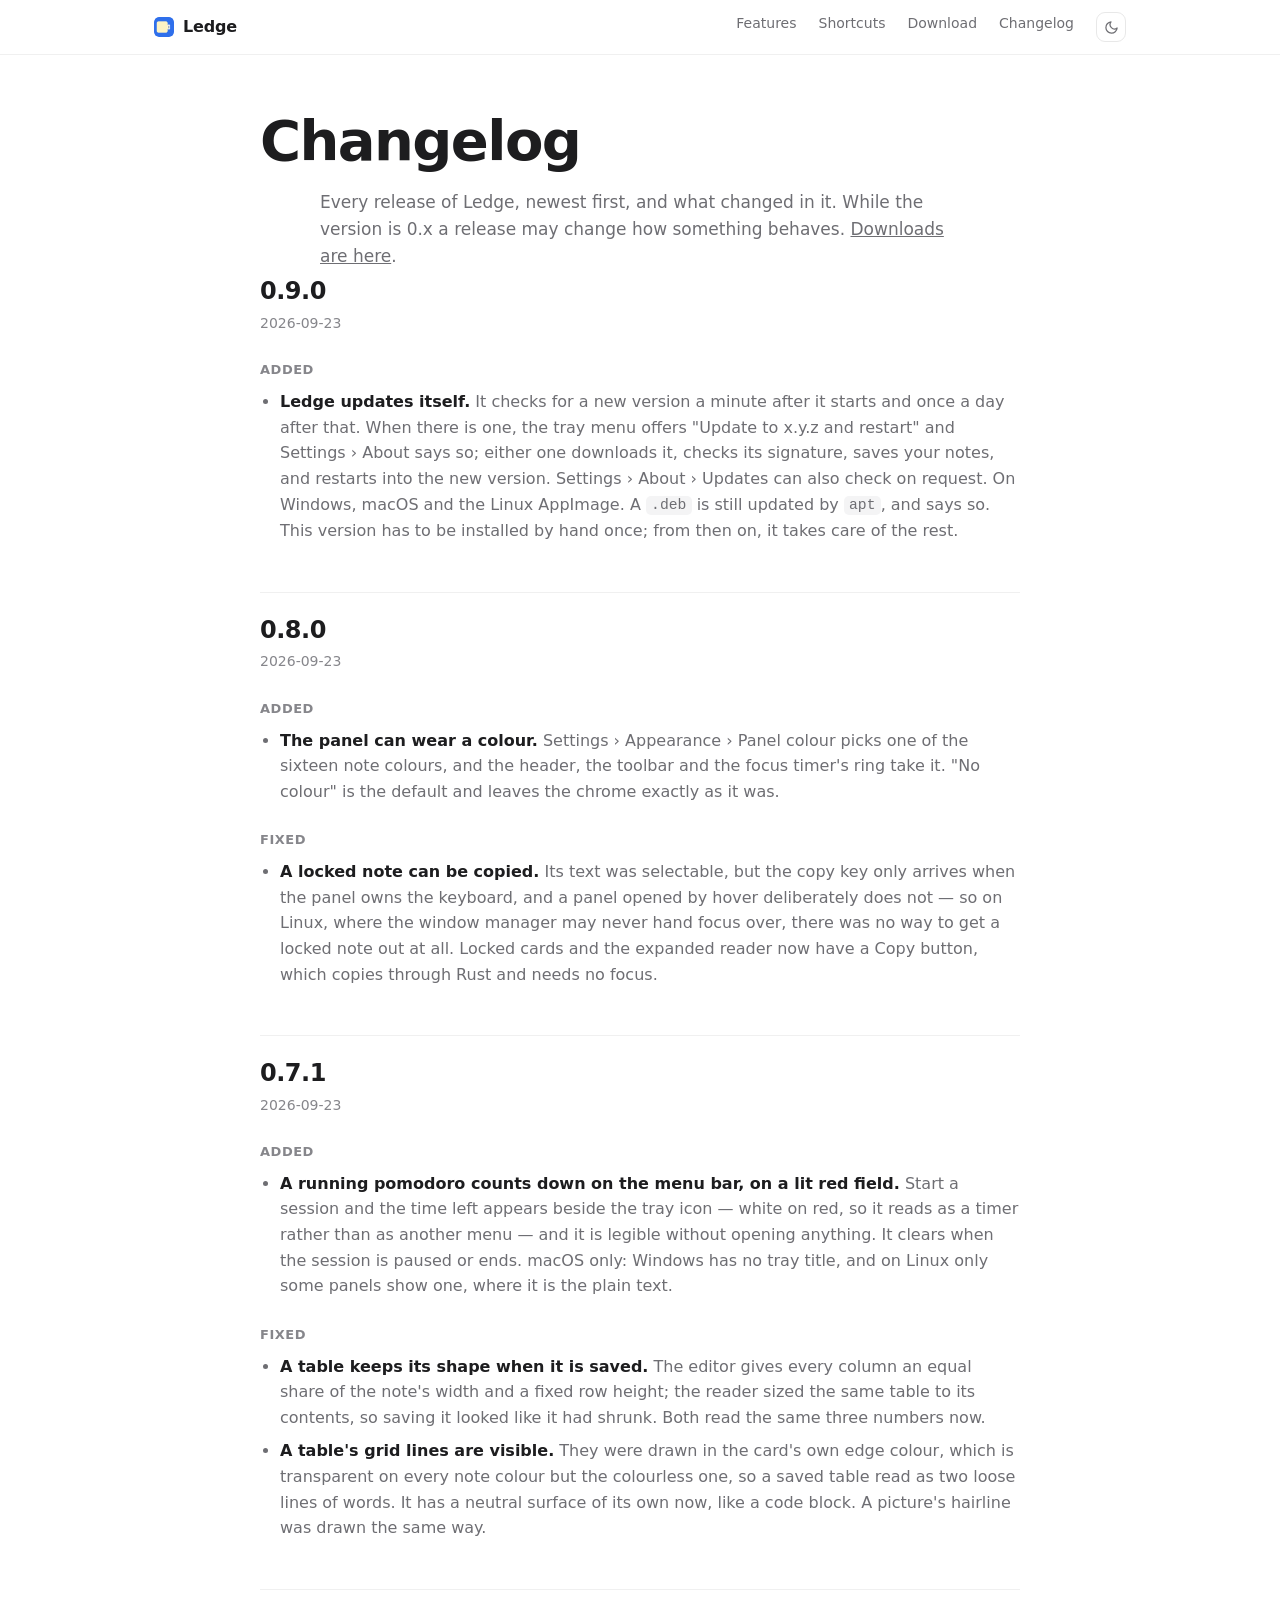
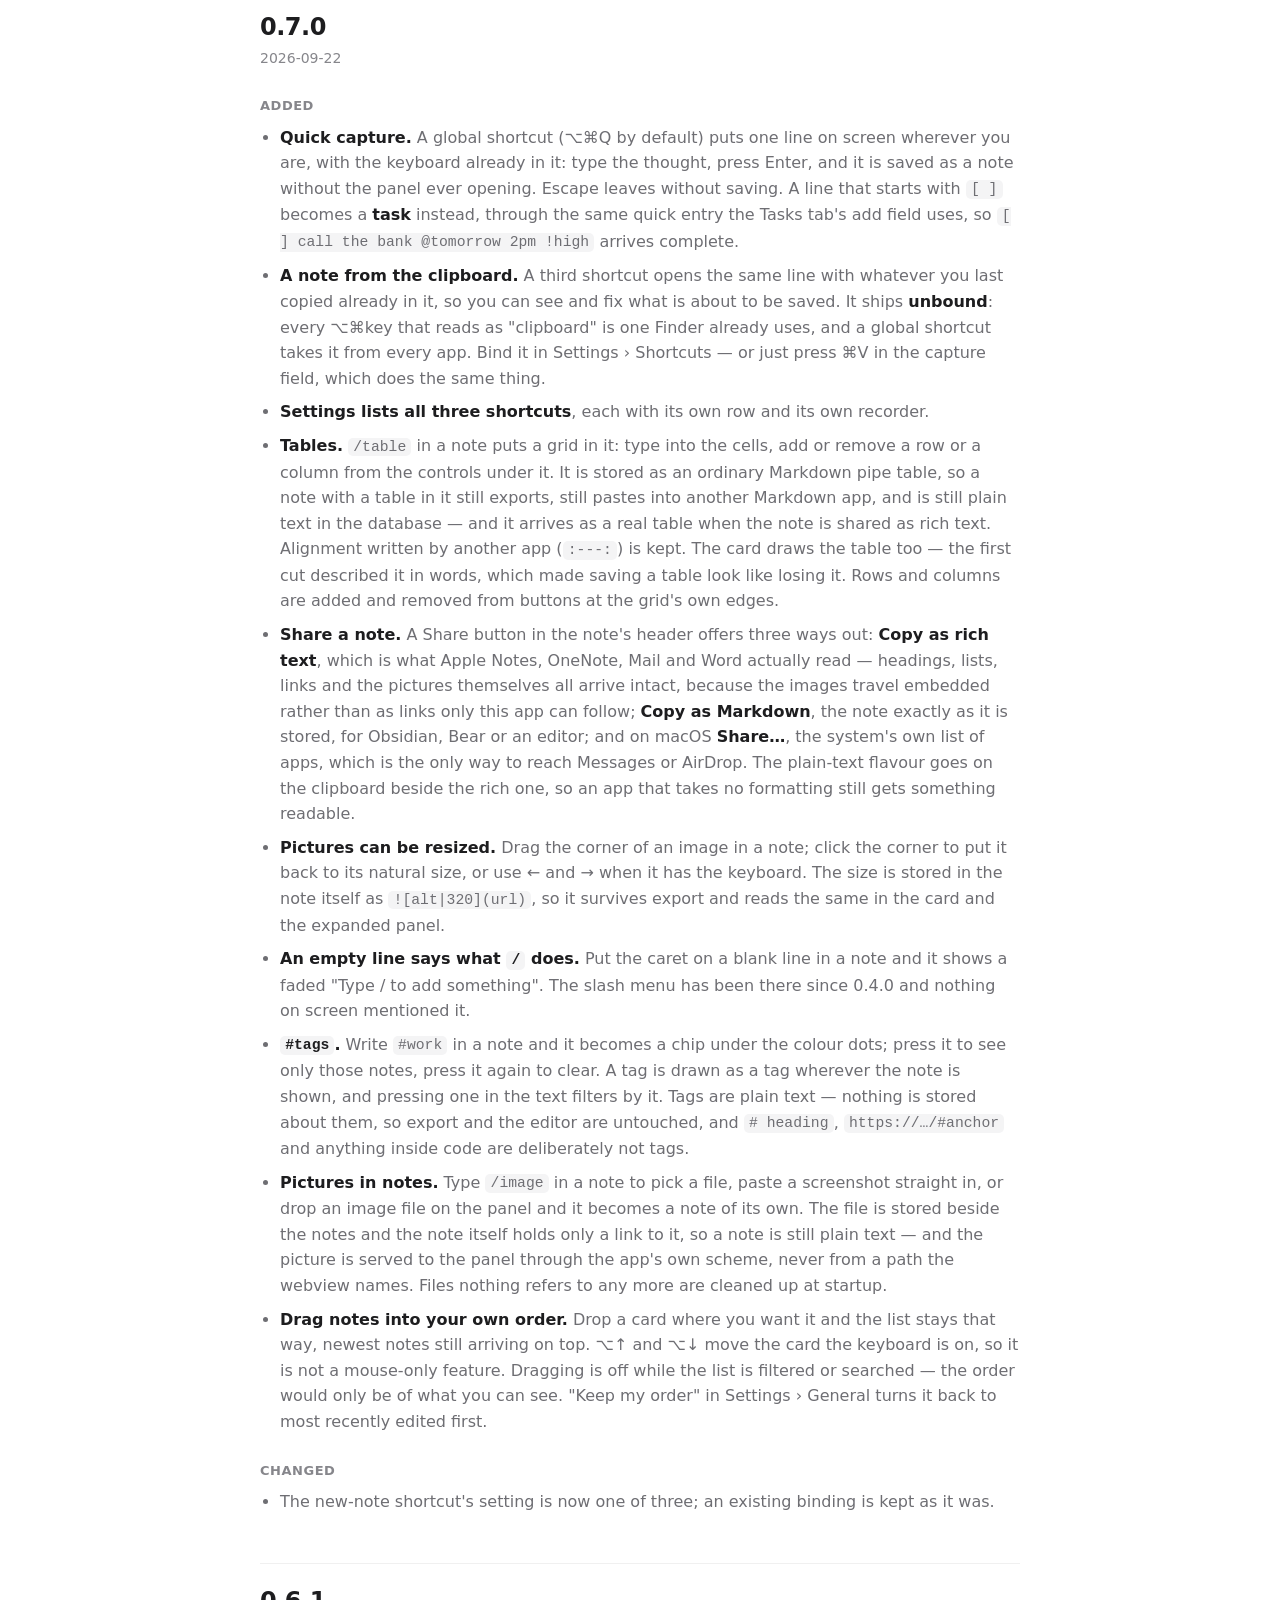
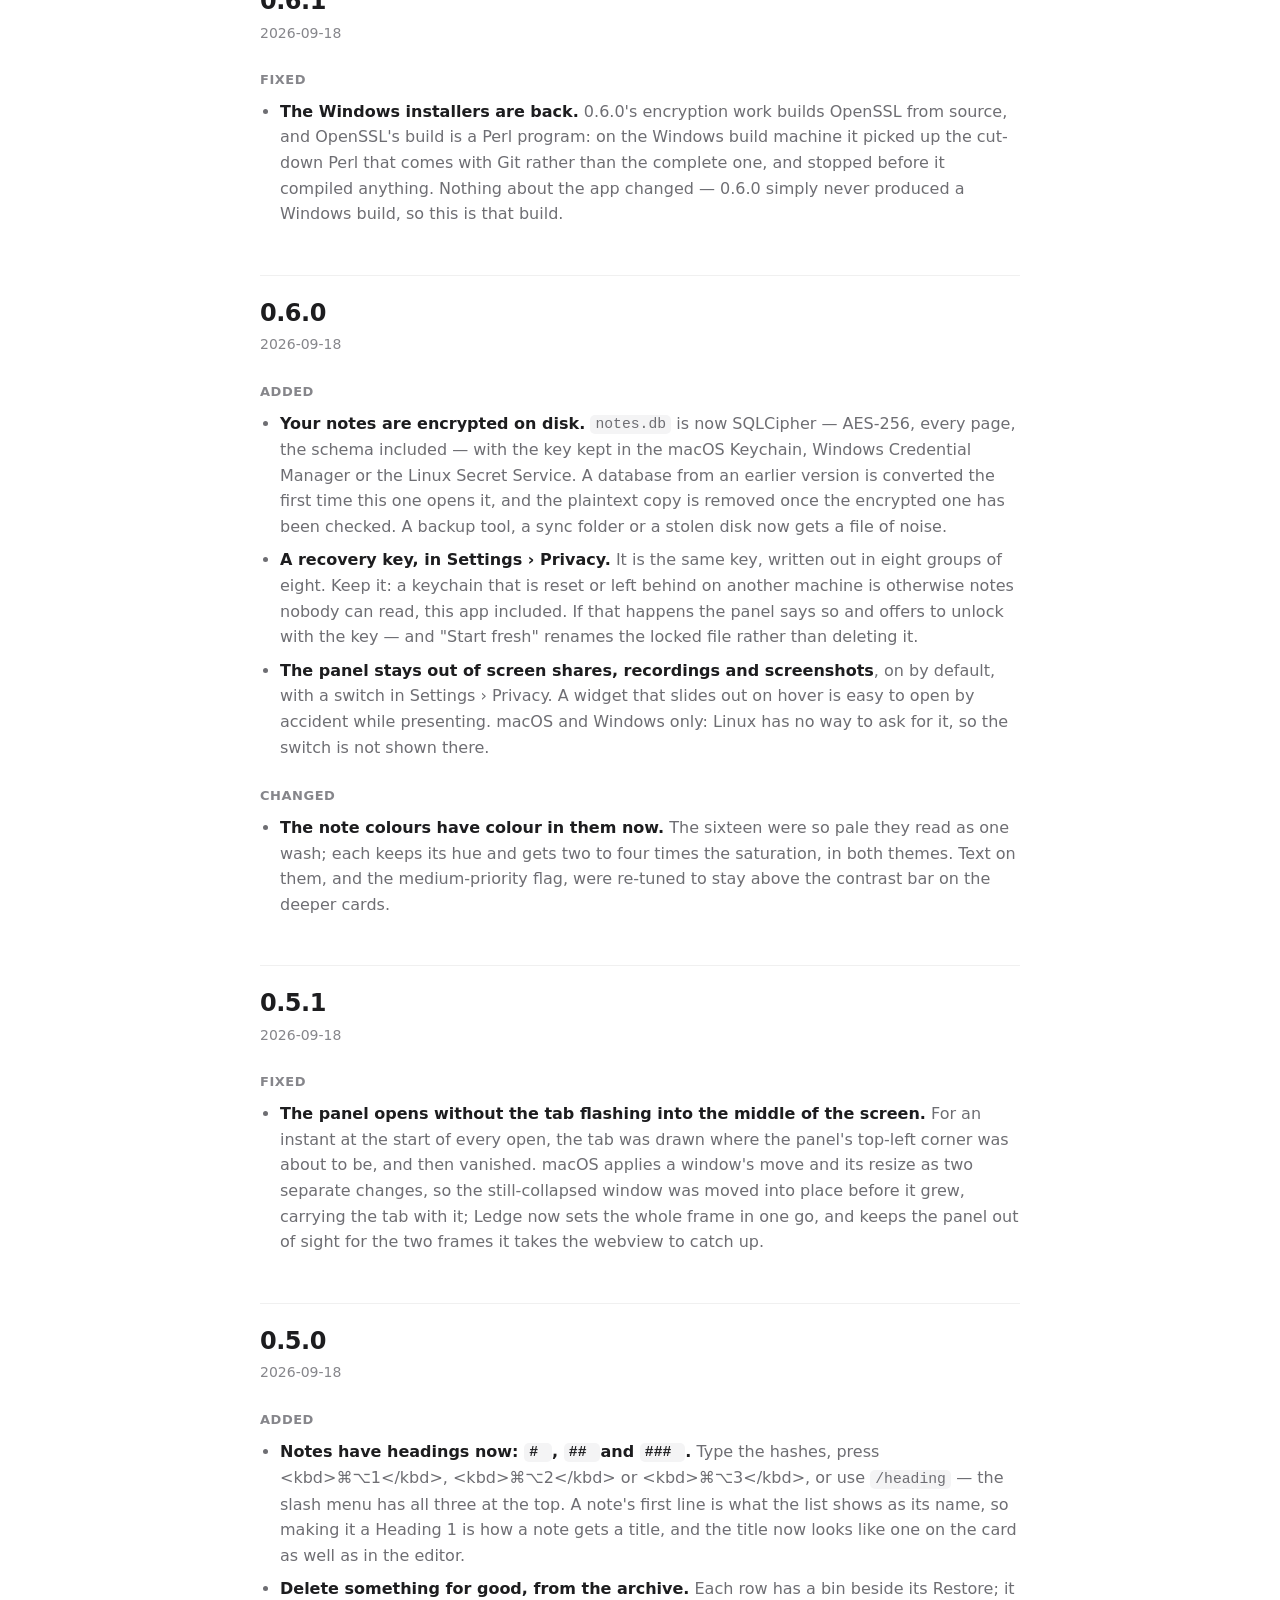
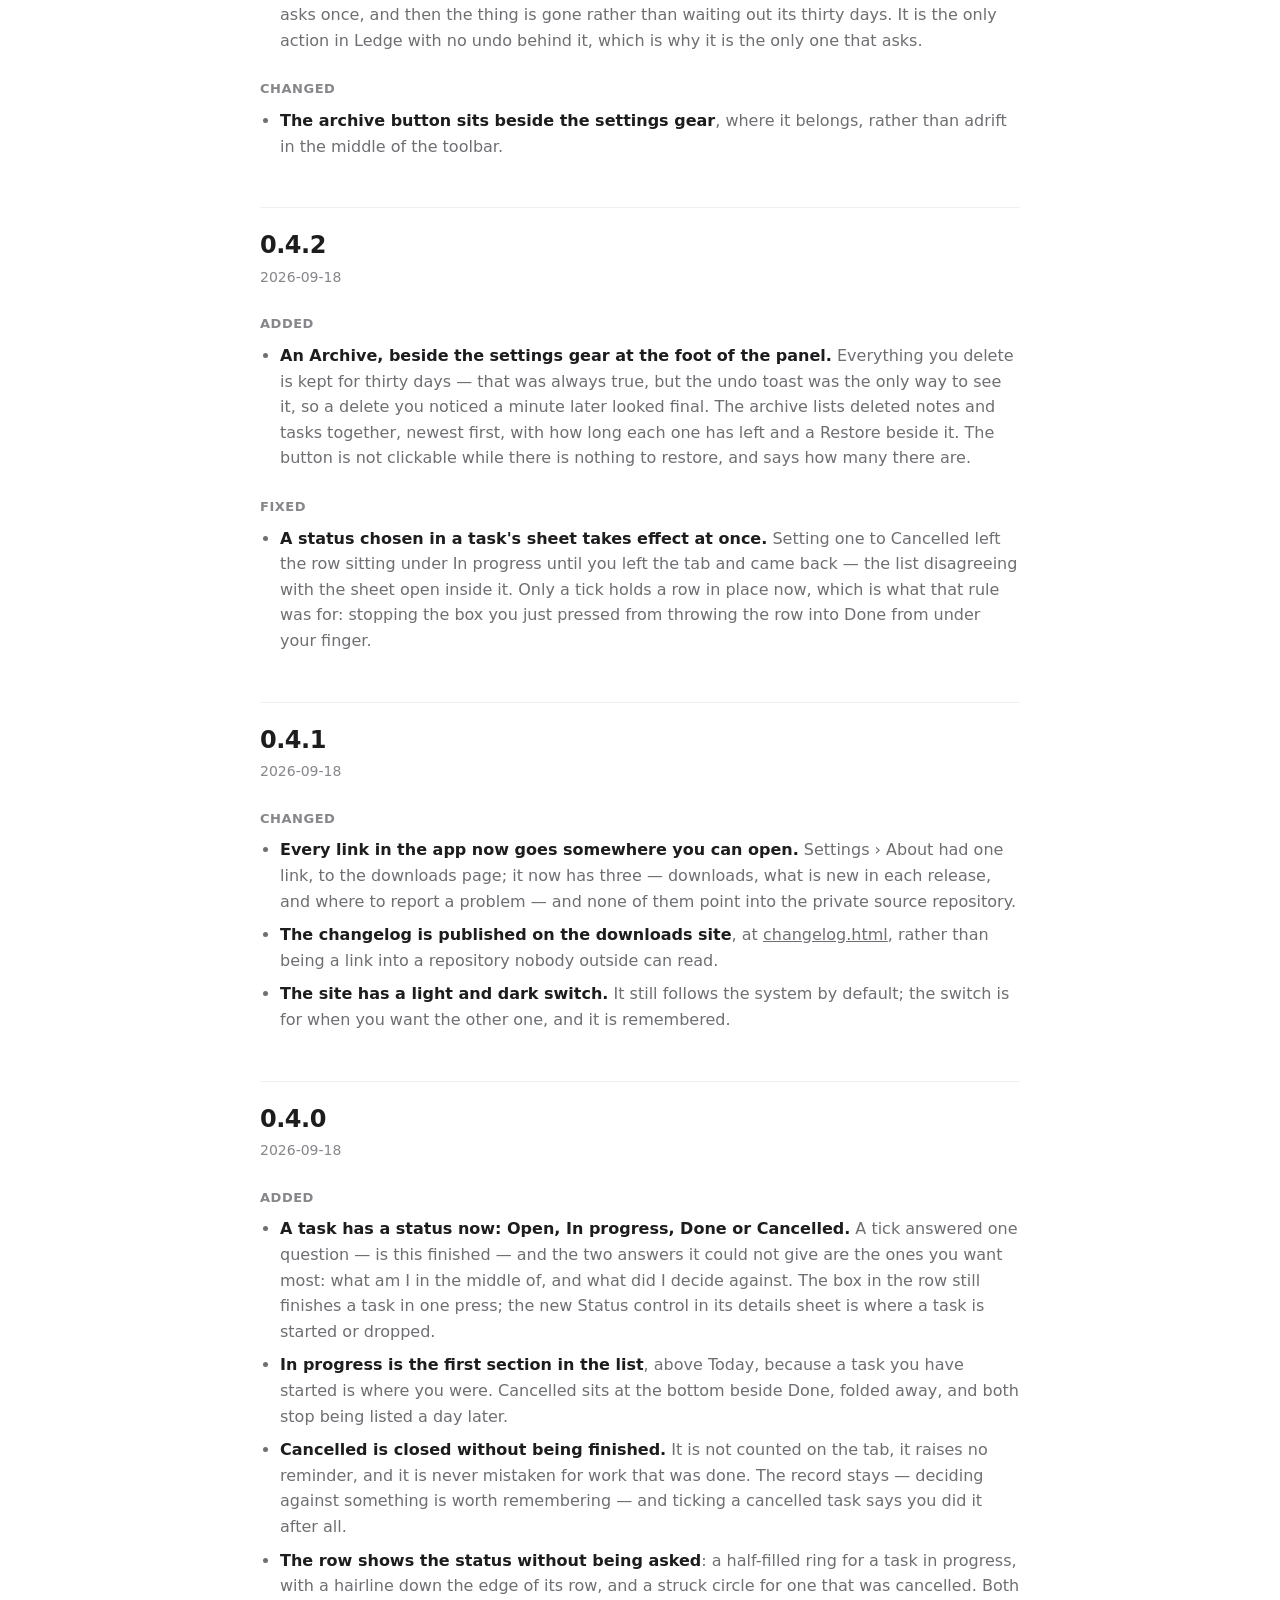
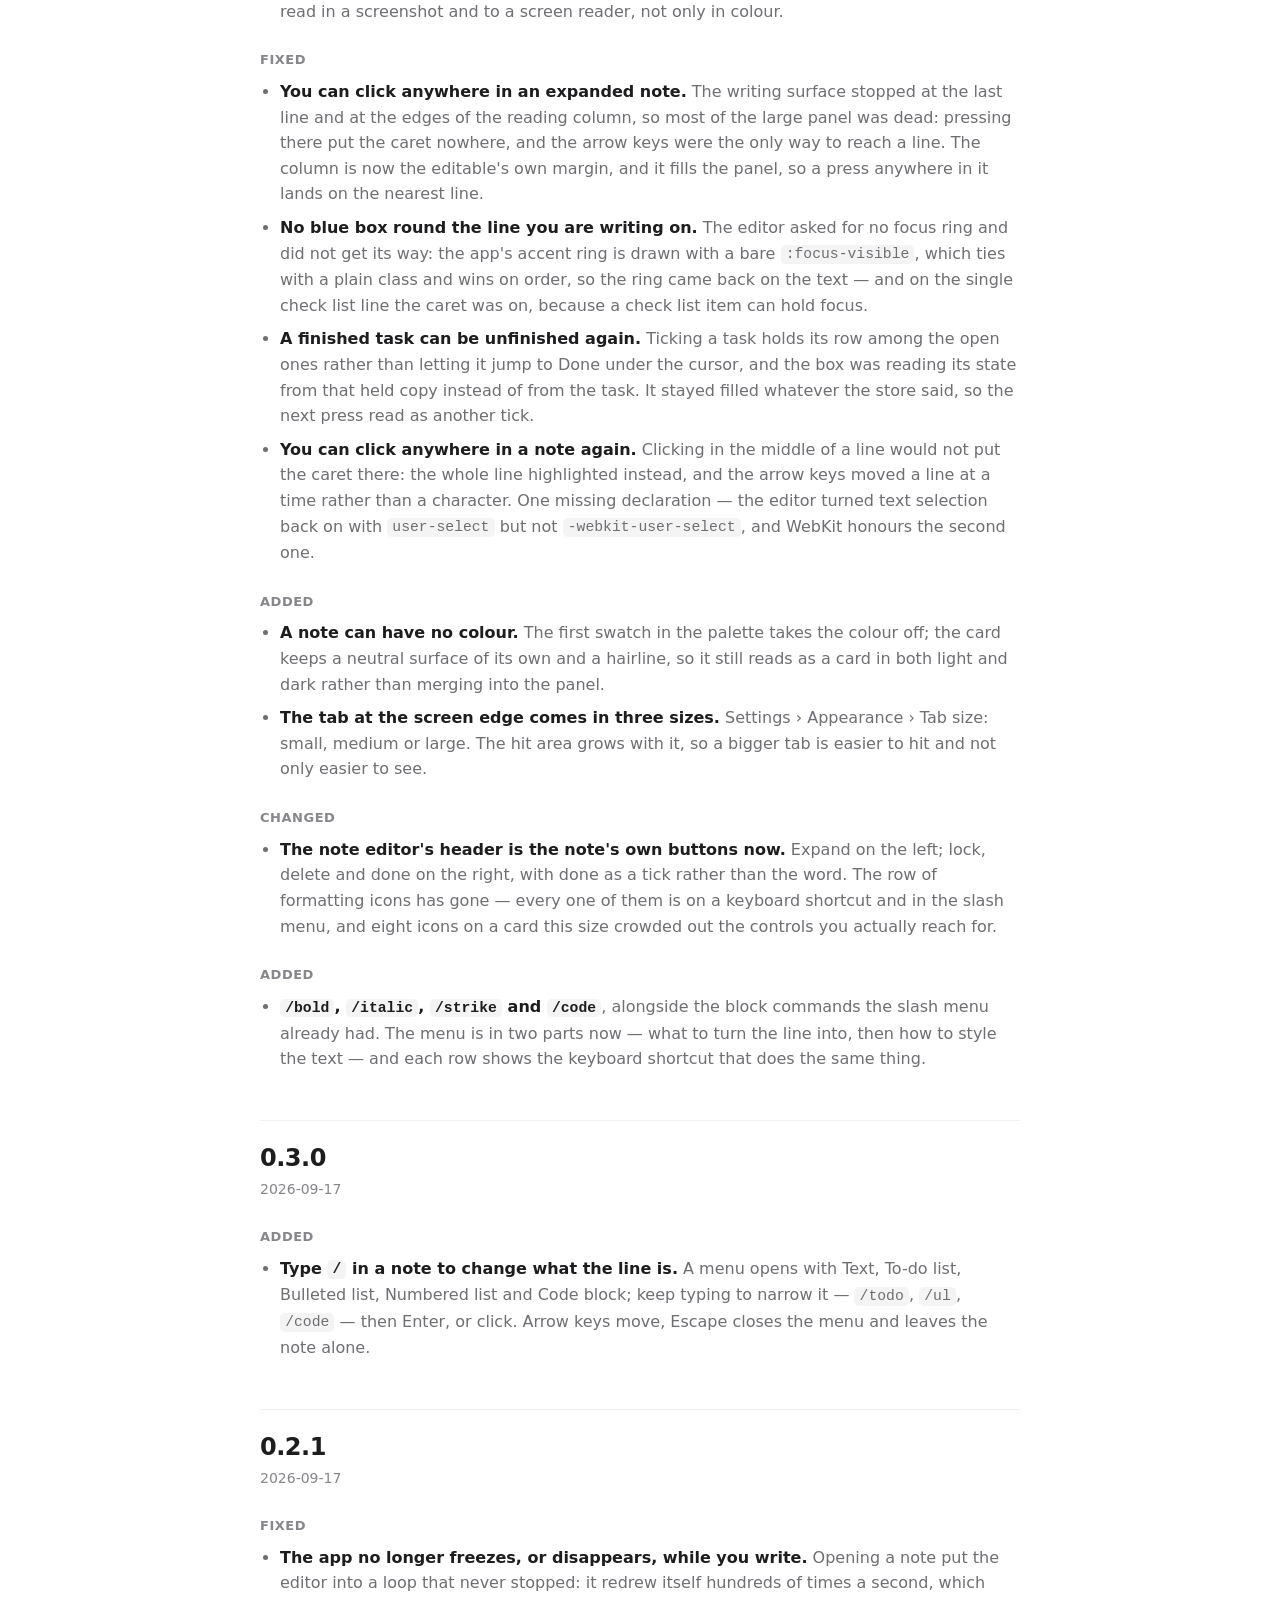
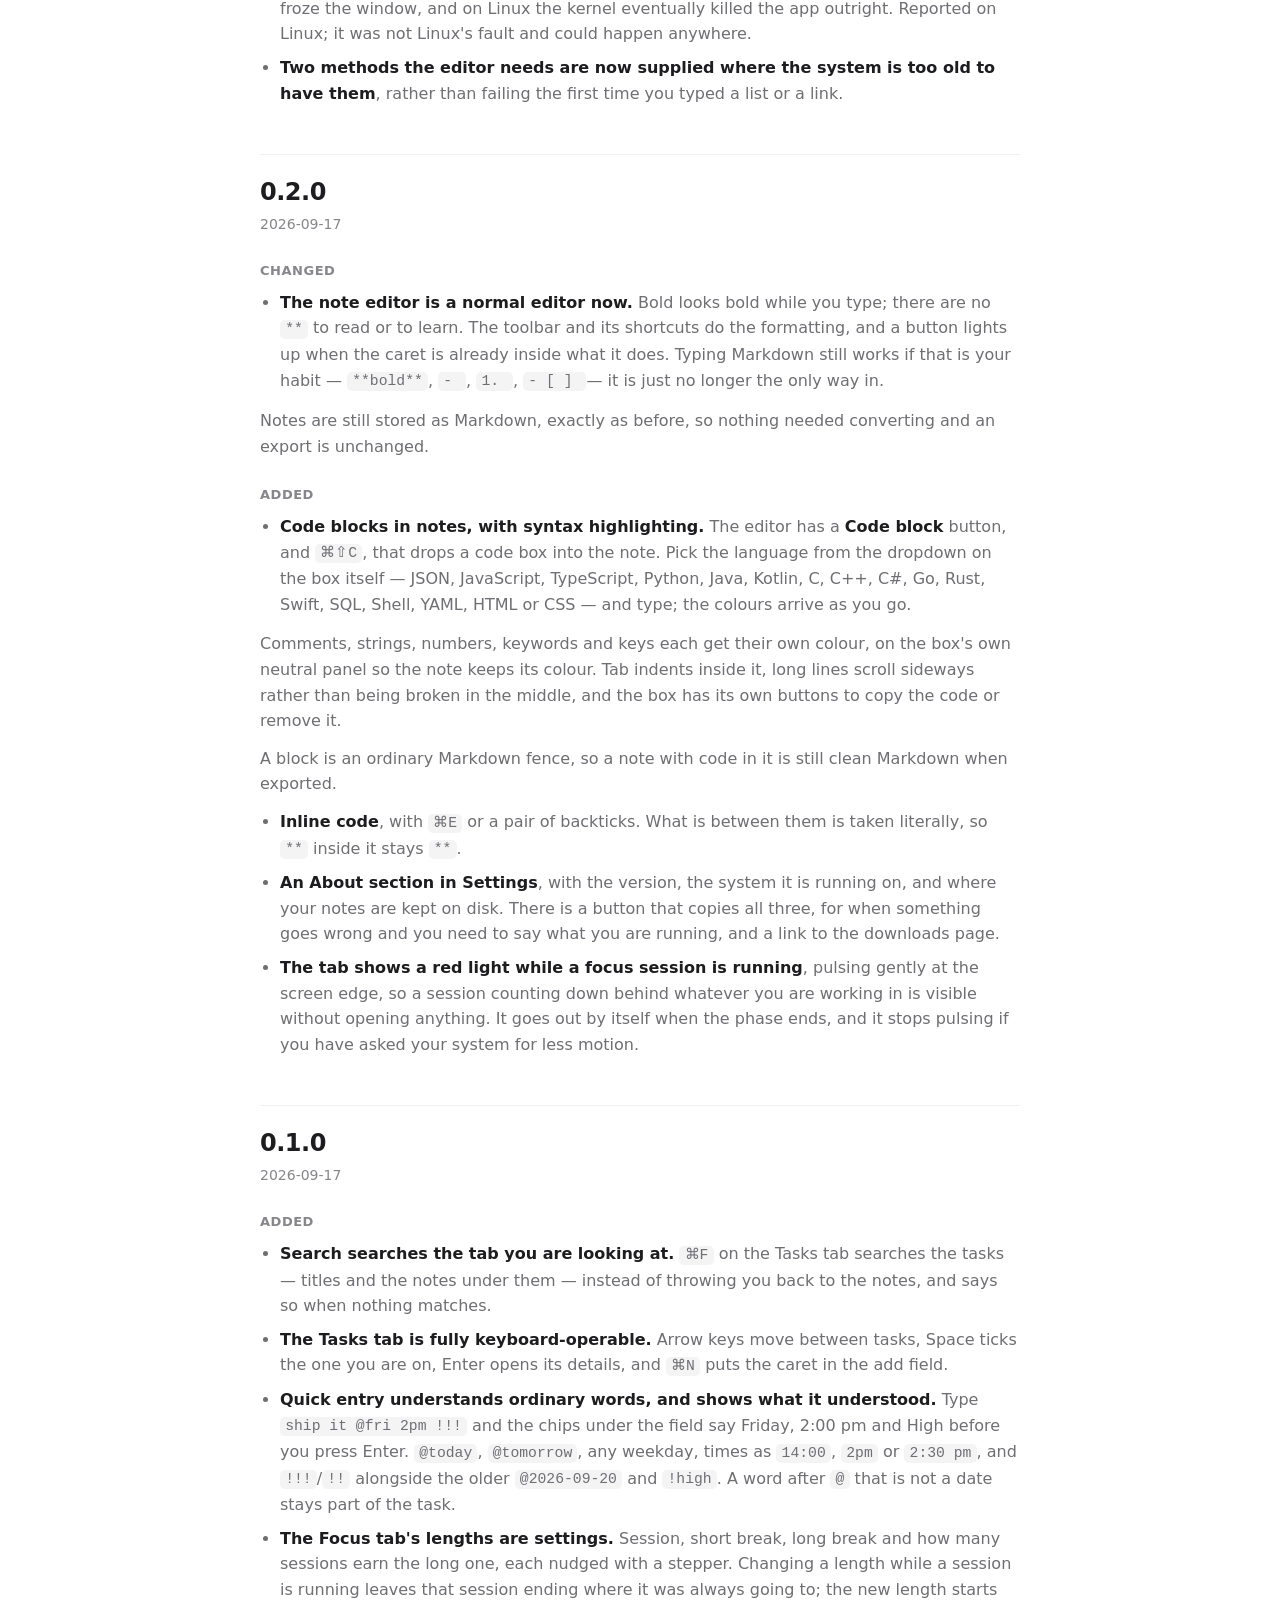
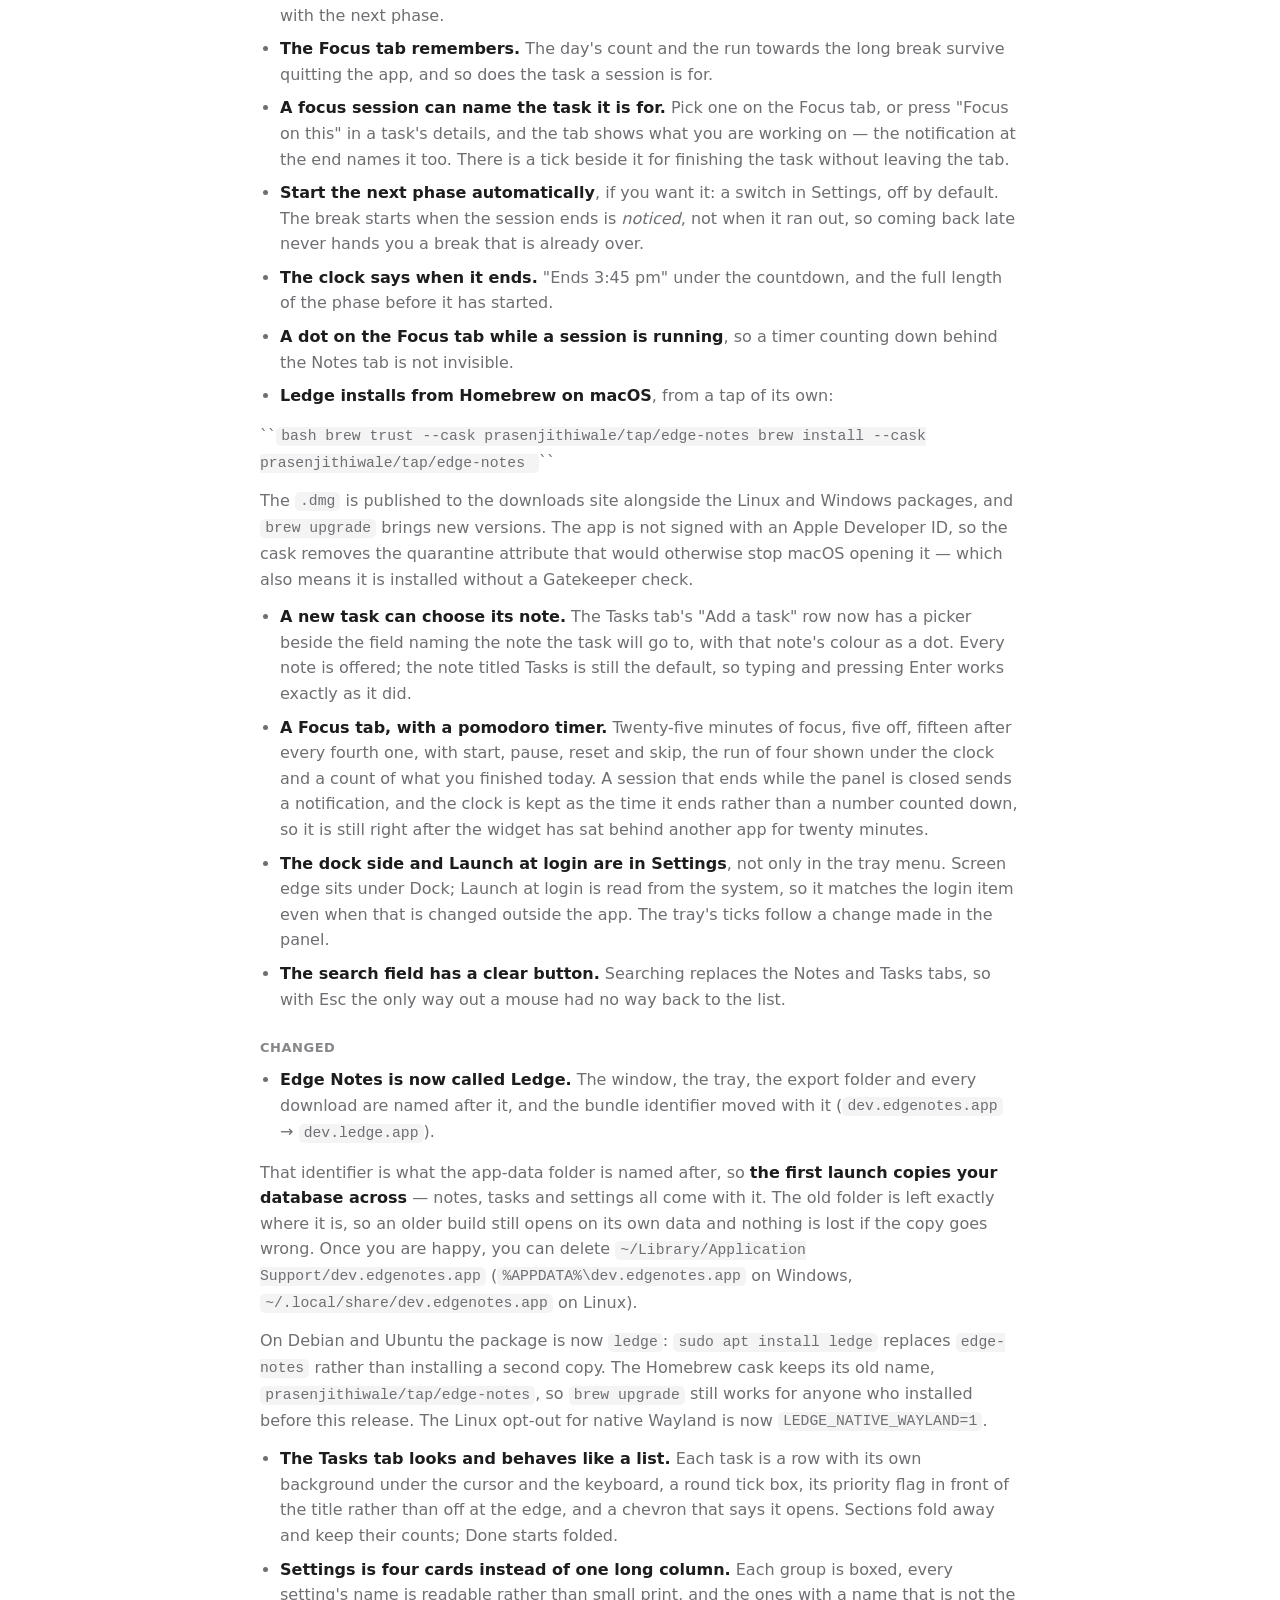
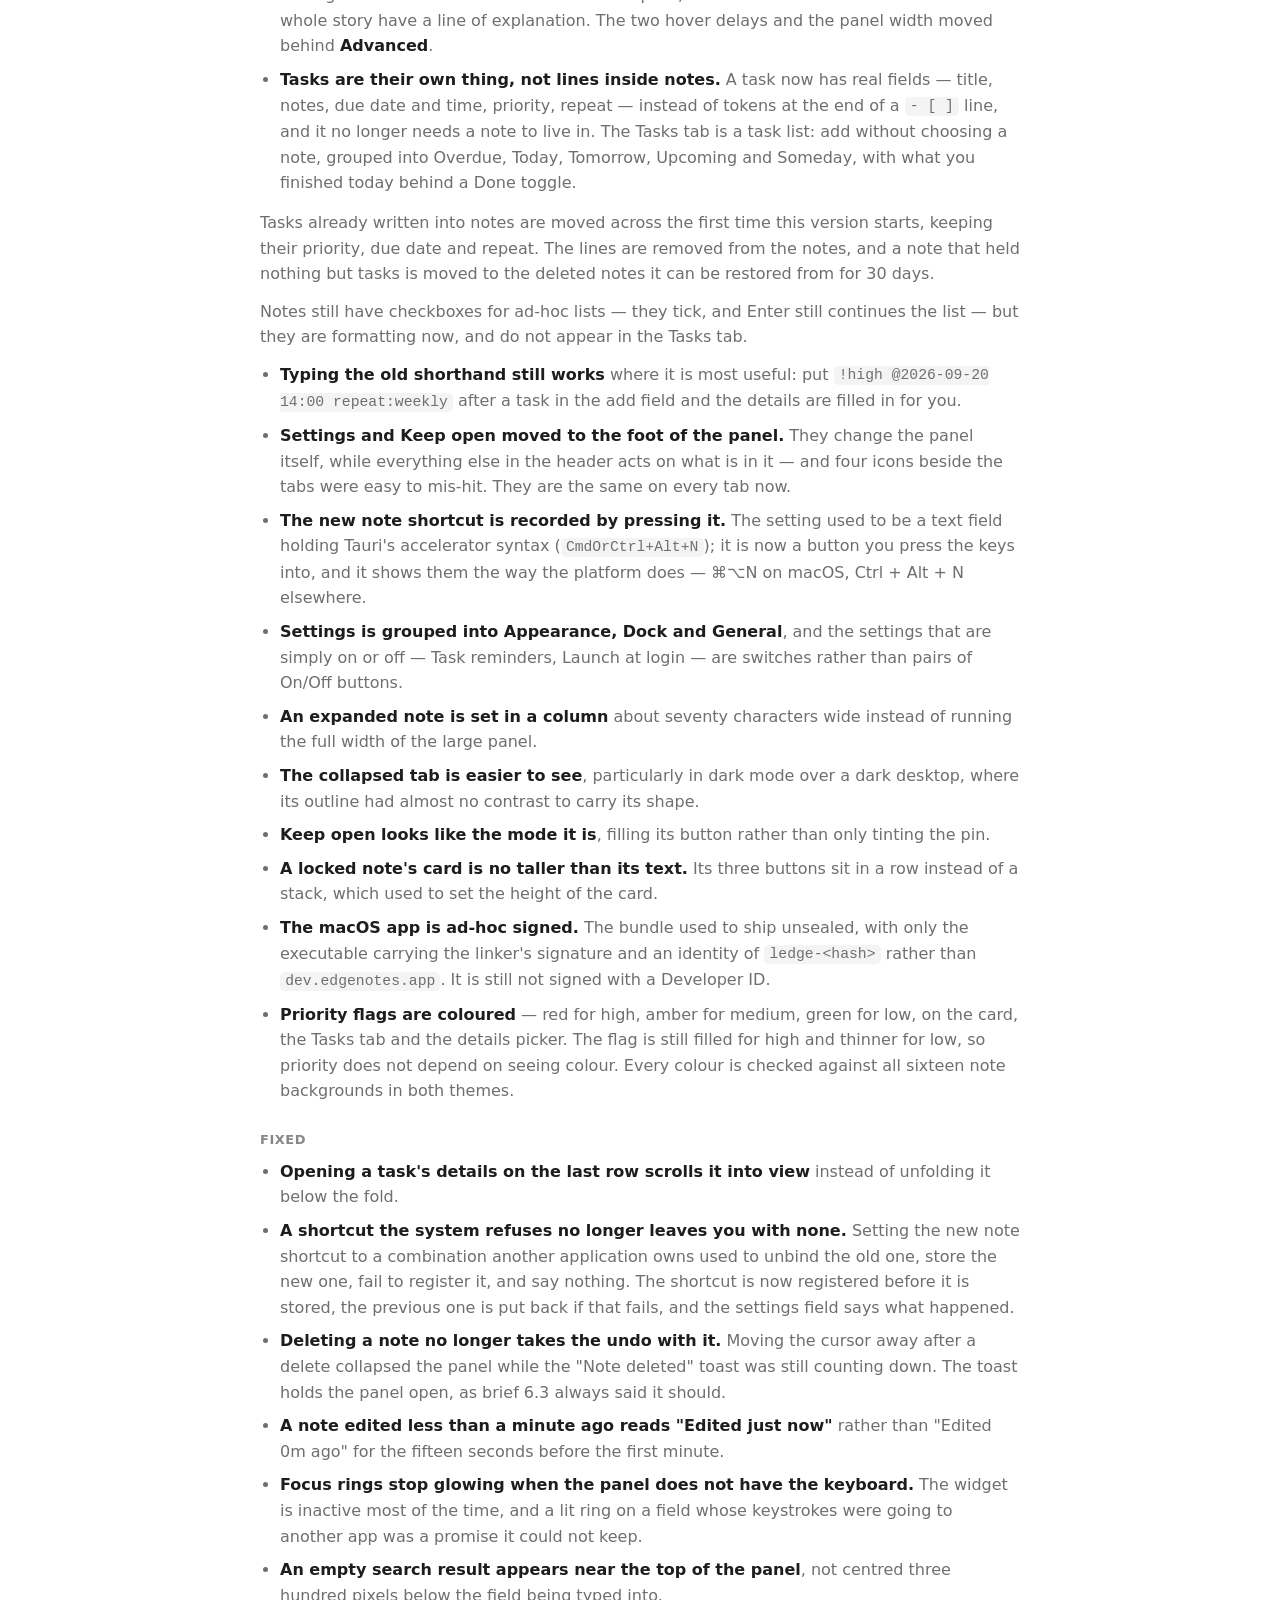
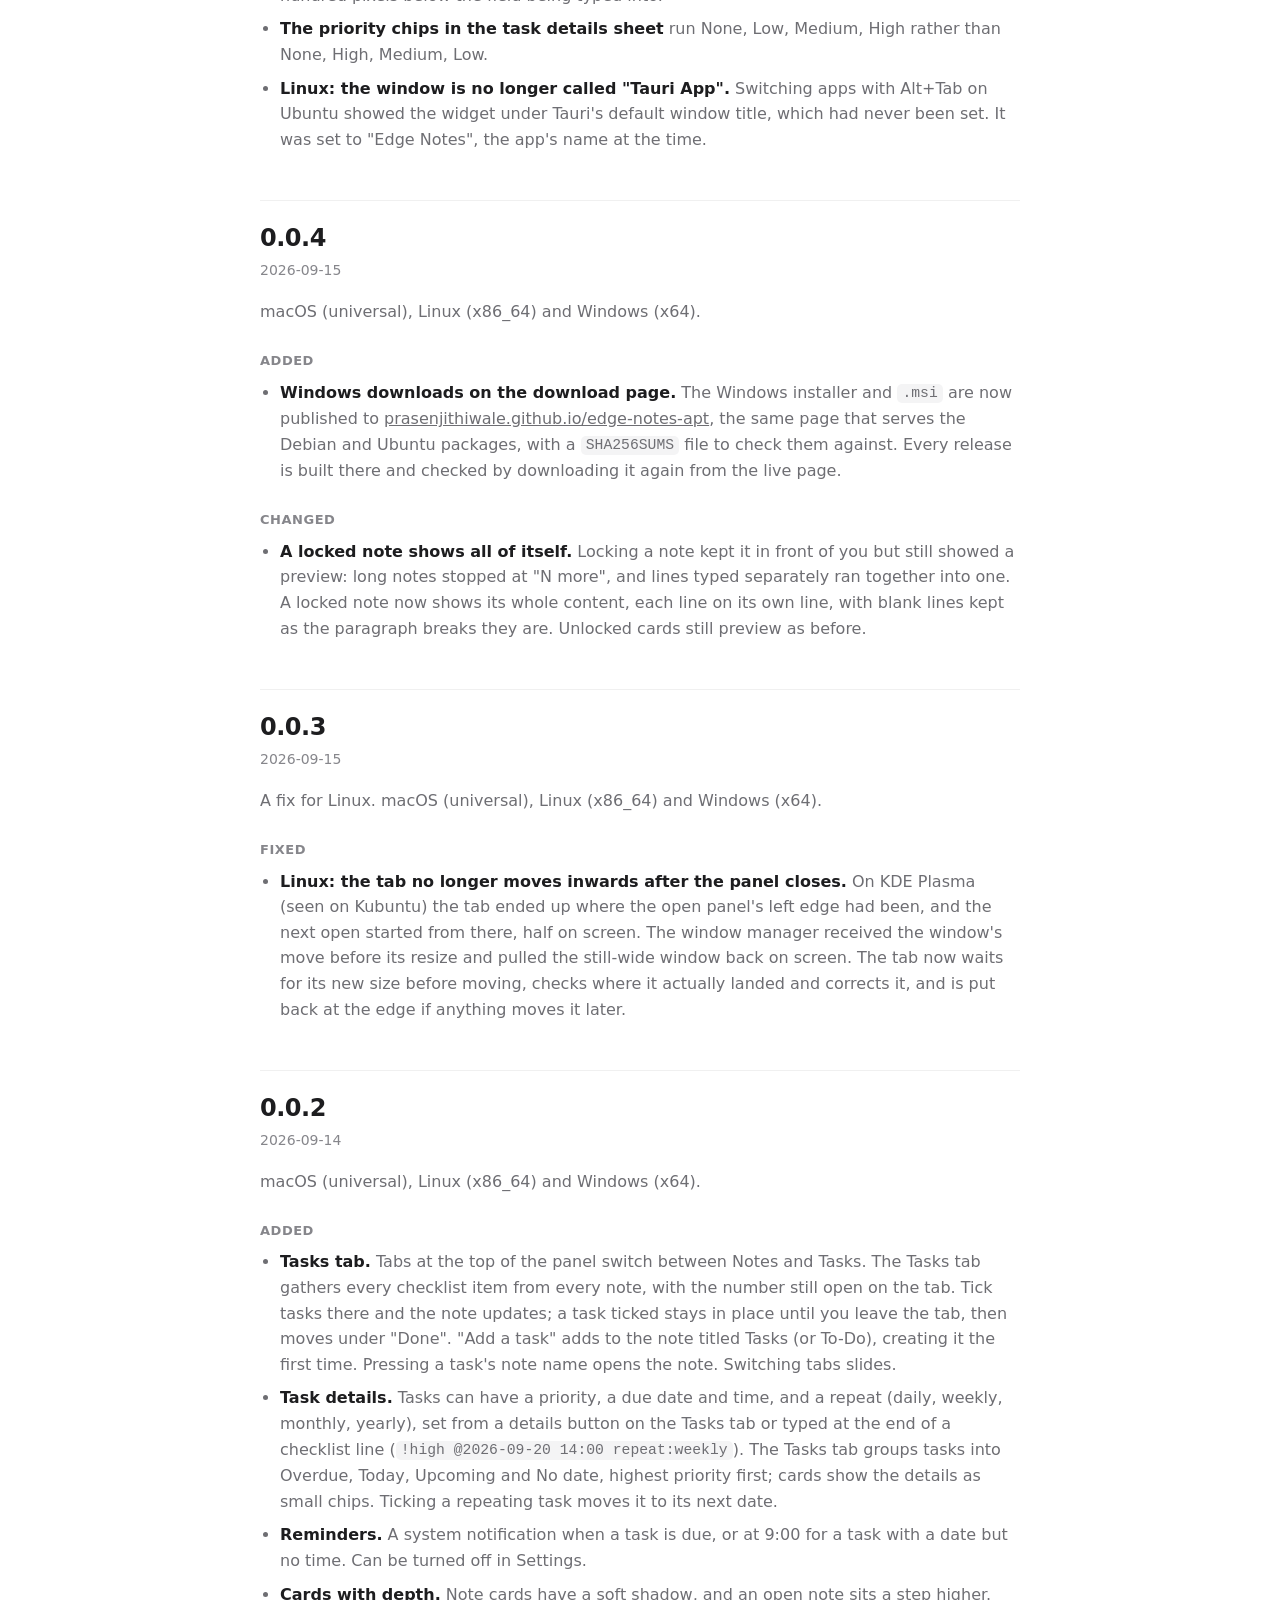
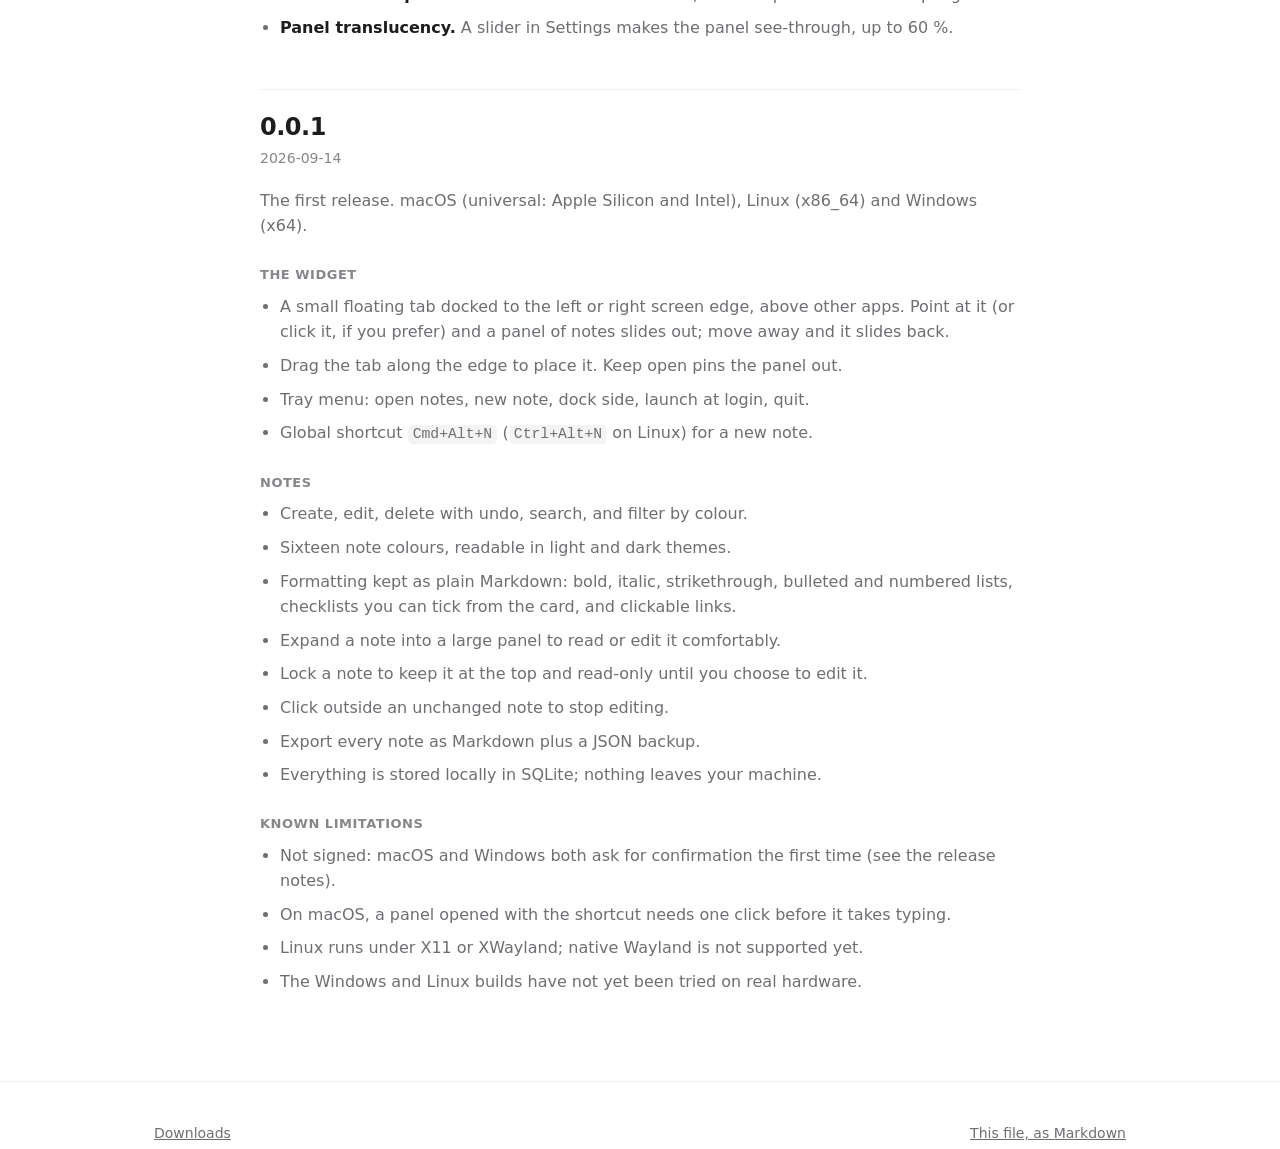
==== changelog.html @ 7d9f595b "edge-notes 0.9.0" ====
<!doctype html>
<html lang="en">
<head>
<meta charset="utf-8">
<meta name="viewport" content="width=device-width, initial-scale=1">
<title>Ledge — changelog</title>
<meta name="description" content="Every release of Ledge and what changed in it.">
<link rel="icon" href="icon.png" sizes="128x128" type="image/png">
<link rel="stylesheet" href="style.css">
<script>
  // Set before anything paints, so a reader who chose light never sees a dark
  // frame first. Wrapped because storage can throw in a private window, and a
  // page that will not render is worse than a page that forgot a preference.
  (function () {
    var root = document.documentElement;
    var KEY = "ledge-theme";
    try {
      var stored = localStorage.getItem(KEY);
      if (stored === "light" || stored === "dark") { root.setAttribute("data-theme", stored); }
    } catch (error) { /* no storage: the system decides */ }
    document.addEventListener("click", function (event) {
      var target = event.target;
      var button = target && target.closest ? target.closest("[data-theme-toggle]") : null;
      if (!button) { return; }
      var chosen = root.getAttribute("data-theme");
      var dark = chosen === "dark" ||
        (chosen === null && window.matchMedia("(prefers-color-scheme: dark)").matches);
      var next = dark ? "light" : "dark";
      root.setAttribute("data-theme", next);
      try { localStorage.setItem(KEY, next); } catch (error) { /* as above */ }
    });
  })();
</script>
</head>
<body>

<header class="top">
  <div class="wrap top-inner">
    <a class="wordmark" href="./"><img class="mark" src="icon.png" width="20" height="20" alt=""> Ledge</a>
    <nav>
      <a href="./#features">Features</a>
      <a href="./#keys" class="hide-sm">Shortcuts</a>
      <a href="./#download">Download</a>
      <a href="changelog.html">Changelog</a>
      <button type="button" class="theme" data-theme-toggle aria-label="Switch between light and dark">
      <svg class="sun" viewBox="0 0 24 24" fill="none" stroke="currentColor" stroke-width="2" stroke-linecap="round" aria-hidden="true"><circle cx="12" cy="12" r="4"/><path d="M12 2v2M12 20v2M4.9 4.9l1.4 1.4M17.7 17.7l1.4 1.4M2 12h2M20 12h2M4.9 19.1l1.4-1.4M17.7 6.3l1.4-1.4"/></svg>
      <svg class="moon" viewBox="0 0 24 24" fill="none" stroke="currentColor" stroke-width="2" stroke-linecap="round" stroke-linejoin="round" aria-hidden="true"><path d="M21 12.8A9 9 0 1 1 11.2 3a7 7 0 0 0 9.8 9.8z"/></svg>
    </button>
    </nav>
  </div>
</header>

<main class="wrap narrow prose">
  <h1>Changelog</h1>
  <p class="lede">Every release of Ledge, newest first, and what changed in it.
  While the version is 0.x a release may change how something behaves.
  <a href="./#download">Downloads are here</a>.</p>
    <h2 id="0.9.0">0.9.0</h2>
    <p class="when">2026-09-23</p>
    <h3>Added</h3>
    <ul>
      <li><b>Ledge updates itself.</b> It checks for a new version a minute after it starts and once a day after that. When there is one, the tray menu offers &quot;Update to x.y.z and restart&quot; and Settings › About says so; either one downloads it, checks its signature, saves your notes, and restarts into the new version. Settings › About › Updates can also check on request. On Windows, macOS and the Linux AppImage. A <code>.deb</code> is still updated by <code>apt</code>, and says so. This version has to be installed by hand once; from then on, it takes care of the rest.</li>
    </ul>
    <h2 id="0.8.0">0.8.0</h2>
    <p class="when">2026-09-23</p>
    <h3>Added</h3>
    <ul>
      <li><b>The panel can wear a colour.</b> Settings › Appearance › Panel colour picks one of the sixteen note colours, and the header, the toolbar and the focus timer&#x27;s ring take it. &quot;No colour&quot; is the default and leaves the chrome exactly as it was.</li>
    </ul>
    <h3>Fixed</h3>
    <ul>
      <li><b>A locked note can be copied.</b> Its text was selectable, but the copy key only arrives when the panel owns the keyboard, and a panel opened by hover deliberately does not — so on Linux, where the window manager may never hand focus over, there was no way to get a locked note out at all. Locked cards and the expanded reader now have a Copy button, which copies through Rust and needs no focus.</li>
    </ul>
    <h2 id="0.7.1">0.7.1</h2>
    <p class="when">2026-09-23</p>
    <h3>Added</h3>
    <ul>
      <li><b>A running pomodoro counts down on the menu bar, on a lit red field.</b> Start a session and the time left appears beside the tray icon — white on red, so it reads as a timer rather than as another menu — and it is legible without opening anything. It clears when the session is paused or ends. macOS only: Windows has no tray title, and on Linux only some panels show one, where it is the plain text.</li>
    </ul>
    <h3>Fixed</h3>
    <ul>
      <li><b>A table keeps its shape when it is saved.</b> The editor gives every column an equal share of the note&#x27;s width and a fixed row height; the reader sized the same table to its contents, so saving it looked like it had shrunk. Both read the same three numbers now.</li>
      <li><b>A table&#x27;s grid lines are visible.</b> They were drawn in the card&#x27;s own edge colour, which is transparent on every note colour but the colourless one, so a saved table read as two loose lines of words. It has a neutral surface of its own now, like a code block. A picture&#x27;s hairline was drawn the same way.</li>
    </ul>
    <h2 id="0.7.0">0.7.0</h2>
    <p class="when">2026-09-22</p>
    <h3>Added</h3>
    <ul>
      <li><b>Quick capture.</b> A global shortcut (⌥⌘Q by default) puts one line on screen wherever you are, with the keyboard already in it: type the thought, press Enter, and it is saved as a note without the panel ever opening. Escape leaves without saving. A line that starts with <code>[ ]</code> becomes a <b>task</b> instead, through the same quick entry the Tasks tab&#x27;s add field uses, so <code>[ ] call the bank @tomorrow 2pm !high</code> arrives complete.</li>
      <li><b>A note from the clipboard.</b> A third shortcut opens the same line with whatever you last copied already in it, so you can see and fix what is about to be saved. It ships <b>unbound</b>: every ⌥⌘key that reads as &quot;clipboard&quot; is one Finder already uses, and a global shortcut takes it from every app. Bind it in Settings › Shortcuts — or just press ⌘V in the capture field, which does the same thing.</li>
      <li><b>Settings lists all three shortcuts</b>, each with its own row and its own recorder.</li>
      <li><b>Tables.</b> <code>/table</code> in a note puts a grid in it: type into the cells, add or remove a row or a column from the controls under it. It is stored as an ordinary Markdown pipe table, so a note with a table in it still exports, still pastes into another Markdown app, and is still plain text in the database — and it arrives as a real table when the note is shared as rich text. Alignment written by another app (<code>:---:</code>) is kept. The card draws the table too — the first cut described it in words, which made saving a table look like losing it. Rows and columns are added and removed from buttons at the grid&#x27;s own edges.</li>
      <li><b>Share a note.</b> A Share button in the note&#x27;s header offers three ways out: <b>Copy as rich text</b>, which is what Apple Notes, OneNote, Mail and Word actually read — headings, lists, links and the pictures themselves all arrive intact, because the images travel embedded rather than as links only this app can follow; <b>Copy as Markdown</b>, the note exactly as it is stored, for Obsidian, Bear or an editor; and on macOS <b>Share…</b>, the system&#x27;s own list of apps, which is the only way to reach Messages or AirDrop. The plain-text flavour goes on the clipboard beside the rich one, so an app that takes no formatting still gets something readable.</li>
      <li><b>Pictures can be resized.</b> Drag the corner of an image in a note; click the corner to put it back to its natural size, or use ← and → when it has the keyboard. The size is stored in the note itself as <code>![alt|320](url)</code>, so it survives export and reads the same in the card and the expanded panel.</li>
      <li><b>An empty line says what <code>/</code> does.</b> Put the caret on a blank line in a note and it shows a faded &quot;Type / to add something&quot;. The slash menu has been there since 0.4.0 and nothing on screen mentioned it.</li>
      <li><b><code>#tags</code>.</b> Write <code>#work</code> in a note and it becomes a chip under the colour dots; press it to see only those notes, press it again to clear. A tag is drawn as a tag wherever the note is shown, and pressing one in the text filters by it. Tags are plain text — nothing is stored about them, so export and the editor are untouched, and <code># heading</code>, <code>https://…/#anchor</code> and anything inside code are deliberately not tags.</li>
      <li><b>Pictures in notes.</b> Type <code>/image</code> in a note to pick a file, paste a screenshot straight in, or drop an image file on the panel and it becomes a note of its own. The file is stored beside the notes and the note itself holds only a link to it, so a note is still plain text — and the picture is served to the panel through the app&#x27;s own scheme, never from a path the webview names. Files nothing refers to any more are cleaned up at startup.</li>
      <li><b>Drag notes into your own order.</b> Drop a card where you want it and the list stays that way, newest notes still arriving on top. ⌥↑ and ⌥↓ move the card the keyboard is on, so it is not a mouse-only feature. Dragging is off while the list is filtered or searched — the order would only be of what you can see. &quot;Keep my order&quot; in Settings › General turns it back to most recently edited first.</li>
    </ul>
    <h3>Changed</h3>
    <ul>
      <li>The new-note shortcut&#x27;s setting is now one of three; an existing binding is kept as it was.</li>
    </ul>
    <h2 id="0.6.1">0.6.1</h2>
    <p class="when">2026-09-18</p>
    <h3>Fixed</h3>
    <ul>
      <li><b>The Windows installers are back.</b> 0.6.0&#x27;s encryption work builds OpenSSL from source, and OpenSSL&#x27;s build is a Perl program: on the Windows build machine it picked up the cut-down Perl that comes with Git rather than the complete one, and stopped before it compiled anything. Nothing about the app changed — 0.6.0 simply never produced a Windows build, so this is that build.</li>
    </ul>
    <h2 id="0.6.0">0.6.0</h2>
    <p class="when">2026-09-18</p>
    <h3>Added</h3>
    <ul>
      <li><b>Your notes are encrypted on disk.</b> <code>notes.db</code> is now SQLCipher — AES-256, every page, the schema included — with the key kept in the macOS Keychain, Windows Credential Manager or the Linux Secret Service. A database from an earlier version is converted the first time this one opens it, and the plaintext copy is removed once the encrypted one has been checked. A backup tool, a sync folder or a stolen disk now gets a file of noise.</li>
      <li><b>A recovery key, in Settings › Privacy.</b> It is the same key, written out in eight groups of eight. Keep it: a keychain that is reset or left behind on another machine is otherwise notes nobody can read, this app included. If that happens the panel says so and offers to unlock with the key — and &quot;Start fresh&quot; renames the locked file rather than deleting it.</li>
      <li><b>The panel stays out of screen shares, recordings and screenshots</b>, on by default, with a switch in Settings › Privacy. A widget that slides out on hover is easy to open by accident while presenting. macOS and Windows only: Linux has no way to ask for it, so the switch is not shown there.</li>
    </ul>
    <h3>Changed</h3>
    <ul>
      <li><b>The note colours have colour in them now.</b> The sixteen were so pale they read as one wash; each keeps its hue and gets two to four times the saturation, in both themes. Text on them, and the medium-priority flag, were re-tuned to stay above the contrast bar on the deeper cards.</li>
    </ul>
    <h2 id="0.5.1">0.5.1</h2>
    <p class="when">2026-09-18</p>
    <h3>Fixed</h3>
    <ul>
      <li><b>The panel opens without the tab flashing into the middle of the screen.</b> For an instant at the start of every open, the tab was drawn where the panel&#x27;s top-left corner was about to be, and then vanished. macOS applies a window&#x27;s move and its resize as two separate changes, so the still-collapsed window was moved into place before it grew, carrying the tab with it; Ledge now sets the whole frame in one go, and keeps the panel out of sight for the two frames it takes the webview to catch up.</li>
    </ul>
    <h2 id="0.5.0">0.5.0</h2>
    <p class="when">2026-09-18</p>
    <h3>Added</h3>
    <ul>
      <li><b>Notes have headings now: <code># </code>, <code>## </code> and <code>### </code>.</b> Type the hashes, press &lt;kbd&gt;⌘⌥1&lt;/kbd&gt;, &lt;kbd&gt;⌘⌥2&lt;/kbd&gt; or &lt;kbd&gt;⌘⌥3&lt;/kbd&gt;, or use <code>/heading</code> — the slash menu has all three at the top. A note&#x27;s first line is what the list shows as its name, so making it a Heading 1 is how a note gets a title, and the title now looks like one on the card as well as in the editor.</li>
      <li><b>Delete something for good, from the archive.</b> Each row has a bin beside its Restore; it asks once, and then the thing is gone rather than waiting out its thirty days. It is the only action in Ledge with no undo behind it, which is why it is the only one that asks.</li>
    </ul>
    <h3>Changed</h3>
    <ul>
      <li><b>The archive button sits beside the settings gear</b>, where it belongs, rather than adrift in the middle of the toolbar.</li>
    </ul>
    <h2 id="0.4.2">0.4.2</h2>
    <p class="when">2026-09-18</p>
    <h3>Added</h3>
    <ul>
      <li><b>An Archive, beside the settings gear at the foot of the panel.</b> Everything you delete is kept for thirty days — that was always true, but the undo toast was the only way to see it, so a delete you noticed a minute later looked final. The archive lists deleted notes and tasks together, newest first, with how long each one has left and a Restore beside it. The button is not clickable while there is nothing to restore, and says how many there are.</li>
    </ul>
    <h3>Fixed</h3>
    <ul>
      <li><b>A status chosen in a task&#x27;s sheet takes effect at once.</b> Setting one to Cancelled left the row sitting under In progress until you left the tab and came back — the list disagreeing with the sheet open inside it. Only a tick holds a row in place now, which is what that rule was for: stopping the box you just pressed from throwing the row into Done from under your finger.</li>
    </ul>
    <h2 id="0.4.1">0.4.1</h2>
    <p class="when">2026-09-18</p>
    <h3>Changed</h3>
    <ul>
      <li><b>Every link in the app now goes somewhere you can open.</b> Settings › About had one link, to the downloads page; it now has three — downloads, what is new in each release, and where to report a problem — and none of them point into the private source repository.</li>
      <li><b>The changelog is published on the downloads site</b>, at <a href="https://prasenjithiwale.github.io/edge-notes-apt/changelog.html">changelog.html</a>, rather than being a link into a repository nobody outside can read.</li>
      <li><b>The site has a light and dark switch.</b> It still follows the system by default; the switch is for when you want the other one, and it is remembered.</li>
    </ul>
    <h2 id="0.4.0">0.4.0</h2>
    <p class="when">2026-09-18</p>
    <h3>Added</h3>
    <ul>
      <li><b>A task has a status now: Open, In progress, Done or Cancelled.</b> A tick answered one question — is this finished — and the two answers it could not give are the ones you want most: what am I in the middle of, and what did I decide against. The box in the row still finishes a task in one press; the new Status control in its details sheet is where a task is started or dropped.</li>
      <li><b>In progress is the first section in the list</b>, above Today, because a task you have started is where you were. Cancelled sits at the bottom beside Done, folded away, and both stop being listed a day later.</li>
      <li><b>Cancelled is closed without being finished.</b> It is not counted on the tab, it raises no reminder, and it is never mistaken for work that was done. The record stays — deciding against something is worth remembering — and ticking a cancelled task says you did it after all.</li>
      <li><b>The row shows the status without being asked</b>: a half-filled ring for a task in progress, with a hairline down the edge of its row, and a struck circle for one that was cancelled. Both read in a screenshot and to a screen reader, not only in colour.</li>
    </ul>
    <h3>Fixed</h3>
    <ul>
      <li><b>You can click anywhere in an expanded note.</b> The writing surface stopped at the last line and at the edges of the reading column, so most of the large panel was dead: pressing there put the caret nowhere, and the arrow keys were the only way to reach a line. The column is now the editable&#x27;s own margin, and it fills the panel, so a press anywhere in it lands on the nearest line.</li>
      <li><b>No blue box round the line you are writing on.</b> The editor asked for no focus ring and did not get its way: the app&#x27;s accent ring is drawn with a bare <code>:focus-visible</code>, which ties with a plain class and wins on order, so the ring came back on the text — and on the single check list line the caret was on, because a check list item can hold focus.</li>
      <li><b>A finished task can be unfinished again.</b> Ticking a task holds its row among the open ones rather than letting it jump to Done under the cursor, and the box was reading its state from that held copy instead of from the task. It stayed filled whatever the store said, so the next press read as another tick.</li>
      <li><b>You can click anywhere in a note again.</b> Clicking in the middle of a line would not put the caret there: the whole line highlighted instead, and the arrow keys moved a line at a time rather than a character. One missing declaration — the editor turned text selection back on with <code>user-select</code> but not <code>-webkit-user-select</code>, and WebKit honours the second one.</li>
    </ul>
    <h3>Added</h3>
    <ul>
      <li><b>A note can have no colour.</b> The first swatch in the palette takes the colour off; the card keeps a neutral surface of its own and a hairline, so it still reads as a card in both light and dark rather than merging into the panel.</li>
      <li><b>The tab at the screen edge comes in three sizes.</b> Settings › Appearance › Tab size: small, medium or large. The hit area grows with it, so a bigger tab is easier to hit and not only easier to see.</li>
    </ul>
    <h3>Changed</h3>
    <ul>
      <li><b>The note editor&#x27;s header is the note&#x27;s own buttons now.</b> Expand on the left; lock, delete and done on the right, with done as a tick rather than the word. The row of formatting icons has gone — every one of them is on a keyboard shortcut and in the slash menu, and eight icons on a card this size crowded out the controls you actually reach for.</li>
    </ul>
    <h3>Added</h3>
    <ul>
      <li><b><code>/bold</code>, <code>/italic</code>, <code>/strike</code> and <code>/code</code></b>, alongside the block commands the slash menu already had. The menu is in two parts now — what to turn the line into, then how to style the text — and each row shows the keyboard shortcut that does the same thing.</li>
    </ul>
    <h2 id="0.3.0">0.3.0</h2>
    <p class="when">2026-09-17</p>
    <h3>Added</h3>
    <ul>
      <li><b>Type <code>/</code> in a note to change what the line is.</b> A menu opens with Text, To-do list, Bulleted list, Numbered list and Code block; keep typing to narrow it — <code>/todo</code>, <code>/ul</code>, <code>/code</code> — then Enter, or click. Arrow keys move, Escape closes the menu and leaves the note alone.</li>
    </ul>
    <h2 id="0.2.1">0.2.1</h2>
    <p class="when">2026-09-17</p>
    <h3>Fixed</h3>
    <ul>
      <li><b>The app no longer freezes, or disappears, while you write.</b> Opening a note put the editor into a loop that never stopped: it redrew itself hundreds of times a second, which froze the window, and on Linux the kernel eventually killed the app outright. Reported on Linux; it was not Linux&#x27;s fault and could happen anywhere.</li>
      <li><b>Two methods the editor needs are now supplied where the system is too old to have them</b>, rather than failing the first time you typed a list or a link.</li>
    </ul>
    <h2 id="0.2.0">0.2.0</h2>
    <p class="when">2026-09-17</p>
    <h3>Changed</h3>
    <ul>
      <li><b>The note editor is a normal editor now.</b> Bold looks bold while you type; there are no <code>**</code> to read or to learn. The toolbar and its shortcuts do the formatting, and a button lights up when the caret is already inside what it does. Typing Markdown still works if that is your habit — <code>**bold**</code>, <code>- </code>, <code>1. </code>, <code>- [ ] </code> — it is just no longer the only way in.</li>
    </ul>
    <p>Notes are still stored as Markdown, exactly as before, so nothing needed converting and an export is unchanged.</p>
    <h3>Added</h3>
    <ul>
      <li><b>Code blocks in notes, with syntax highlighting.</b> The editor has a <b>Code block</b> button, and <code>⌘⇧C</code>, that drops a code box into the note. Pick the language from the dropdown on the box itself — JSON, JavaScript, TypeScript, Python, Java, Kotlin, C, C++, C#, Go, Rust, Swift, SQL, Shell, YAML, HTML or CSS — and type; the colours arrive as you go.</li>
    </ul>
    <p>Comments, strings, numbers, keywords and keys each get their own colour, on the box&#x27;s own neutral panel so the note keeps its colour. Tab indents inside it, long lines scroll sideways rather than being broken in the middle, and the box has its own buttons to copy the code or remove it.</p>
    <p>A block is an ordinary Markdown fence, so a note with code in it is still clean Markdown when exported.</p>
    <ul>
      <li><b>Inline code</b>, with <code>⌘E</code> or a pair of backticks. What is between them is taken literally, so <code>**</code> inside it stays <code>**</code>.</li>
      <li><b>An About section in Settings</b>, with the version, the system it is running on, and where your notes are kept on disk. There is a button that copies all three, for when something goes wrong and you need to say what you are running, and a link to the downloads page.</li>
      <li><b>The tab shows a red light while a focus session is running</b>, pulsing gently at the screen edge, so a session counting down behind whatever you are working in is visible without opening anything. It goes out by itself when the phase ends, and it stops pulsing if you have asked your system for less motion.</li>
    </ul>
    <h2 id="0.1.0">0.1.0</h2>
    <p class="when">2026-09-17</p>
    <h3>Added</h3>
    <ul>
      <li><b>Search searches the tab you are looking at.</b> <code>⌘F</code> on the Tasks tab searches the tasks — titles and the notes under them — instead of throwing you back to the notes, and says so when nothing matches.</li>
      <li><b>The Tasks tab is fully keyboard-operable.</b> Arrow keys move between tasks, Space ticks the one you are on, Enter opens its details, and <code>⌘N</code> puts the caret in the add field.</li>
      <li><b>Quick entry understands ordinary words, and shows what it understood.</b> Type <code>ship it @fri 2pm !!!</code> and the chips under the field say Friday, 2:00 pm and High before you press Enter. <code>@today</code>, <code>@tomorrow</code>, any weekday, times as <code>14:00</code>, <code>2pm</code> or <code>2:30 pm</code>, and <code>!!!</code>/<code>!!</code> alongside the older <code>@2026-09-20</code> and <code>!high</code>. A word after <code>@</code> that is not a date stays part of the task.</li>
      <li><b>The Focus tab&#x27;s lengths are settings.</b> Session, short break, long break and how many sessions earn the long one, each nudged with a stepper. Changing a length while a session is running leaves that session ending where it was always going to; the new length starts with the next phase.</li>
      <li><b>The Focus tab remembers.</b> The day&#x27;s count and the run towards the long break survive quitting the app, and so does the task a session is for.</li>
      <li><b>A focus session can name the task it is for.</b> Pick one on the Focus tab, or press &quot;Focus on this&quot; in a task&#x27;s details, and the tab shows what you are working on — the notification at the end names it too. There is a tick beside it for finishing the task without leaving the tab.</li>
      <li><b>Start the next phase automatically</b>, if you want it: a switch in Settings, off by default. The break starts when the session ends is <i>noticed</i>, not when it ran out, so coming back late never hands you a break that is already over.</li>
      <li><b>The clock says when it ends.</b> &quot;Ends 3:45 pm&quot; under the countdown, and the full length of the phase before it has started.</li>
      <li><b>A dot on the Focus tab while a session is running</b>, so a timer counting down behind the Notes tab is not invisible.</li>
      <li><b>Ledge installs from Homebrew on macOS</b>, from a tap of its own:</li>
    </ul>
    <p>``<code>bash brew trust --cask prasenjithiwale/tap/edge-notes brew install --cask prasenjithiwale/tap/edge-notes </code>``</p>
    <p>The <code>.dmg</code> is published to the downloads site alongside the Linux and Windows packages, and <code>brew upgrade</code> brings new versions. The app is not signed with an Apple Developer ID, so the cask removes the quarantine attribute that would otherwise stop macOS opening it — which also means it is installed without a Gatekeeper check.</p>
    <ul>
      <li><b>A new task can choose its note.</b> The Tasks tab&#x27;s &quot;Add a task&quot; row now has a picker beside the field naming the note the task will go to, with that note&#x27;s colour as a dot. Every note is offered; the note titled Tasks is still the default, so typing and pressing Enter works exactly as it did.</li>
      <li><b>A Focus tab, with a pomodoro timer.</b> Twenty-five minutes of focus, five off, fifteen after every fourth one, with start, pause, reset and skip, the run of four shown under the clock and a count of what you finished today. A session that ends while the panel is closed sends a notification, and the clock is kept as the time it ends rather than a number counted down, so it is still right after the widget has sat behind another app for twenty minutes.</li>
      <li><b>The dock side and Launch at login are in Settings</b>, not only in the tray menu. Screen edge sits under Dock; Launch at login is read from the system, so it matches the login item even when that is changed outside the app. The tray&#x27;s ticks follow a change made in the panel.</li>
      <li><b>The search field has a clear button.</b> Searching replaces the Notes and Tasks tabs, so with Esc the only way out a mouse had no way back to the list.</li>
    </ul>
    <h3>Changed</h3>
    <ul>
      <li><b>Edge Notes is now called Ledge.</b> The window, the tray, the export folder and every download are named after it, and the bundle identifier moved with it (<code>dev.edgenotes.app</code> → <code>dev.ledge.app</code>).</li>
    </ul>
    <p>That identifier is what the app-data folder is named after, so <b>the first launch copies your database across</b> — notes, tasks and settings all come with it. The old folder is left exactly where it is, so an older build still opens on its own data and nothing is lost if the copy goes wrong. Once you are happy, you can delete <code>~/Library/Application Support/dev.edgenotes.app</code> (<code>%APPDATA%\dev.edgenotes.app</code> on Windows, <code>~/.local/share/dev.edgenotes.app</code> on Linux).</p>
    <p>On Debian and Ubuntu the package is now <code>ledge</code>: <code>sudo apt install ledge</code> replaces <code>edge-notes</code> rather than installing a second copy. The Homebrew cask keeps its old name, <code>prasenjithiwale/tap/edge-notes</code>, so <code>brew upgrade</code> still works for anyone who installed before this release. The Linux opt-out for native Wayland is now <code>LEDGE_NATIVE_WAYLAND=1</code>.</p>
    <ul>
      <li><b>The Tasks tab looks and behaves like a list.</b> Each task is a row with its own background under the cursor and the keyboard, a round tick box, its priority flag in front of the title rather than off at the edge, and a chevron that says it opens. Sections fold away and keep their counts; Done starts folded.</li>
      <li><b>Settings is four cards instead of one long column.</b> Each group is boxed, every setting&#x27;s name is readable rather than small print, and the ones with a name that is not the whole story have a line of explanation. The two hover delays and the panel width moved behind <b>Advanced</b>.</li>
      <li><b>Tasks are their own thing, not lines inside notes.</b> A task now has real fields — title, notes, due date and time, priority, repeat — instead of tokens at the end of a <code>- [ ]</code> line, and it no longer needs a note to live in. The Tasks tab is a task list: add without choosing a note, grouped into Overdue, Today, Tomorrow, Upcoming and Someday, with what you finished today behind a Done toggle.</li>
    </ul>
    <p>Tasks already written into notes are moved across the first time this version starts, keeping their priority, due date and repeat. The lines are removed from the notes, and a note that held nothing but tasks is moved to the deleted notes it can be restored from for 30 days.</p>
    <p>Notes still have checkboxes for ad-hoc lists — they tick, and Enter still continues the list — but they are formatting now, and do not appear in the Tasks tab.</p>
    <ul>
      <li><b>Typing the old shorthand still works</b> where it is most useful: put <code>!high @2026-09-20 14:00 repeat:weekly</code> after a task in the add field and the details are filled in for you.</li>
      <li><b>Settings and Keep open moved to the foot of the panel.</b> They change the panel itself, while everything else in the header acts on what is in it — and four icons beside the tabs were easy to mis-hit. They are the same on every tab now.</li>
      <li><b>The new note shortcut is recorded by pressing it.</b> The setting used to be a text field holding Tauri&#x27;s accelerator syntax (<code>CmdOrCtrl+Alt+N</code>); it is now a button you press the keys into, and it shows them the way the platform does — ⌘⌥N on macOS, Ctrl + Alt + N elsewhere.</li>
      <li><b>Settings is grouped into Appearance, Dock and General</b>, and the settings that are simply on or off — Task reminders, Launch at login — are switches rather than pairs of On/Off buttons.</li>
      <li><b>An expanded note is set in a column</b> about seventy characters wide instead of running the full width of the large panel.</li>
      <li><b>The collapsed tab is easier to see</b>, particularly in dark mode over a dark desktop, where its outline had almost no contrast to carry its shape.</li>
      <li><b>Keep open looks like the mode it is</b>, filling its button rather than only tinting the pin.</li>
      <li><b>A locked note&#x27;s card is no taller than its text.</b> Its three buttons sit in a row instead of a stack, which used to set the height of the card.</li>
      <li><b>The macOS app is ad-hoc signed.</b> The bundle used to ship unsealed, with only the executable carrying the linker&#x27;s signature and an identity of <code>ledge-&lt;hash&gt;</code> rather than <code>dev.edgenotes.app</code>. It is still not signed with a Developer ID.</li>
      <li><b>Priority flags are coloured</b> — red for high, amber for medium, green for low, on the card, the Tasks tab and the details picker. The flag is still filled for high and thinner for low, so priority does not depend on seeing colour. Every colour is checked against all sixteen note backgrounds in both themes.</li>
    </ul>
    <h3>Fixed</h3>
    <ul>
      <li><b>Opening a task&#x27;s details on the last row scrolls it into view</b> instead of unfolding it below the fold.</li>
      <li><b>A shortcut the system refuses no longer leaves you with none.</b> Setting the new note shortcut to a combination another application owns used to unbind the old one, store the new one, fail to register it, and say nothing. The shortcut is now registered before it is stored, the previous one is put back if that fails, and the settings field says what happened.</li>
      <li><b>Deleting a note no longer takes the undo with it.</b> Moving the cursor away after a delete collapsed the panel while the &quot;Note deleted&quot; toast was still counting down. The toast holds the panel open, as brief 6.3 always said it should.</li>
      <li><b>A note edited less than a minute ago reads &quot;Edited just now&quot;</b> rather than &quot;Edited 0m ago&quot; for the fifteen seconds before the first minute.</li>
      <li><b>Focus rings stop glowing when the panel does not have the keyboard.</b> The widget is inactive most of the time, and a lit ring on a field whose keystrokes were going to another app was a promise it could not keep.</li>
      <li><b>An empty search result appears near the top of the panel</b>, not centred three hundred pixels below the field being typed into.</li>
      <li><b>The priority chips in the task details sheet</b> run None, Low, Medium, High rather than None, High, Medium, Low.</li>
      <li><b>Linux: the window is no longer called &quot;Tauri App&quot;.</b> Switching apps with Alt+Tab on Ubuntu showed the widget under Tauri&#x27;s default window title, which had never been set. It was set to &quot;Edge Notes&quot;, the app&#x27;s name at the time.</li>
    </ul>
    <h2 id="0.0.4">0.0.4</h2>
    <p class="when">2026-09-15</p>
    <p>macOS (universal), Linux (x86_64) and Windows (x64).</p>
    <h3>Added</h3>
    <ul>
      <li><b>Windows downloads on the download page.</b> The Windows installer and <code>.msi</code> are now published to <a href="https://prasenjithiwale.github.io/edge-notes-apt/">prasenjithiwale.github.io/edge-notes-apt</a>, the same page that serves the Debian and Ubuntu packages, with a <code>SHA256SUMS</code> file to check them against. Every release is built there and checked by downloading it again from the live page.</li>
    </ul>
    <h3>Changed</h3>
    <ul>
      <li><b>A locked note shows all of itself.</b> Locking a note kept it in front of you but still showed a preview: long notes stopped at &quot;N more&quot;, and lines typed separately ran together into one. A locked note now shows its whole content, each line on its own line, with blank lines kept as the paragraph breaks they are. Unlocked cards still preview as before.</li>
    </ul>
    <h2 id="0.0.3">0.0.3</h2>
    <p class="when">2026-09-15</p>
    <p>A fix for Linux. macOS (universal), Linux (x86_64) and Windows (x64).</p>
    <h3>Fixed</h3>
    <ul>
      <li><b>Linux: the tab no longer moves inwards after the panel closes.</b> On KDE Plasma (seen on Kubuntu) the tab ended up where the open panel&#x27;s left edge had been, and the next open started from there, half on screen. The window manager received the window&#x27;s move before its resize and pulled the still-wide window back on screen. The tab now waits for its new size before moving, checks where it actually landed and corrects it, and is put back at the edge if anything moves it later.</li>
    </ul>
    <h2 id="0.0.2">0.0.2</h2>
    <p class="when">2026-09-14</p>
    <p>macOS (universal), Linux (x86_64) and Windows (x64).</p>
    <h3>Added</h3>
    <ul>
      <li><b>Tasks tab.</b> Tabs at the top of the panel switch between Notes and Tasks. The Tasks tab gathers every checklist item from every note, with the number still open on the tab. Tick tasks there and the note updates; a task ticked stays in place until you leave the tab, then moves under &quot;Done&quot;. &quot;Add a task&quot; adds to the note titled Tasks (or To-Do), creating it the first time. Pressing a task&#x27;s note name opens the note. Switching tabs slides.</li>
      <li><b>Task details.</b> Tasks can have a priority, a due date and time, and a repeat (daily, weekly, monthly, yearly), set from a details button on the Tasks tab or typed at the end of a checklist line (<code>!high @2026-09-20 14:00 repeat:weekly</code>). The Tasks tab groups tasks into Overdue, Today, Upcoming and No date, highest priority first; cards show the details as small chips. Ticking a repeating task moves it to its next date.</li>
      <li><b>Reminders.</b> A system notification when a task is due, or at 9:00 for a task with a date but no time. Can be turned off in Settings.</li>
      <li><b>Cards with depth.</b> Note cards have a soft shadow, and an open note sits a step higher.</li>
      <li><b>Panel translucency.</b> A slider in Settings makes the panel see-through, up to 60 %.</li>
    </ul>
    <h2 id="0.0.1">0.0.1</h2>
    <p class="when">2026-09-14</p>
    <p>The first release. macOS (universal: Apple Silicon and Intel), Linux (x86_64) and Windows (x64).</p>
    <h3>The widget</h3>
    <ul>
      <li>A small floating tab docked to the left or right screen edge, above other apps. Point at it (or click it, if you prefer) and a panel of notes slides out; move away and it slides back.</li>
      <li>Drag the tab along the edge to place it. Keep open pins the panel out.</li>
      <li>Tray menu: open notes, new note, dock side, launch at login, quit.</li>
      <li>Global shortcut <code>Cmd+Alt+N</code> (<code>Ctrl+Alt+N</code> on Linux) for a new note.</li>
    </ul>
    <h3>Notes</h3>
    <ul>
      <li>Create, edit, delete with undo, search, and filter by colour.</li>
      <li>Sixteen note colours, readable in light and dark themes.</li>
      <li>Formatting kept as plain Markdown: bold, italic, strikethrough, bulleted and numbered lists, checklists you can tick from the card, and clickable links.</li>
      <li>Expand a note into a large panel to read or edit it comfortably.</li>
      <li>Lock a note to keep it at the top and read-only until you choose to edit it.</li>
      <li>Click outside an unchanged note to stop editing.</li>
      <li>Export every note as Markdown plus a JSON backup.</li>
      <li>Everything is stored locally in SQLite; nothing leaves your machine.</li>
    </ul>
    <h3>Known limitations</h3>
    <ul>
      <li>Not signed: macOS and Windows both ask for confirmation the first time (see the release notes).</li>
      <li>On macOS, a panel opened with the shortcut needs one click before it takes typing.</li>
      <li>Linux runs under X11 or XWayland; native Wayland is not supported yet.</li>
      <li>The Windows and Linux builds have not yet been tried on real hardware.</li>
    </ul>
</main>

<footer>
  <div class="wrap foot-row">
    <a href="./">Downloads</a>
    <span class="spacer"></span>
    <a href="CHANGELOG.md">This file, as Markdown</a>
  </div>
</footer>

</body>
</html>
---- style.css ----
:root {
    color-scheme: light dark;
    --bg: #fff;
    --bg-soft: #f5f5f7;
    --card: #fff;
    --fg: #1d1d1f;
    --muted: #6e6e73;
    --faint: #86868b;
    --code: #f4f4f5;
    --border: rgba(0, 0, 0, .09);
    --hairline: rgba(0, 0, 0, .06);
    --shadow: 0 1px 2px rgba(0,0,0,.05), 0 12px 36px rgba(0,0,0,.10);
    --shadow-soft: 0 1px 2px rgba(0,0,0,.04), 0 6px 20px rgba(0,0,0,.06);
    --accent: #2f6df6;
  }
  /* Dark, twice: for a system that asks for it where the reader has not chosen,
     and for a reader who has. The :not() is what lets a stored "light" win over
     the system — a switch that only worked one way would not be a switch. */
  @media (prefers-color-scheme: dark) {
    :root:not([data-theme="light"]) {
    --bg: #131315;
    --bg-soft: #1b1b1e;
    --card: #1c1c1f;
    --fg: #f2f2f3;
    --muted: #a1a1a6;
    --faint: #8a8a8f;
    --code: #232327;
    --border: rgba(255, 255, 255, .11);
    --hairline: rgba(255, 255, 255, .07);
    --shadow: 0 1px 2px rgba(0,0,0,.5), 0 18px 48px rgba(0,0,0,.55);
    --shadow-soft: 0 1px 2px rgba(0,0,0,.4), 0 8px 24px rgba(0,0,0,.35);
    --accent: #6f9bff;
    }
  }
  :root[data-theme="dark"] {
    --bg: #131315;
    --bg-soft: #1b1b1e;
    --card: #1c1c1f;
    --fg: #f2f2f3;
    --muted: #a1a1a6;
    --faint: #8a8a8f;
    --code: #232327;
    --border: rgba(255, 255, 255, .11);
    --hairline: rgba(255, 255, 255, .07);
    --shadow: 0 1px 2px rgba(0,0,0,.5), 0 18px 48px rgba(0,0,0,.55);
    --shadow-soft: 0 1px 2px rgba(0,0,0,.4), 0 8px 24px rgba(0,0,0,.35);
    --accent: #6f9bff;
  }
  * { box-sizing: border-box; }
  html { scroll-behavior: smooth; }
  body {
    margin: 0;
    background: var(--bg);
    color: var(--fg);
    font: 16px/1.6 -apple-system, BlinkMacSystemFont, "Segoe UI", Inter, Ubuntu, Cantarell, system-ui, sans-serif;
    -webkit-font-smoothing: antialiased;
  }
  img { max-width: 100%; height: auto; display: block; }
  a { color: inherit; }
  code, kbd, pre { font-family: ui-monospace, SFMono-Regular, Menlo, Consolas, monospace; }
  code { font-size: .92em; background: var(--code); border-radius: 5px; padding: .1em .35em; }
  pre {
    background: var(--code);
    border: 1px solid var(--hairline);
    border-radius: 12px;
    padding: 14px 16px;
    overflow-x: auto;
    font-size: 13px;
    line-height: 1.65;
  }
  pre code { background: none; padding: 0; font-size: inherit; }
  kbd {
    font-size: .82em;
    border: 1px solid var(--border);
    border-bottom-width: 2px;
    border-radius: 6px;
    padding: .1em .4em;
    background: var(--card);
    white-space: nowrap;
  }
  .wrap { max-width: 1020px; margin: 0 auto; padding: 0 24px; }
  .narrow { max-width: 760px; }

  /* Header */
  header.top {
    position: sticky; top: 0; z-index: 10;
    backdrop-filter: saturate(180%) blur(20px);
    -webkit-backdrop-filter: saturate(180%) blur(20px);
    background: color-mix(in srgb, var(--bg) 82%, transparent);
    border-bottom: 1px solid var(--hairline);
  }
  .top-inner { display: flex; align-items: center; gap: 20px; height: 54px; }
  .wordmark { font-weight: 600; letter-spacing: -.01em; text-decoration: none; display: flex; align-items: center; gap: 9px; }
  .mark { width: 20px; height: 20px; border-radius: 5px; }
  .top nav { margin-left: auto; display: flex; gap: 22px; font-size: 14px; }
  .top nav a { color: var(--muted); text-decoration: none; }
  .top nav a:hover { color: var(--fg); }

  /* Hero */
  .hero { padding: 76px 0 8px; text-align: center; }
  .app-icon { width: 78px; height: 78px; border-radius: 18px; margin: 0 auto 22px; box-shadow: var(--shadow-soft); }
  .eyebrow {
    display: inline-flex; align-items: center; gap: 8px;
    font-size: 13px; color: var(--muted);
    border: 1px solid var(--border); border-radius: 999px;
    padding: 5px 13px; margin-bottom: 22px;
  }
  h1 {
    font-size: clamp(34px, 6vw, 56px); line-height: 1.07; letter-spacing: -.028em;
    font-weight: 600; margin: 0 0 18px;
  }
  .lede { font-size: clamp(17px, 2.3vw, 21px); color: var(--muted); margin: 0 auto; max-width: 640px; }
  .cta { display: flex; flex-wrap: wrap; gap: 10px; justify-content: center; margin: 30px 0 10px; }
  .button {
    display: inline-block; text-decoration: none; font-weight: 600; font-size: 15px;
    padding: 11px 20px; border-radius: 12px;
    background: var(--fg); color: var(--bg); border: 1px solid transparent;
  }
  .button.secondary { background: transparent; color: var(--fg); border-color: var(--border); }
  .button:hover { opacity: .88; }
  .under-cta { font-size: 13px; color: var(--faint); margin: 12px 0 0; }
  .hero-shot { margin: 44px 0 0; }
  .hero-shot img {
    border-radius: 16px; border: 1px solid var(--border); box-shadow: var(--shadow);
  }

  /* Bands */
  section.band { padding: 76px 0; }
  section.band.soft { background: var(--bg-soft); border-block: 1px solid var(--hairline); }
  h2 {
    font-size: clamp(26px, 3.6vw, 34px); line-height: 1.15; letter-spacing: -.02em;
    font-weight: 600; margin: 0 0 12px;
  }
  .band > .wrap > p.sub { color: var(--muted); margin: 0 0 40px; max-width: 620px; font-size: 17px; }
  h3 { font-size: 20px; letter-spacing: -.012em; font-weight: 600; margin: 0 0 10px; }
  p { margin: 0 0 12px; }
  .feature-text p, .card p { color: var(--muted); }

  /* Three-up */
  .trio { display: grid; grid-template-columns: repeat(3, 1fr); gap: 18px; }
  .card {
    background: var(--card); border: 1px solid var(--hairline); border-radius: 16px;
    padding: 24px; box-shadow: var(--shadow-soft);
  }
  .card p:last-child { margin-bottom: 0; }

  /* Features */
  .feature {
    display: grid; grid-template-columns: 1fr 392px; gap: 56px; align-items: center;
    padding: 46px 0; border-top: 1px solid var(--hairline);
  }
  .feature:first-of-type { border-top: 0; padding-top: 8px; }
  .feature.wide { grid-template-columns: 1fr 520px; }
  .feature:nth-of-type(even) .feature-text { order: 2; }
  .feature-text p:last-child { margin-bottom: 0; }
  .shot img {
    border-radius: 14px; border: 1px solid var(--border); box-shadow: var(--shadow);
    width: 100%;
  }

  /* Keys */
  .keys { display: grid; grid-template-columns: repeat(2, 1fr); gap: 0 44px; }
  .key-row {
    display: flex; align-items: baseline; justify-content: space-between; gap: 16px;
    padding: 11px 0; border-bottom: 1px solid var(--hairline);
  }
  .key-row span { color: var(--muted); font-size: 15px; }

  /* Downloads */
  .platform { padding: 34px 0; border-top: 1px solid var(--hairline); }
  .platform:first-of-type { border-top: 0; }
  .platform-head { margin-bottom: 14px; }
  .platform-head h3 { margin-bottom: 2px; }
  .meta { color: var(--faint); font-size: 14px; margin: 0; }
  .platform p { color: var(--muted); max-width: 660px; }
  .downloads { display: flex; flex-wrap: wrap; gap: 10px; margin: 16px 0; }
  .download {
    display: flex; flex-direction: column; gap: 2px;
    background: var(--card); border: 1px solid var(--border); border-radius: 12px;
    padding: 11px 16px; text-decoration: none; box-shadow: var(--shadow-soft);
  }
  .download:hover { border-color: var(--faint); }
  .download-label { font-weight: 600; font-size: 15px; }
  .download-meta { font-size: 12px; color: var(--faint); }
  .note {
    background: var(--bg-soft); border: 1px solid var(--hairline);
    border-radius: 12px; padding: 16px 18px; margin: 16px 0; max-width: 660px;
  }
  .note p:last-child { margin-bottom: 0; }
  .fine { font-size: 14px; color: var(--faint); }
  .fine code { font-size: .9em; }
  .key { margin-top: 28px; }

  /* Footer */
  footer { border-top: 1px solid var(--hairline); padding: 40px 0 56px; color: var(--faint); font-size: 14px; }
  footer a { color: var(--muted); }
  .foot-row { display: flex; flex-wrap: wrap; gap: 8px 22px; align-items: baseline; }
  .foot-row .spacer { margin-left: auto; }

  @media (max-width: 900px) {
    .trio { grid-template-columns: 1fr; }
    .feature, .feature.wide { grid-template-columns: 1fr; gap: 26px; padding: 34px 0; }
    .feature:nth-of-type(even) .feature-text { order: 0; }
    .shot { max-width: 392px; }
    .feature.wide .shot { max-width: 520px; }
    .keys { grid-template-columns: 1fr; }
    .hero { padding-top: 56px; }
    section.band { padding: 56px 0; }
    .top nav a.hide-sm { display: none; }
  }

  /* The theme switch. One button with both glyphs in it, each shown by the same
     rules that pick the palette, so the icon can never disagree with the page:
     a sun to go light while it is dark, a moon to go dark while it is light. */
  .theme {
    display: flex; align-items: center; justify-content: center;
    width: 30px; height: 30px; padding: 0;
    border: 1px solid var(--border); border-radius: 9px;
    background: transparent; color: var(--muted); cursor: pointer;
  }
  .theme:hover { color: var(--fg); border-color: var(--faint); }
  .theme svg { width: 15px; height: 15px; }
  .theme .sun { display: none; }
  @media (prefers-color-scheme: dark) {
    :root:not([data-theme="light"]) .theme .sun { display: block; }
    :root:not([data-theme="light"]) .theme .moon { display: none; }
  }
  :root[data-theme="dark"] .theme .sun { display: block; }
  :root[data-theme="dark"] .theme .moon { display: none; }
  :root[data-theme="light"] .theme .sun { display: none; }
  :root[data-theme="light"] .theme .moon { display: block; }

  /* The changelog page: one column of prose, generated from CHANGELOG.md. */
  .prose { padding: 56px 0 72px; }
  .prose h2 {
    margin: 48px 0 6px; padding-top: 24px; border-top: 1px solid var(--hairline);
    font-size: 24px;
  }
  .prose h2:first-of-type { margin-top: 8px; padding-top: 0; border-top: 0; }
  .prose .when { color: var(--faint); font-size: 14px; margin: 0 0 18px; }
  .prose h3 {
    margin: 26px 0 8px; font-size: 13px; font-weight: 600;
    letter-spacing: .04em; text-transform: uppercase; color: var(--faint);
  }
  .prose p, .prose li { color: var(--muted); }
  .prose ul { margin: 0 0 14px; padding-left: 20px; }
  .prose li { margin-bottom: 8px; }
  .prose li b, .prose p b { color: var(--fg); }
  .prose .lede { font-size: 17px; }
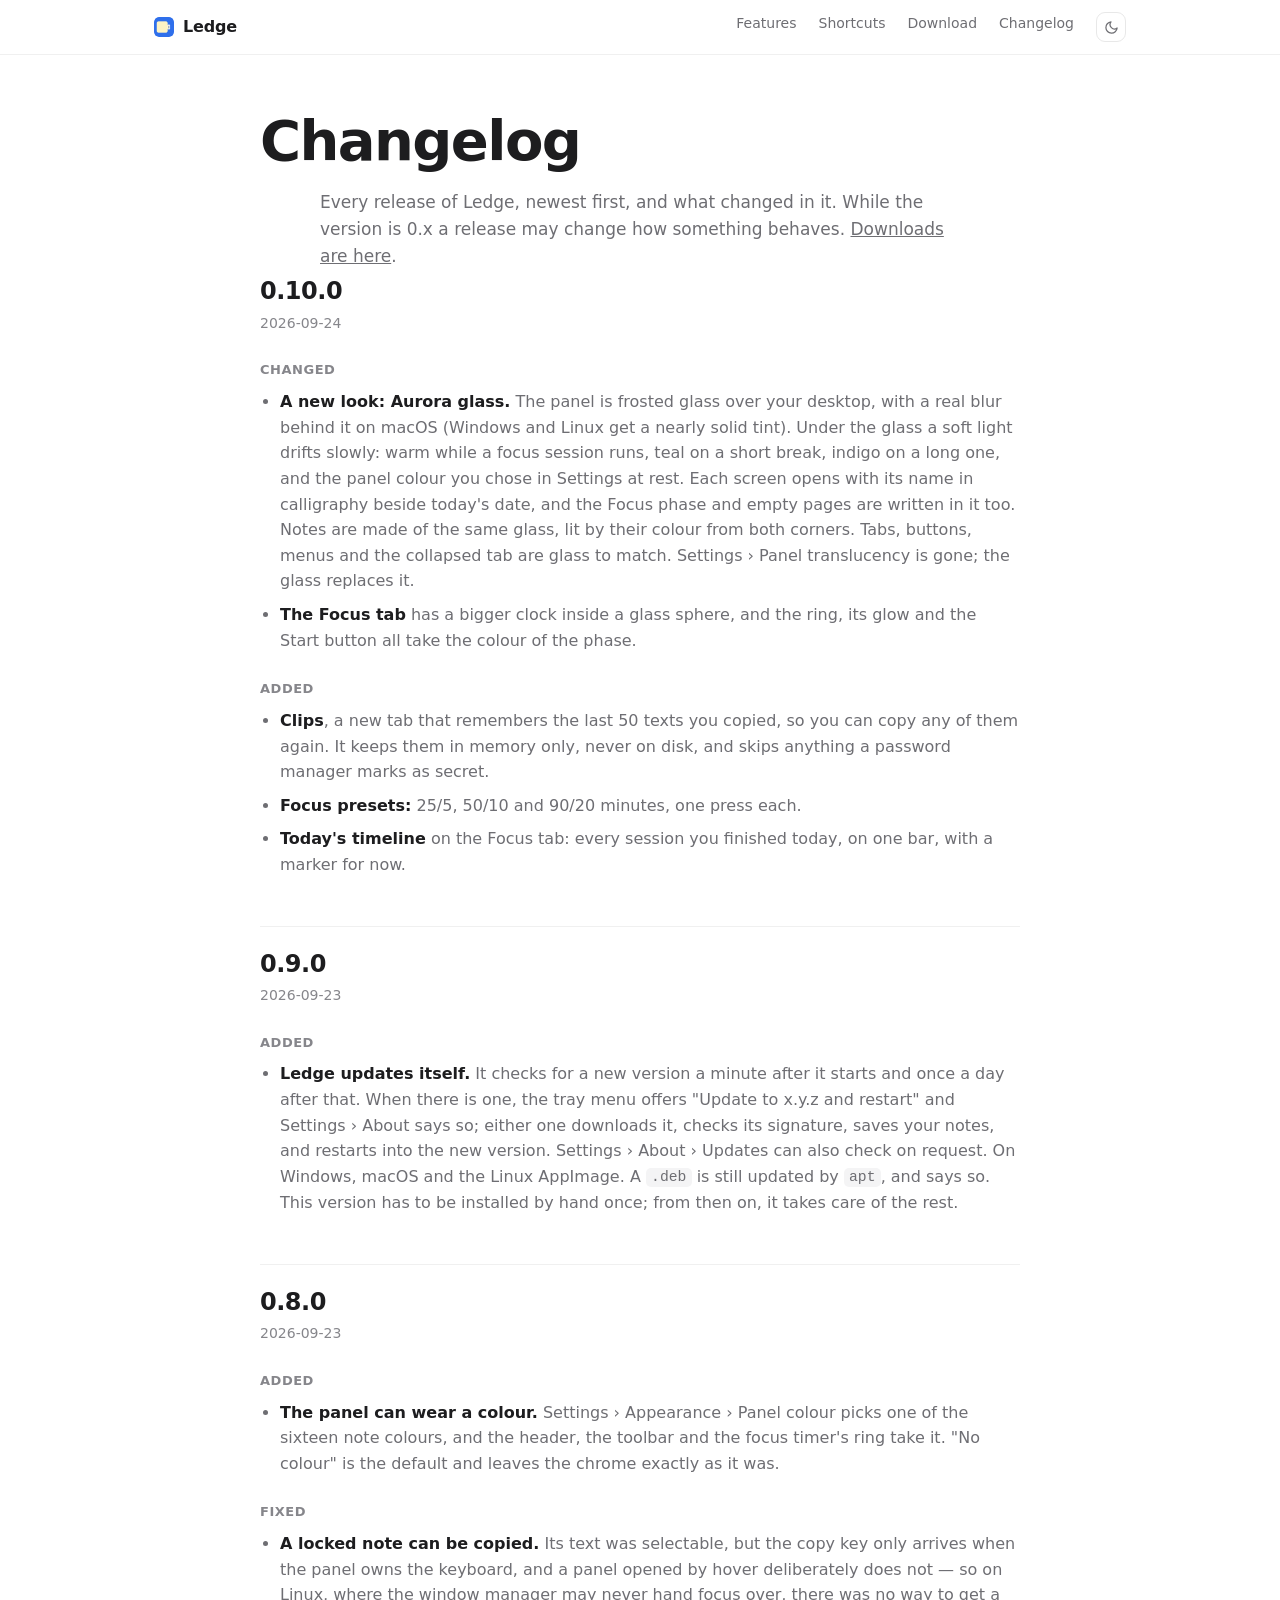
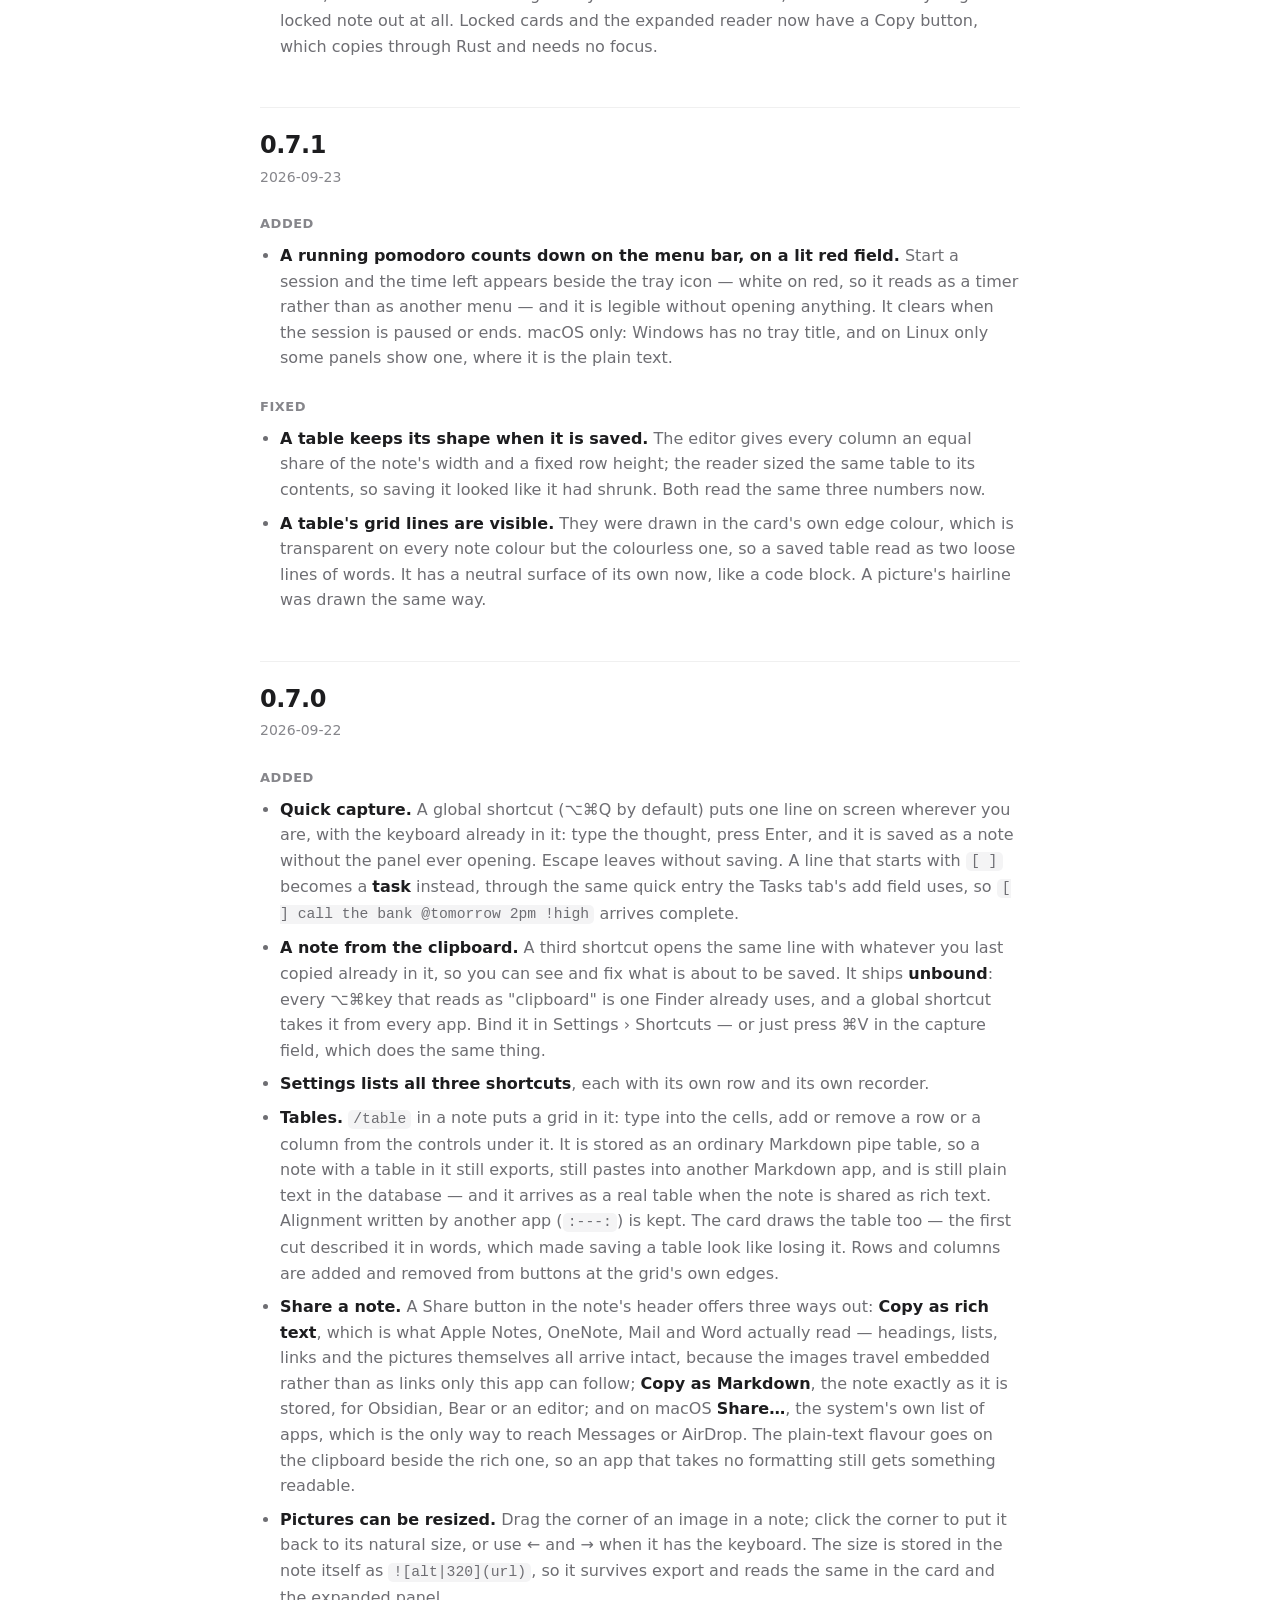
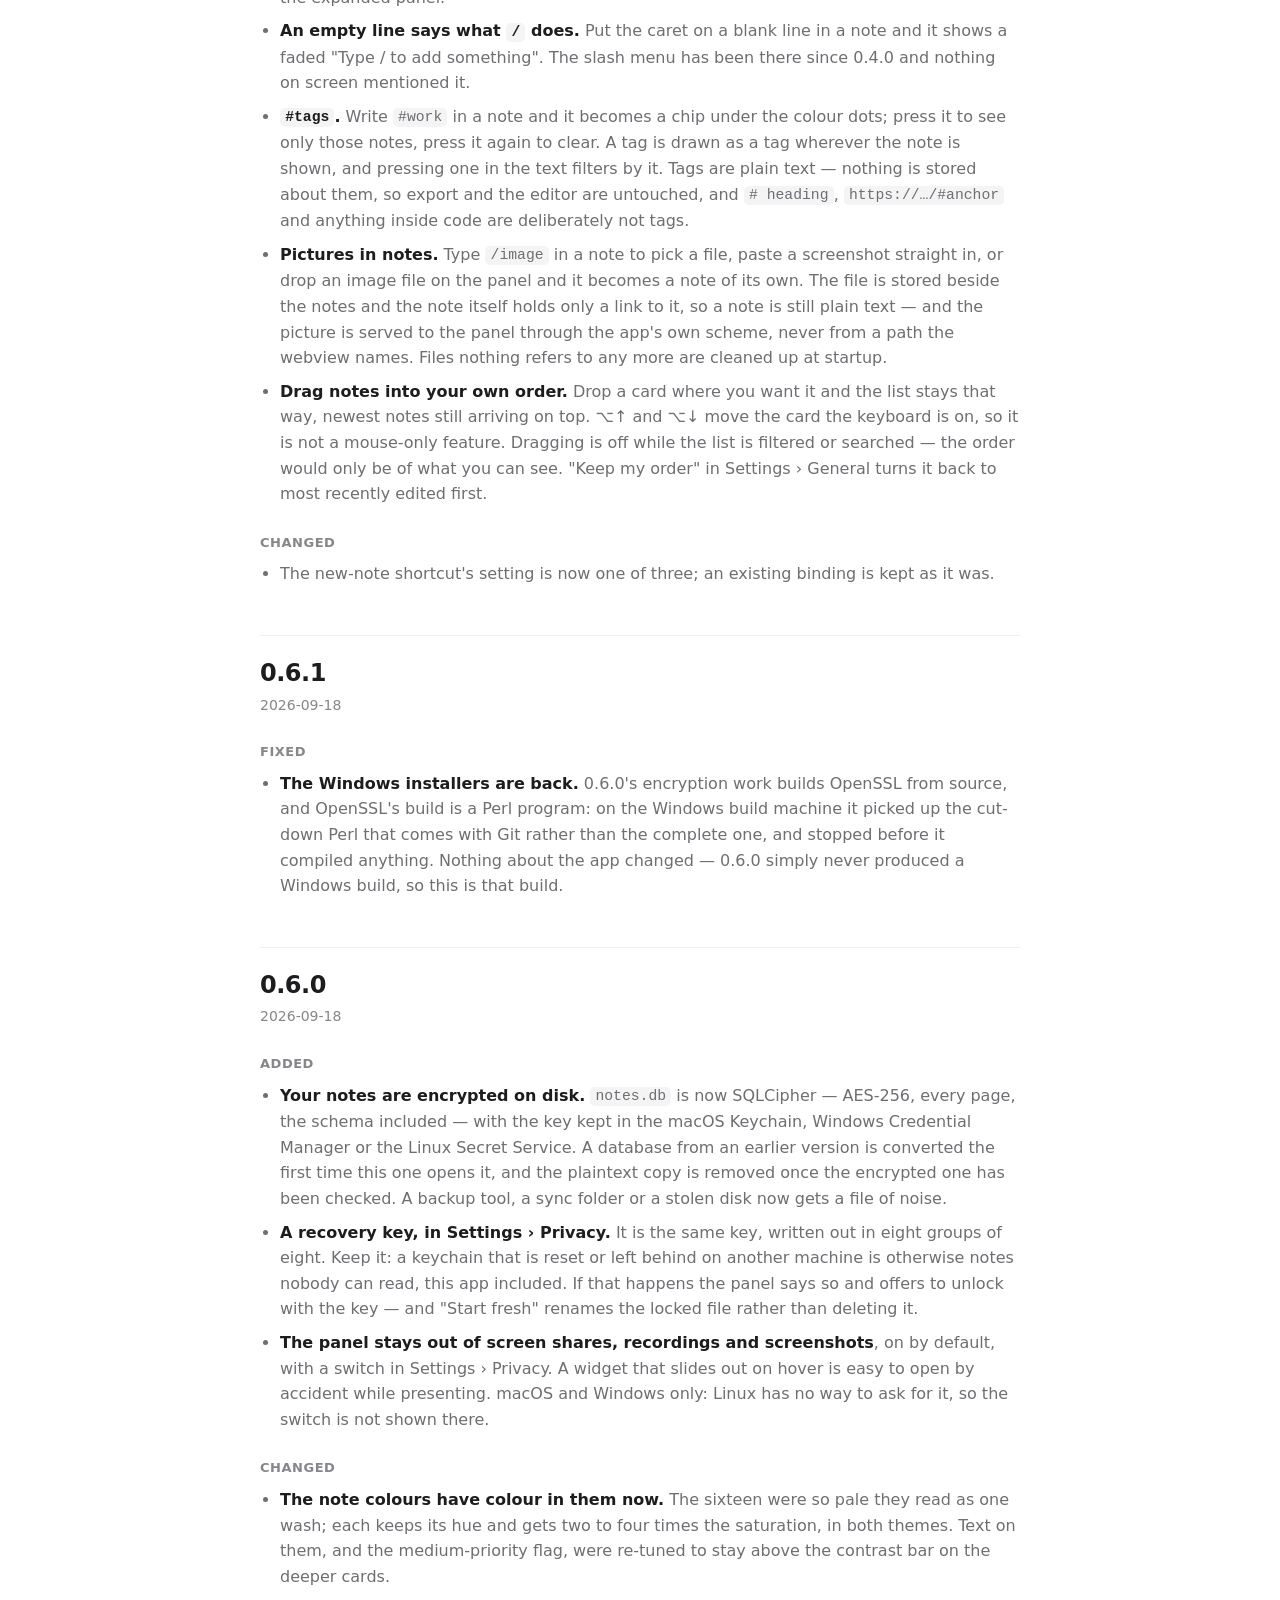
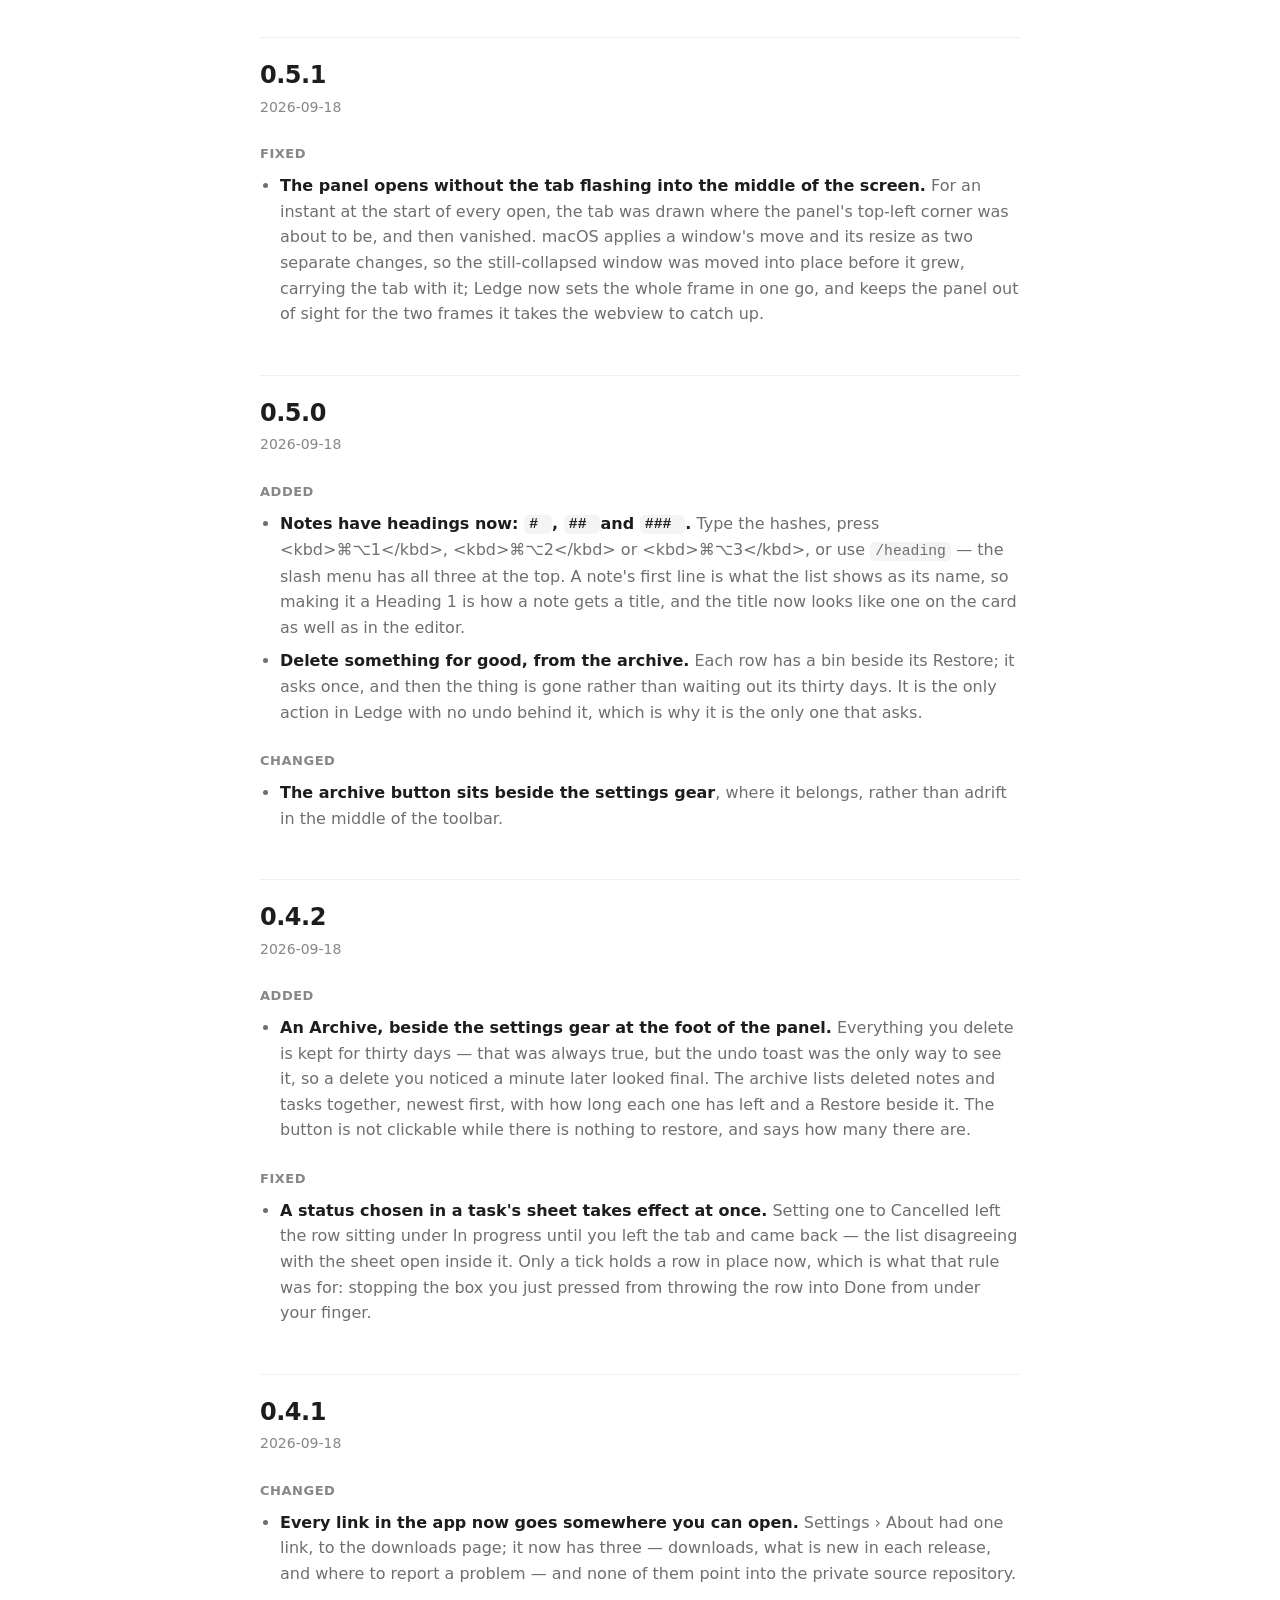
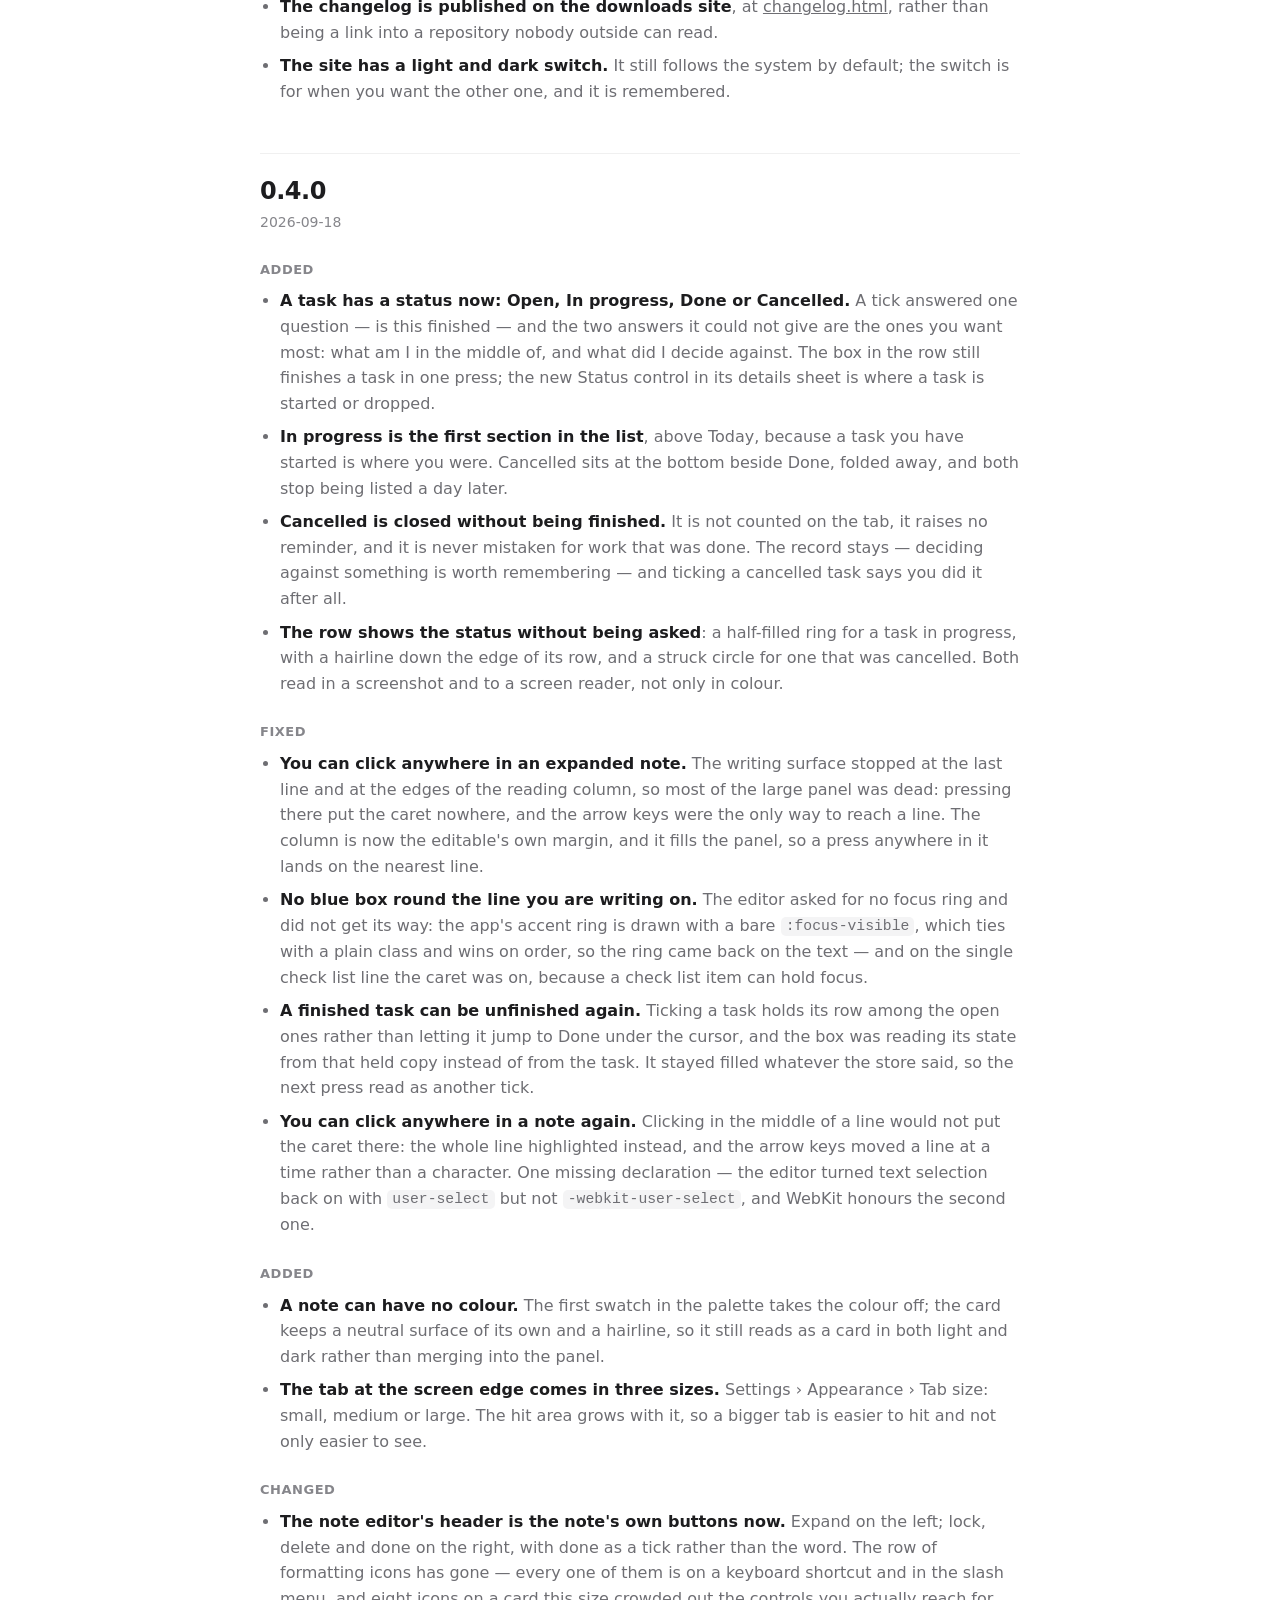
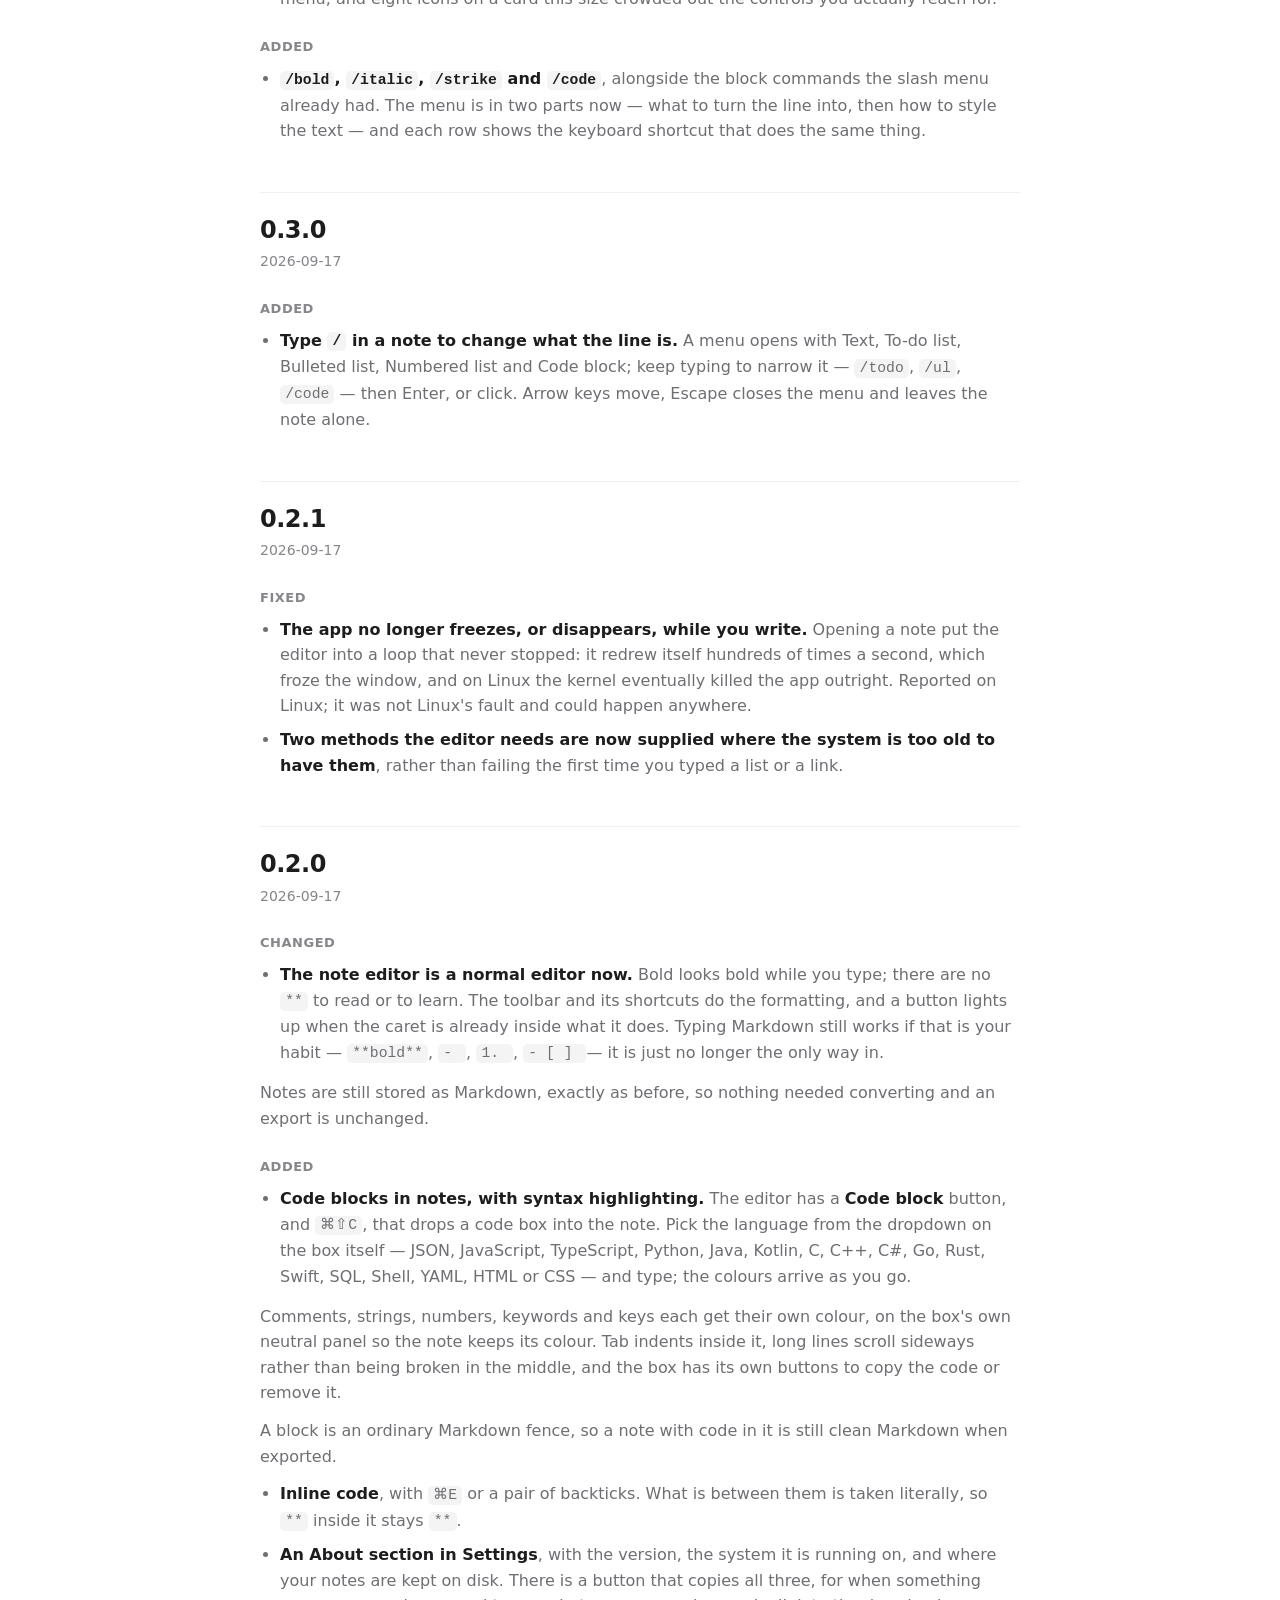
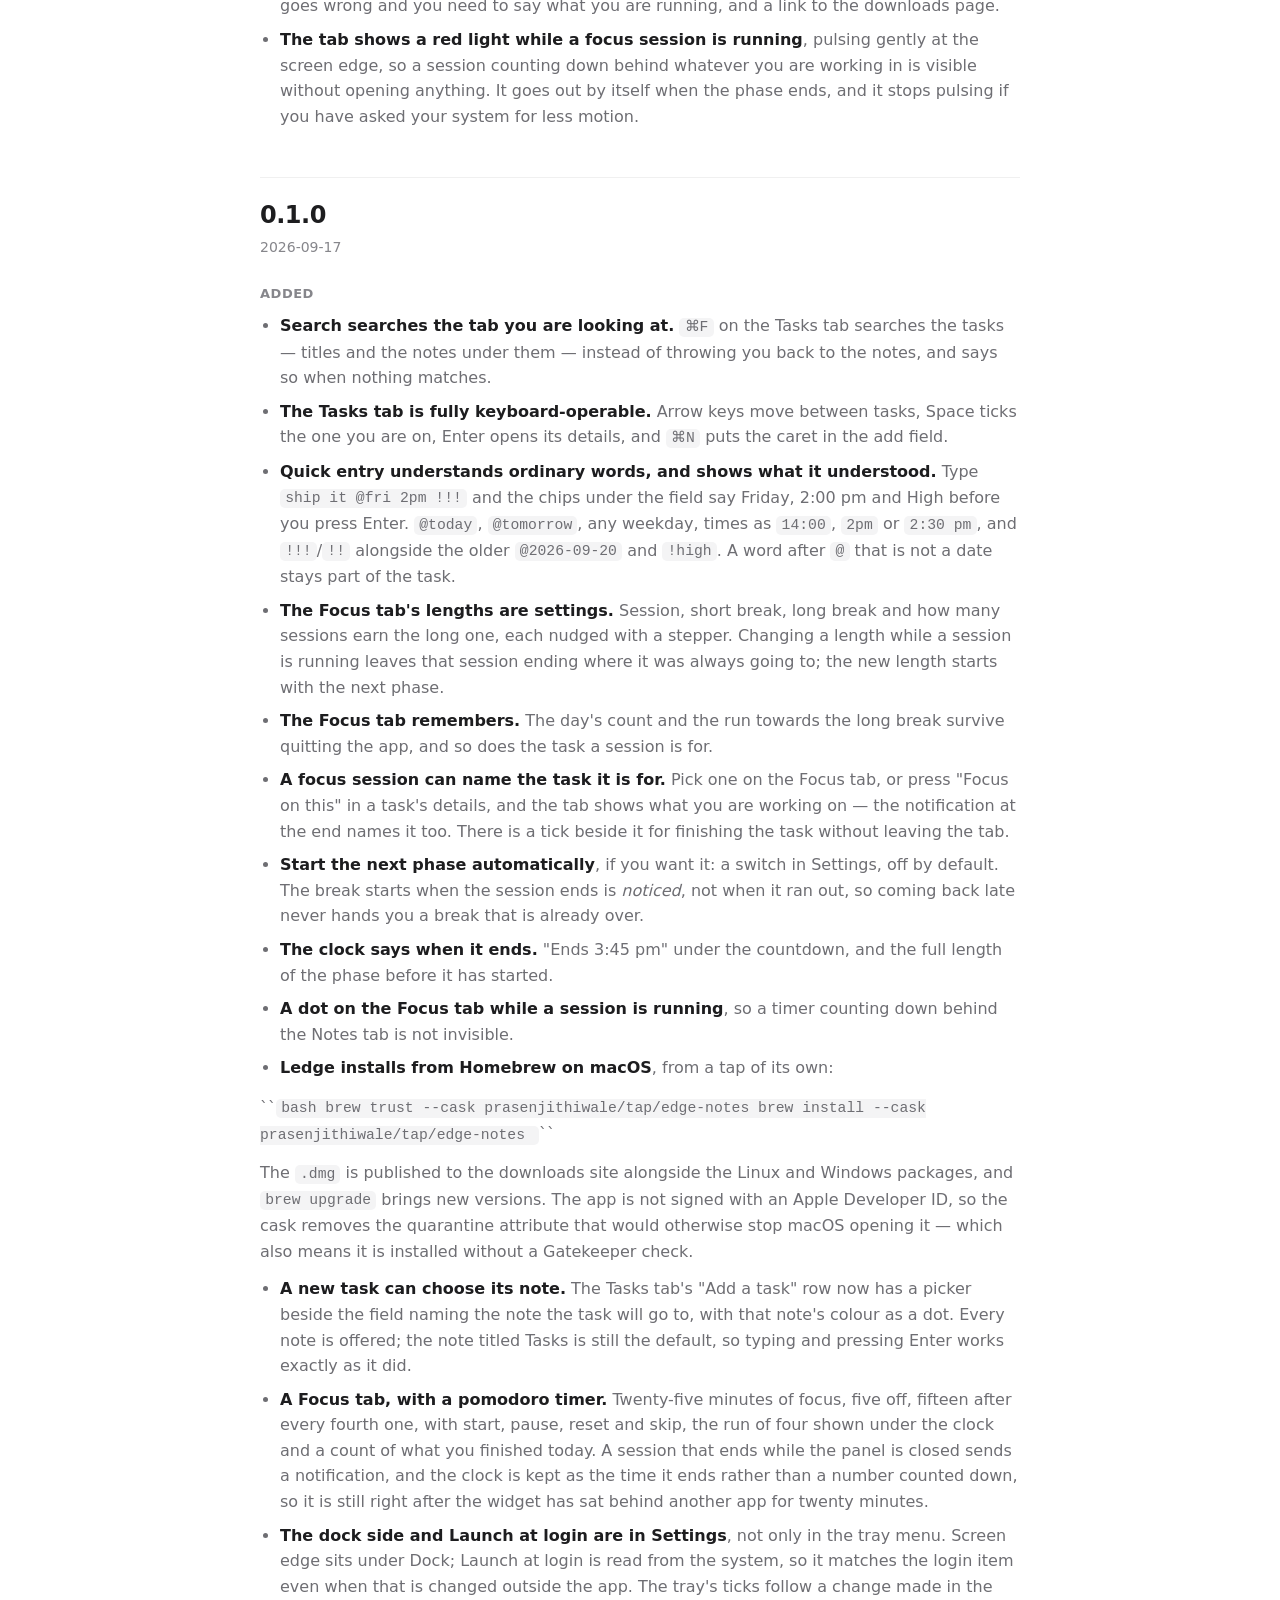
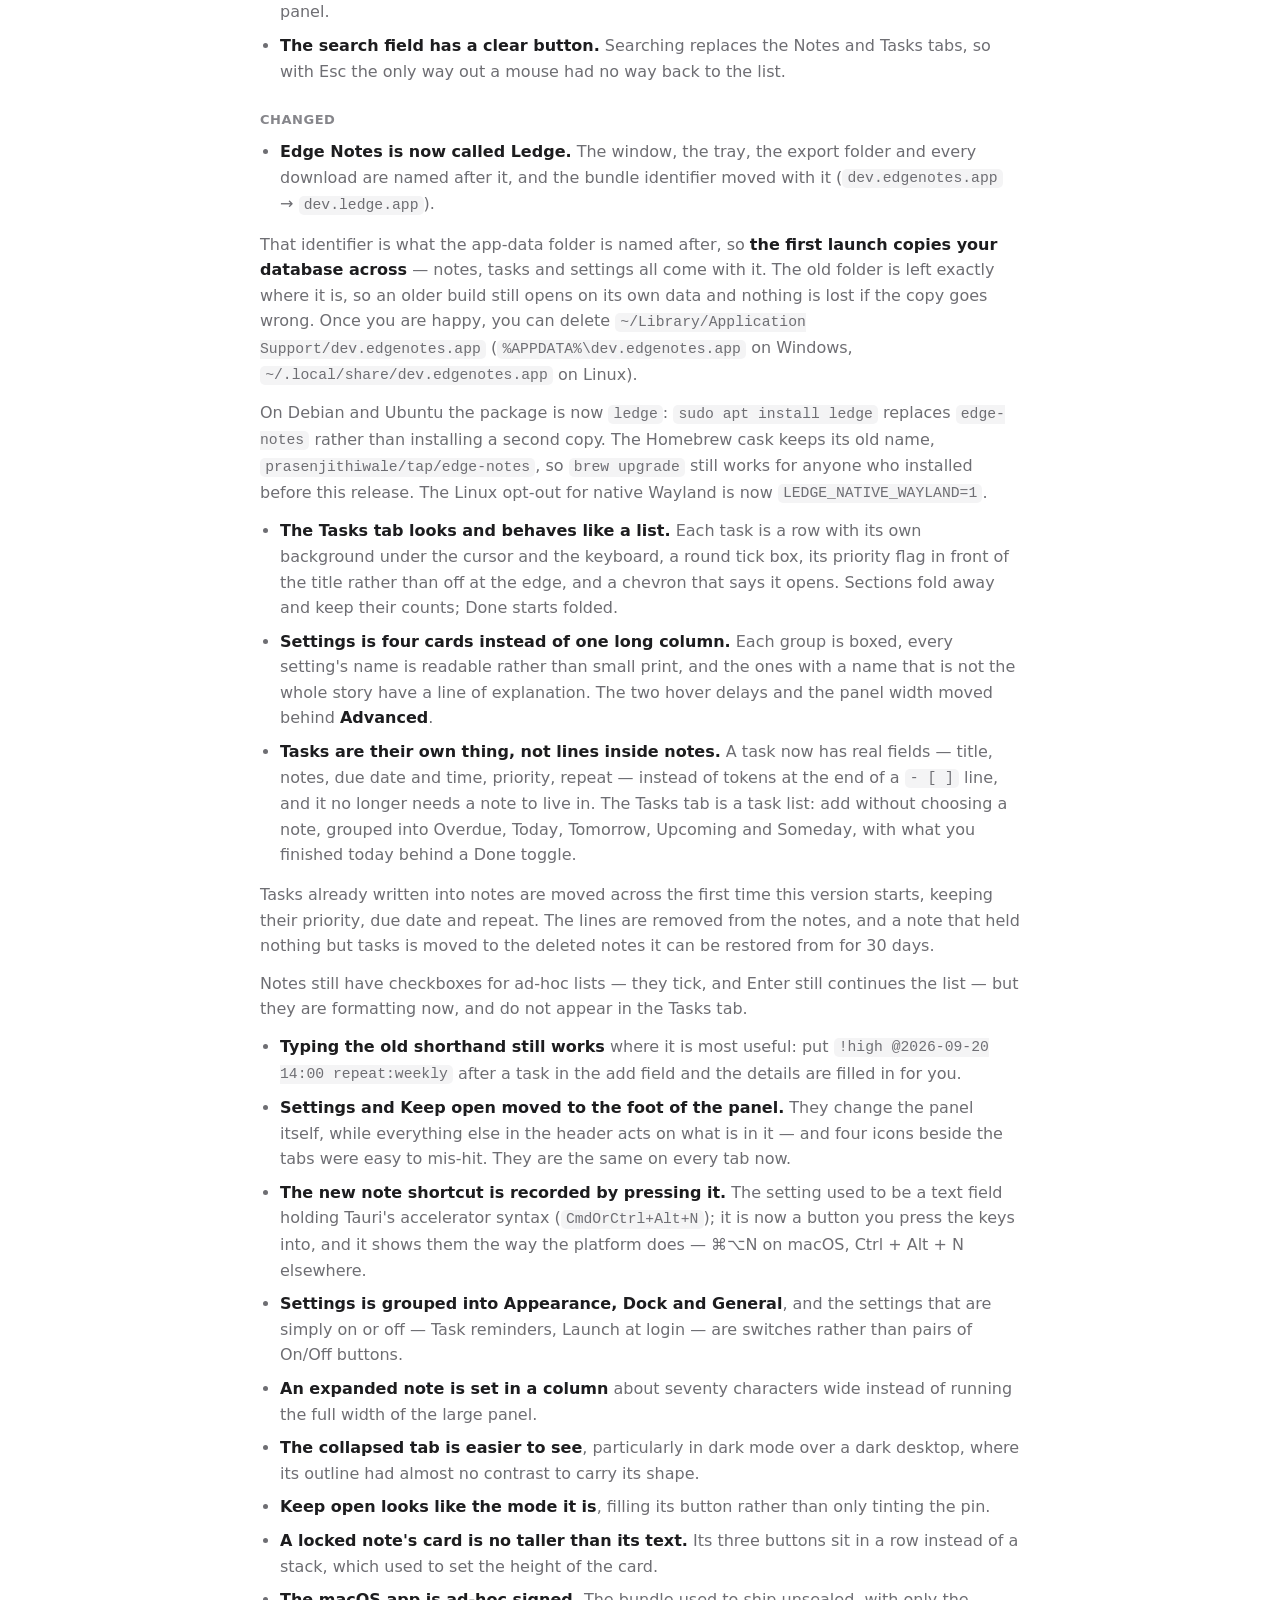
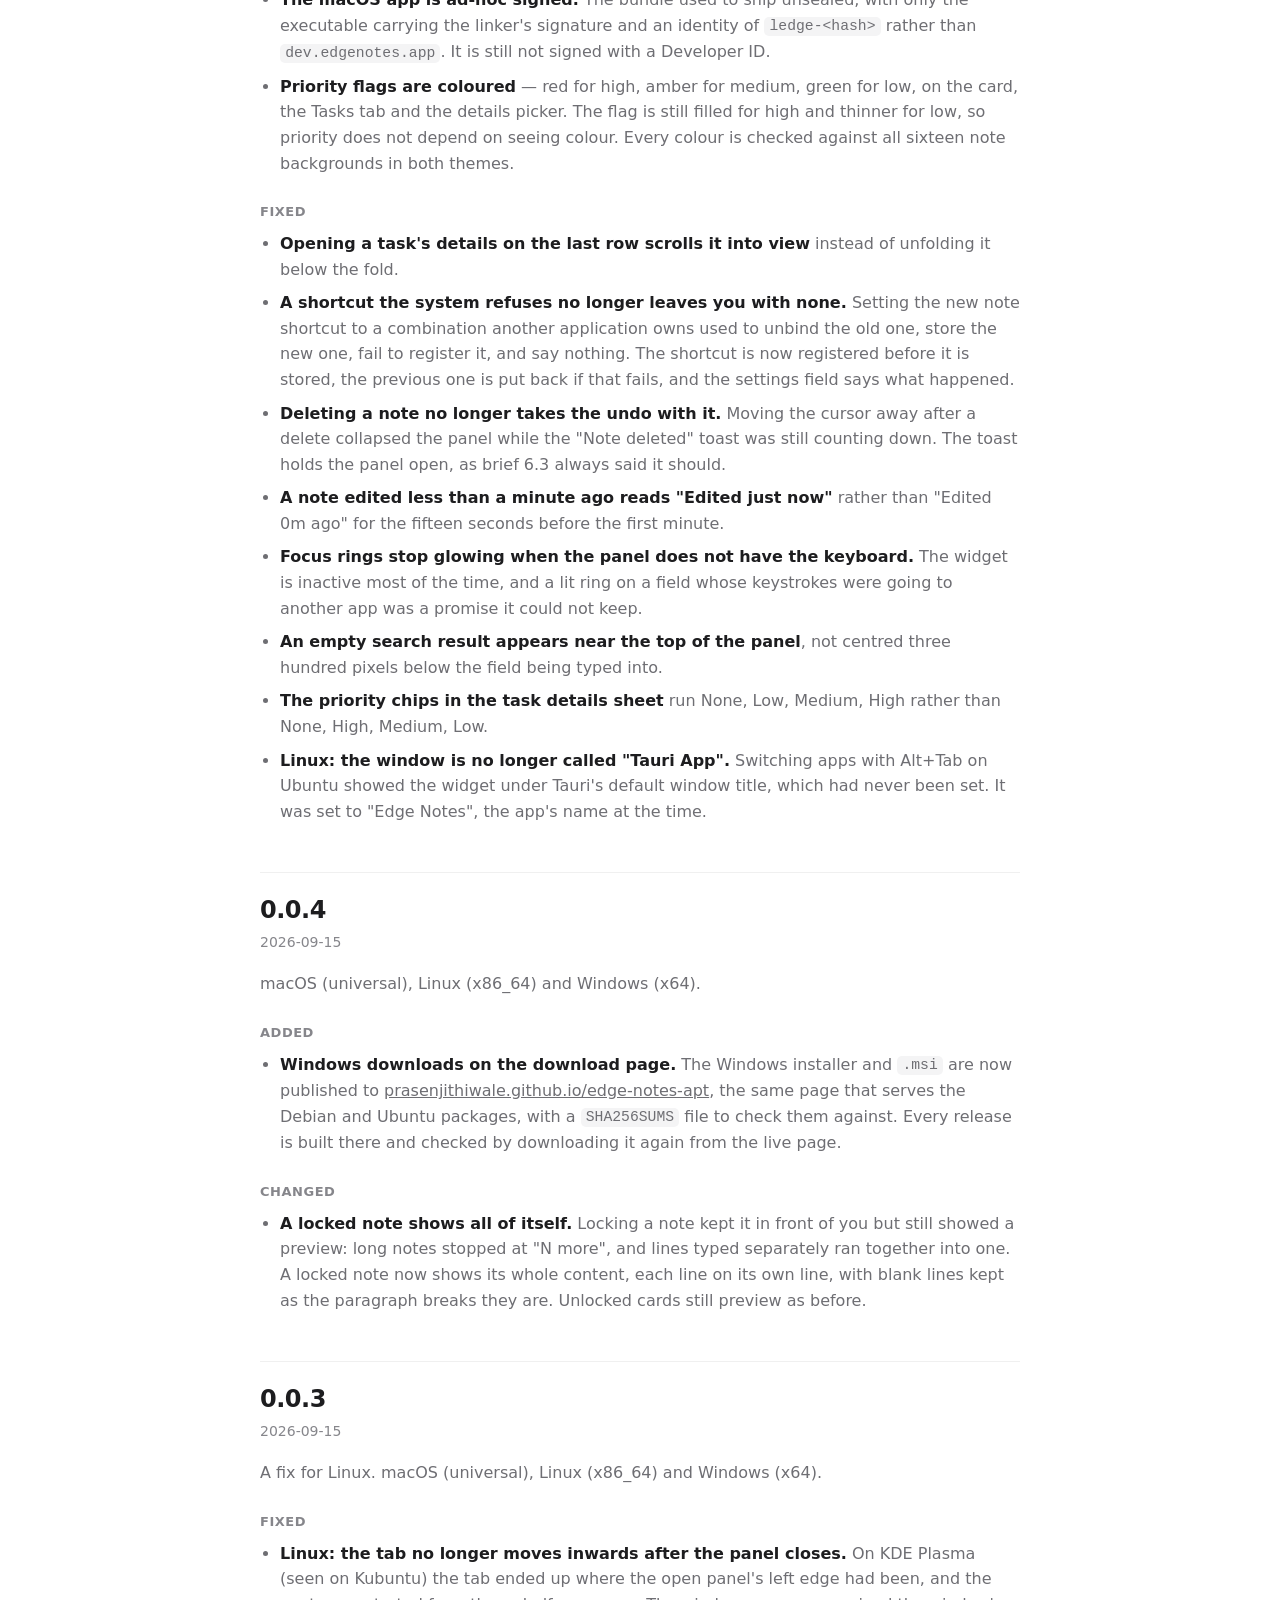
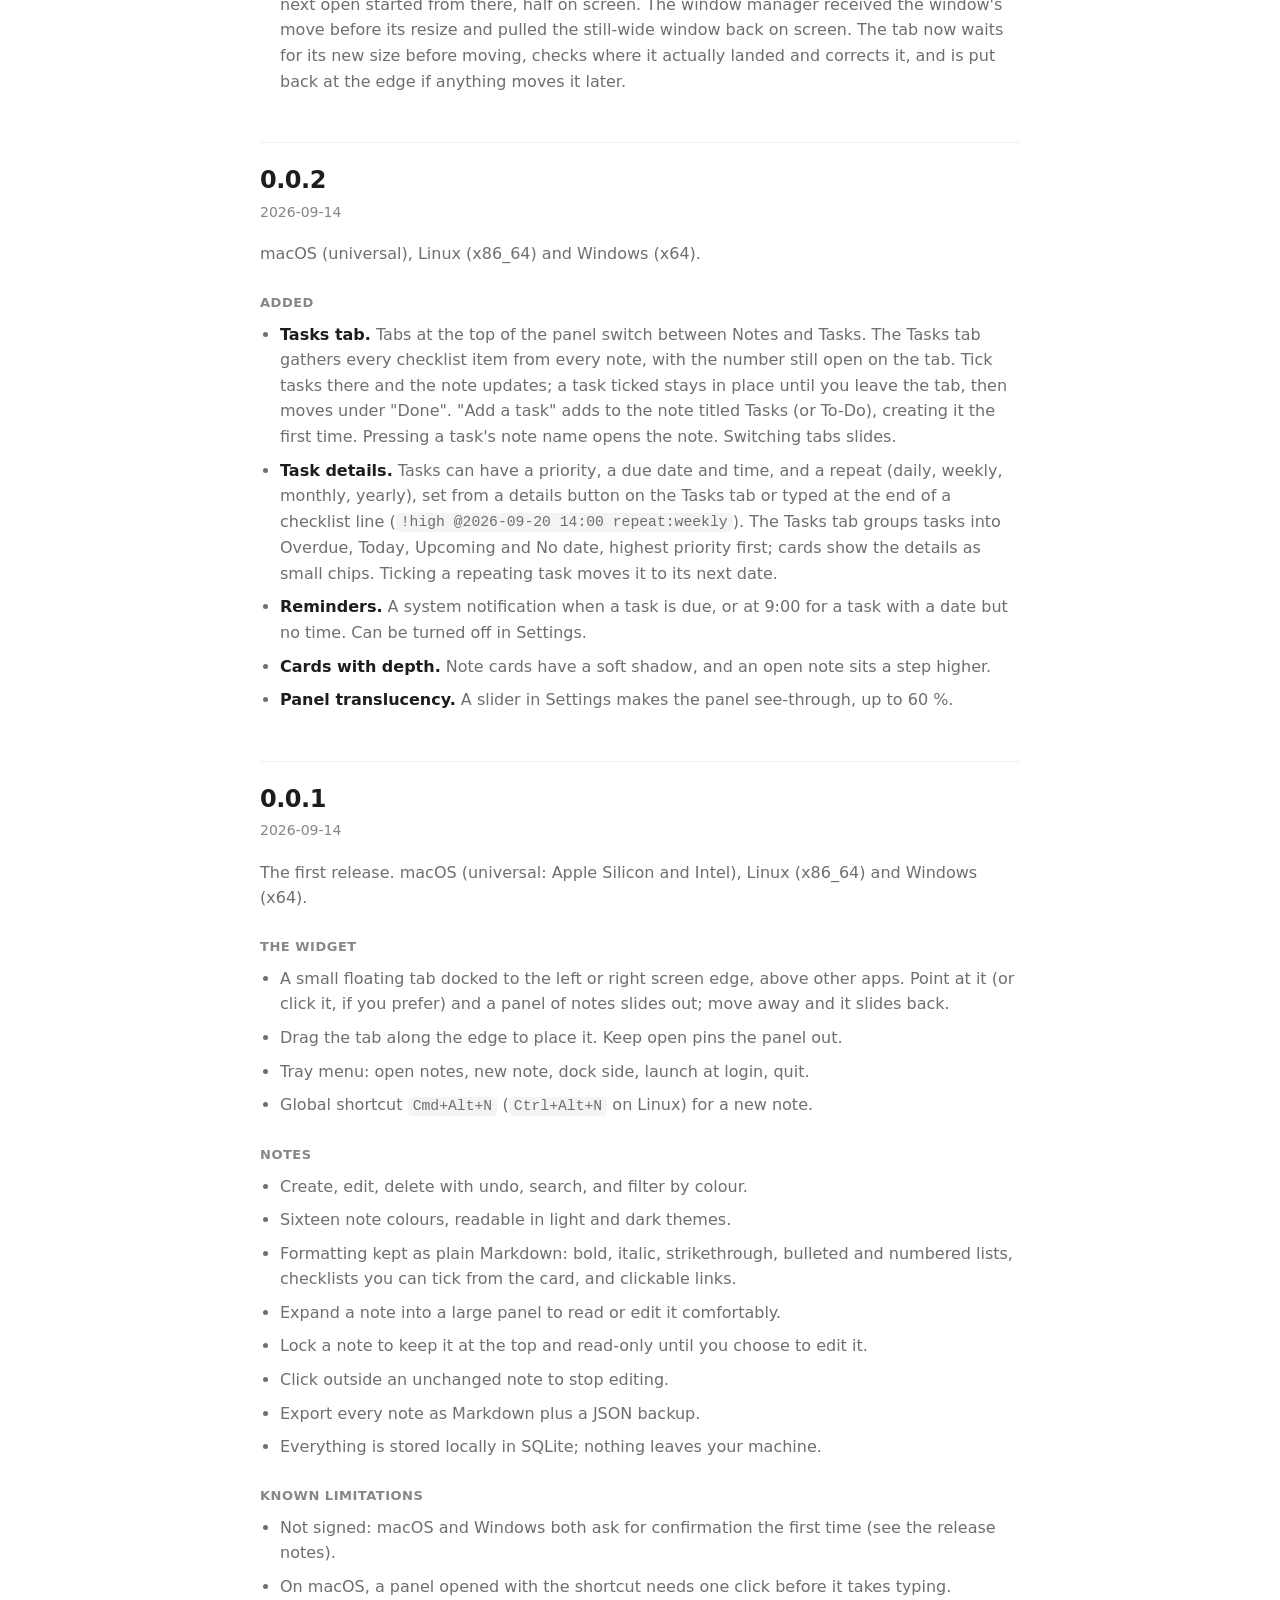
==== commit cfa2d5c5: "edge-notes 0.10.0" ====
--- a/changelog.html
+++ b/changelog.html
@@ -55,6 +55,19 @@
   <p class="lede">Every release of Ledge, newest first, and what changed in it.
   While the version is 0.x a release may change how something behaves.
   <a href="./#download">Downloads are here</a>.</p>
+    <h2 id="0.10.0">0.10.0</h2>
+    <p class="when">2026-09-24</p>
+    <h3>Changed</h3>
+    <ul>
+      <li><b>A new look: Aurora glass.</b> The panel is frosted glass over your desktop, with a real blur behind it on macOS (Windows and Linux get a nearly solid tint). Under the glass a soft light drifts slowly: warm while a focus session runs, teal on a short break, indigo on a long one, and the panel colour you chose in Settings at rest. Each screen opens with its name in calligraphy beside today&#x27;s date, and the Focus phase and empty pages are written in it too. Notes are made of the same glass, lit by their colour from both corners. Tabs, buttons, menus and the collapsed tab are glass to match. Settings › Panel translucency is gone; the glass replaces it.</li>
+      <li><b>The Focus tab</b> has a bigger clock inside a glass sphere, and the ring, its glow and the Start button all take the colour of the phase.</li>
+    </ul>
+    <h3>Added</h3>
+    <ul>
+      <li><b>Clips</b>, a new tab that remembers the last 50 texts you copied, so you can copy any of them again. It keeps them in memory only, never on disk, and skips anything a password manager marks as secret.</li>
+      <li><b>Focus presets:</b> 25/5, 50/10 and 90/20 minutes, one press each.</li>
+      <li><b>Today&#x27;s timeline</b> on the Focus tab: every session you finished today, on one bar, with a marker for now.</li>
+    </ul>
     <h2 id="0.9.0">0.9.0</h2>
     <p class="when">2026-09-23</p>
     <h3>Added</h3>
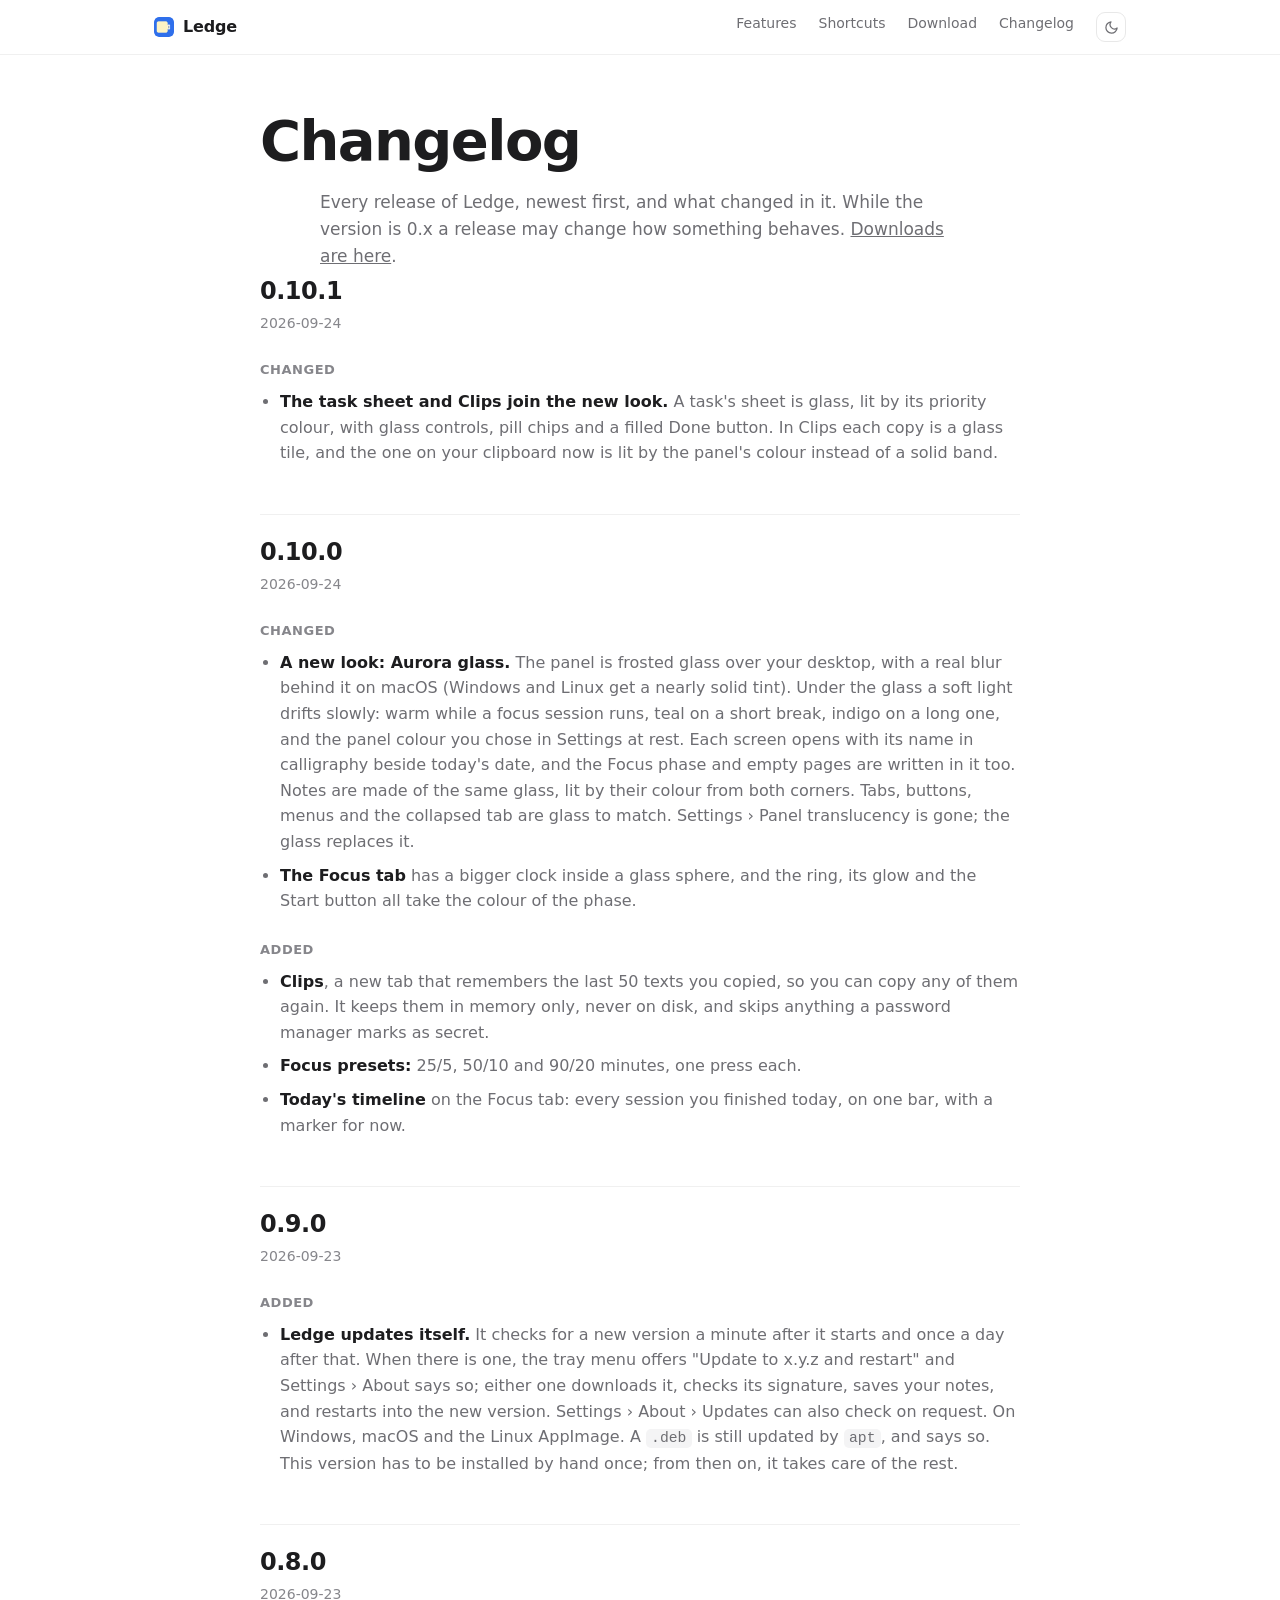
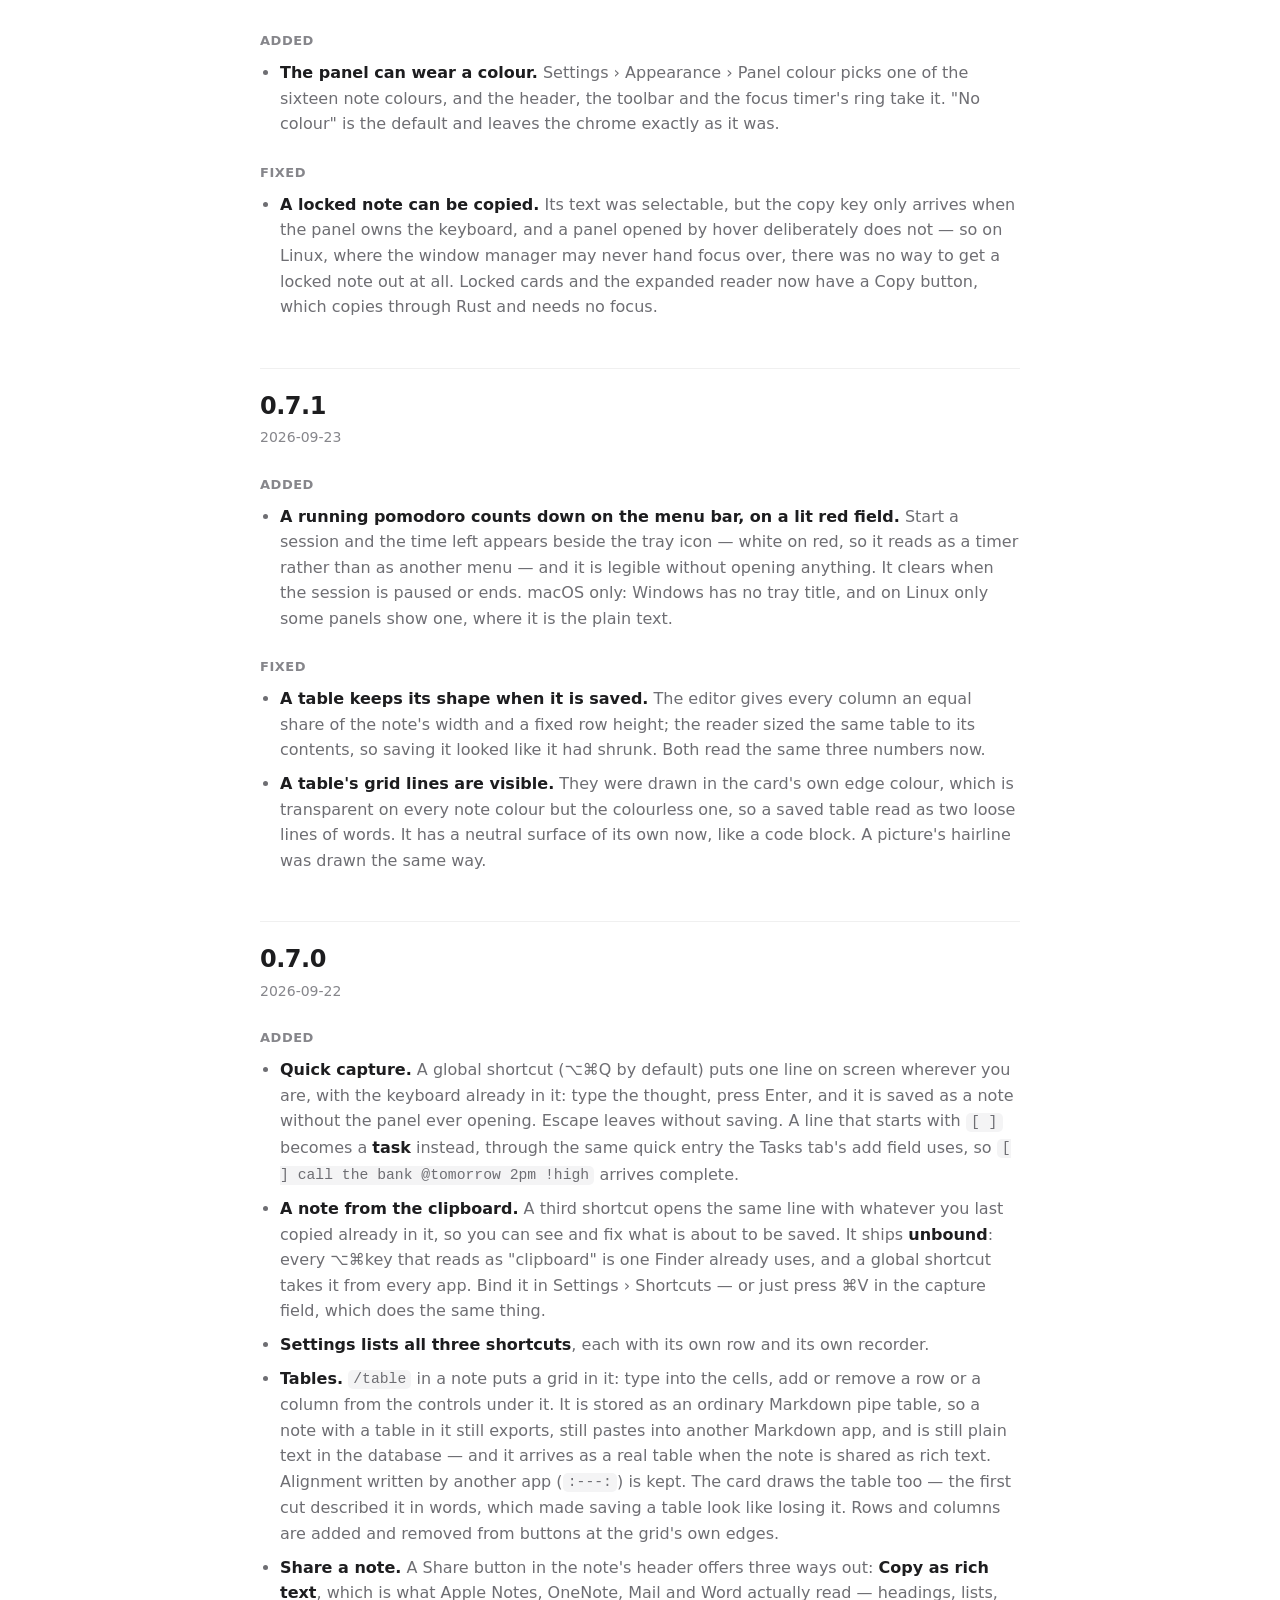
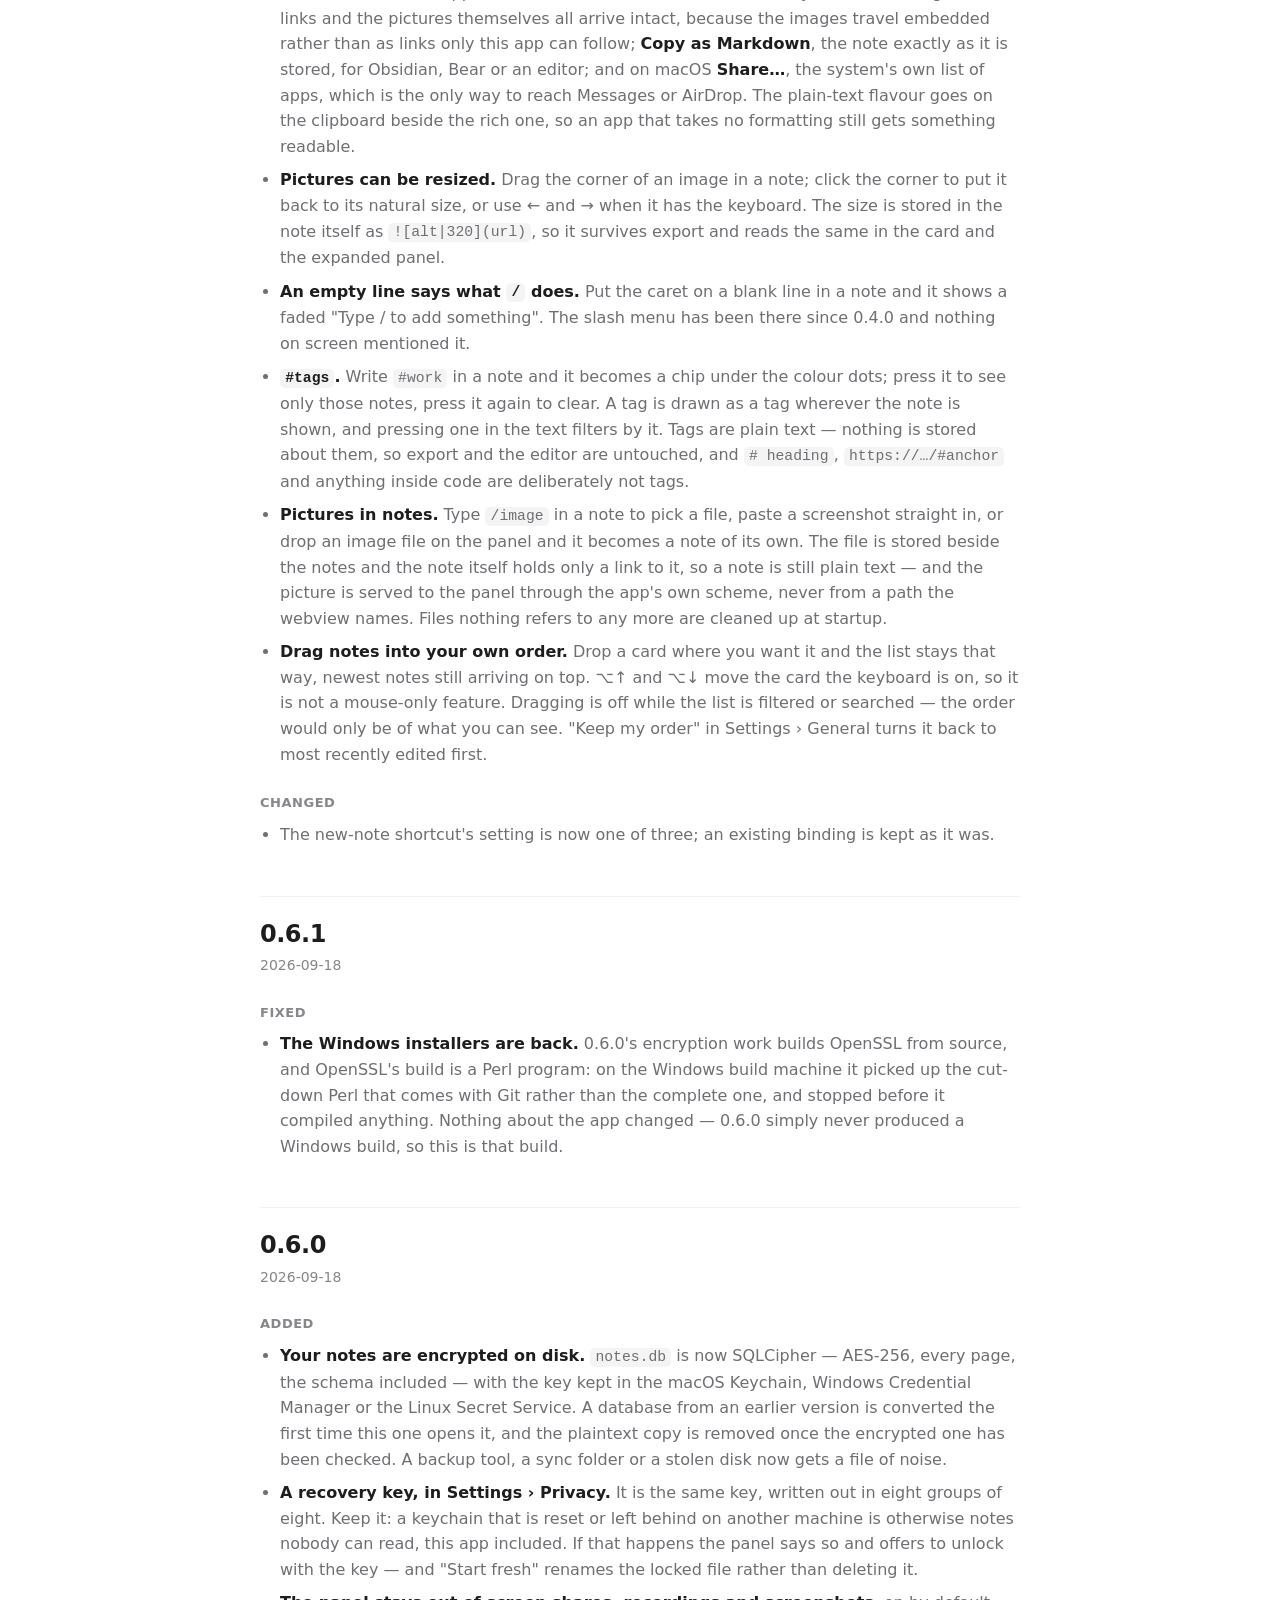
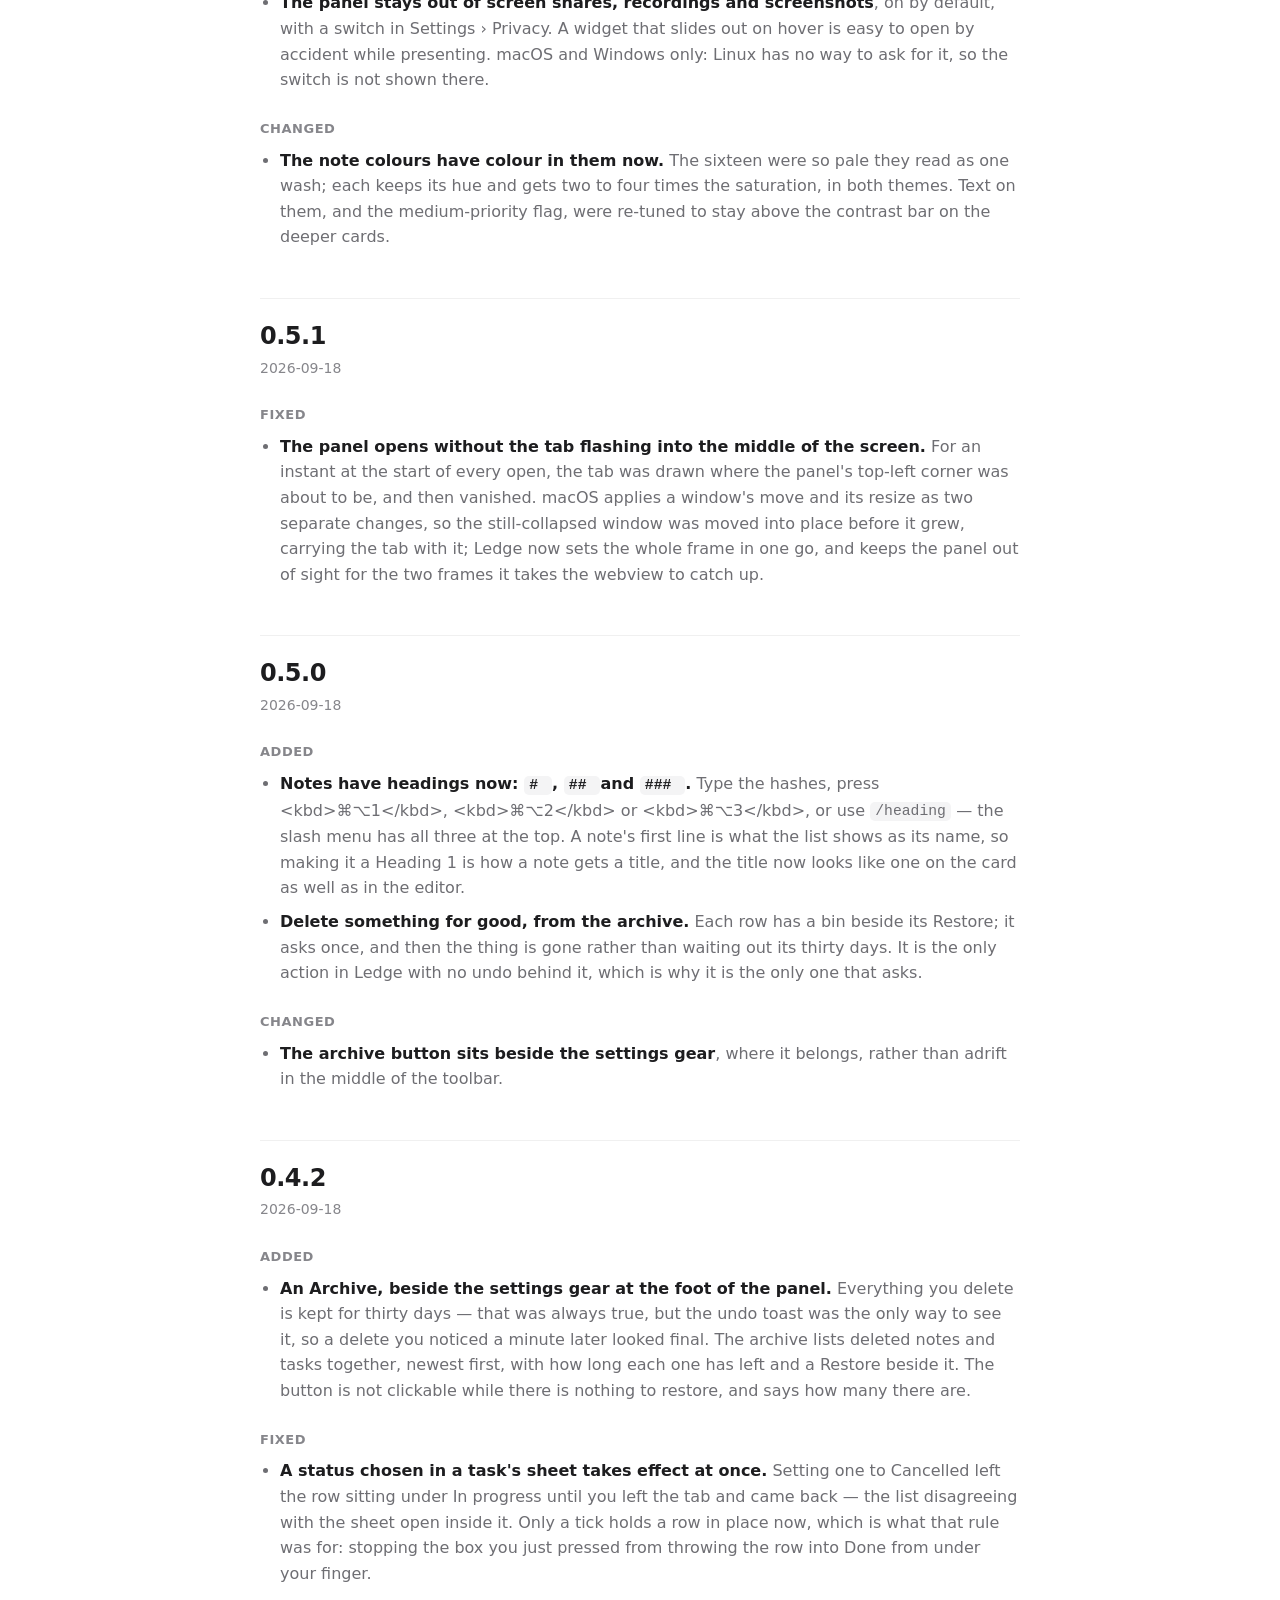
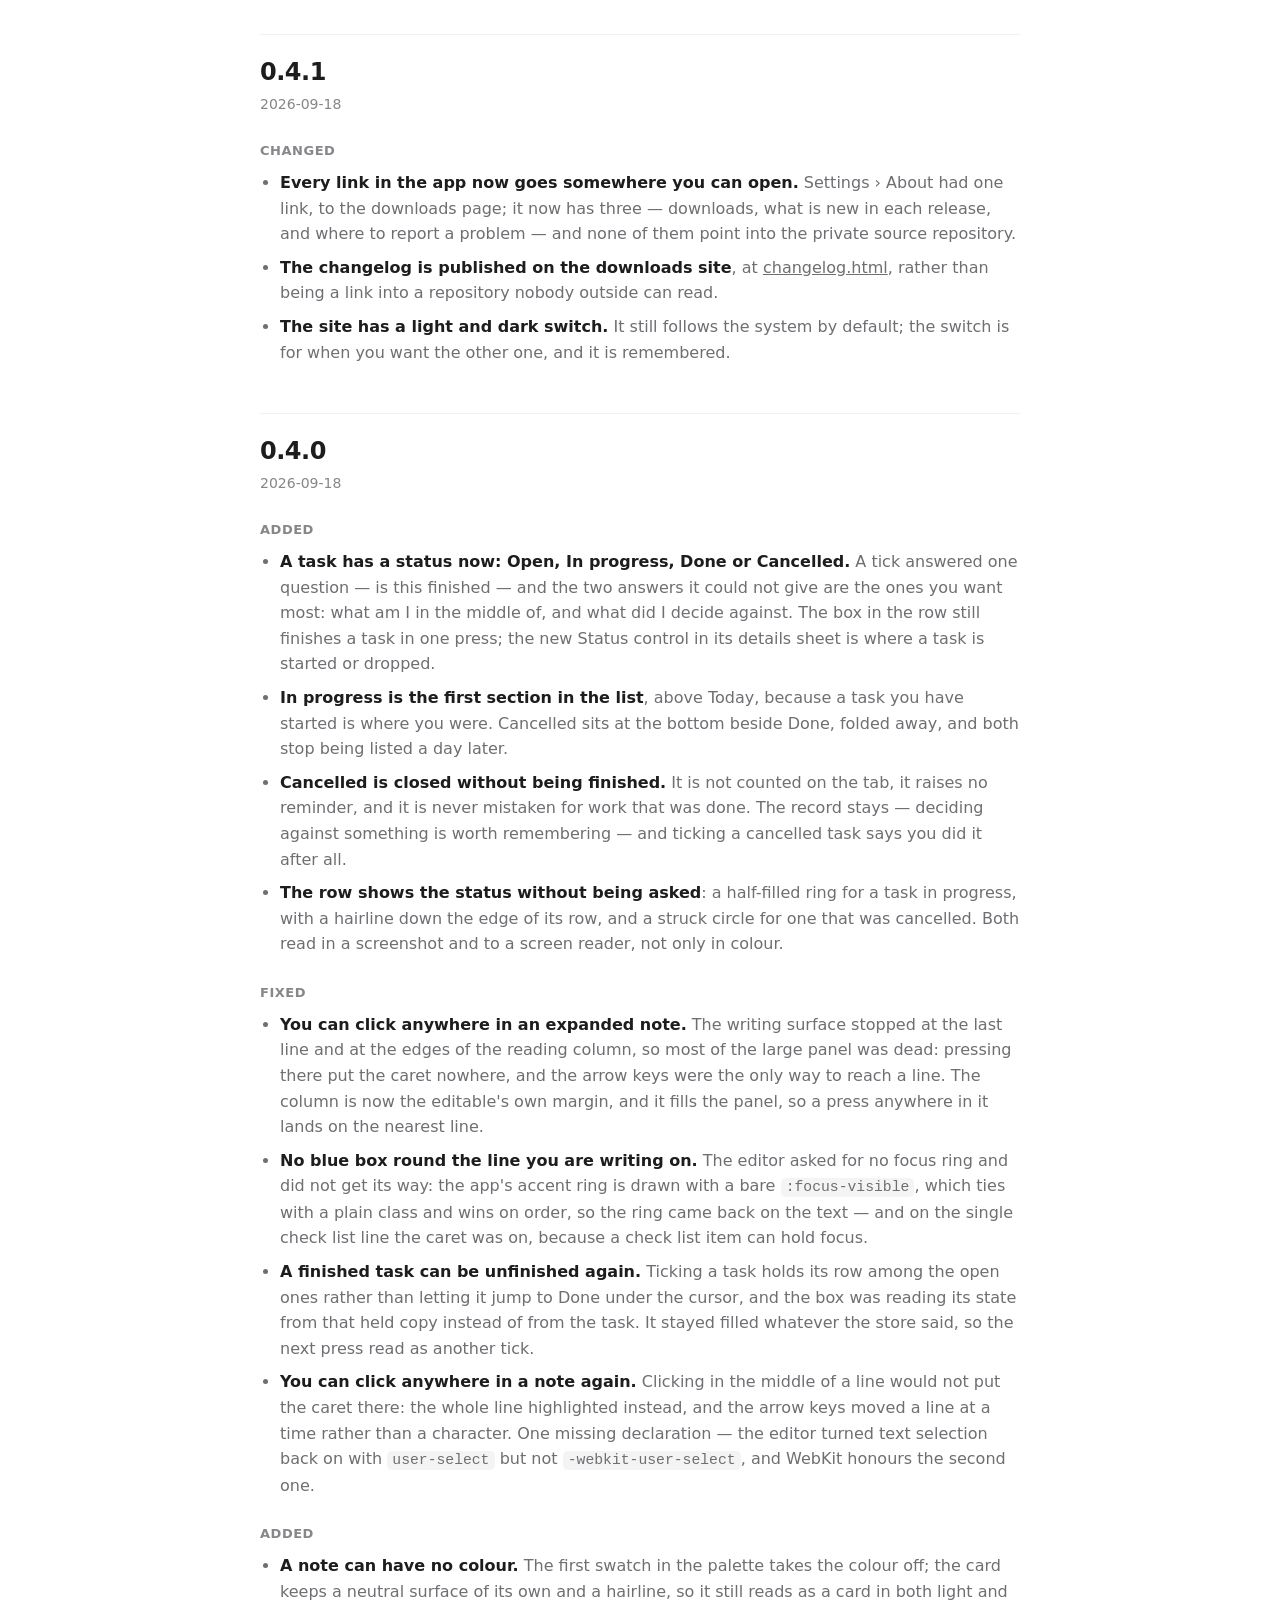
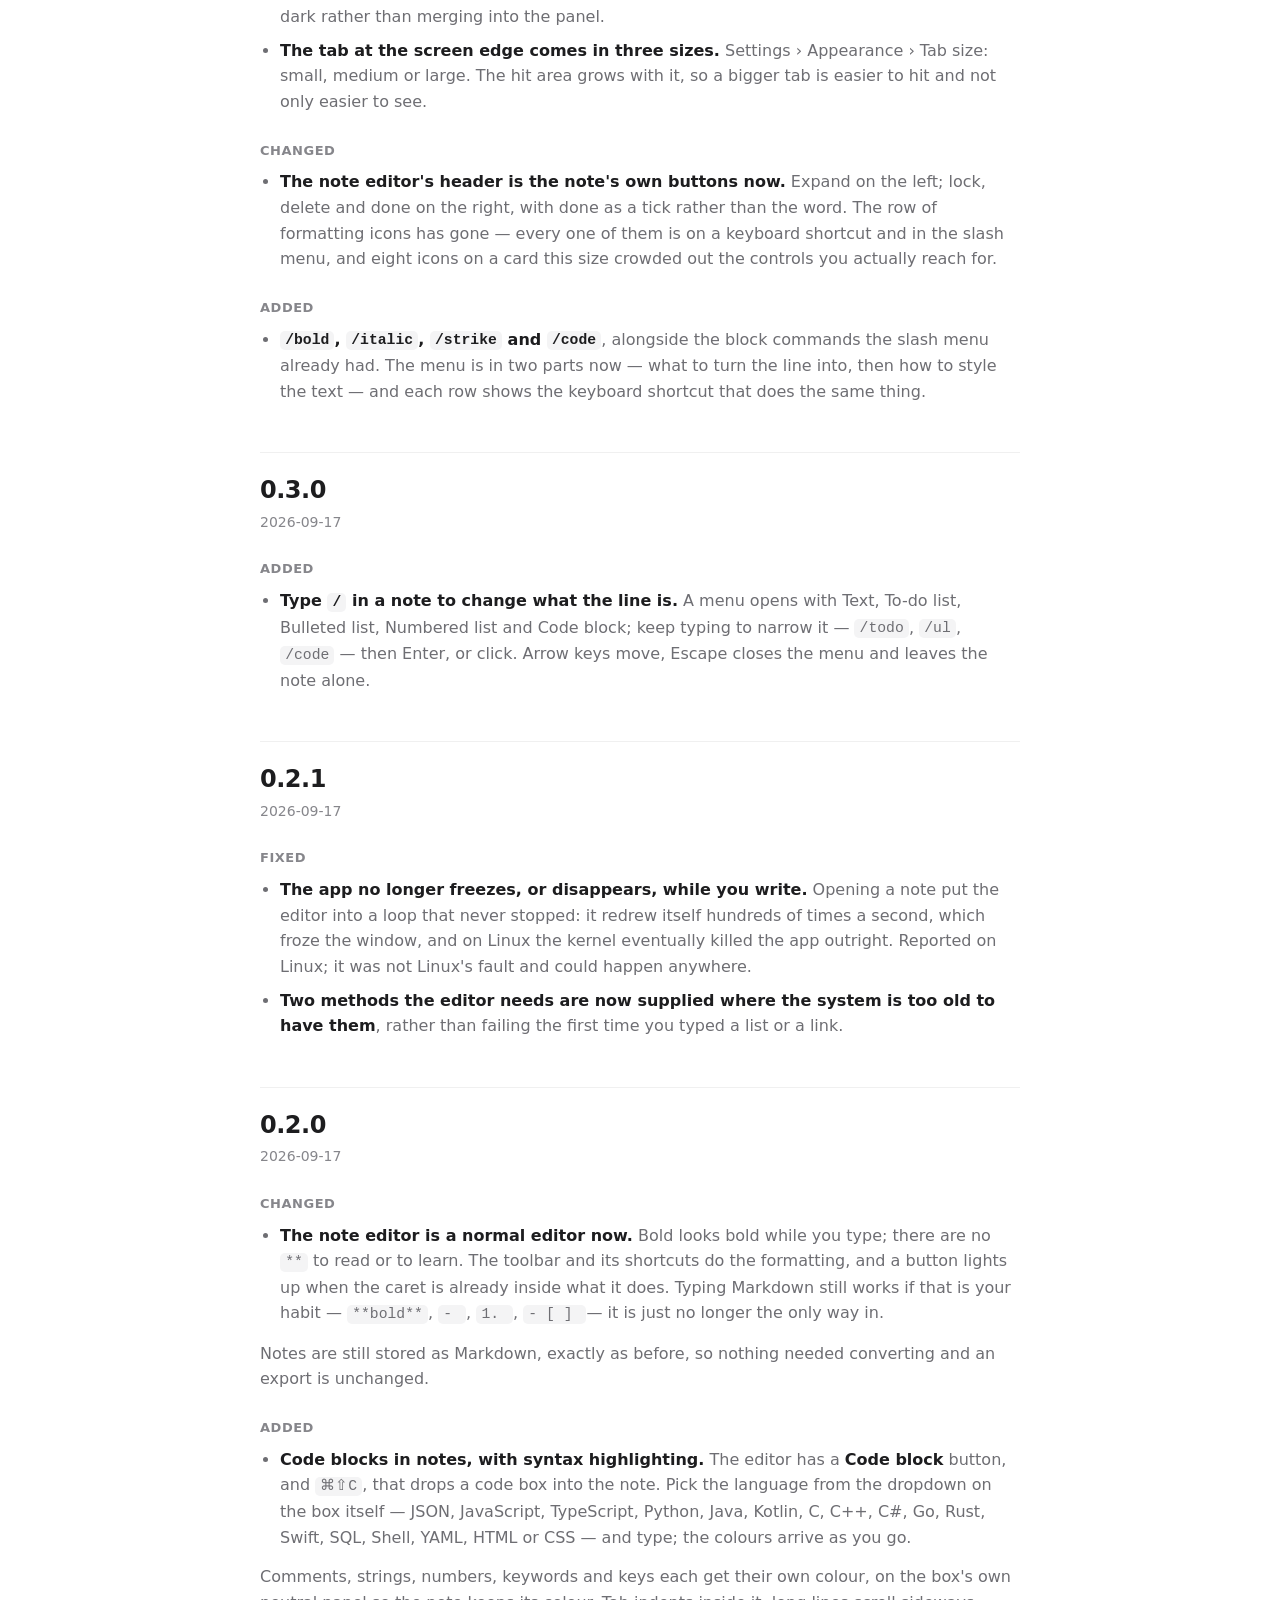
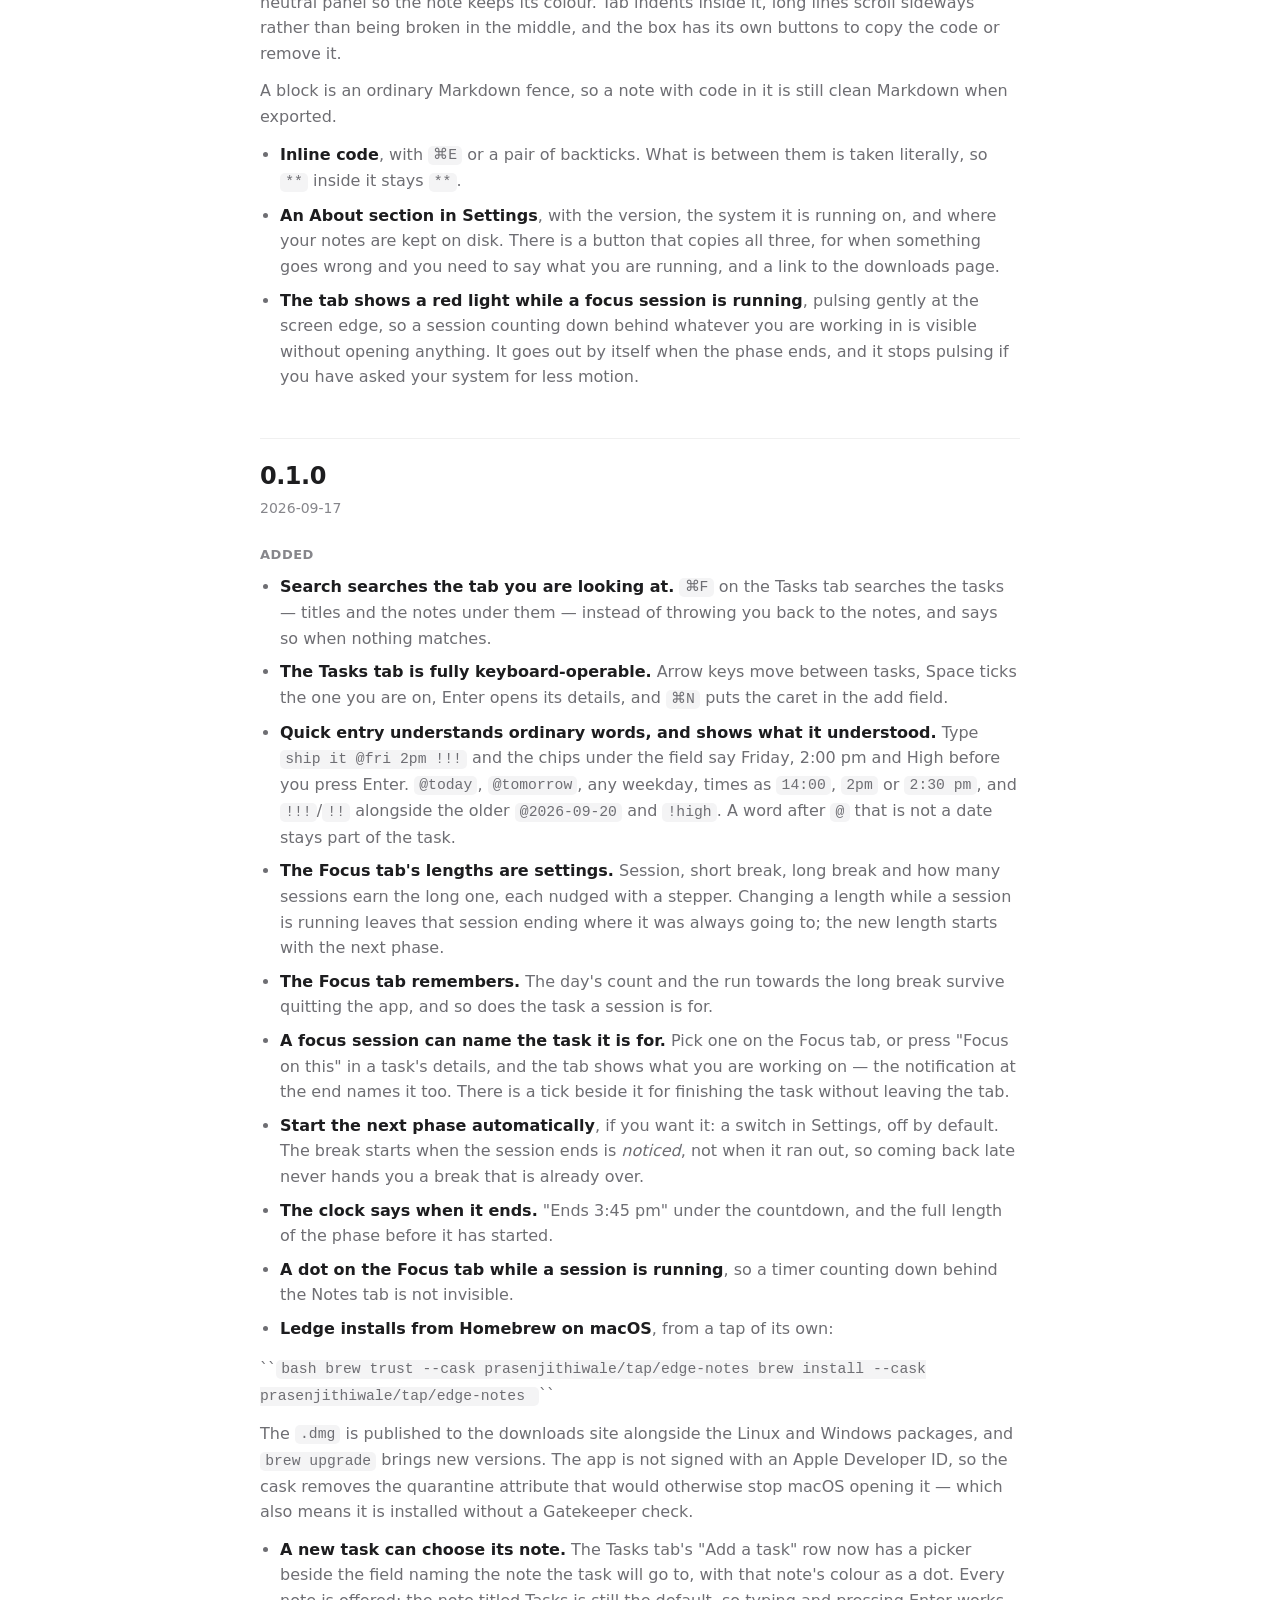
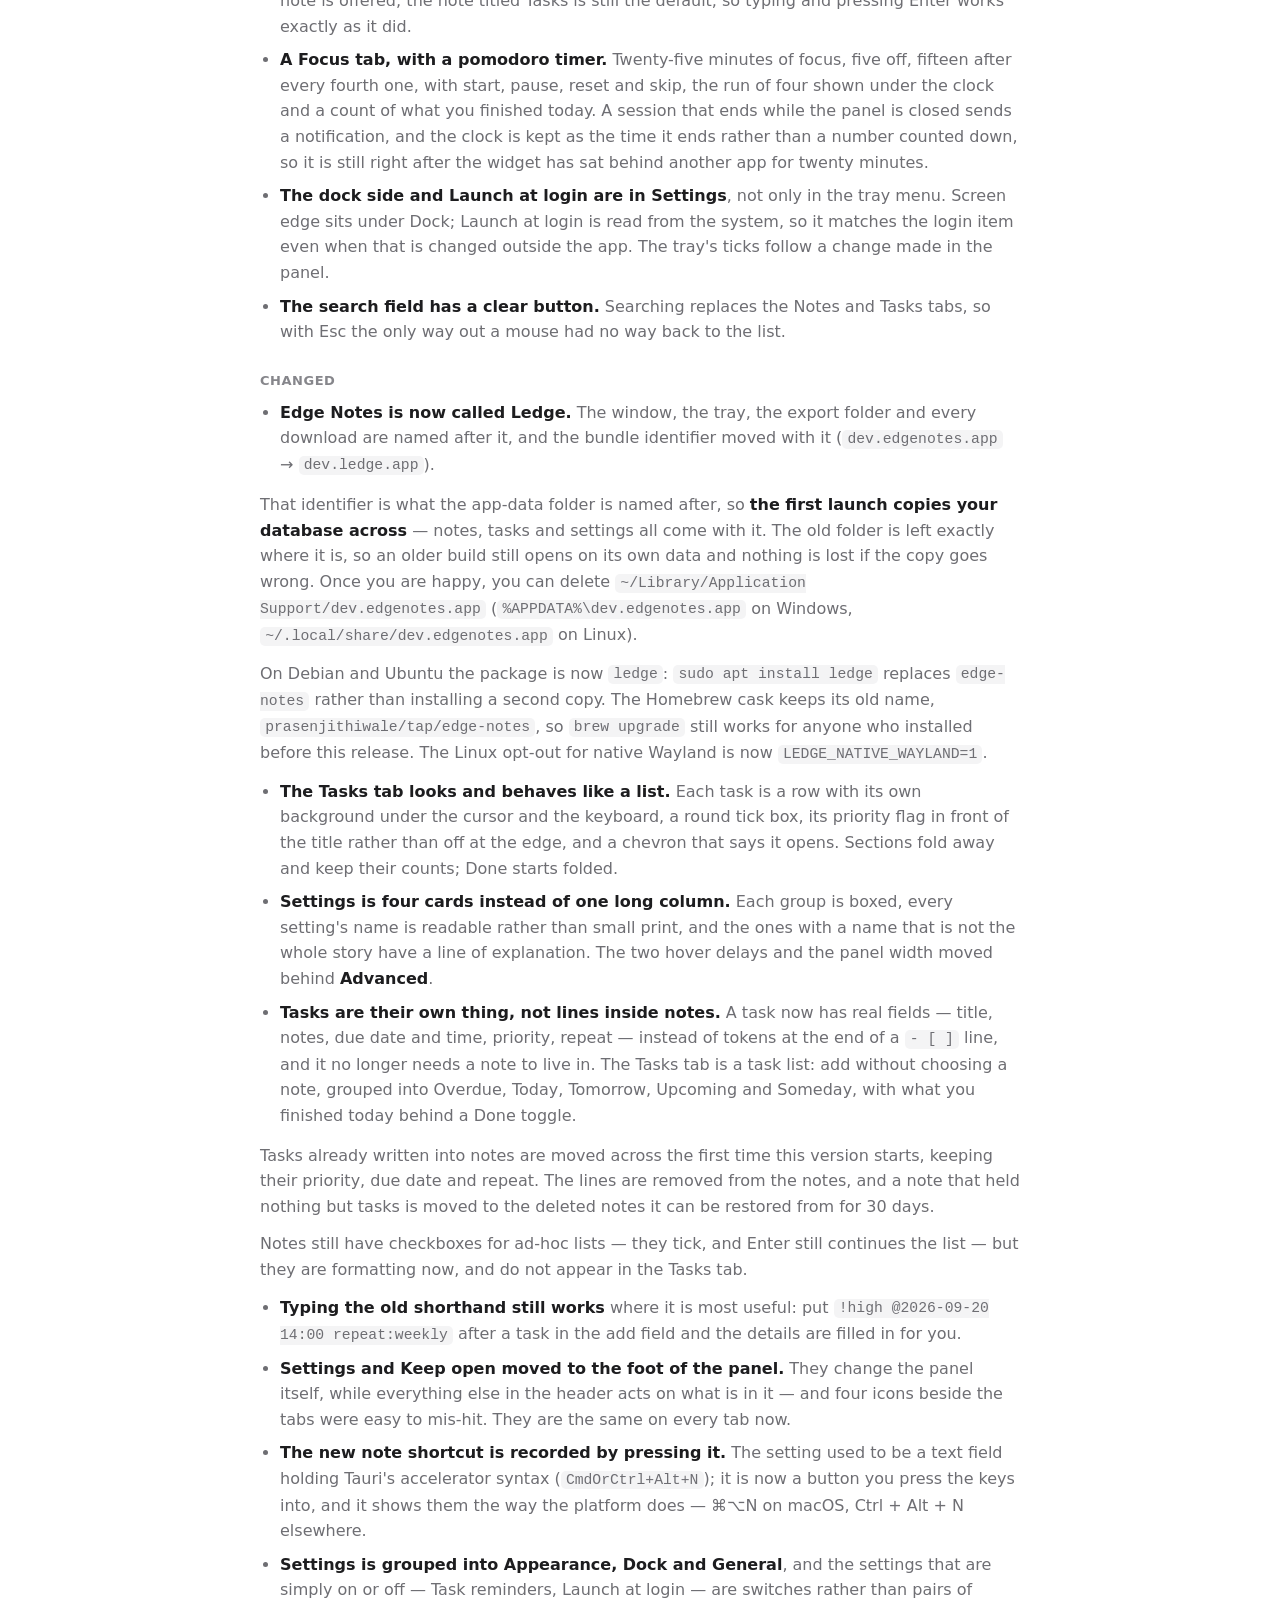
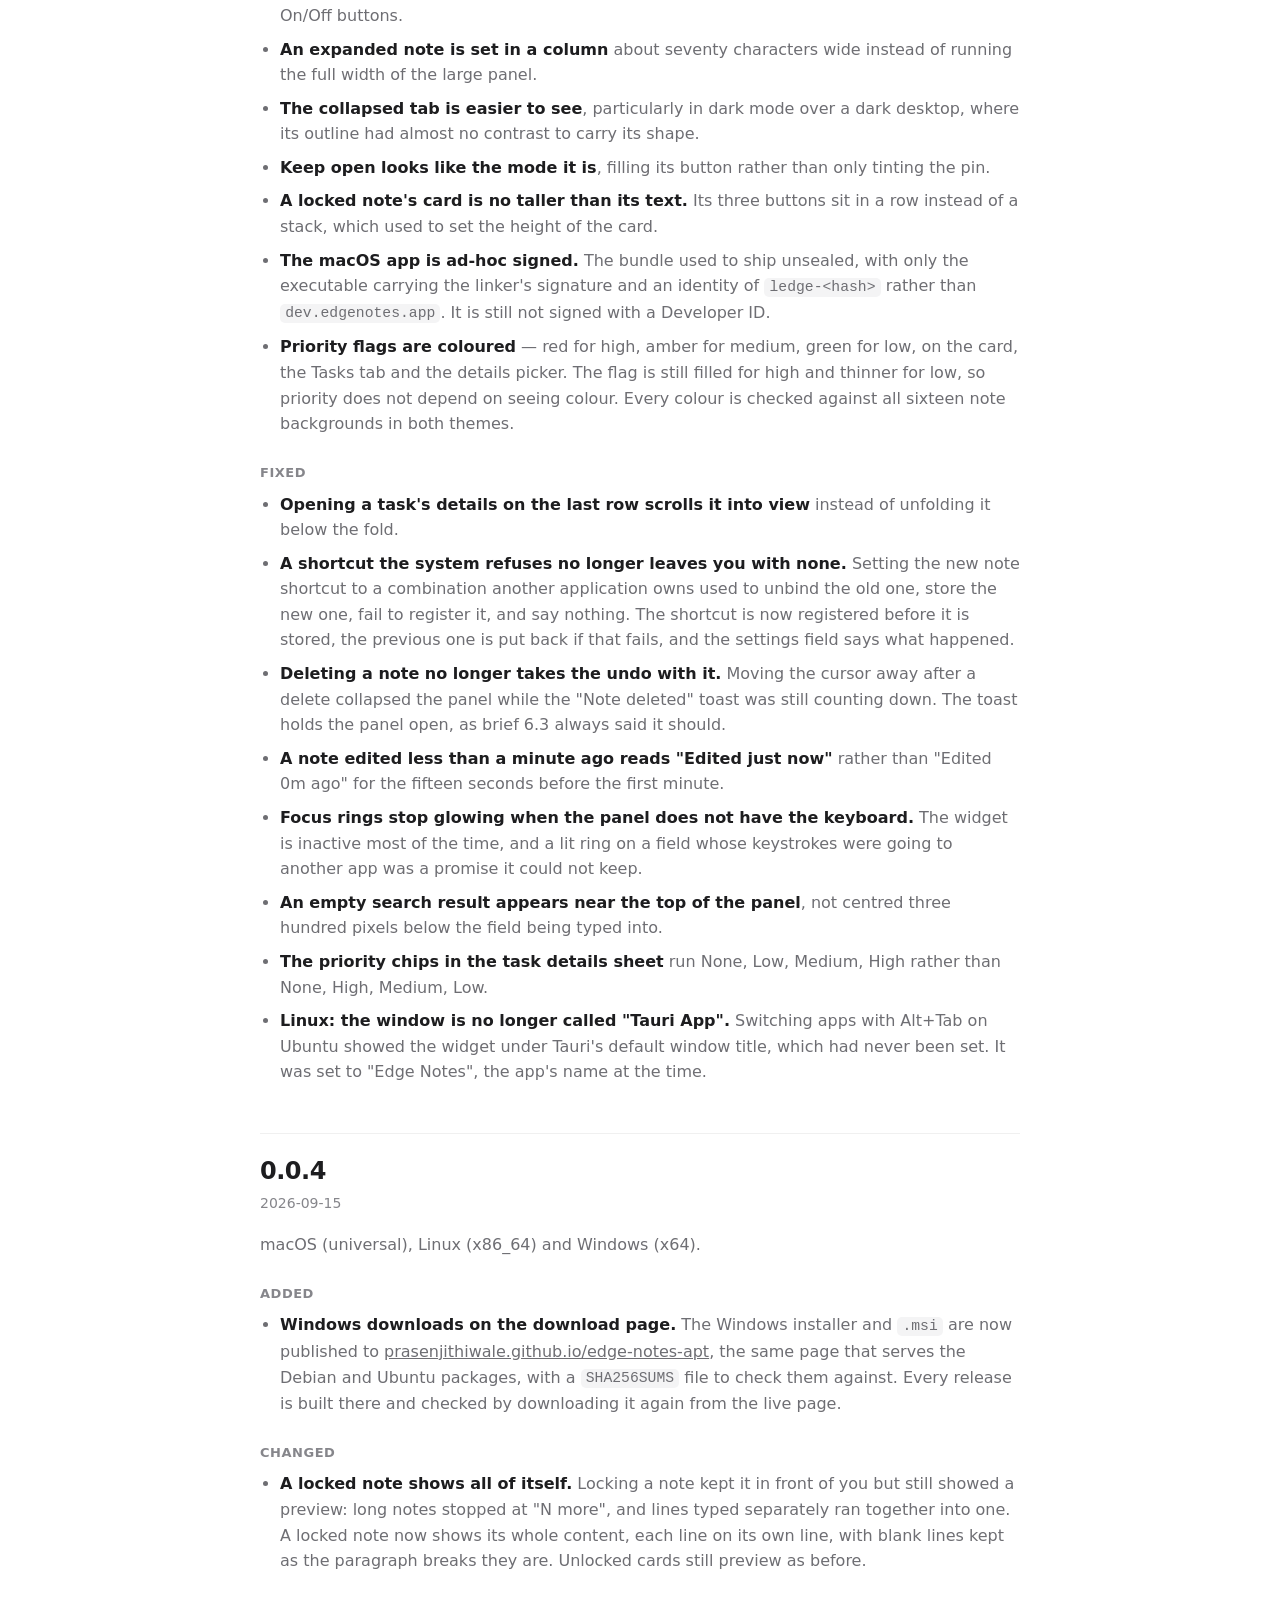
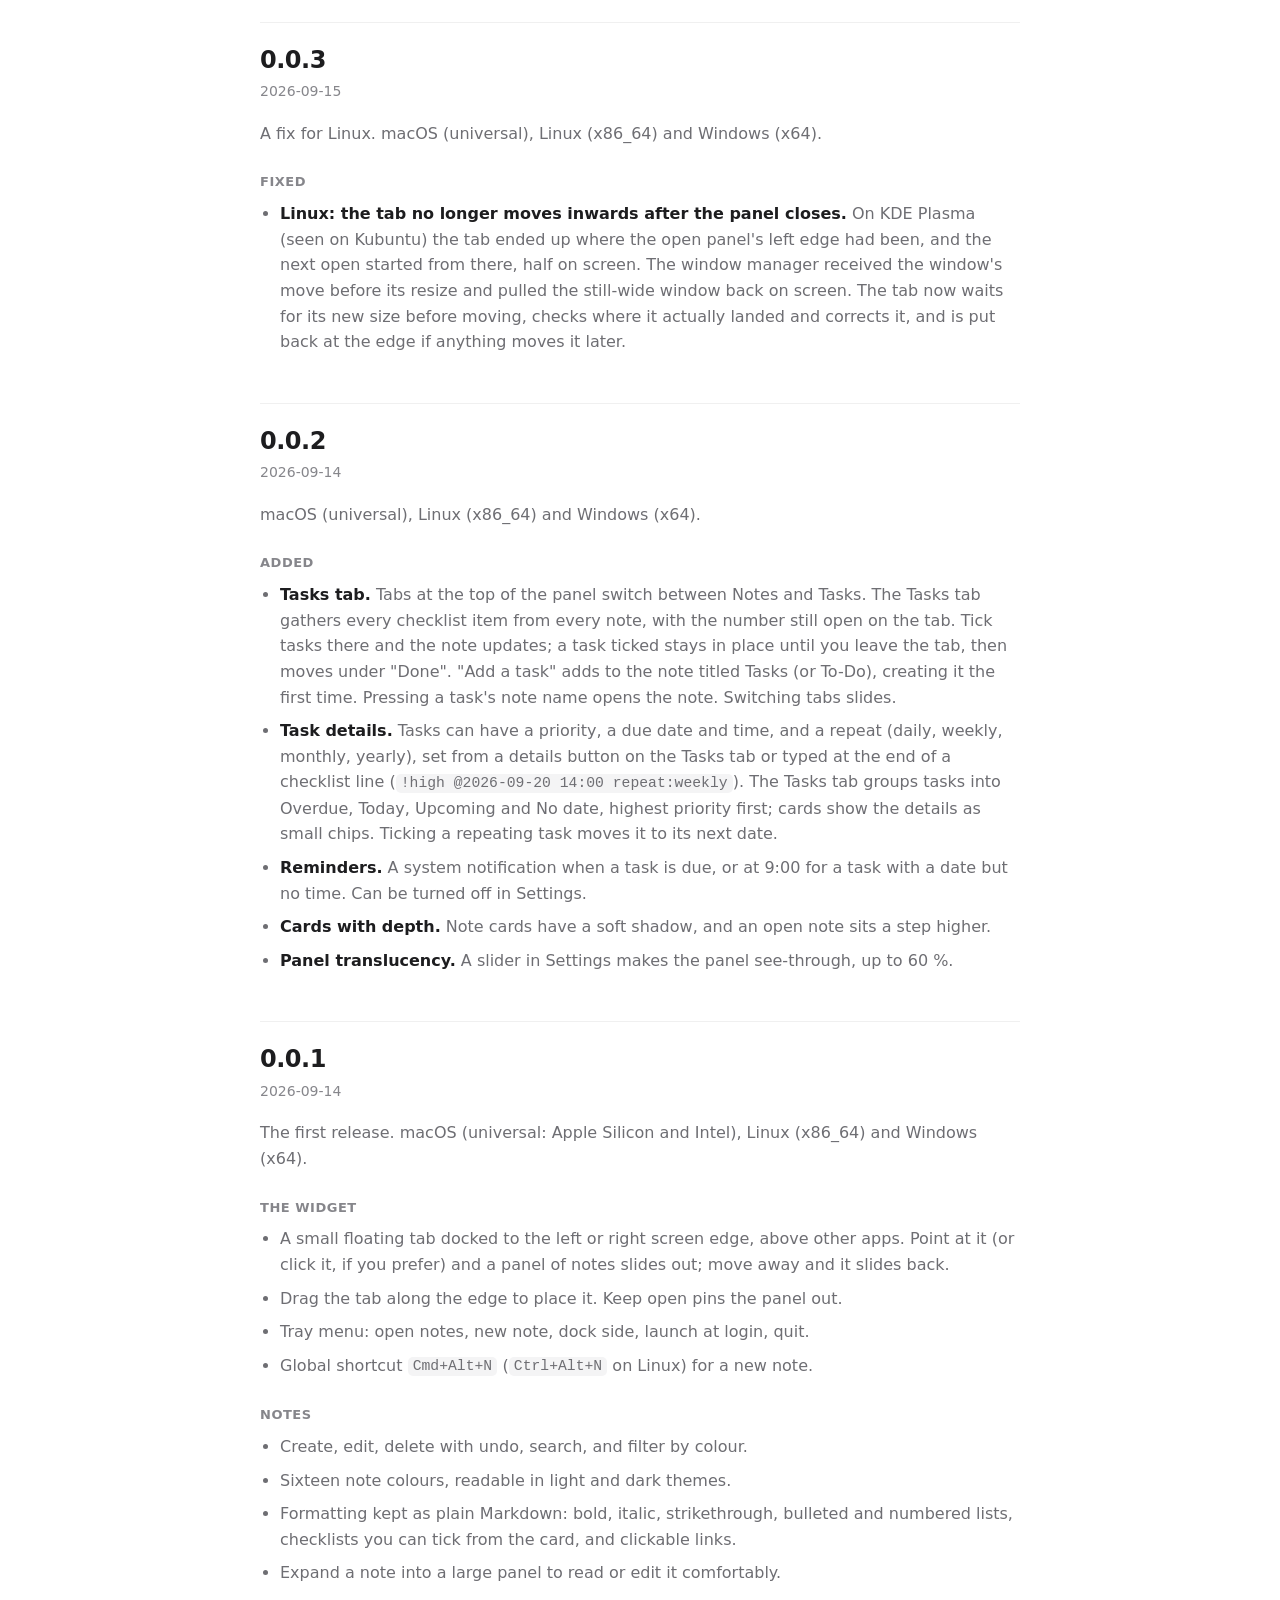
==== commit 691feb45: "edge-notes 0.10.1" ====
--- a/changelog.html
+++ b/changelog.html
@@ -55,6 +55,12 @@
   <p class="lede">Every release of Ledge, newest first, and what changed in it.
   While the version is 0.x a release may change how something behaves.
   <a href="./#download">Downloads are here</a>.</p>
+    <h2 id="0.10.1">0.10.1</h2>
+    <p class="when">2026-09-24</p>
+    <h3>Changed</h3>
+    <ul>
+      <li><b>The task sheet and Clips join the new look.</b> A task&#x27;s sheet is glass, lit by its priority colour, with glass controls, pill chips and a filled Done button. In Clips each copy is a glass tile, and the one on your clipboard now is lit by the panel&#x27;s colour instead of a solid band.</li>
+    </ul>
     <h2 id="0.10.0">0.10.0</h2>
     <p class="when">2026-09-24</p>
     <h3>Changed</h3>
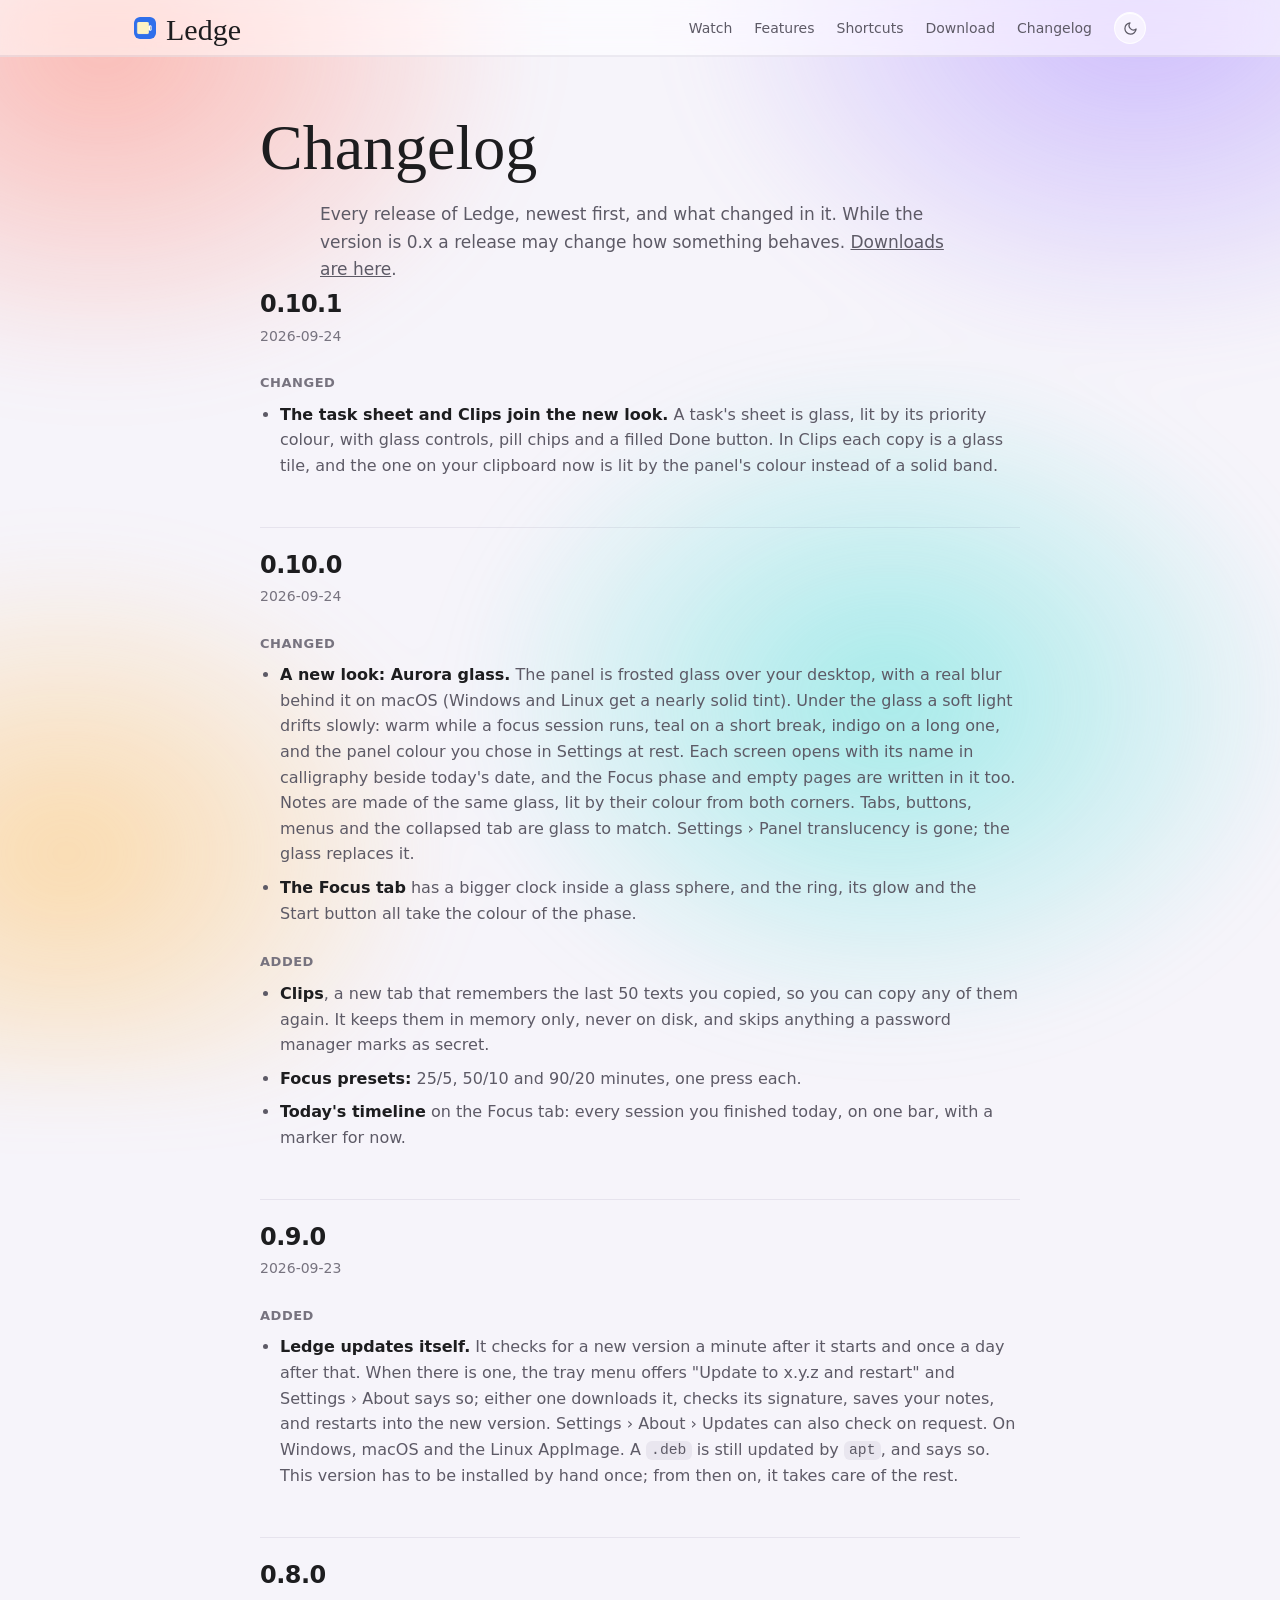
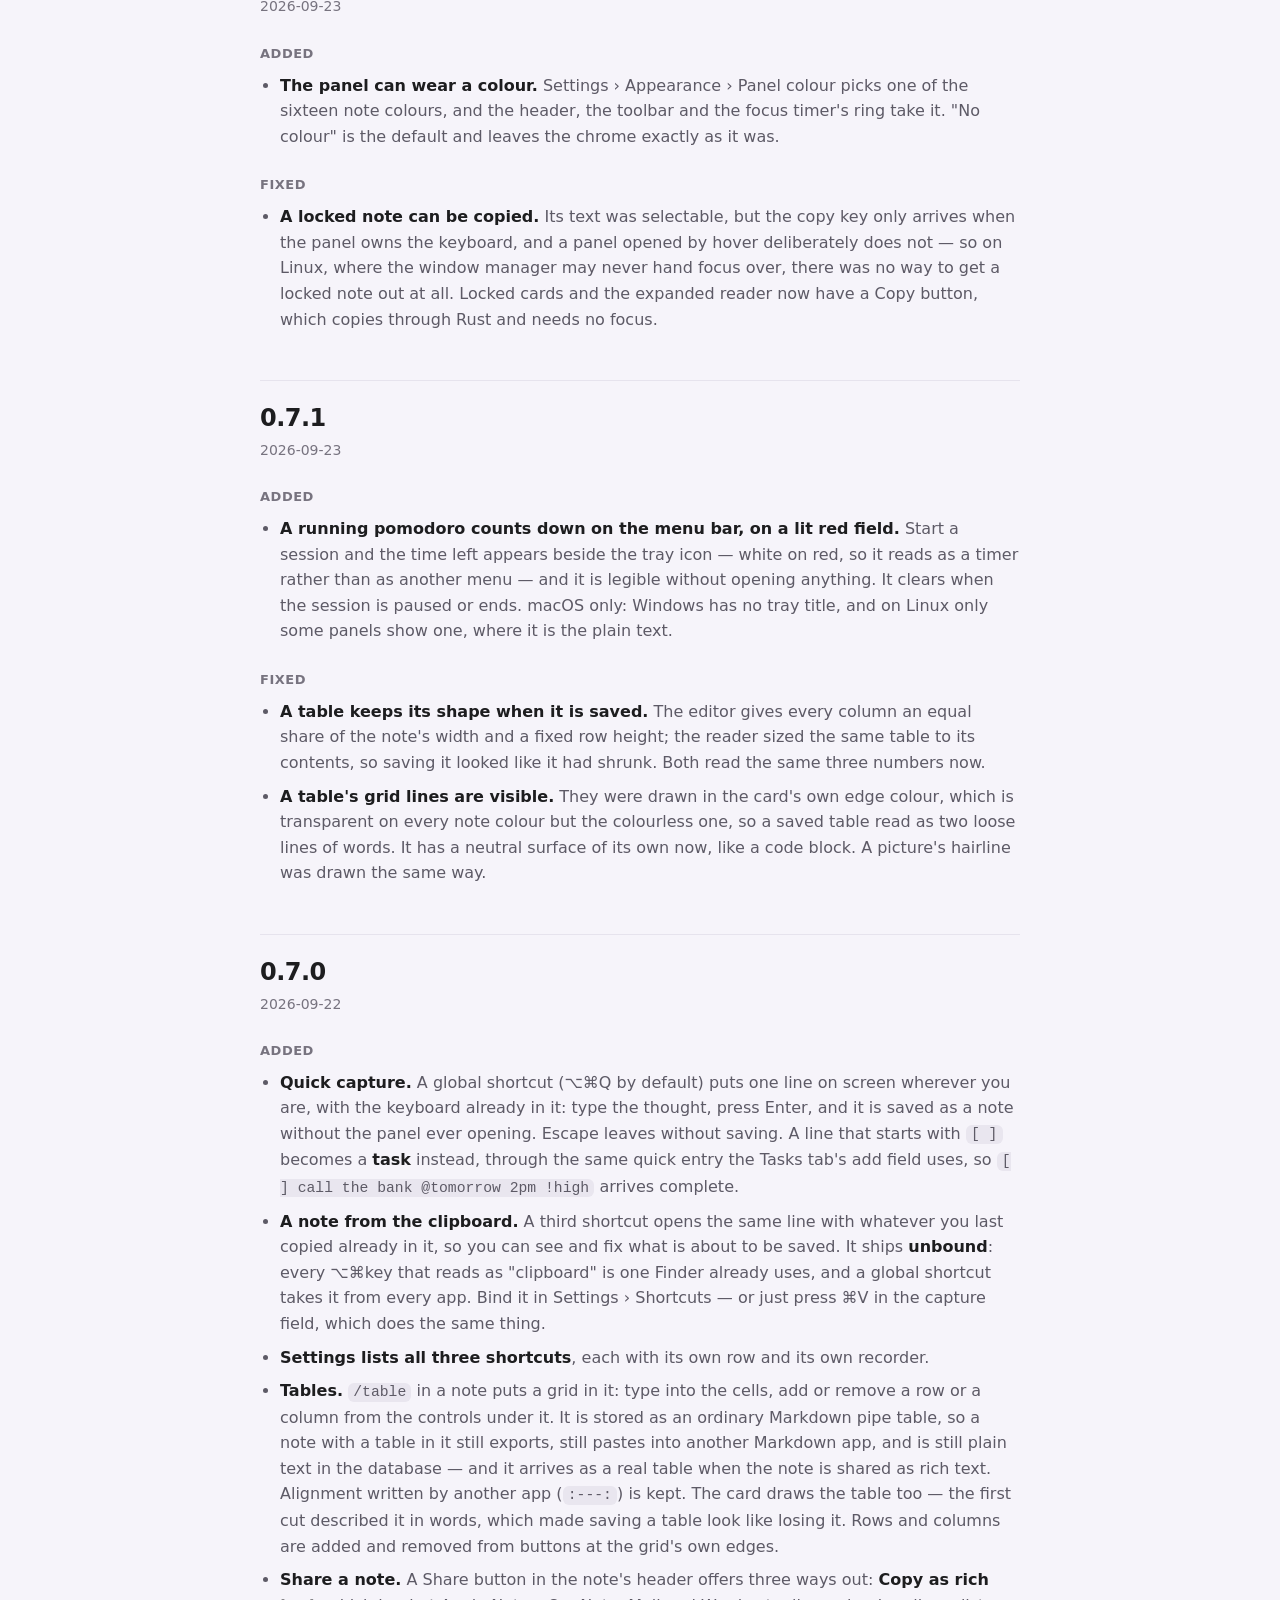
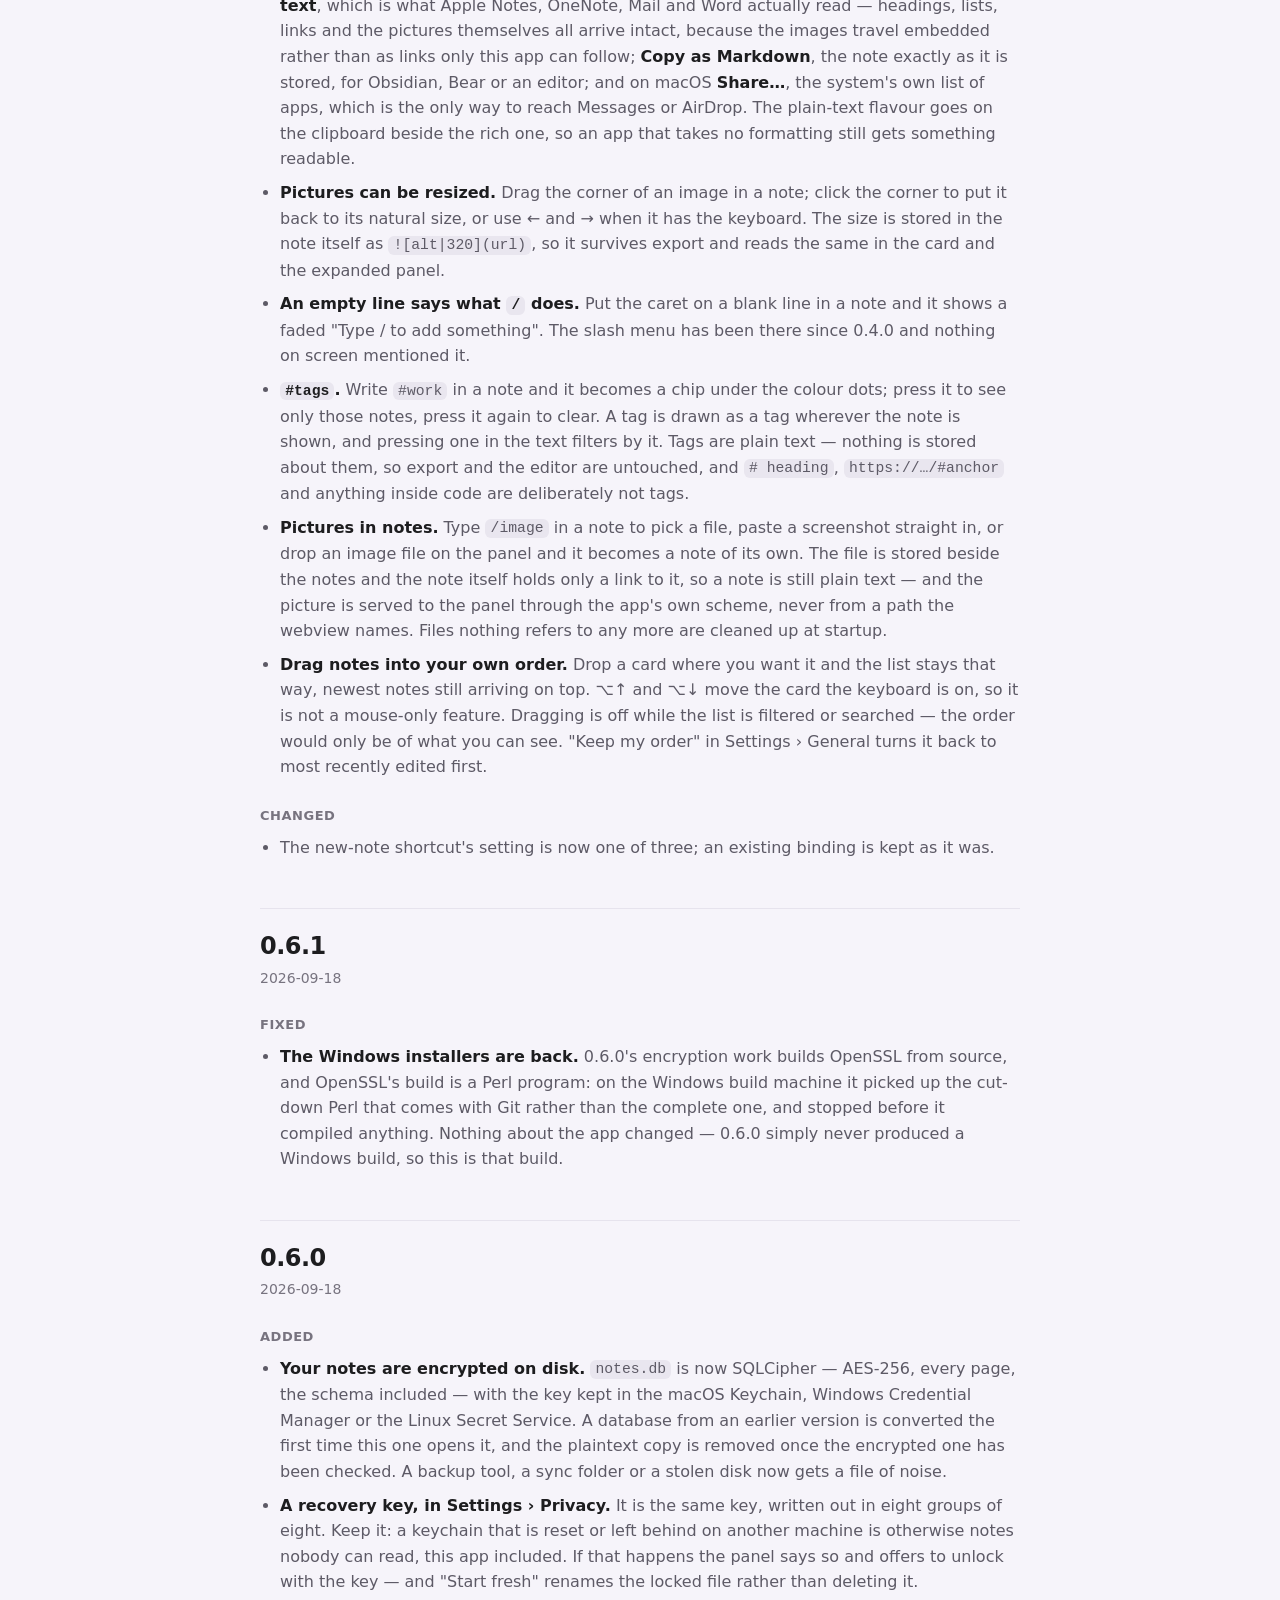
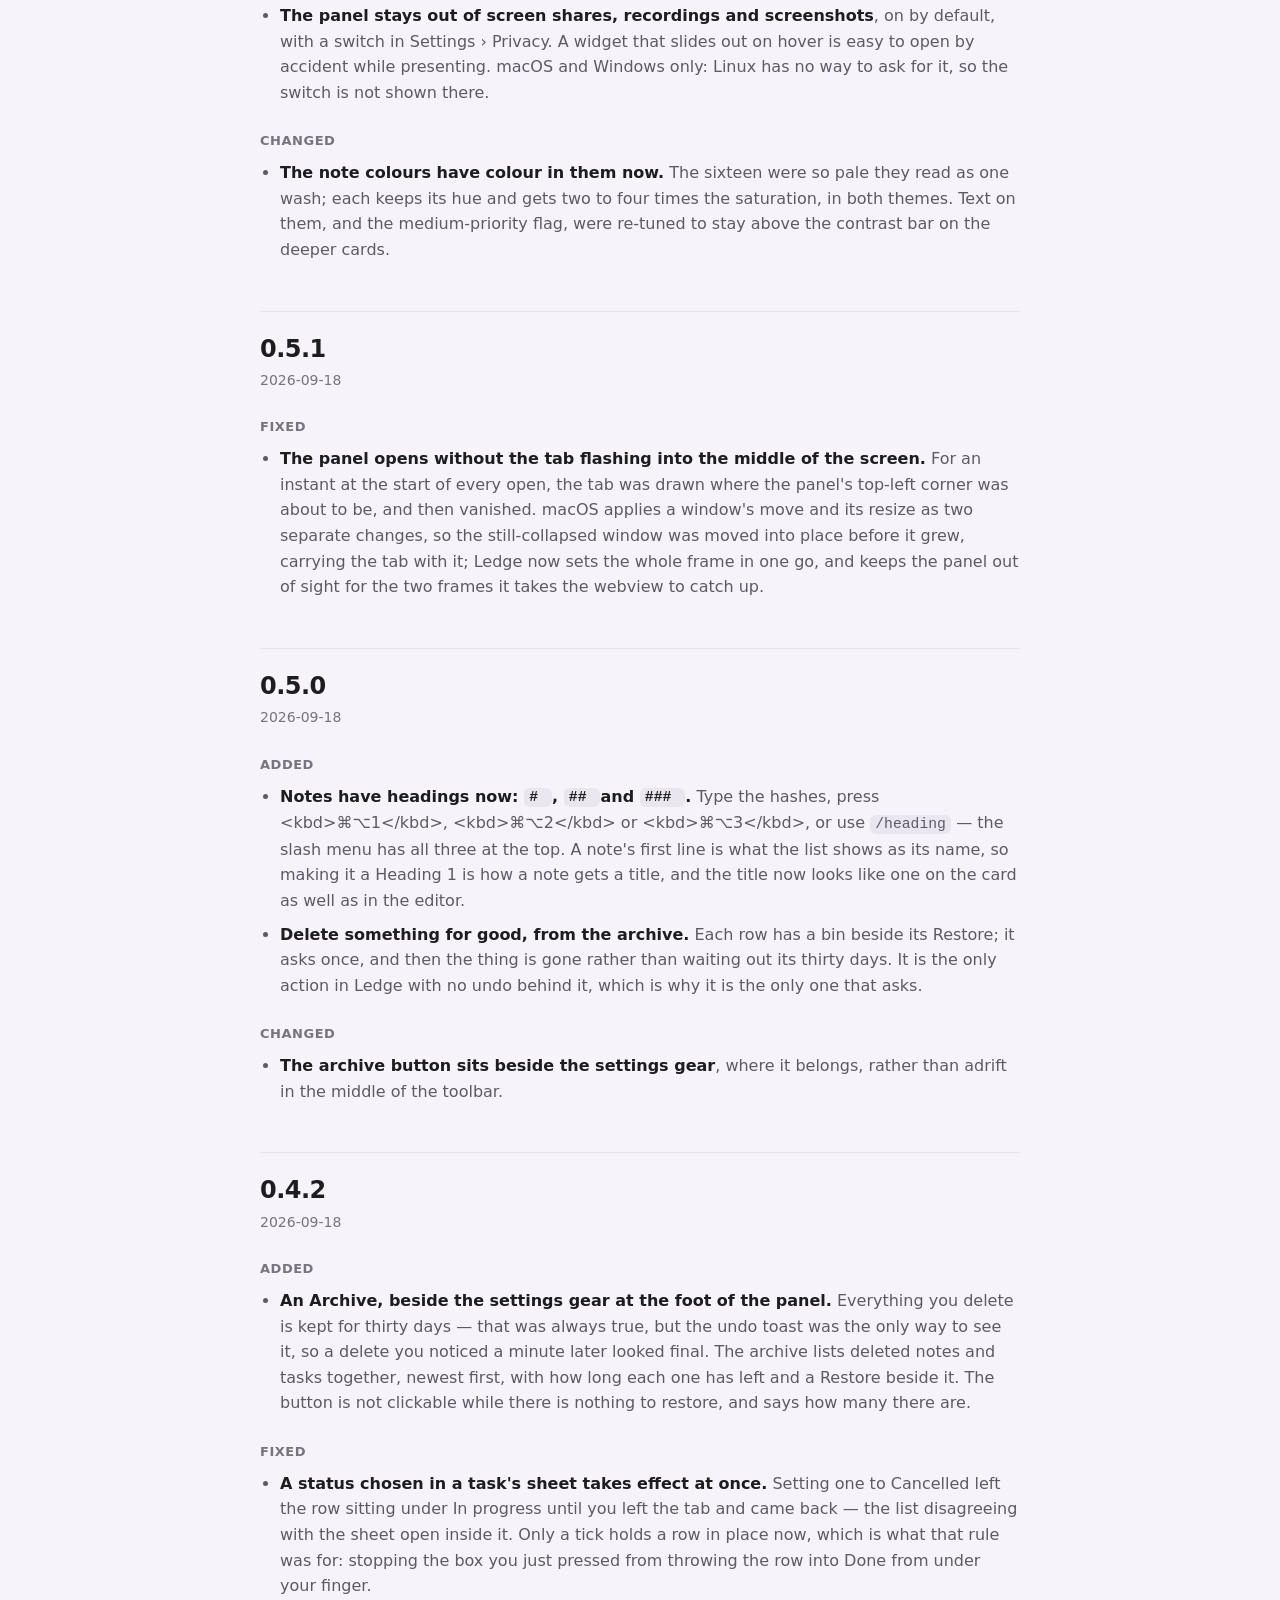
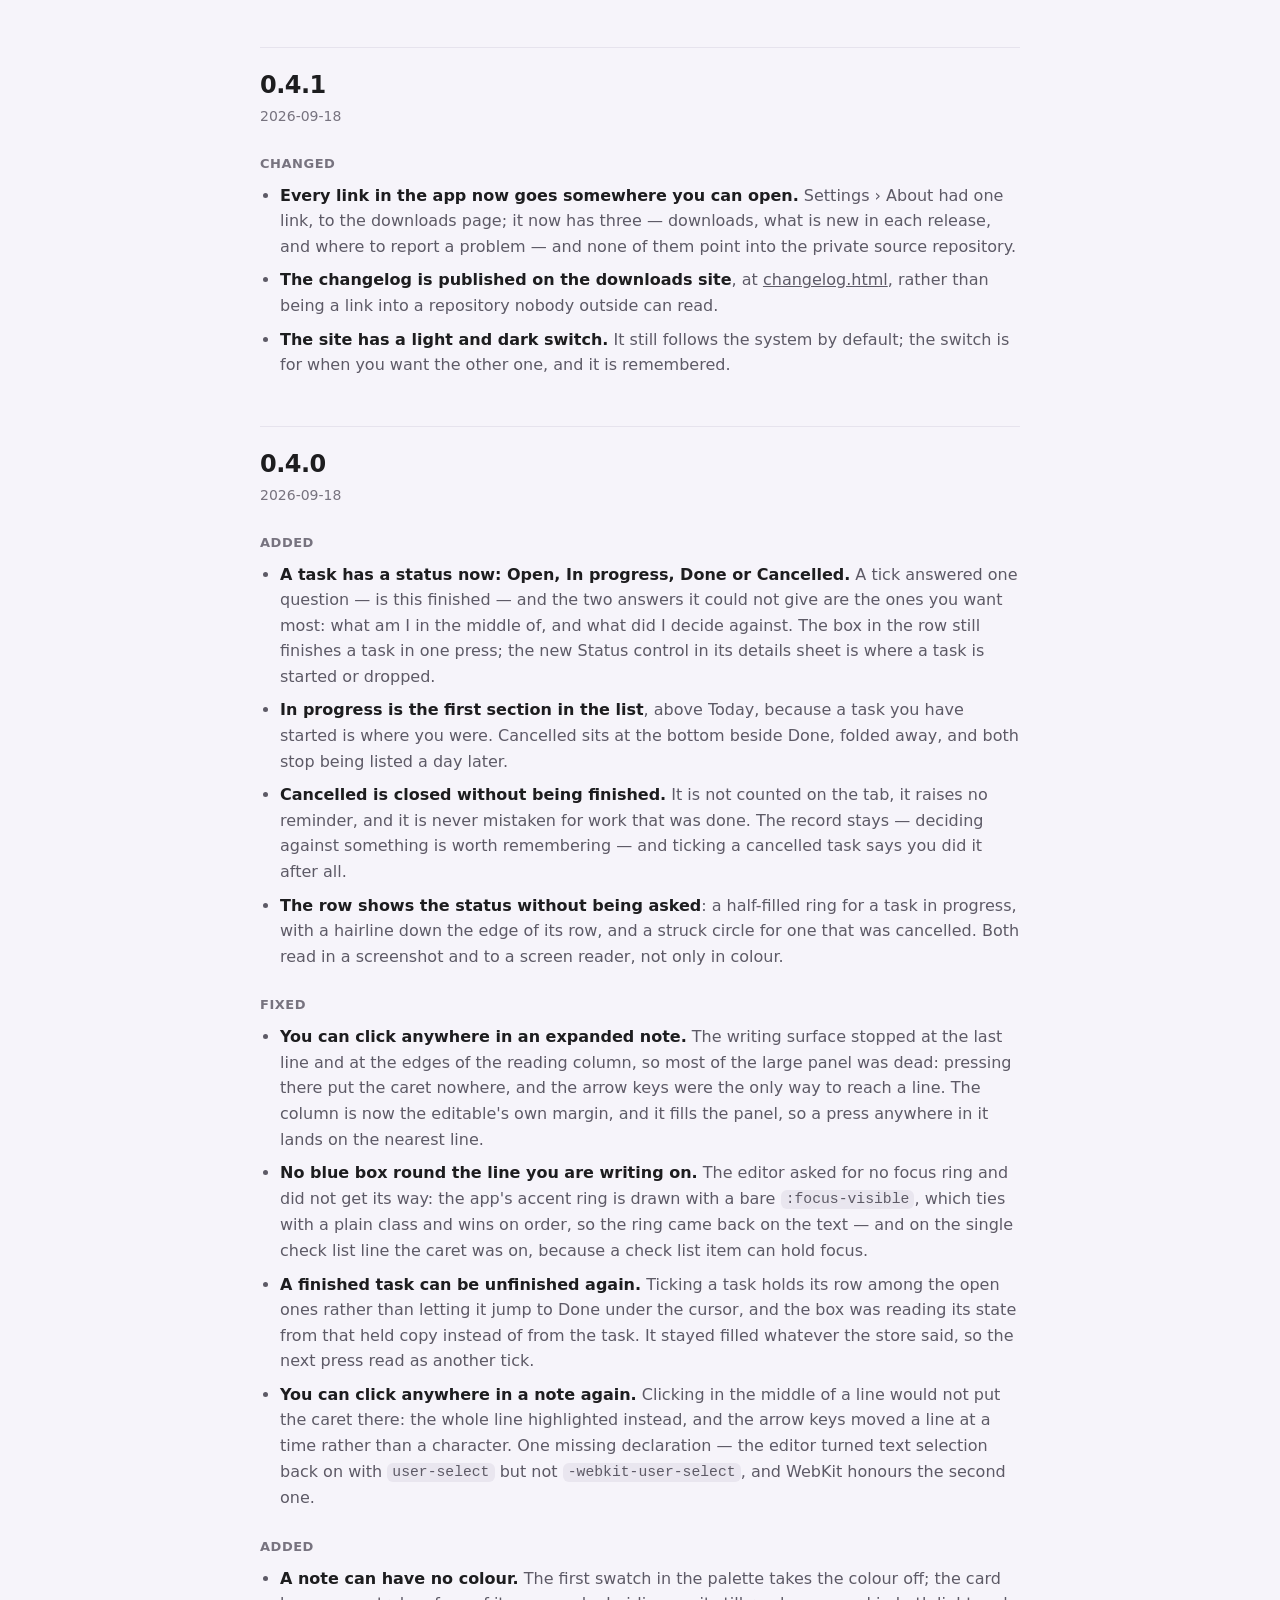
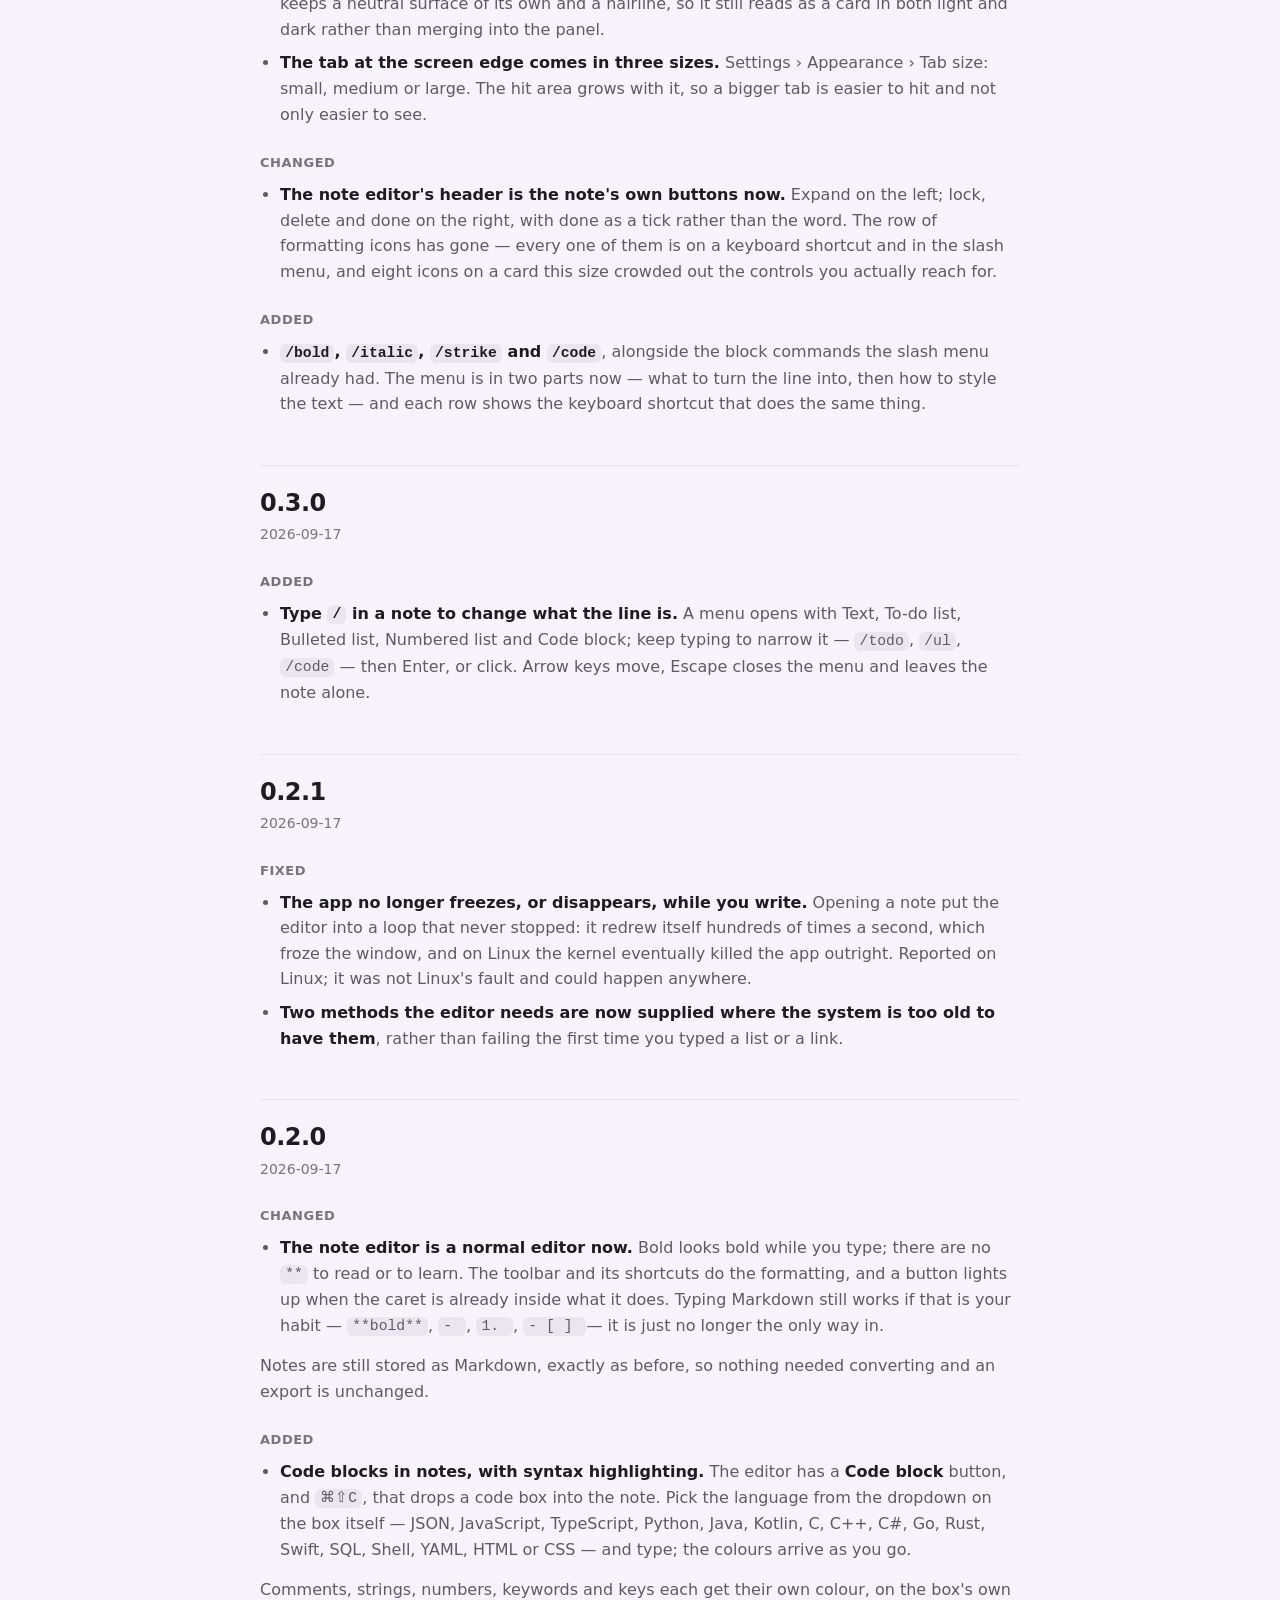
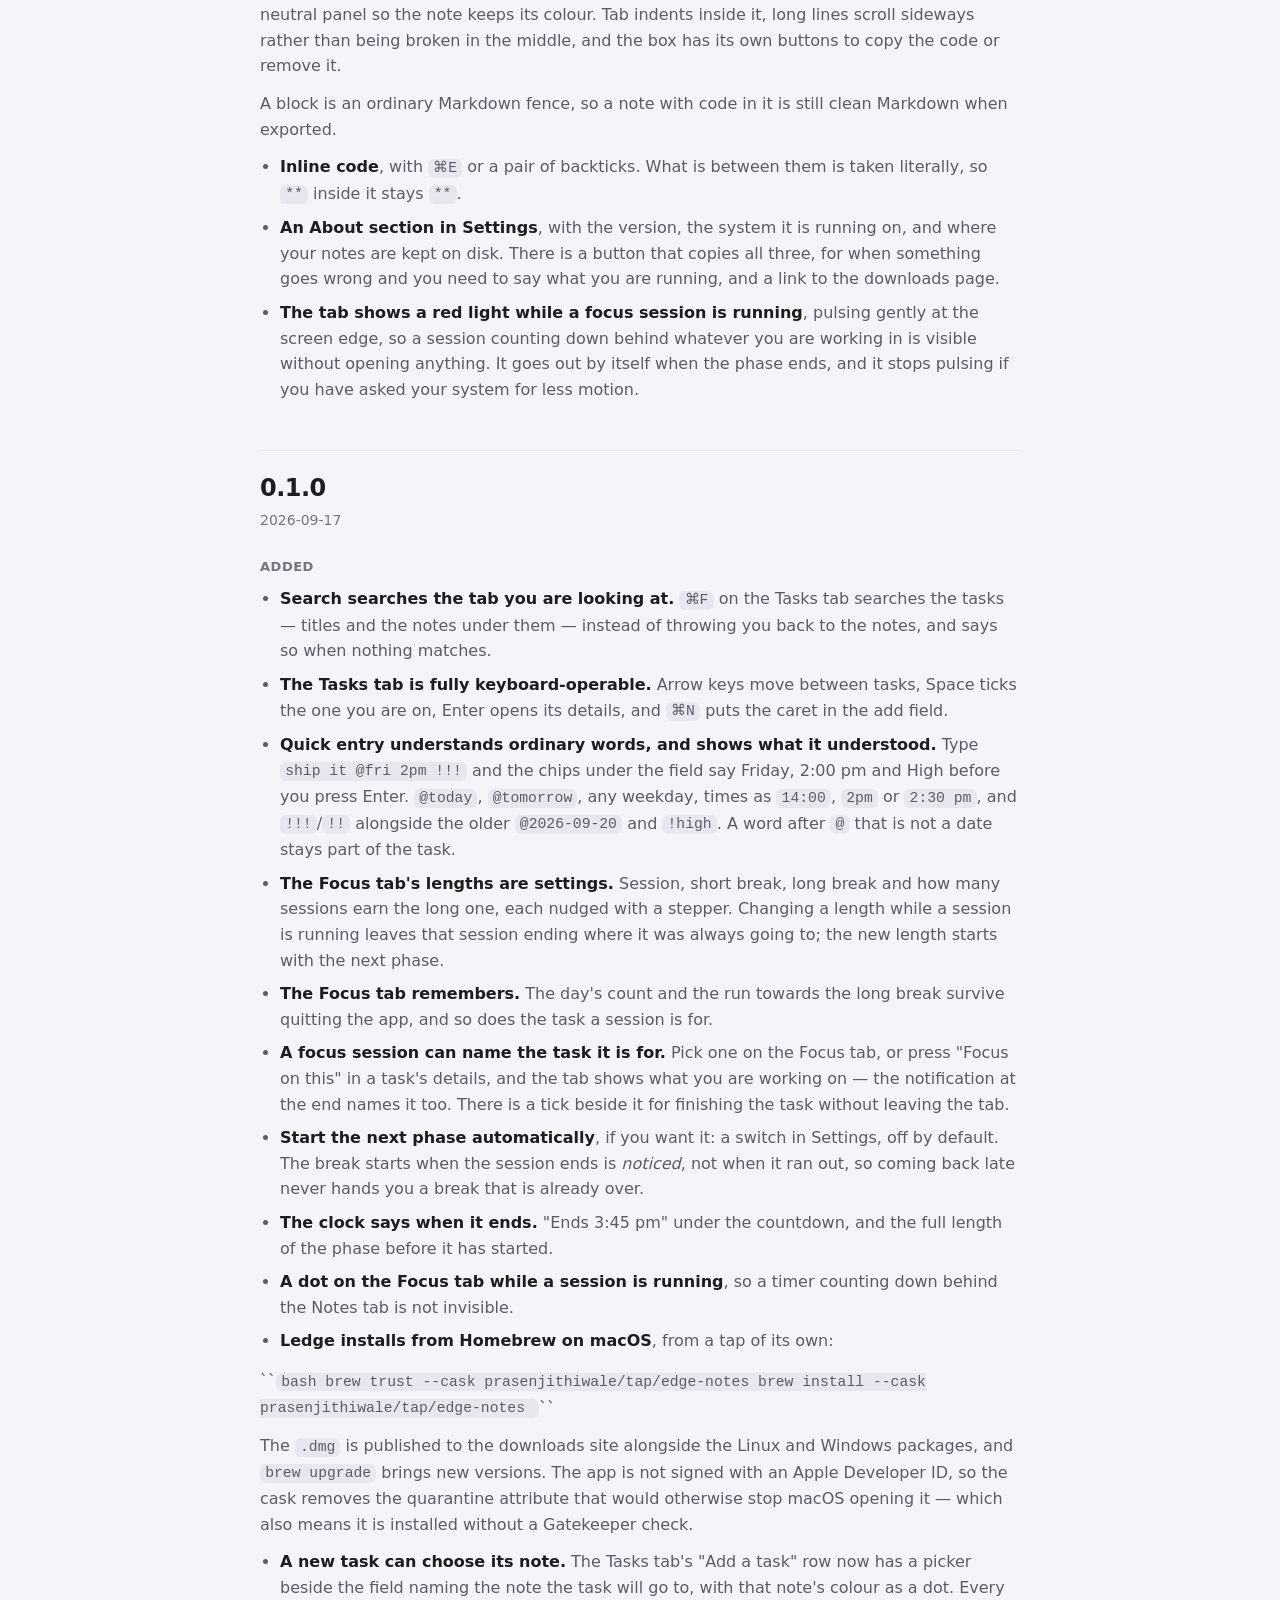
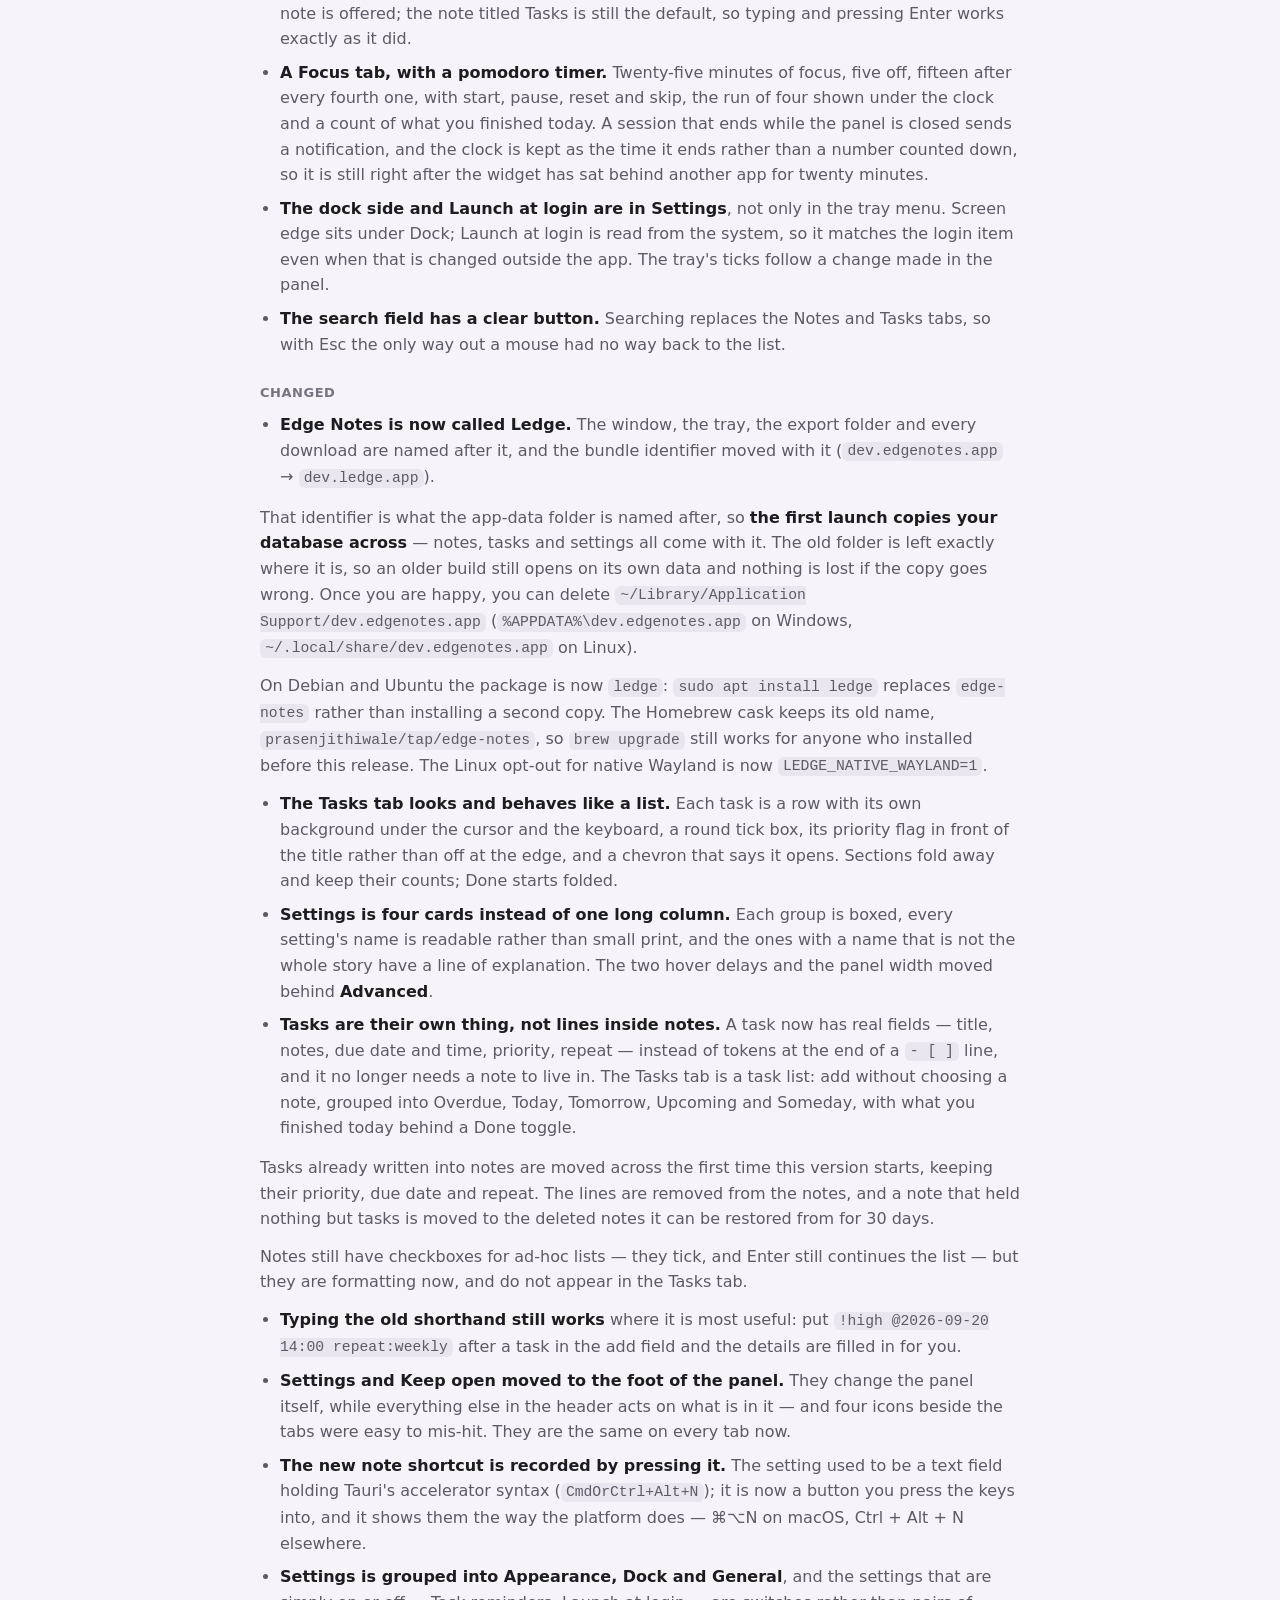
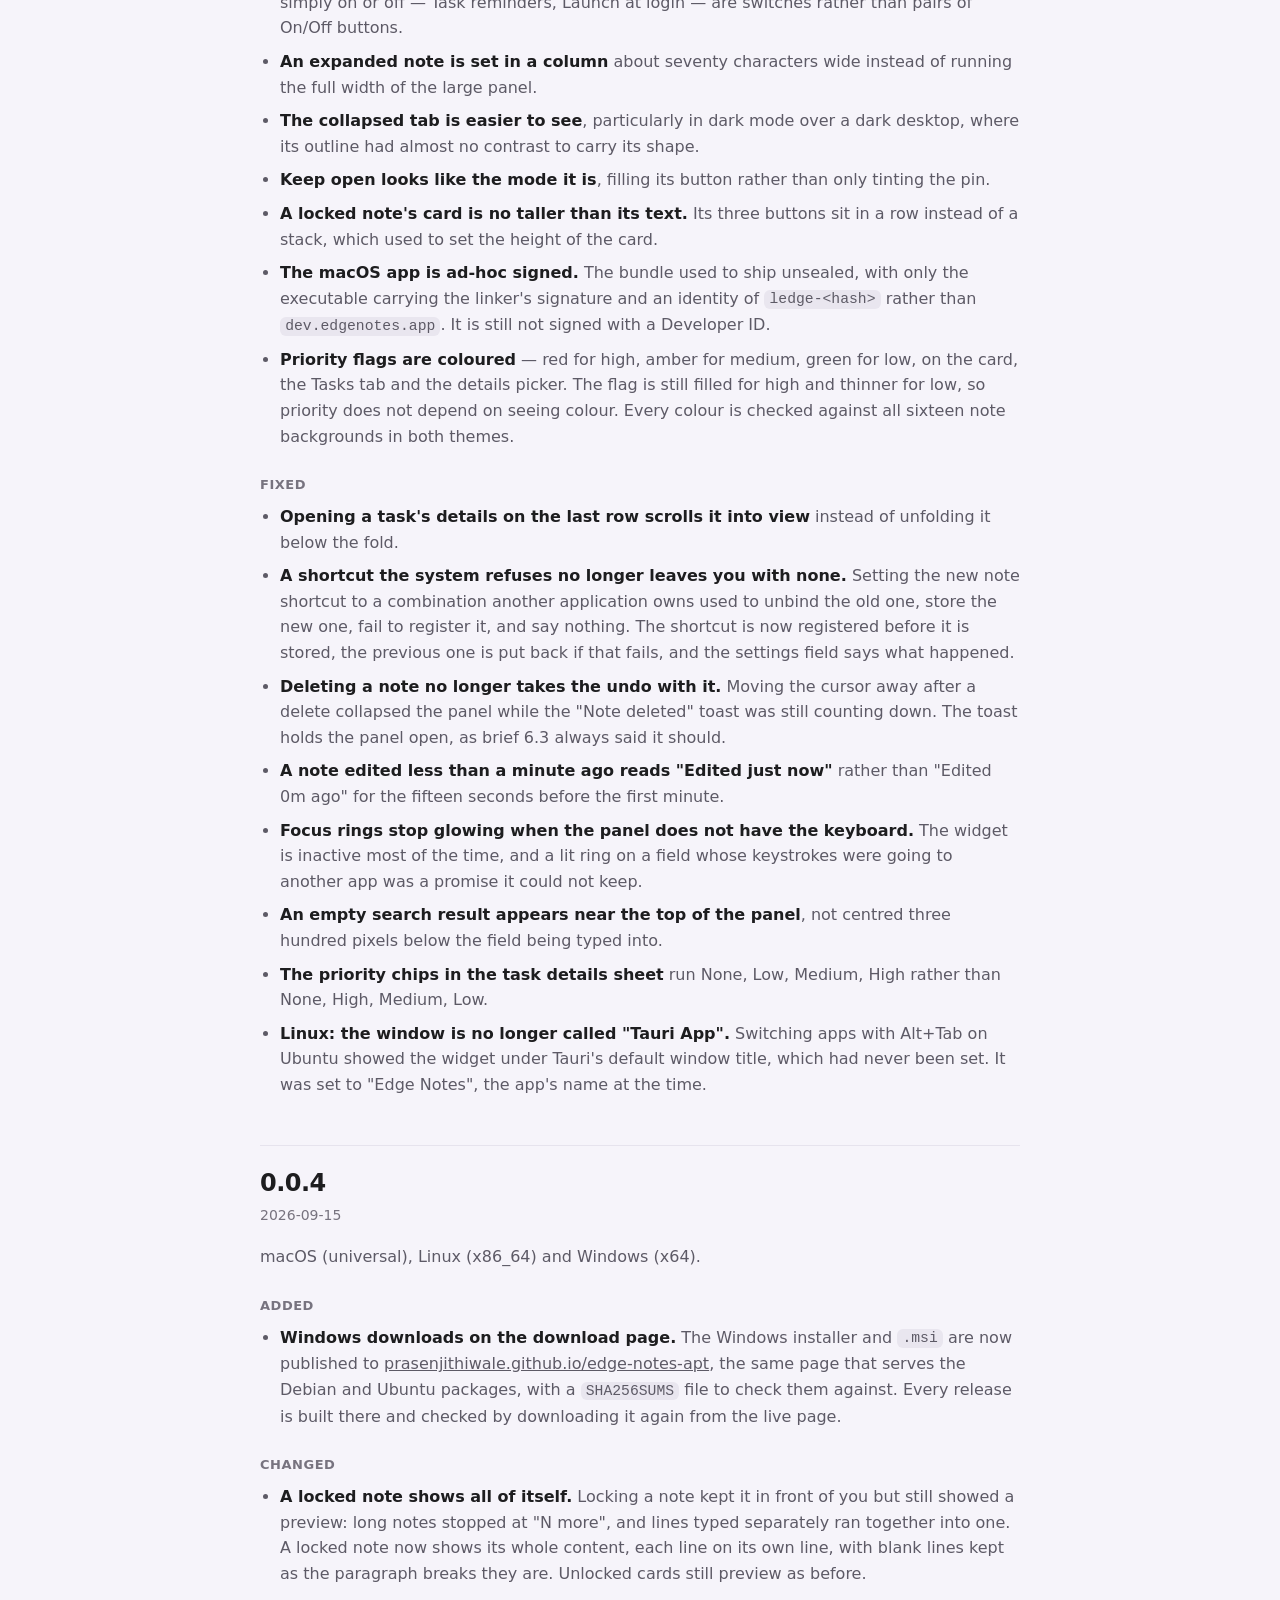
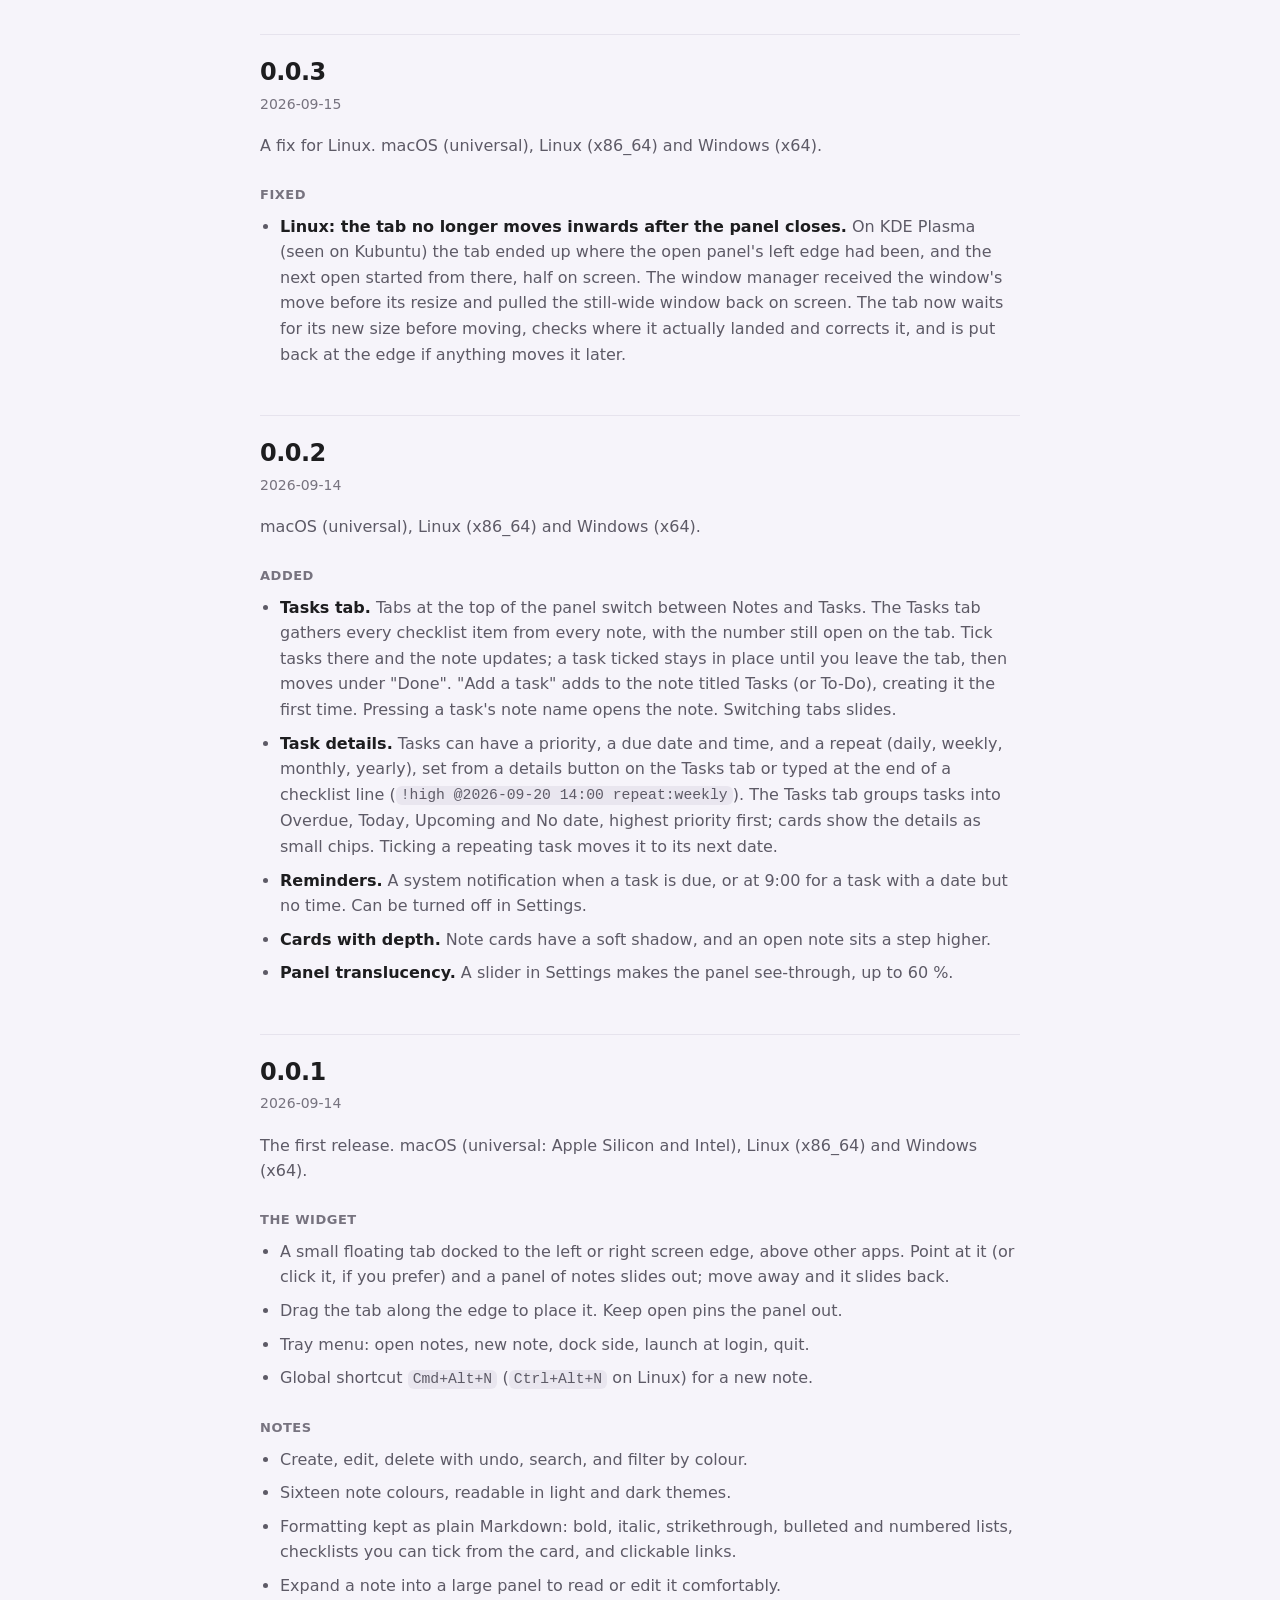
==== commit 8d8fb57f: "Landing page in Aurora glass, with clips Generated by tools/render_site.sh in the source repository:" ====
--- a/changelog.html
+++ b/changelog.html
@@ -36,8 +36,9 @@
 
 <header class="top">
   <div class="wrap top-inner">
-    <a class="wordmark" href="./"><img class="mark" src="icon.png" width="20" height="20" alt=""> Ledge</a>
+    <a class="wordmark" href="./"><img class="mark" src="icon.png" width="22" height="22" alt=""> <span class="script">Ledge</span></a>
     <nav>
+      <a href="./#watch" class="hide-sm">Watch</a>
       <a href="./#features">Features</a>
       <a href="./#keys" class="hide-sm">Shortcuts</a>
       <a href="./#download">Download</a>
--- a/style.css
+++ b/style.css
@@ -1,50 +1,81 @@
+  /* The page wears the app's own look, Aurora glass: frosted surfaces over a soft
+     light, calligraphy for headlines only. The tokens mirror the app's. */
+  @font-face {
+    font-family: "Pinyon Script";
+    font-style: normal;
+    font-weight: 400;
+    font-display: swap;
+    src: url("fonts/PinyonScript-latin.woff2") format("woff2");
+    unicode-range: U+0000-00FF, U+0131, U+0152-0153, U+02BB-02BC, U+02C6, U+02DA, U+02DC, U+2000-206F, U+20AC, U+2122;
+  }
+  @font-face {
+    font-family: "Pinyon Script";
+    font-style: normal;
+    font-weight: 400;
+    font-display: swap;
+    src: url("fonts/PinyonScript-latin-ext.woff2") format("woff2");
+    unicode-range: U+0100-02BA, U+02BD-02C5, U+02C7-02CC, U+02CE-02D7, U+02DD-02FF, U+1E00-1E9F, U+2020, U+20A0-20AB;
+  }
   :root {
     color-scheme: light dark;
-    --bg: #fff;
-    --bg-soft: #f5f5f7;
-    --card: #fff;
+    --bg: #f6f4fa;
     --fg: #1d1d1f;
-    --muted: #6e6e73;
-    --faint: #86868b;
-    --code: #f4f4f5;
-    --border: rgba(0, 0, 0, .09);
-    --hairline: rgba(0, 0, 0, .06);
-    --shadow: 0 1px 2px rgba(0,0,0,.05), 0 12px 36px rgba(0,0,0,.10);
-    --shadow-soft: 0 1px 2px rgba(0,0,0,.04), 0 6px 20px rgba(0,0,0,.06);
-    --accent: #2f6df6;
+    --muted: #5d5a66;
+    --faint: #77737f;
+    --code: rgba(40, 20, 70, .06);
+    --border: rgba(60, 40, 90, .12);
+    --hairline: rgba(60, 40, 90, .08);
+    --glass: rgba(255, 255, 255, .55);
+    --glass-strong: rgba(255, 255, 255, .8);
+    --glass-edge: rgba(255, 255, 255, .78);
+    --glass-hi: rgba(255, 255, 255, .92);
+    --shadow: 0 30px 70px -32px rgba(40, 20, 80, .45);
+    --shadow-soft: 0 14px 34px -22px rgba(40, 20, 80, .4);
+    --aura-opacity: .55;
+    --accent: #6c5ce7;
+    --on-ink: #fff;
+    --script: "Pinyon Script", "Snell Roundhand", "Apple Chancery", cursive;
   }
   /* Dark, twice: for a system that asks for it where the reader has not chosen,
      and for a reader who has. The :not() is what lets a stored "light" win over
      the system — a switch that only worked one way would not be a switch. */
   @media (prefers-color-scheme: dark) {
     :root:not([data-theme="light"]) {
-    --bg: #131315;
-    --bg-soft: #1b1b1e;
-    --card: #1c1c1f;
-    --fg: #f2f2f3;
-    --muted: #a1a1a6;
-    --faint: #8a8a8f;
-    --code: #232327;
-    --border: rgba(255, 255, 255, .11);
-    --hairline: rgba(255, 255, 255, .07);
-    --shadow: 0 1px 2px rgba(0,0,0,.5), 0 18px 48px rgba(0,0,0,.55);
-    --shadow-soft: 0 1px 2px rgba(0,0,0,.4), 0 8px 24px rgba(0,0,0,.35);
-    --accent: #6f9bff;
+    --bg: #121016;
+    --fg: #f2f0f6;
+    --muted: #b3aec0;
+    --faint: #8f8a9b;
+    --code: rgba(255, 255, 255, .07);
+    --border: rgba(255, 255, 255, .13);
+    --hairline: rgba(255, 255, 255, .08);
+    --glass: rgba(30, 27, 38, .55);
+    --glass-strong: rgba(36, 33, 46, .82);
+    --glass-edge: rgba(255, 255, 255, .12);
+    --glass-hi: rgba(255, 255, 255, .12);
+    --shadow: 0 30px 70px -30px rgba(0, 0, 0, .8);
+    --shadow-soft: 0 14px 34px -20px rgba(0, 0, 0, .7);
+    --aura-opacity: .32;
+    --accent: #a898ff;
+    --on-ink: #16141b;
     }
   }
   :root[data-theme="dark"] {
-    --bg: #131315;
-    --bg-soft: #1b1b1e;
-    --card: #1c1c1f;
-    --fg: #f2f2f3;
-    --muted: #a1a1a6;
-    --faint: #8a8a8f;
-    --code: #232327;
-    --border: rgba(255, 255, 255, .11);
-    --hairline: rgba(255, 255, 255, .07);
-    --shadow: 0 1px 2px rgba(0,0,0,.5), 0 18px 48px rgba(0,0,0,.55);
-    --shadow-soft: 0 1px 2px rgba(0,0,0,.4), 0 8px 24px rgba(0,0,0,.35);
-    --accent: #6f9bff;
+    --bg: #121016;
+    --fg: #f2f0f6;
+    --muted: #b3aec0;
+    --faint: #8f8a9b;
+    --code: rgba(255, 255, 255, .07);
+    --border: rgba(255, 255, 255, .13);
+    --hairline: rgba(255, 255, 255, .08);
+    --glass: rgba(30, 27, 38, .55);
+    --glass-strong: rgba(36, 33, 46, .82);
+    --glass-edge: rgba(255, 255, 255, .12);
+    --glass-hi: rgba(255, 255, 255, .12);
+    --shadow: 0 30px 70px -30px rgba(0, 0, 0, .8);
+    --shadow-soft: 0 14px 34px -20px rgba(0, 0, 0, .7);
+    --aura-opacity: .32;
+    --accent: #a898ff;
+    --on-ink: #16141b;
   }
   * { box-sizing: border-box; }
   html { scroll-behavior: smooth; }
@@ -54,15 +85,42 @@
     color: var(--fg);
     font: 16px/1.6 -apple-system, BlinkMacSystemFont, "Segoe UI", Inter, Ubuntu, Cantarell, system-ui, sans-serif;
     -webkit-font-smoothing: antialiased;
-  }
-  img { max-width: 100%; height: auto; display: block; }
+    position: relative;
+    isolation: isolate;
+  }
+  /* The aura: the app's light under the glass, drifting slowly behind the page. */
+  body::before {
+    content: "";
+    position: fixed;
+    inset: -20vh -20vw;
+    z-index: -1;
+    pointer-events: none;
+    opacity: var(--aura-opacity);
+    background:
+      radial-gradient(34% 38% at 20% 18%, #ff8a7a 0%, transparent 70%),
+      radial-gradient(36% 40% at 78% 14%, #a98bff 0%, transparent 70%),
+      radial-gradient(34% 38% at 64% 70%, #5fe3dc 0%, transparent 70%),
+      radial-gradient(30% 34% at 18% 82%, #ffc56b 0%, transparent 70%);
+    filter: blur(40px);
+    animation: aura 26s ease-in-out infinite alternate;
+  }
+  @keyframes aura {
+    from { transform: translate(-2vw, -1vh) rotate(-3deg); }
+    to { transform: translate(2vw, 2vh) rotate(4deg) scale(1.05); }
+  }
+  @media (prefers-reduced-motion: reduce) {
+    body::before { animation: none; }
+    html { scroll-behavior: auto; }
+  }
+  img, video { max-width: 100%; height: auto; display: block; }
   a { color: inherit; }
+  :focus-visible { outline: 2px solid var(--accent); outline-offset: 3px; border-radius: 6px; }
   code, kbd, pre { font-family: ui-monospace, SFMono-Regular, Menlo, Consolas, monospace; }
-  code { font-size: .92em; background: var(--code); border-radius: 5px; padding: .1em .35em; }
+  code { font-size: .92em; background: var(--code); border-radius: 6px; padding: .1em .35em; }
   pre {
     background: var(--code);
     border: 1px solid var(--hairline);
-    border-radius: 12px;
+    border-radius: 14px;
     padding: 14px 16px;
     overflow-x: auto;
     font-size: 13px;
@@ -73,80 +131,106 @@
     font-size: .82em;
     border: 1px solid var(--border);
     border-bottom-width: 2px;
-    border-radius: 6px;
+    border-radius: 7px;
     padding: .1em .4em;
-    background: var(--card);
+    background: var(--glass-strong);
     white-space: nowrap;
   }
-  .wrap { max-width: 1020px; margin: 0 auto; padding: 0 24px; }
+  .wrap { max-width: 1060px; margin: 0 auto; padding: 0 24px; }
   .narrow { max-width: 760px; }
+  .script { font-family: var(--script); font-weight: 400; letter-spacing: 0; }
+
+  /* A glass surface: frosted, with a lit top edge. */
+  .glass, .card, .note, .download, .reel-frame, header.top {
+    background: var(--glass);
+    -webkit-backdrop-filter: blur(22px) saturate(1.6);
+    backdrop-filter: blur(22px) saturate(1.6);
+    border: 1px solid var(--glass-edge);
+    box-shadow: var(--shadow-soft), inset 0 1px 0 var(--glass-hi);
+  }
 
   /* Header */
   header.top {
     position: sticky; top: 0; z-index: 10;
-    backdrop-filter: saturate(180%) blur(20px);
-    -webkit-backdrop-filter: saturate(180%) blur(20px);
-    background: color-mix(in srgb, var(--bg) 82%, transparent);
-    border-bottom: 1px solid var(--hairline);
-  }
-  .top-inner { display: flex; align-items: center; gap: 20px; height: 54px; }
-  .wordmark { font-weight: 600; letter-spacing: -.01em; text-decoration: none; display: flex; align-items: center; gap: 9px; }
-  .mark { width: 20px; height: 20px; border-radius: 5px; }
-  .top nav { margin-left: auto; display: flex; gap: 22px; font-size: 14px; }
+    border-width: 0 0 1px;
+    border-color: var(--hairline);
+    box-shadow: inset 0 -1px 0 var(--hairline);
+  }
+  .top-inner { display: flex; align-items: center; gap: 20px; height: 56px; }
+  .wordmark { text-decoration: none; display: flex; align-items: center; gap: 10px; }
+  .wordmark .script { font-size: 30px; line-height: 1; padding-top: 4px; }
+  .mark { width: 22px; height: 22px; border-radius: 6px; }
+  .top nav { margin-left: auto; display: flex; align-items: center; gap: 22px; font-size: 14px; }
   .top nav a { color: var(--muted); text-decoration: none; }
   .top nav a:hover { color: var(--fg); }
 
   /* Hero */
-  .hero { padding: 76px 0 8px; text-align: center; }
-  .app-icon { width: 78px; height: 78px; border-radius: 18px; margin: 0 auto 22px; box-shadow: var(--shadow-soft); }
+  .hero { padding: 64px 0 8px; text-align: center; }
+  .app-icon { width: 76px; height: 76px; border-radius: 18px; margin: 0 auto 6px; box-shadow: var(--shadow-soft); }
+  .hero-script { font-size: clamp(56px, 9vw, 92px); line-height: 1.1; margin: 0 0 10px; }
   .eyebrow {
     display: inline-flex; align-items: center; gap: 8px;
     font-size: 13px; color: var(--muted);
-    border: 1px solid var(--border); border-radius: 999px;
-    padding: 5px 13px; margin-bottom: 22px;
+    background: var(--glass); border: 1px solid var(--glass-edge); border-radius: 999px;
+    padding: 5px 14px; margin-bottom: 22px;
+    box-shadow: inset 0 1px 0 var(--glass-hi);
   }
   h1 {
-    font-size: clamp(34px, 6vw, 56px); line-height: 1.07; letter-spacing: -.028em;
-    font-weight: 600; margin: 0 0 18px;
+    font-size: clamp(34px, 6vw, 56px); line-height: 1.07; letter-spacing: -.03em;
+    font-weight: 600; margin: 0 0 18px; text-wrap: balance;
   }
   .lede { font-size: clamp(17px, 2.3vw, 21px); color: var(--muted); margin: 0 auto; max-width: 640px; }
   .cta { display: flex; flex-wrap: wrap; gap: 10px; justify-content: center; margin: 30px 0 10px; }
   .button {
     display: inline-block; text-decoration: none; font-weight: 600; font-size: 15px;
-    padding: 11px 20px; border-radius: 12px;
-    background: var(--fg); color: var(--bg); border: 1px solid transparent;
-  }
-  .button.secondary { background: transparent; color: var(--fg); border-color: var(--border); }
-  .button:hover { opacity: .88; }
+    padding: 12px 22px; border-radius: 999px;
+    background: var(--fg); color: var(--on-ink); border: 1px solid transparent;
+    box-shadow: 0 12px 26px -14px rgba(20, 10, 40, .6);
+  }
+  .button.secondary {
+    background: var(--glass); color: var(--fg); border-color: var(--glass-edge);
+    box-shadow: inset 0 1px 0 var(--glass-hi);
+    -webkit-backdrop-filter: blur(16px); backdrop-filter: blur(16px);
+  }
+  .button:hover { opacity: .9; }
   .under-cta { font-size: 13px; color: var(--faint); margin: 12px 0 0; }
   .hero-shot { margin: 44px 0 0; }
   .hero-shot img {
-    border-radius: 16px; border: 1px solid var(--border); box-shadow: var(--shadow);
+    border-radius: 20px; border: 1px solid var(--glass-edge); box-shadow: var(--shadow);
   }
 
   /* Bands */
   section.band { padding: 76px 0; }
-  section.band.soft { background: var(--bg-soft); border-block: 1px solid var(--hairline); }
+  section.band.soft {
+    background: color-mix(in srgb, var(--glass) 60%, transparent);
+    border-block: 1px solid var(--hairline);
+  }
   h2 {
-    font-size: clamp(26px, 3.6vw, 34px); line-height: 1.15; letter-spacing: -.02em;
-    font-weight: 600; margin: 0 0 12px;
-  }
+    font-size: clamp(26px, 3.6vw, 36px); line-height: 1.15; letter-spacing: -.022em;
+    font-weight: 600; margin: 0 0 12px; text-wrap: balance;
+  }
+  .kicker { font-size: 34px; line-height: 1.1; margin: 0 0 2px; color: var(--accent); }
   .band > .wrap > p.sub { color: var(--muted); margin: 0 0 40px; max-width: 620px; font-size: 17px; }
-  h3 { font-size: 20px; letter-spacing: -.012em; font-weight: 600; margin: 0 0 10px; }
+  h3 { font-size: 21px; letter-spacing: -.014em; font-weight: 600; margin: 0 0 10px; }
   p { margin: 0 0 12px; }
-  .feature-text p, .card p { color: var(--muted); }
+  .feature-text p:not(.kicker), .card p { color: var(--muted); }
 
   /* Three-up */
   .trio { display: grid; grid-template-columns: repeat(3, 1fr); gap: 18px; }
-  .card {
-    background: var(--card); border: 1px solid var(--hairline); border-radius: 16px;
-    padding: 24px; box-shadow: var(--shadow-soft);
-  }
+  .card { border-radius: 20px; padding: 26px; }
   .card p:last-child { margin-bottom: 0; }
+
+  /* Clips */
+  .reels { display: grid; grid-template-columns: repeat(3, 1fr); gap: 22px; }
+  .reel { margin: 0; }
+  .reel-frame { border-radius: 22px; padding: 8px; }
+  .reel video { width: 100%; border-radius: 16px; aspect-ratio: 540 / 760; object-fit: cover; background: var(--code); }
+  .reel figcaption { margin-top: 12px; color: var(--muted); font-size: 15px; }
+  .reel figcaption .script { display: block; font-size: 28px; line-height: 1.2; color: var(--fg); }
 
   /* Features */
   .feature {
-    display: grid; grid-template-columns: 1fr 392px; gap: 56px; align-items: center;
+    display: grid; grid-template-columns: 1fr 380px; gap: 56px; align-items: center;
     padding: 46px 0; border-top: 1px solid var(--hairline);
   }
   .feature:first-of-type { border-top: 0; padding-top: 8px; }
@@ -154,7 +238,7 @@
   .feature:nth-of-type(even) .feature-text { order: 2; }
   .feature-text p:last-child { margin-bottom: 0; }
   .shot img {
-    border-radius: 14px; border: 1px solid var(--border); box-shadow: var(--shadow);
+    border-radius: 22px; border: 1px solid var(--glass-edge); box-shadow: var(--shadow);
     width: 100%;
   }
 
@@ -176,16 +260,12 @@
   .downloads { display: flex; flex-wrap: wrap; gap: 10px; margin: 16px 0; }
   .download {
     display: flex; flex-direction: column; gap: 2px;
-    background: var(--card); border: 1px solid var(--border); border-radius: 12px;
-    padding: 11px 16px; text-decoration: none; box-shadow: var(--shadow-soft);
+    border-radius: 16px; padding: 12px 18px; text-decoration: none;
   }
   .download:hover { border-color: var(--faint); }
   .download-label { font-weight: 600; font-size: 15px; }
   .download-meta { font-size: 12px; color: var(--faint); }
-  .note {
-    background: var(--bg-soft); border: 1px solid var(--hairline);
-    border-radius: 12px; padding: 16px 18px; margin: 16px 0; max-width: 660px;
-  }
+  .note { border-radius: 16px; padding: 16px 18px; margin: 16px 0; max-width: 660px; }
   .note p:last-child { margin-bottom: 0; }
   .fine { font-size: 14px; color: var(--faint); }
   .fine code { font-size: .9em; }
@@ -196,15 +276,17 @@
   footer a { color: var(--muted); }
   .foot-row { display: flex; flex-wrap: wrap; gap: 8px 22px; align-items: baseline; }
   .foot-row .spacer { margin-left: auto; }
+  .foot-row .script { font-size: 26px; color: var(--fg); }
 
   @media (max-width: 900px) {
-    .trio { grid-template-columns: 1fr; }
+    .trio, .reels { grid-template-columns: 1fr; }
+    .reel { max-width: 380px; margin: 0 auto; }
     .feature, .feature.wide { grid-template-columns: 1fr; gap: 26px; padding: 34px 0; }
     .feature:nth-of-type(even) .feature-text { order: 0; }
-    .shot { max-width: 392px; }
+    .shot { max-width: 380px; }
     .feature.wide .shot { max-width: 520px; }
     .keys { grid-template-columns: 1fr; }
-    .hero { padding-top: 56px; }
+    .hero { padding-top: 48px; }
     section.band { padding: 56px 0; }
     .top nav a.hide-sm { display: none; }
   }
@@ -214,11 +296,12 @@
      a sun to go light while it is dark, a moon to go dark while it is light. */
   .theme {
     display: flex; align-items: center; justify-content: center;
-    width: 30px; height: 30px; padding: 0;
-    border: 1px solid var(--border); border-radius: 9px;
-    background: transparent; color: var(--muted); cursor: pointer;
-  }
-  .theme:hover { color: var(--fg); border-color: var(--faint); }
+    width: 32px; height: 32px; padding: 0;
+    border: 1px solid var(--glass-edge); border-radius: 999px;
+    background: var(--glass); color: var(--muted); cursor: pointer;
+    box-shadow: inset 0 1px 0 var(--glass-hi);
+  }
+  .theme:hover { color: var(--fg); }
   .theme svg { width: 15px; height: 15px; }
   .theme .sun { display: none; }
   @media (prefers-color-scheme: dark) {
@@ -232,6 +315,7 @@
 
   /* The changelog page: one column of prose, generated from CHANGELOG.md. */
   .prose { padding: 56px 0 72px; }
+  .prose h1 { font-family: var(--script); font-weight: 400; font-size: 64px; letter-spacing: 0; line-height: 1.1; }
   .prose h2 {
     margin: 48px 0 6px; padding-top: 24px; border-top: 1px solid var(--hairline);
     font-size: 24px;
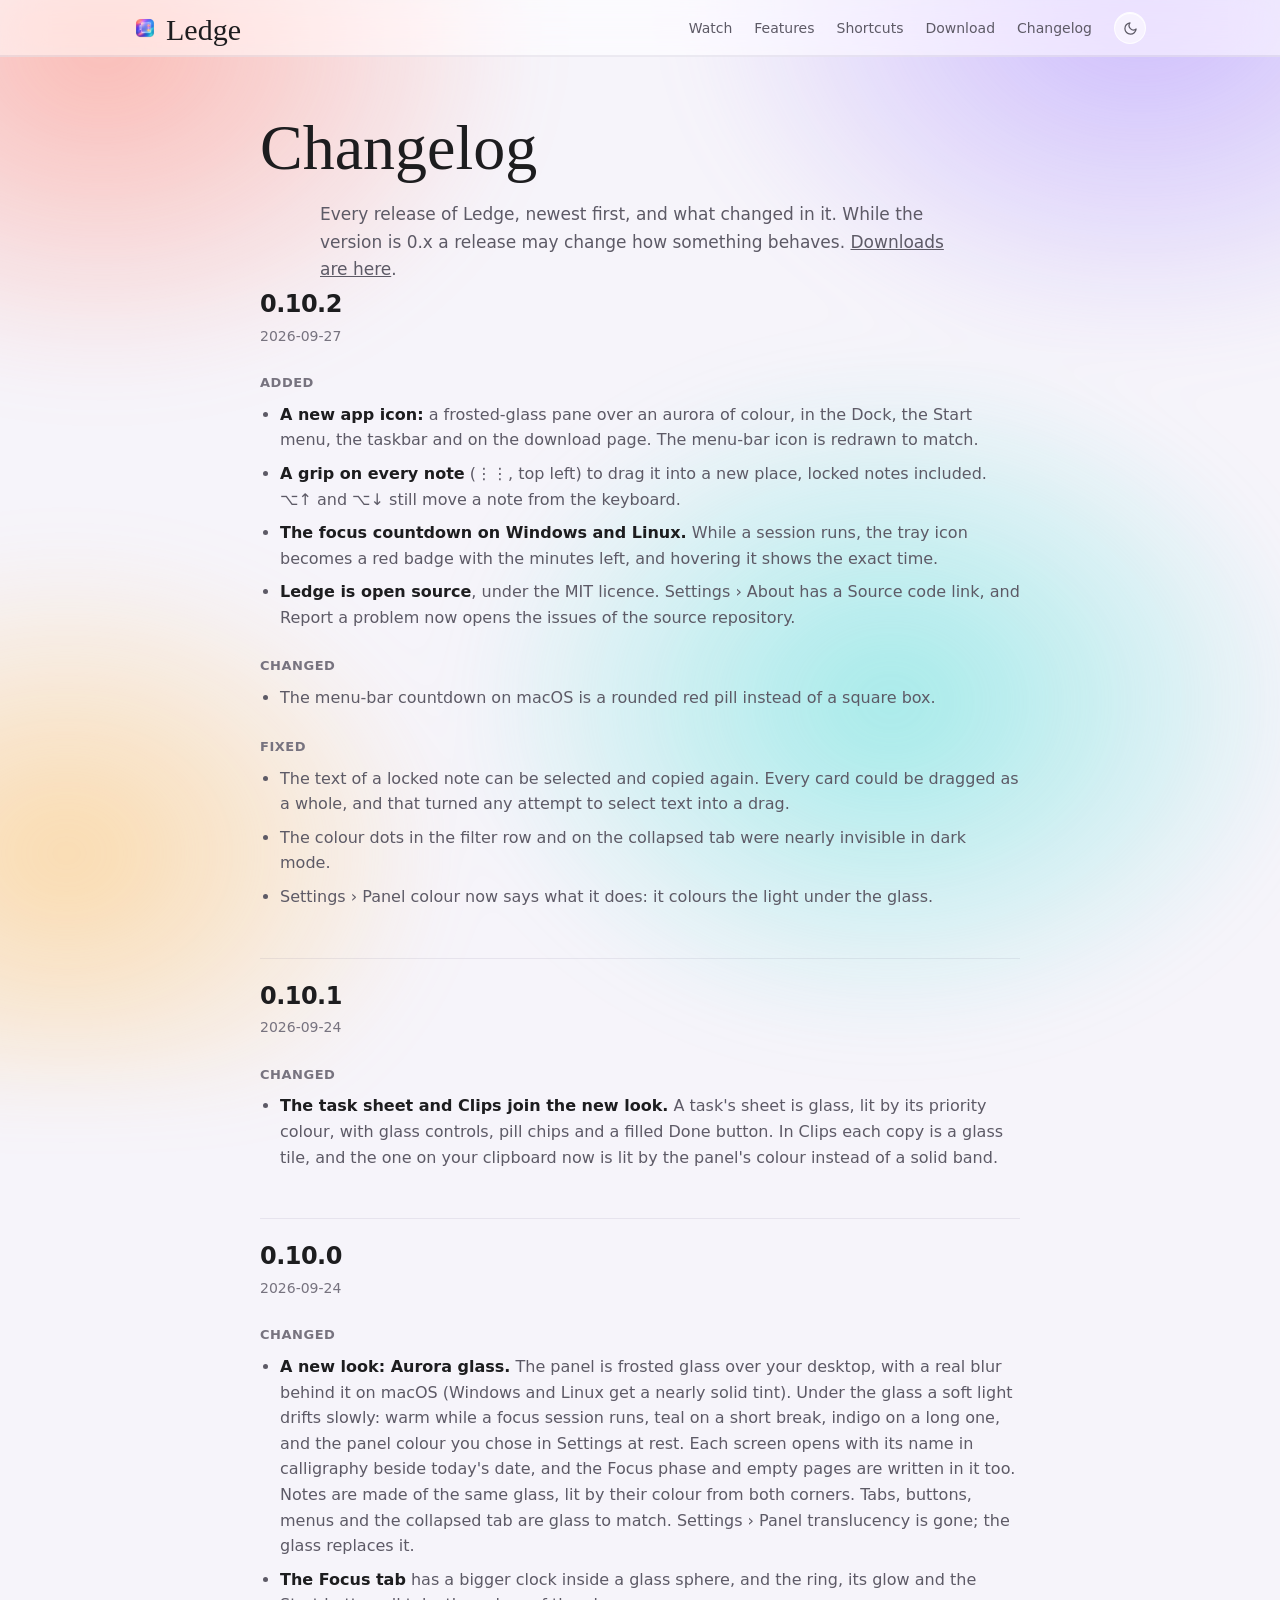
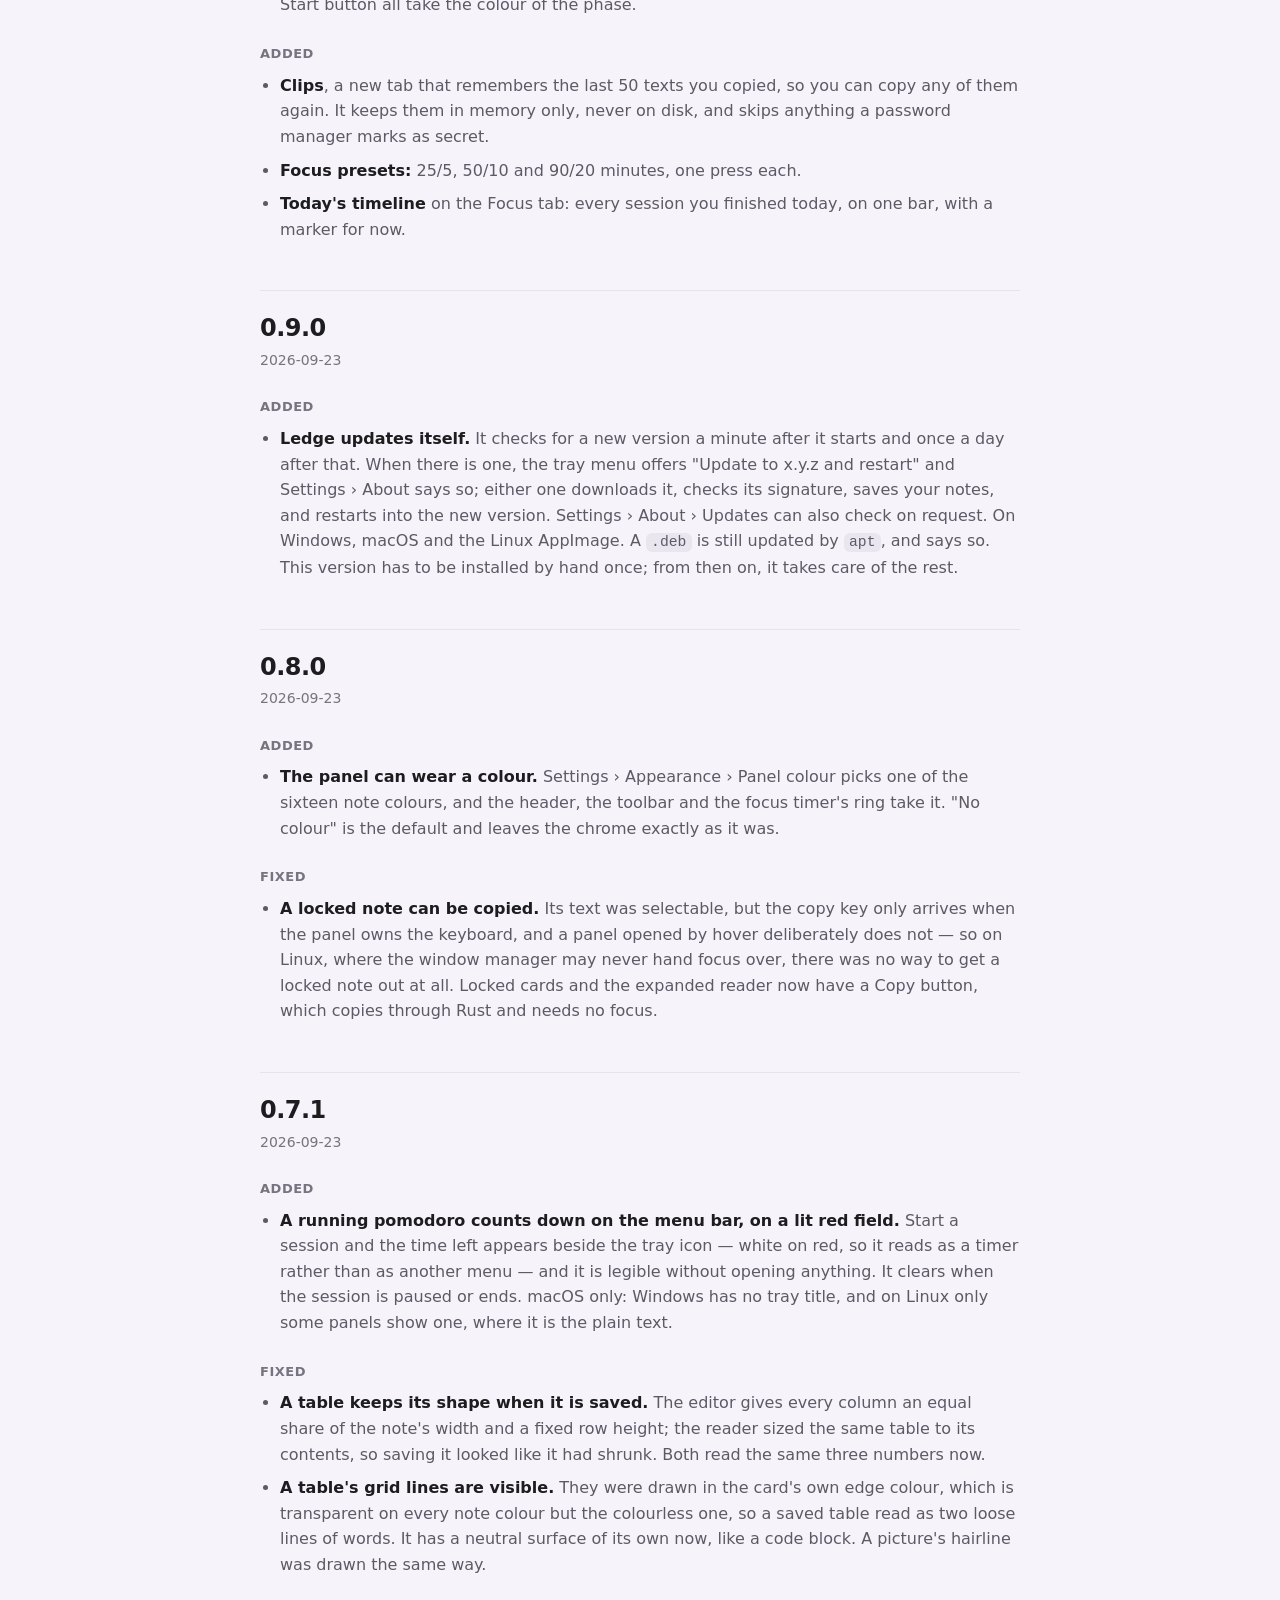
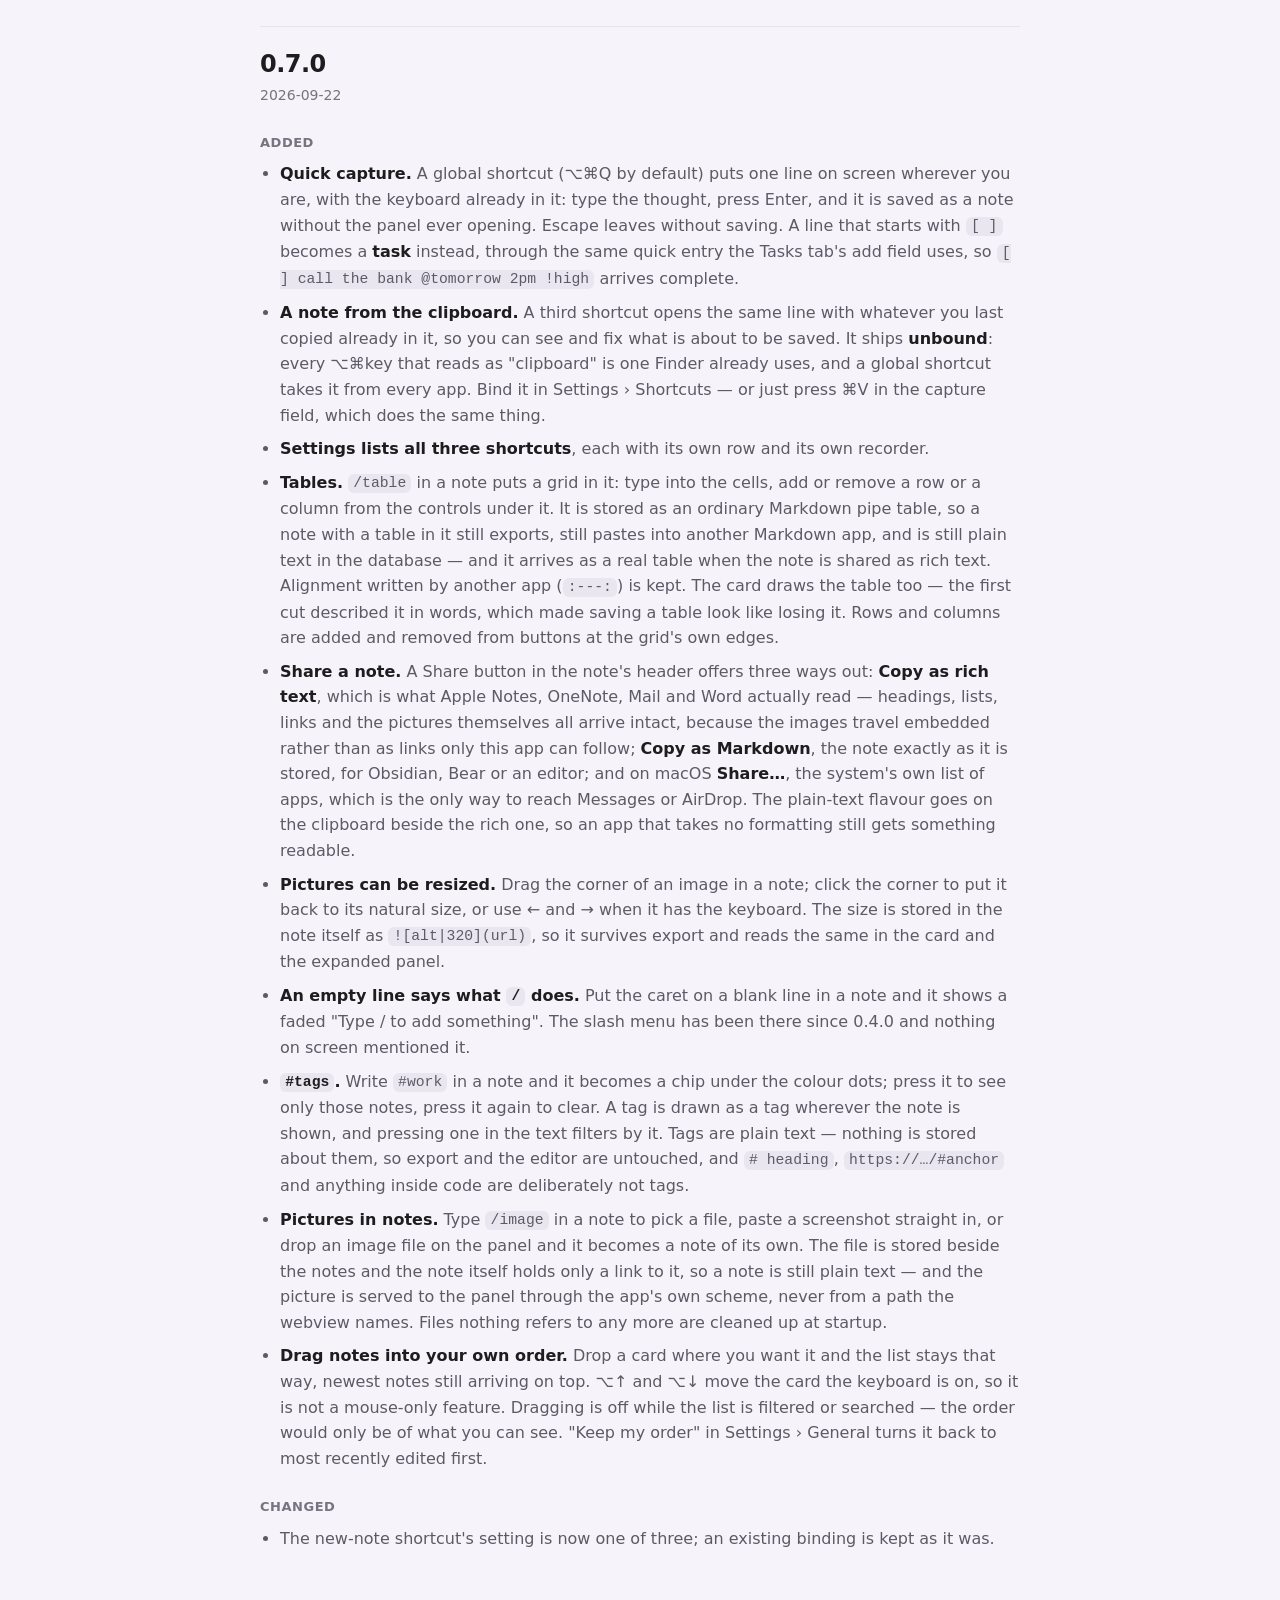
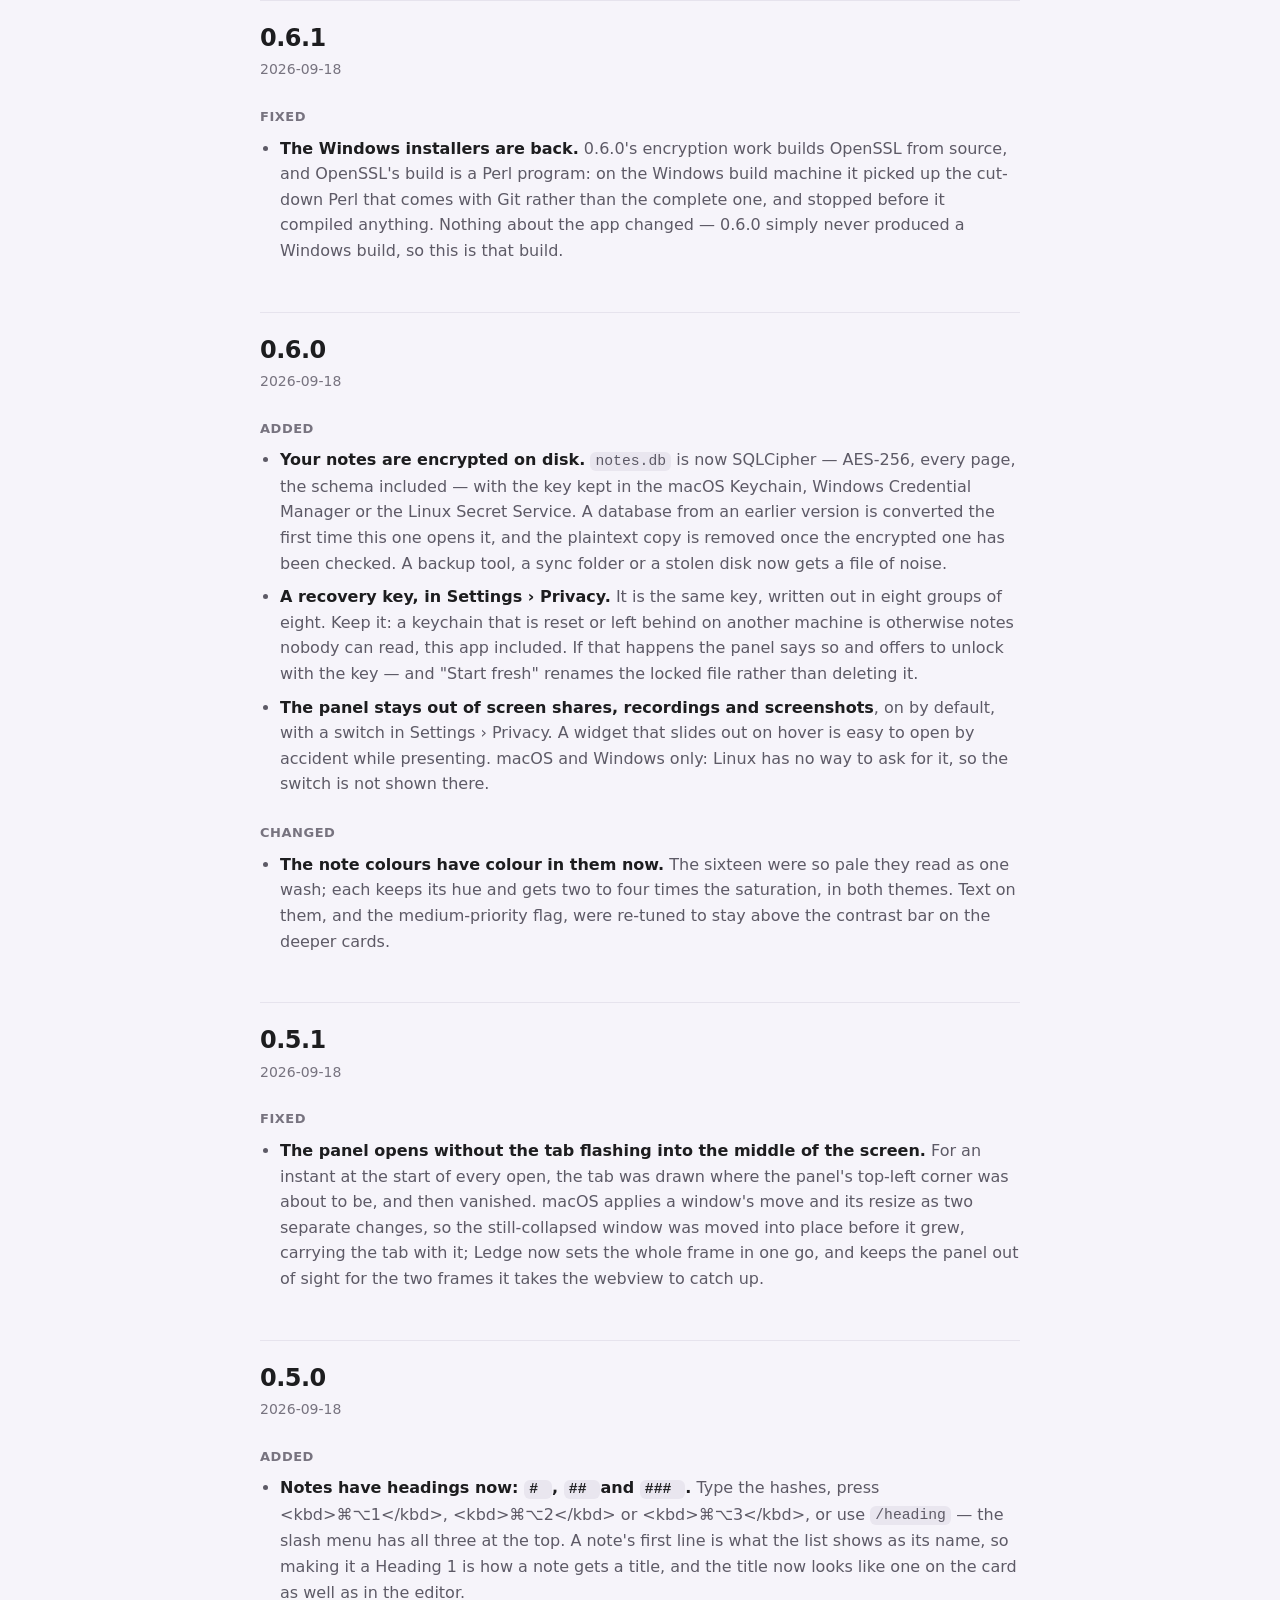
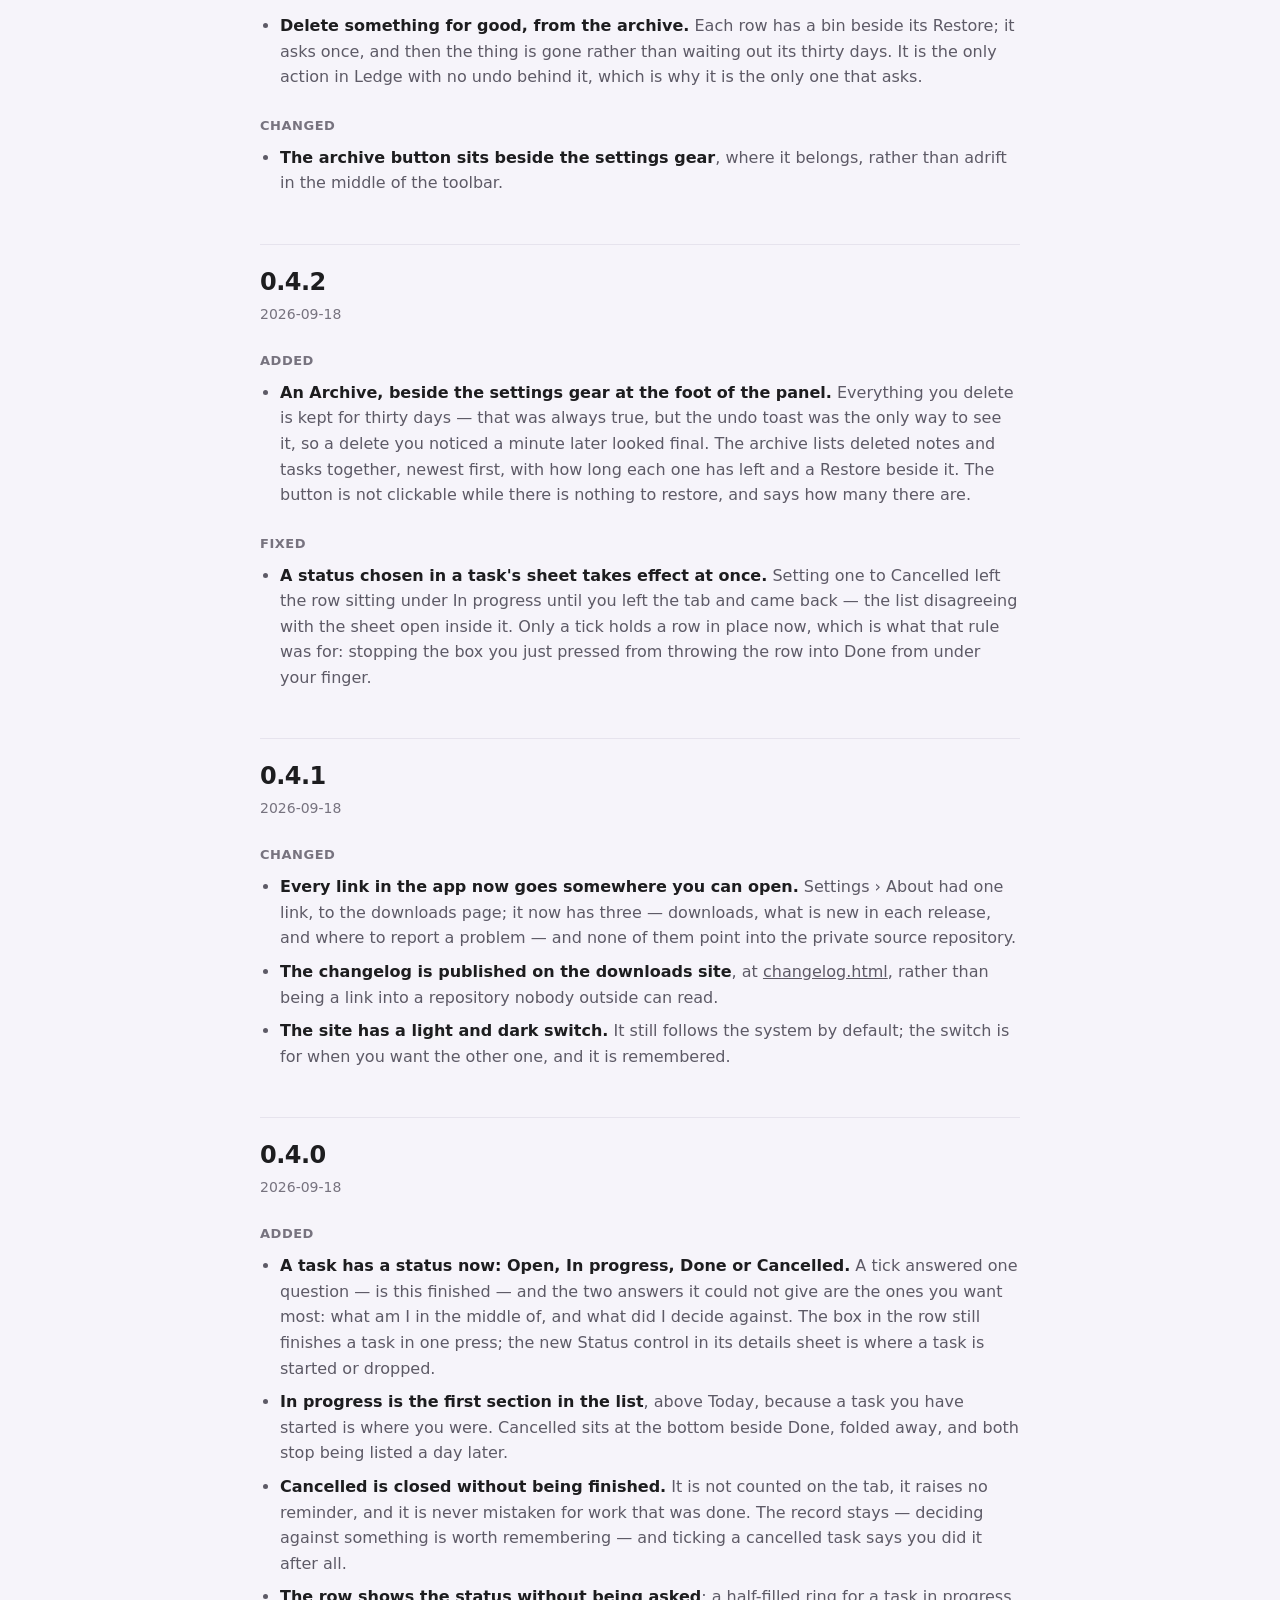
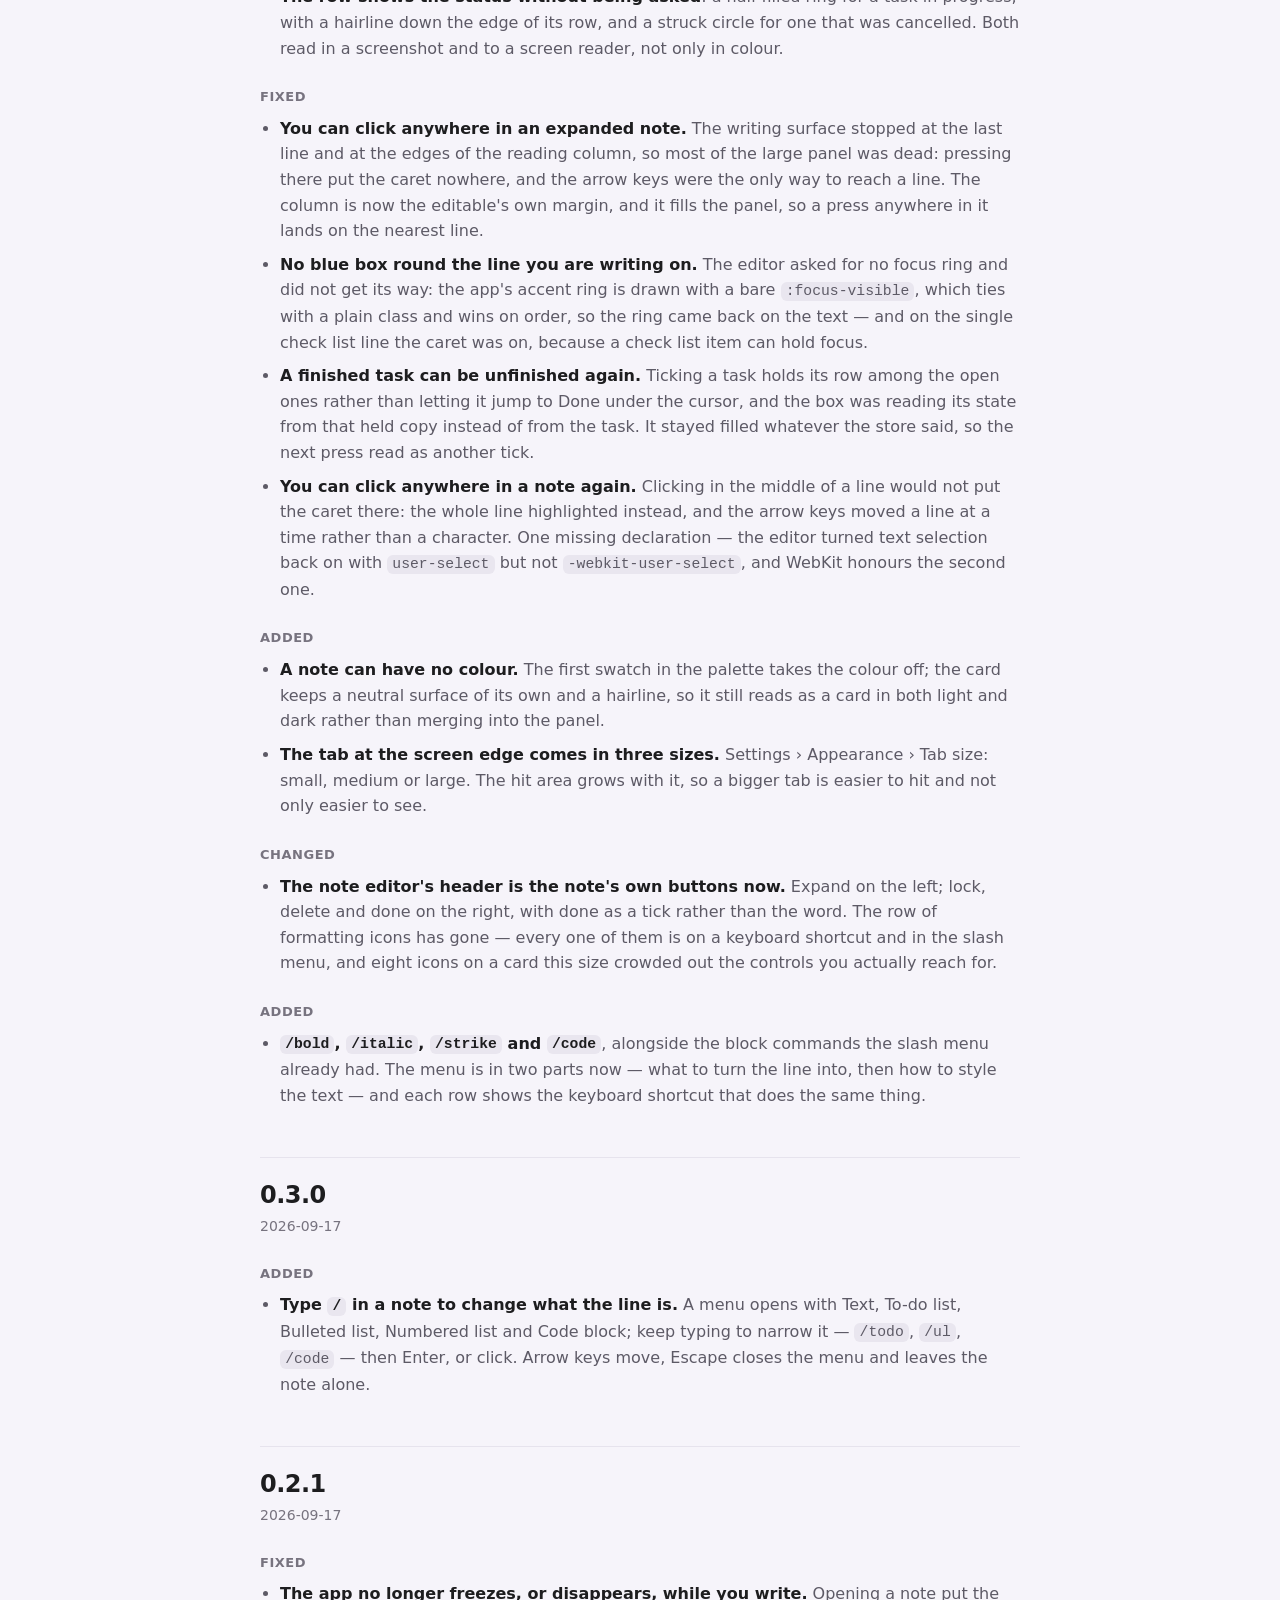
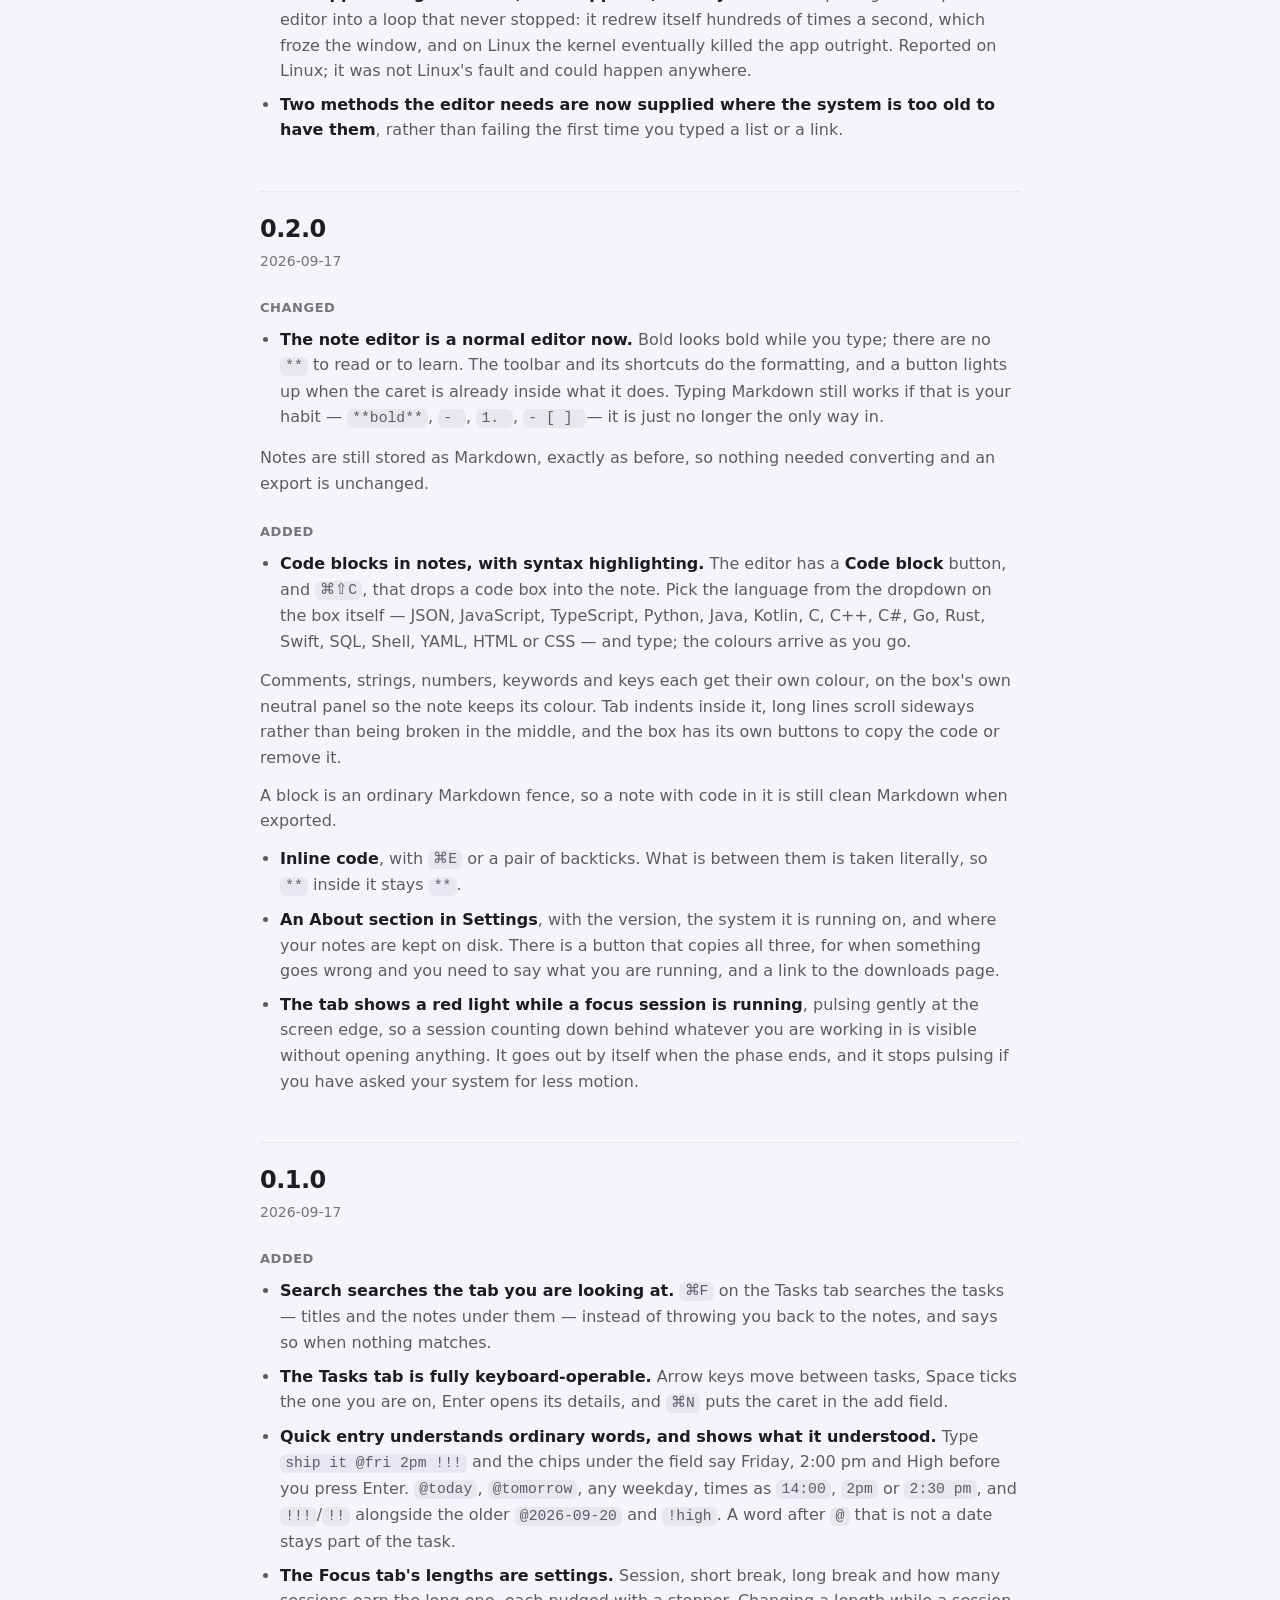
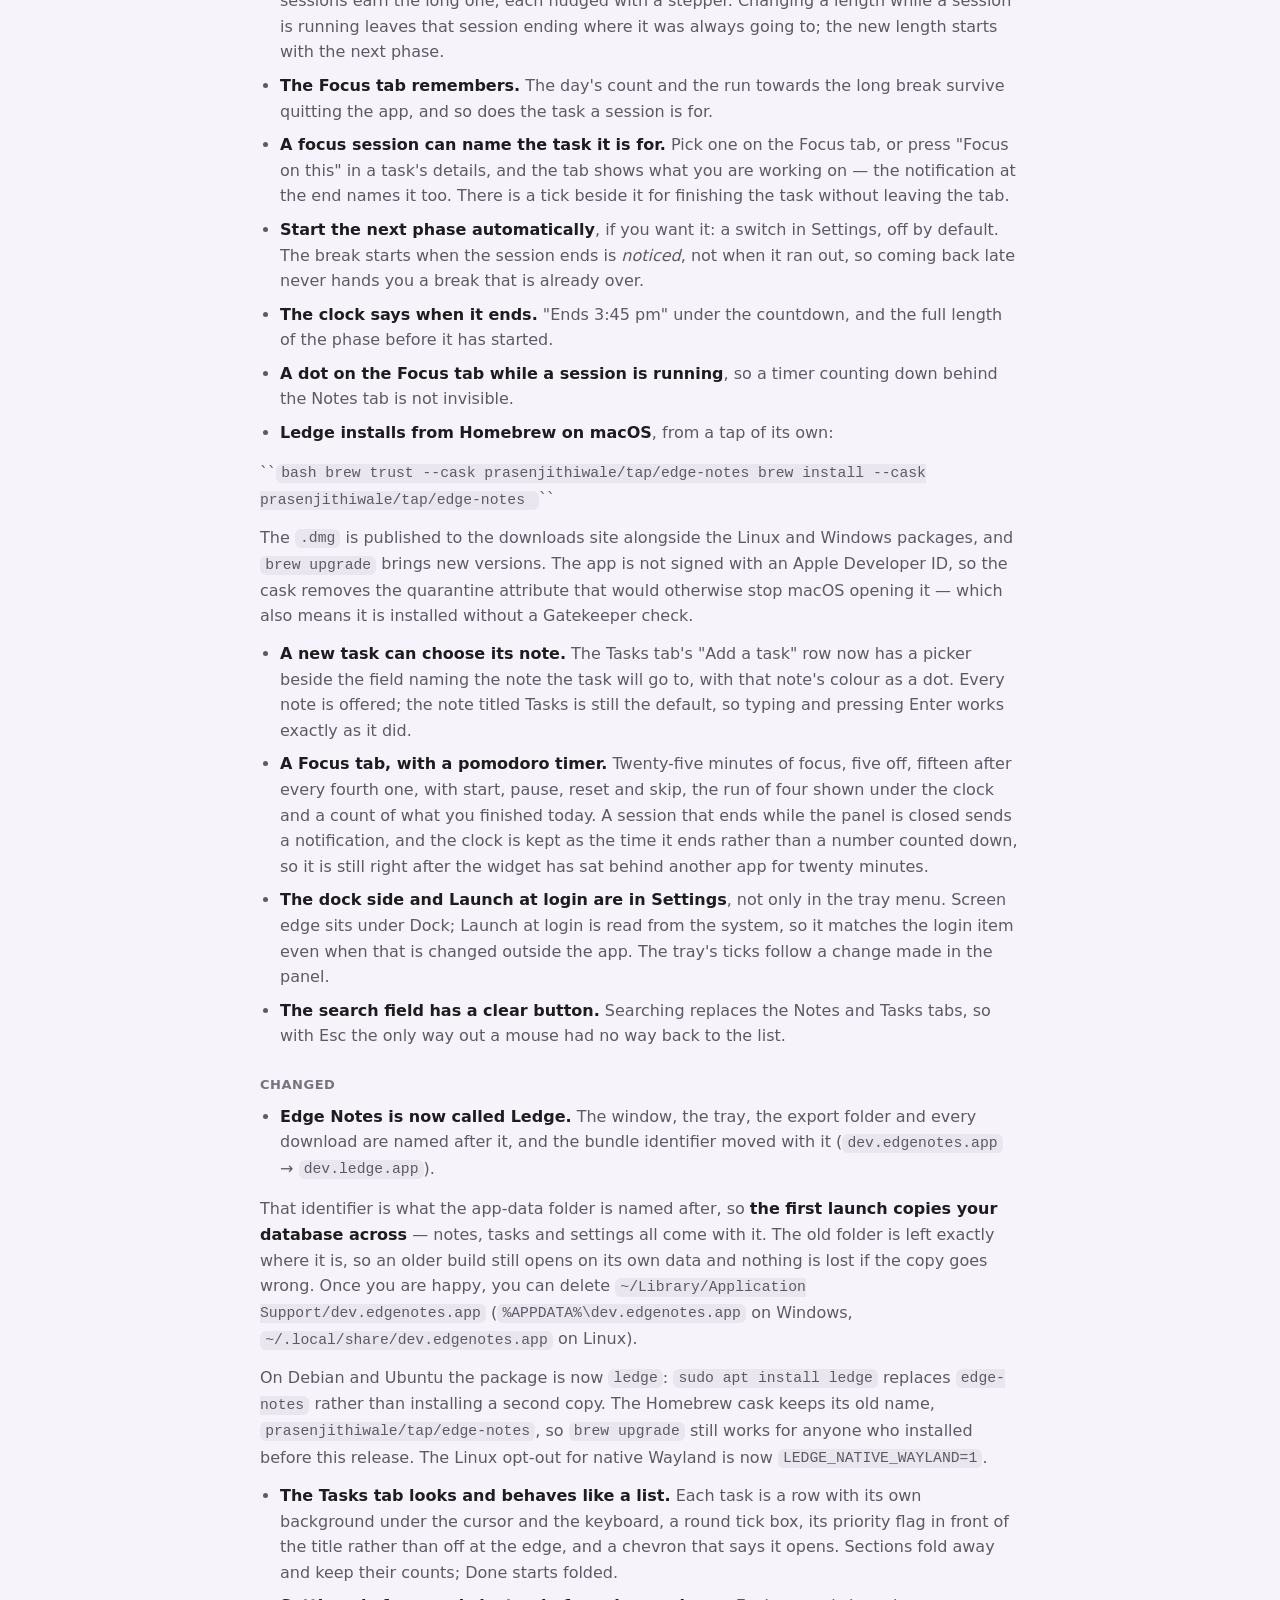
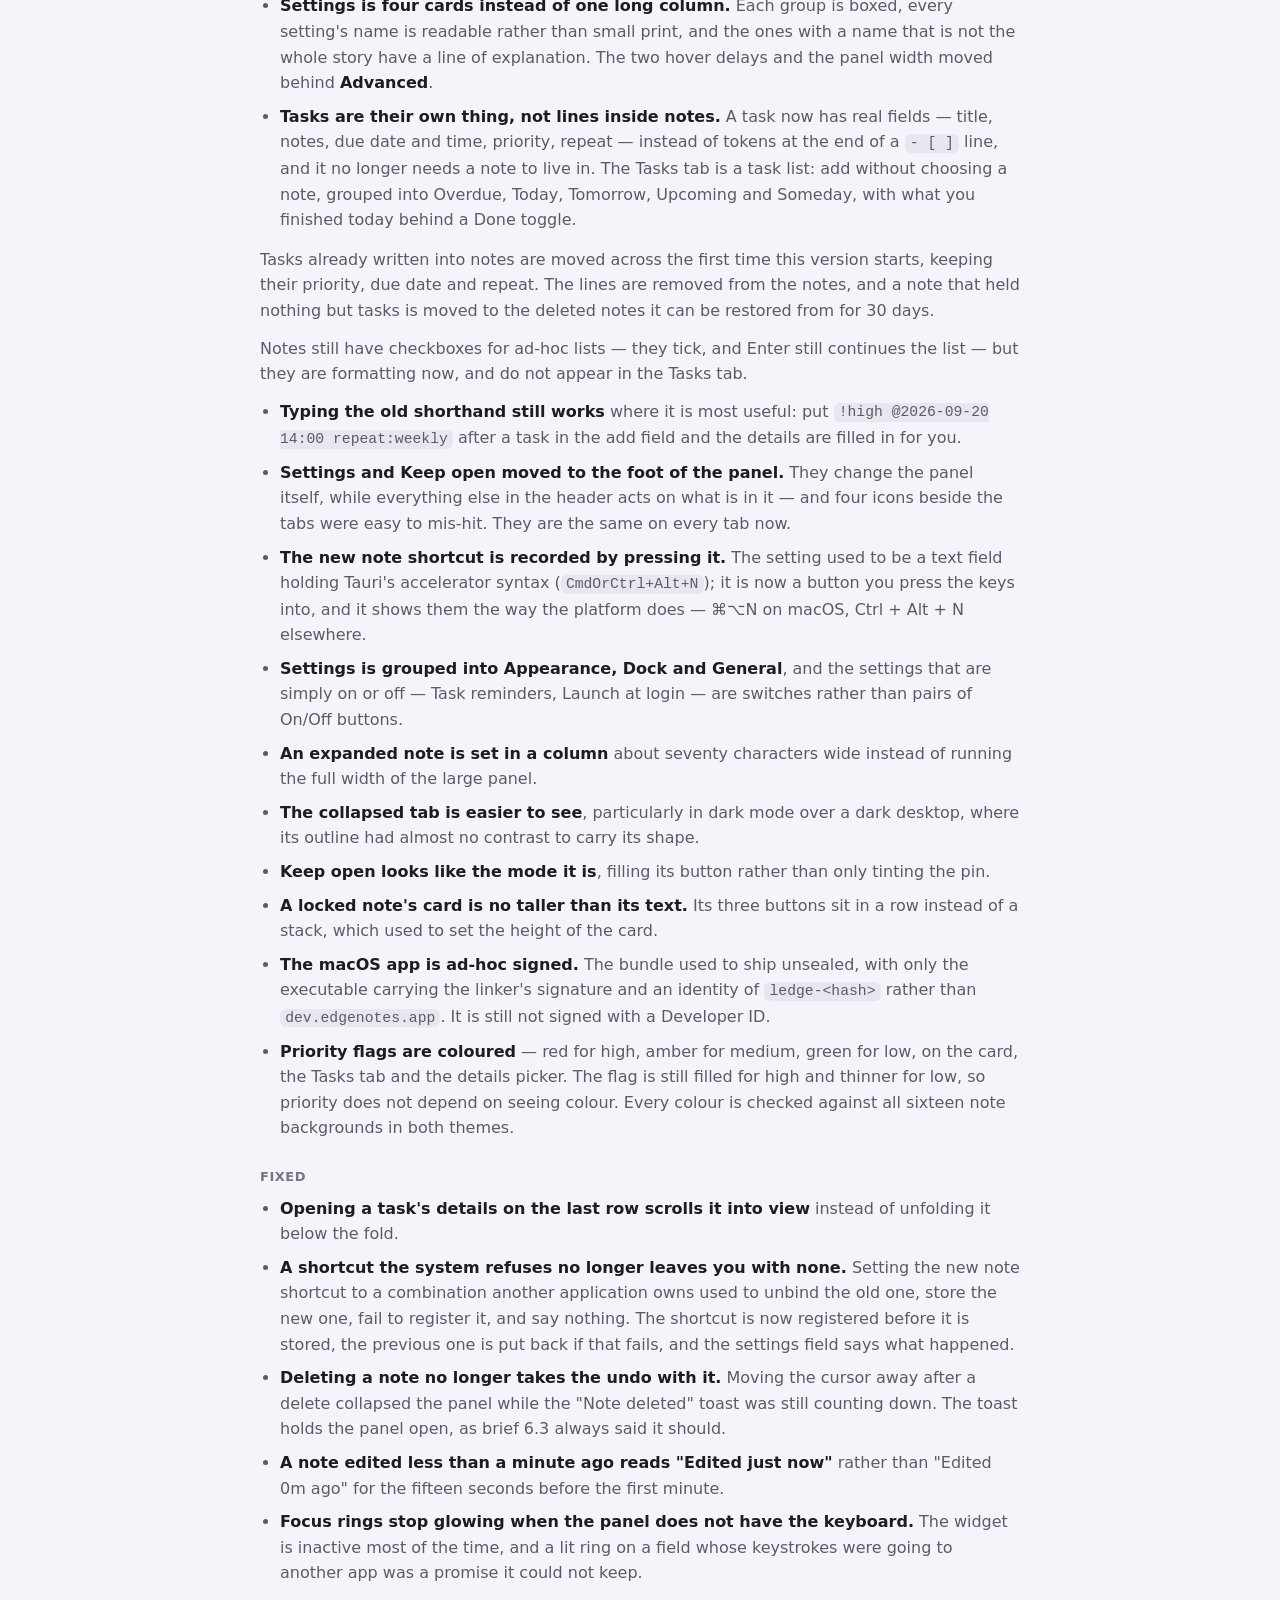
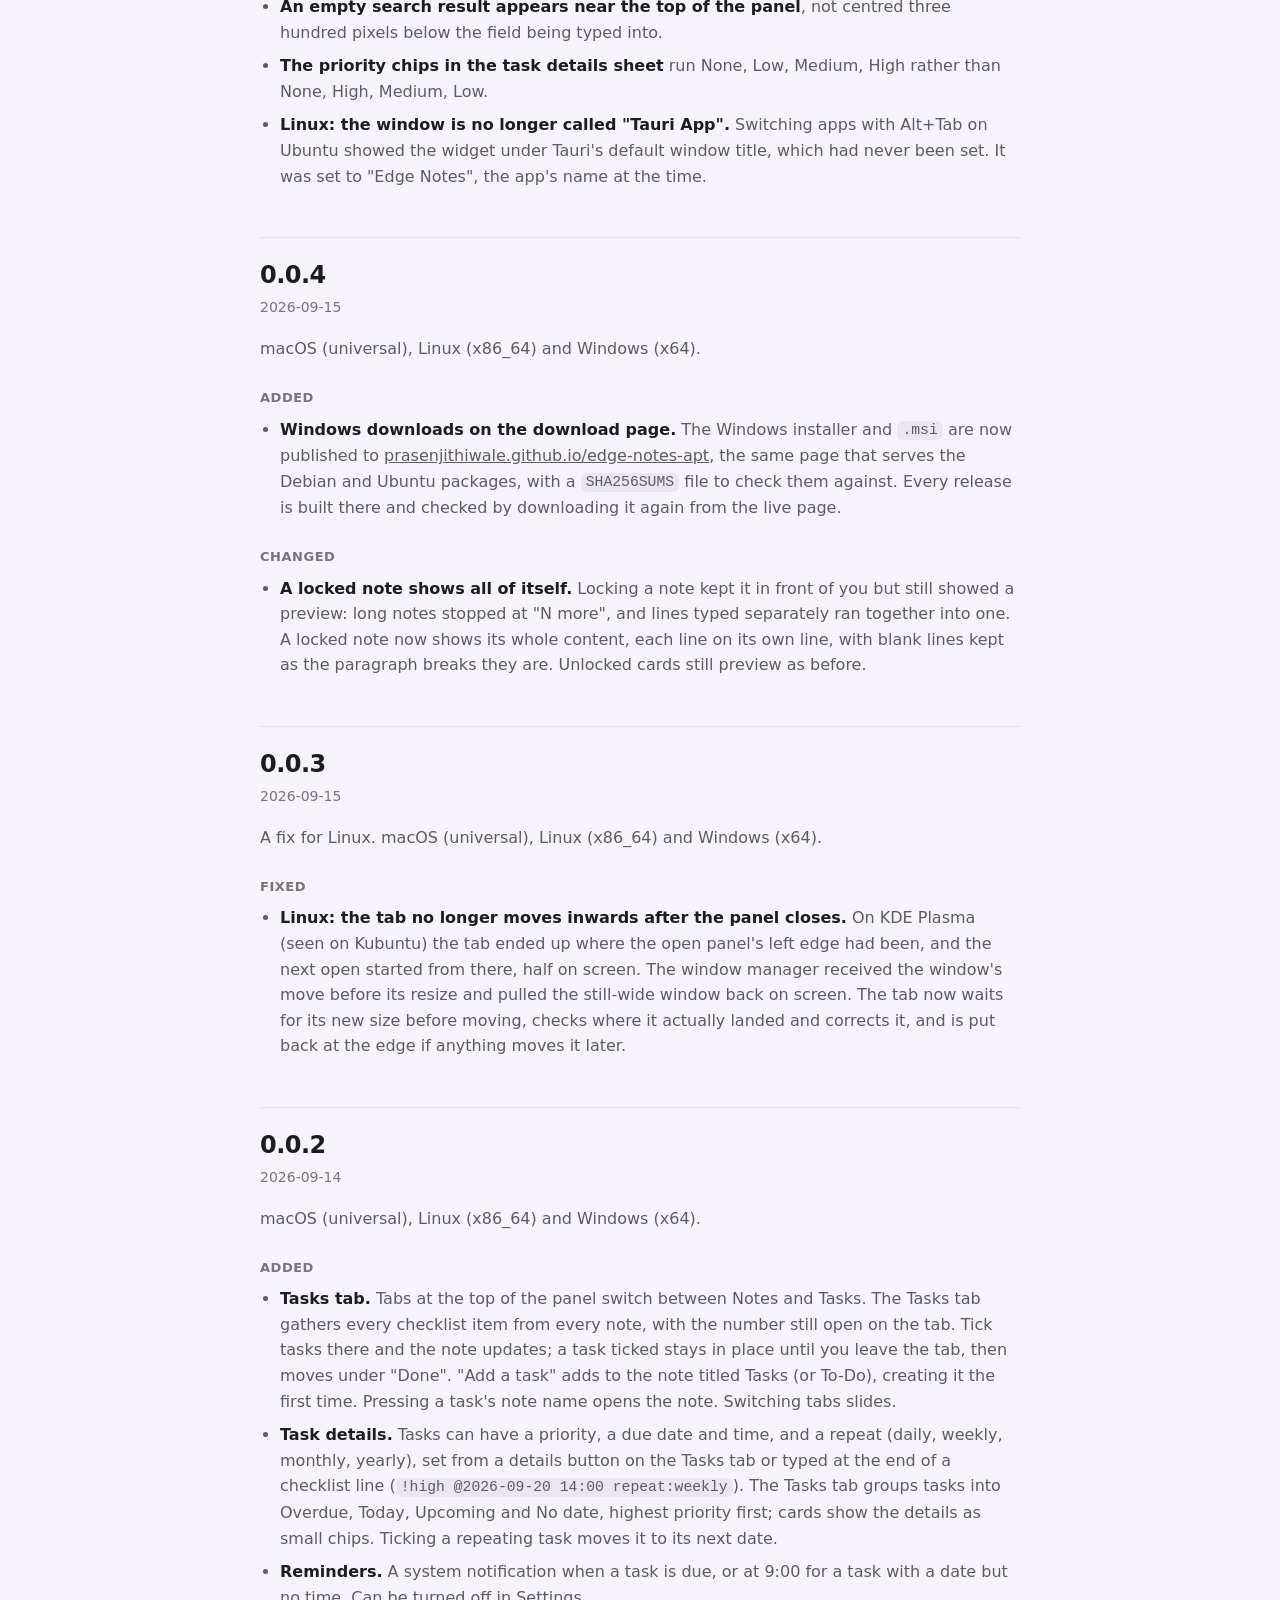
==== commit d9fdaa3d: "edge-notes 0.10.2" ====
--- a/changelog.html
+++ b/changelog.html
@@ -56,6 +56,25 @@
   <p class="lede">Every release of Ledge, newest first, and what changed in it.
   While the version is 0.x a release may change how something behaves.
   <a href="./#download">Downloads are here</a>.</p>
+    <h2 id="0.10.2">0.10.2</h2>
+    <p class="when">2026-09-27</p>
+    <h3>Added</h3>
+    <ul>
+      <li><b>A new app icon:</b> a frosted-glass pane over an aurora of colour, in the Dock, the Start menu, the taskbar and on the download page. The menu-bar icon is redrawn to match.</li>
+      <li><b>A grip on every note</b> (⋮⋮, top left) to drag it into a new place, locked notes included. ⌥↑ and ⌥↓ still move a note from the keyboard.</li>
+      <li><b>The focus countdown on Windows and Linux.</b> While a session runs, the tray icon becomes a red badge with the minutes left, and hovering it shows the exact time.</li>
+      <li><b>Ledge is open source</b>, under the MIT licence. Settings › About has a Source code link, and Report a problem now opens the issues of the source repository.</li>
+    </ul>
+    <h3>Changed</h3>
+    <ul>
+      <li>The menu-bar countdown on macOS is a rounded red pill instead of a square box.</li>
+    </ul>
+    <h3>Fixed</h3>
+    <ul>
+      <li>The text of a locked note can be selected and copied again. Every card could be dragged as a whole, and that turned any attempt to select text into a drag.</li>
+      <li>The colour dots in the filter row and on the collapsed tab were nearly invisible in dark mode.</li>
+      <li>Settings › Panel colour now says what it does: it colours the light under the glass.</li>
+    </ul>
     <h2 id="0.10.1">0.10.1</h2>
     <p class="when">2026-09-24</p>
     <h3>Changed</h3>
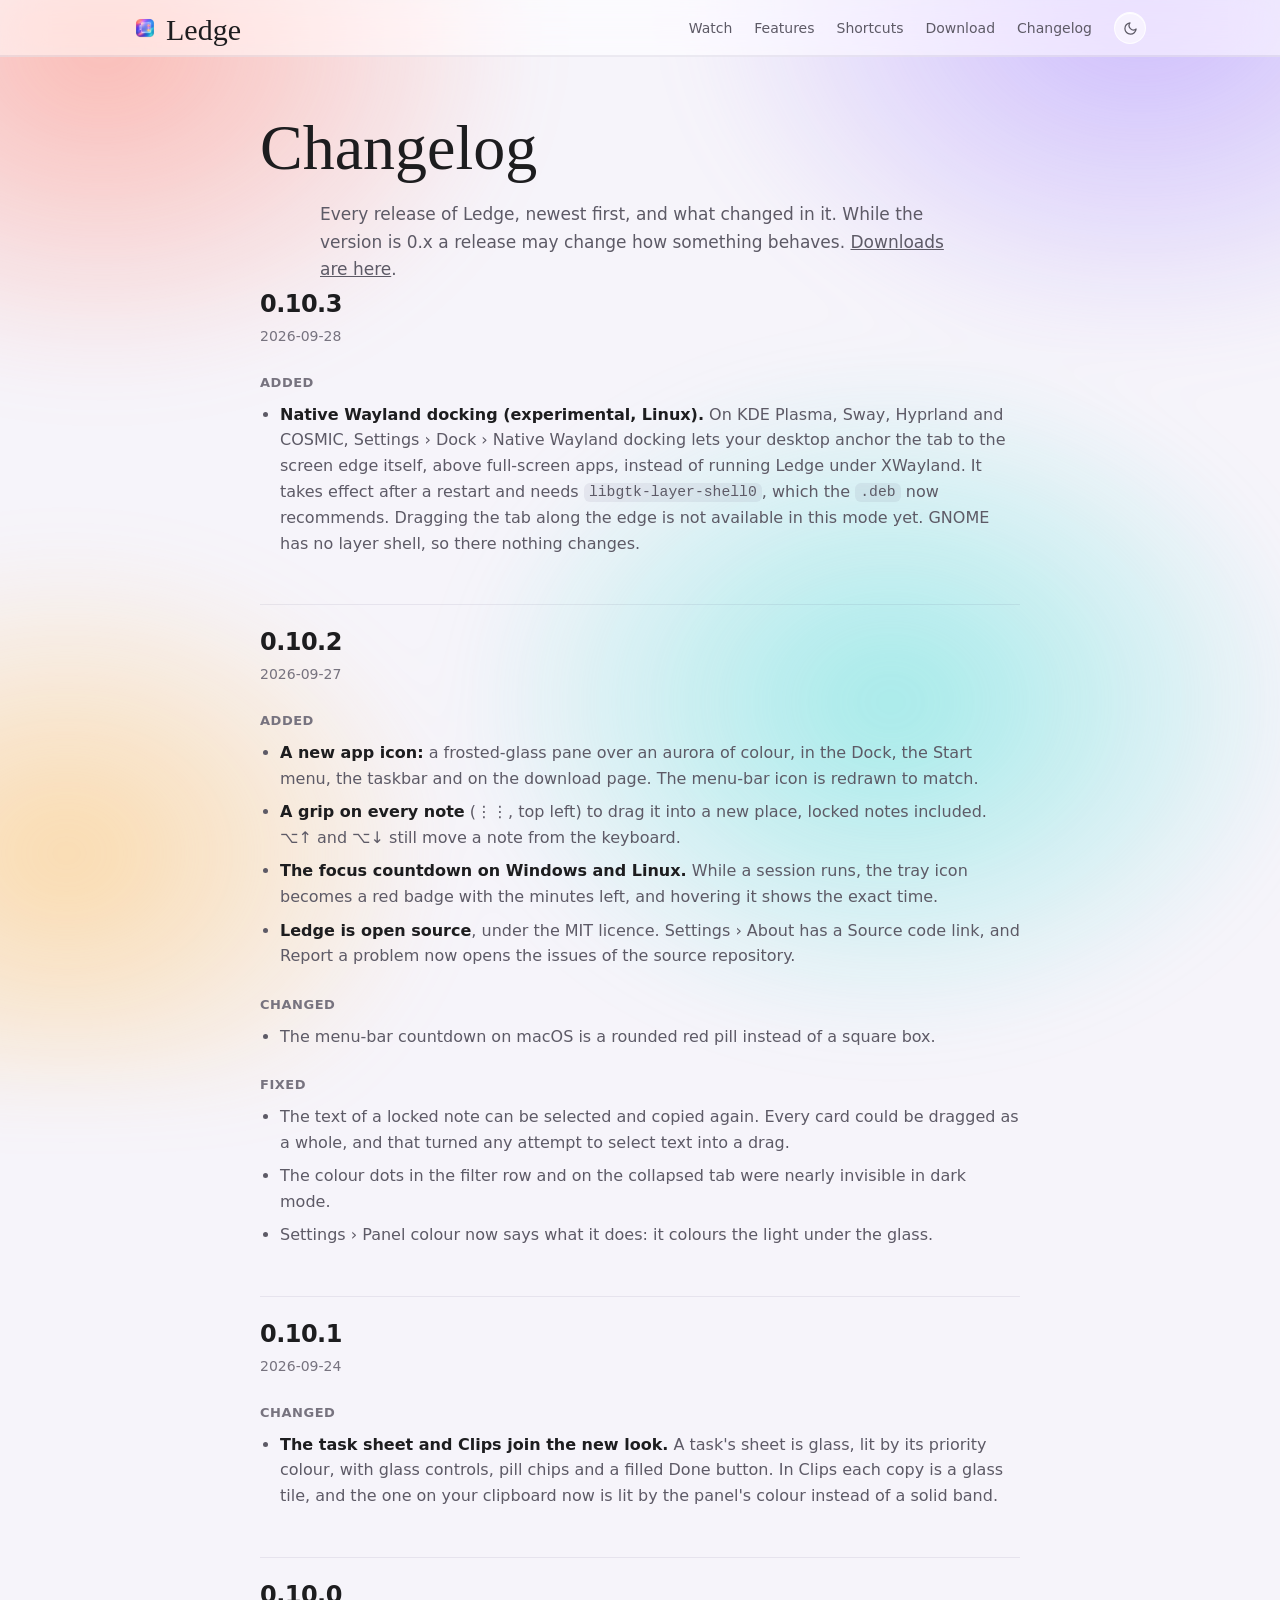
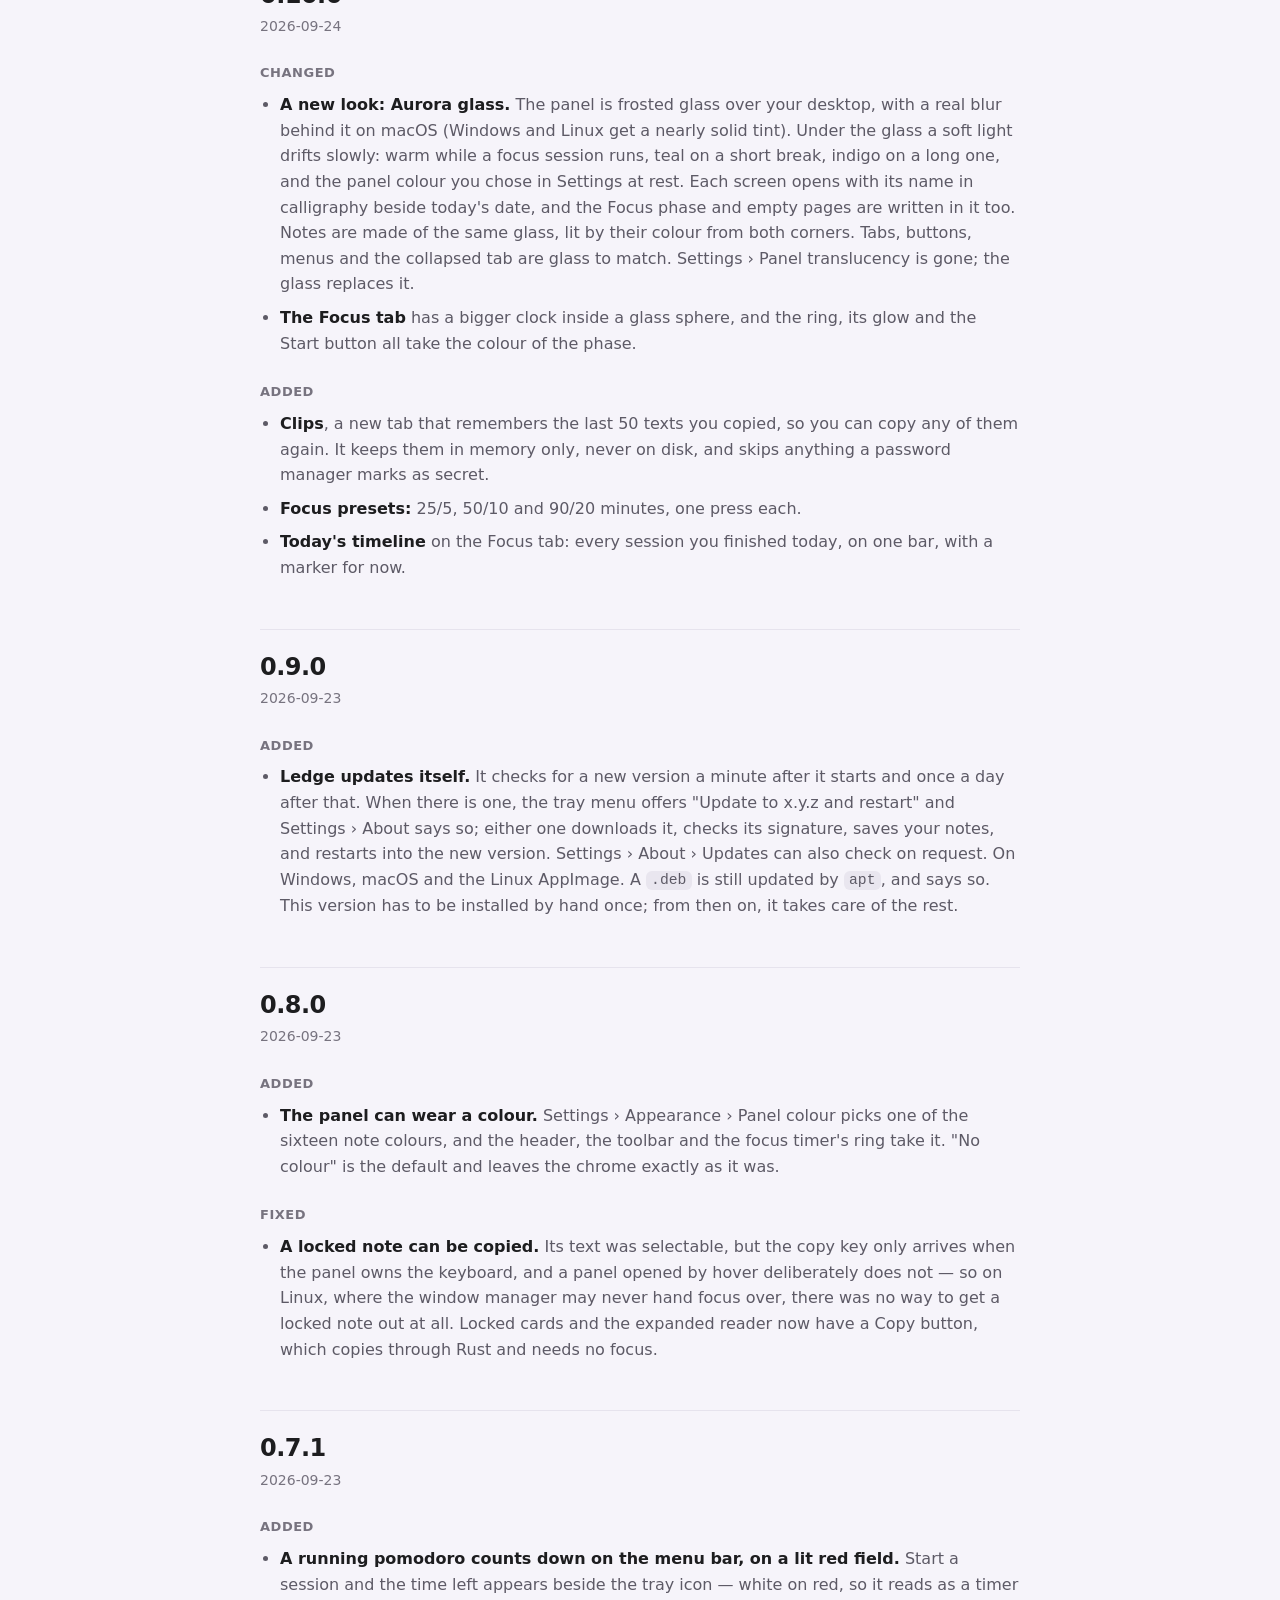
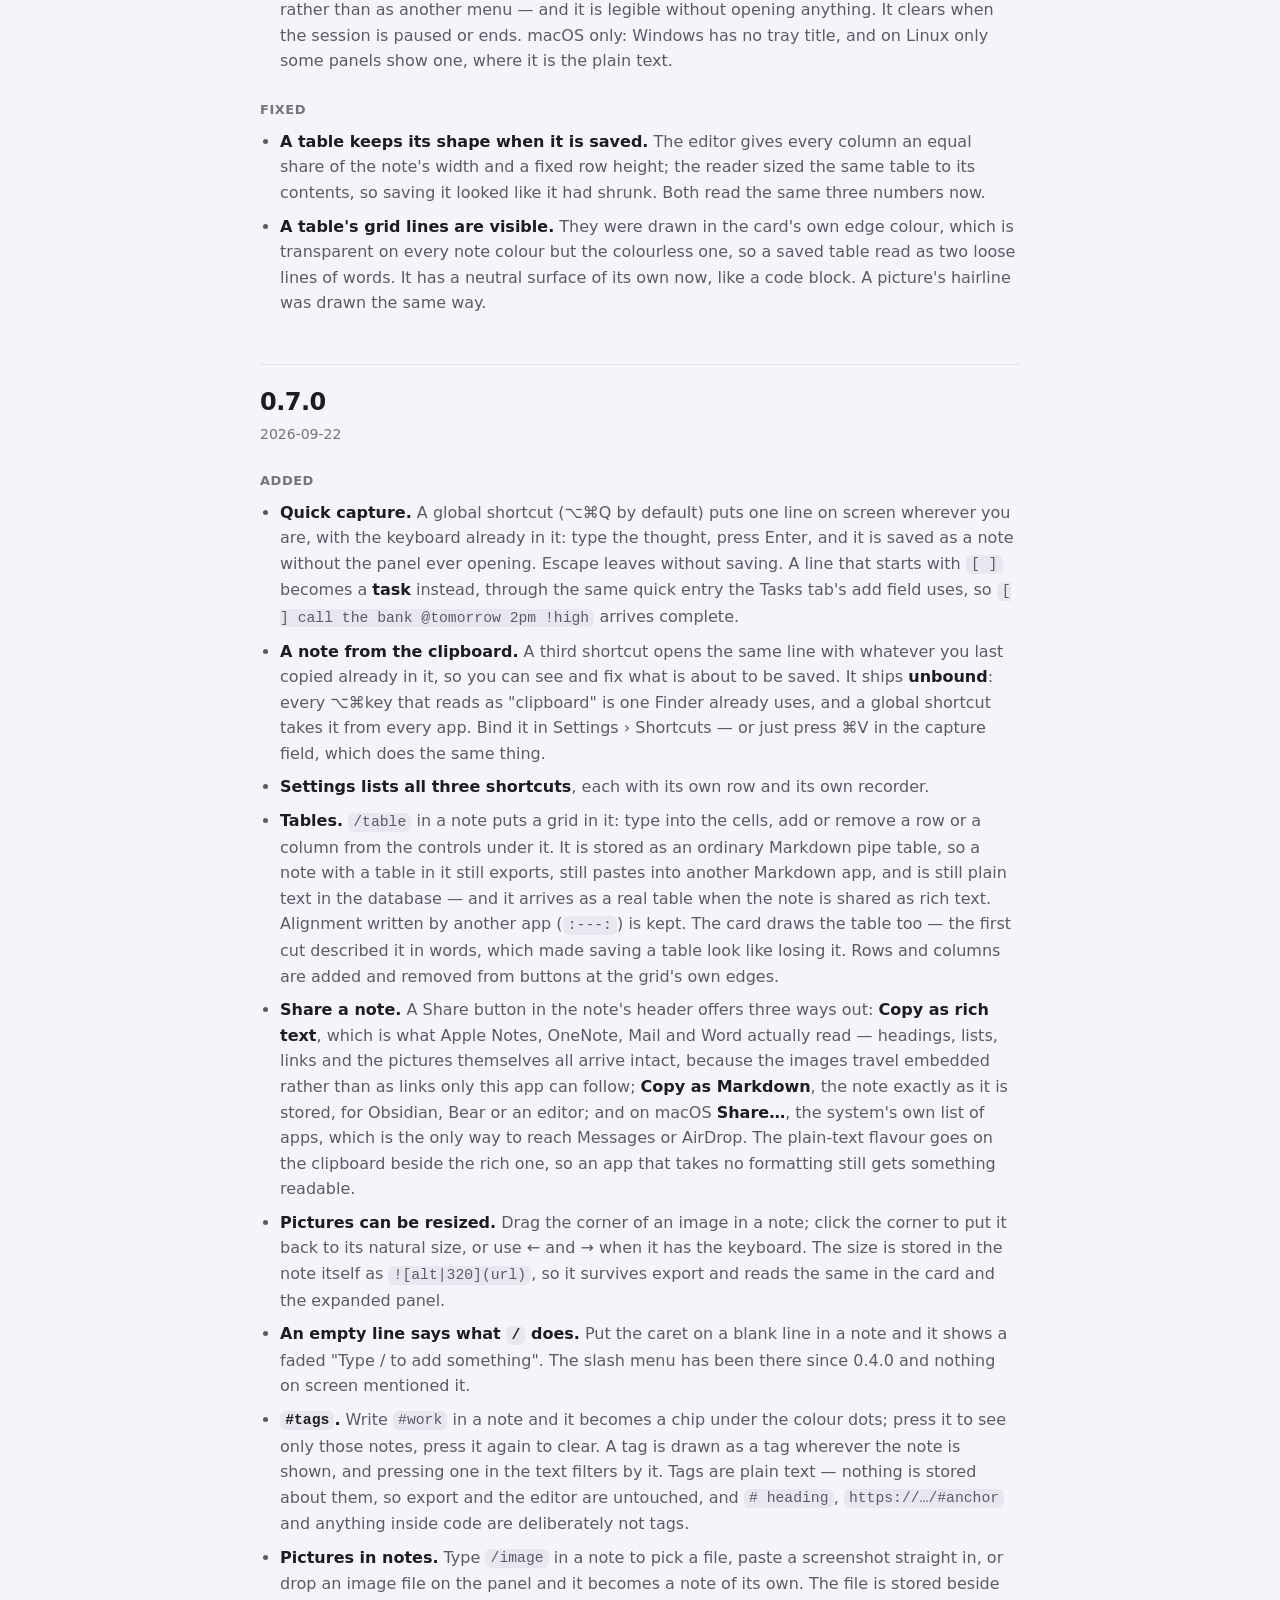
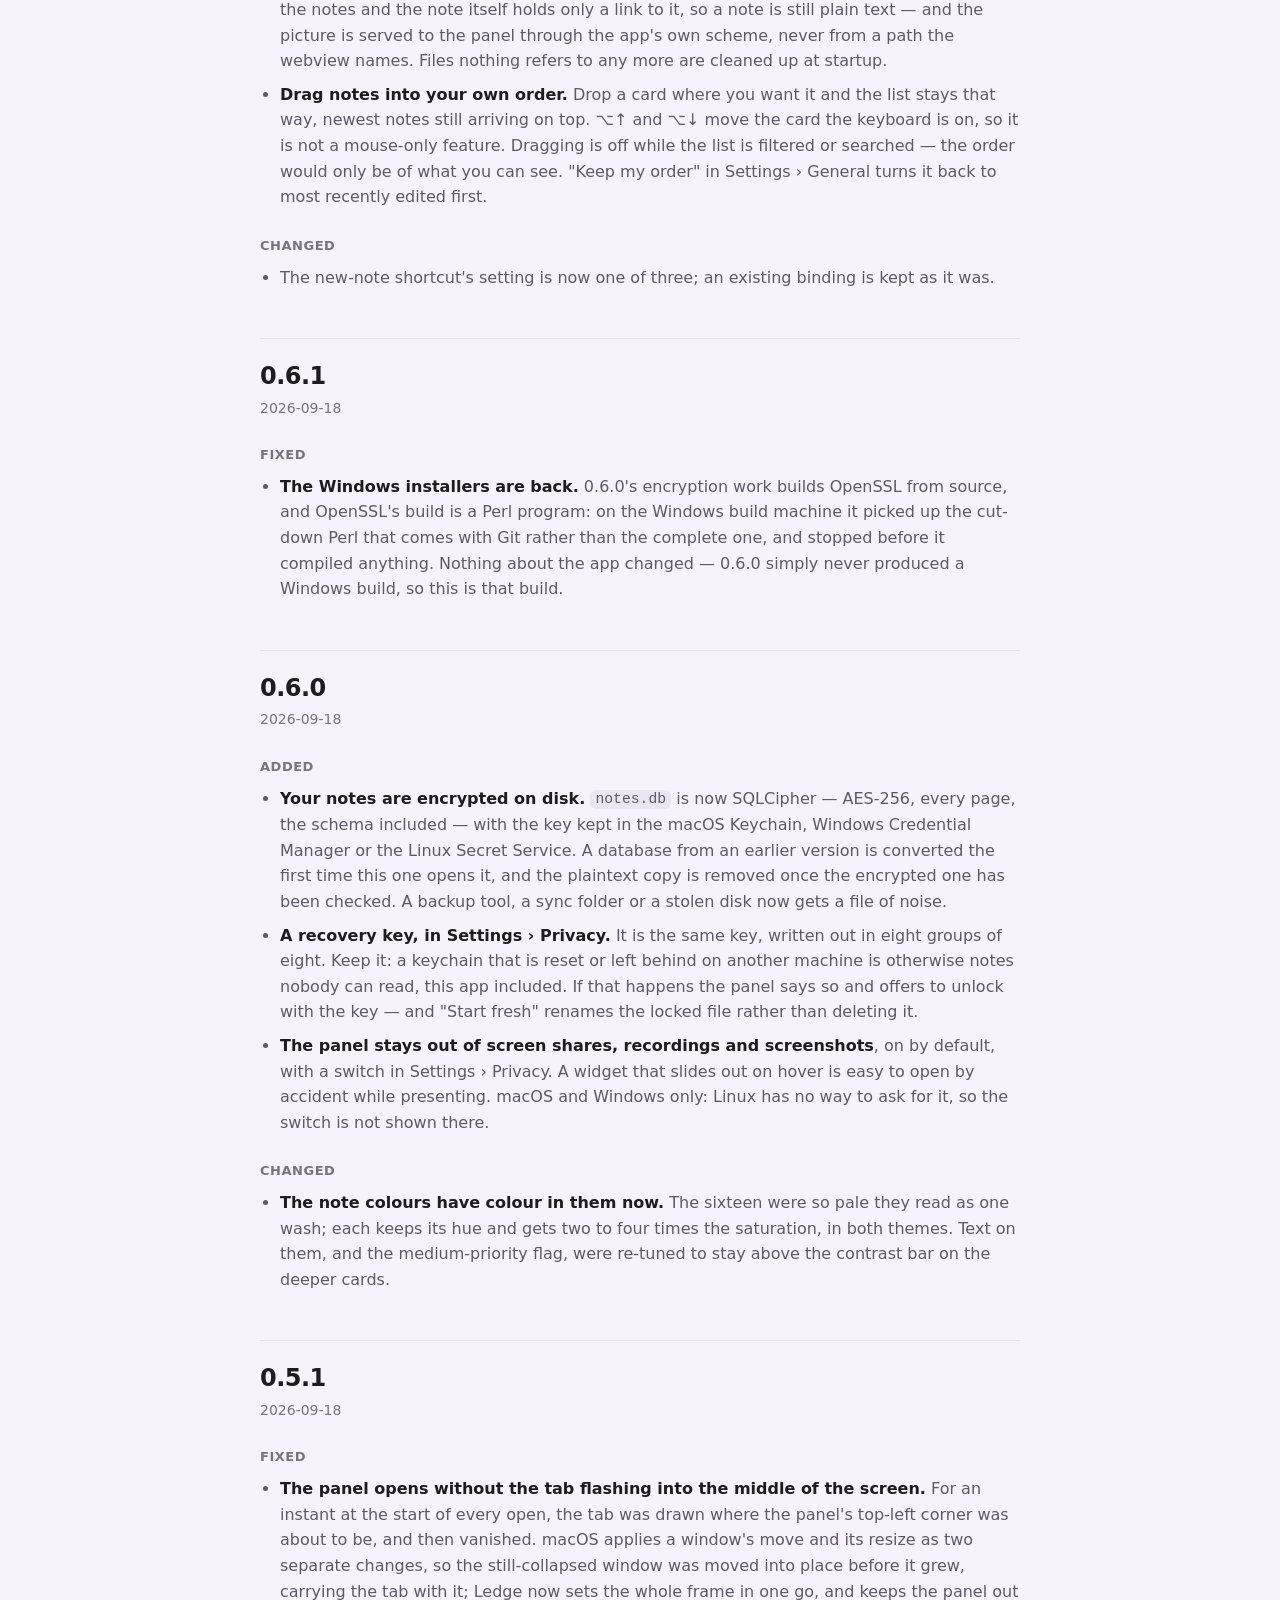
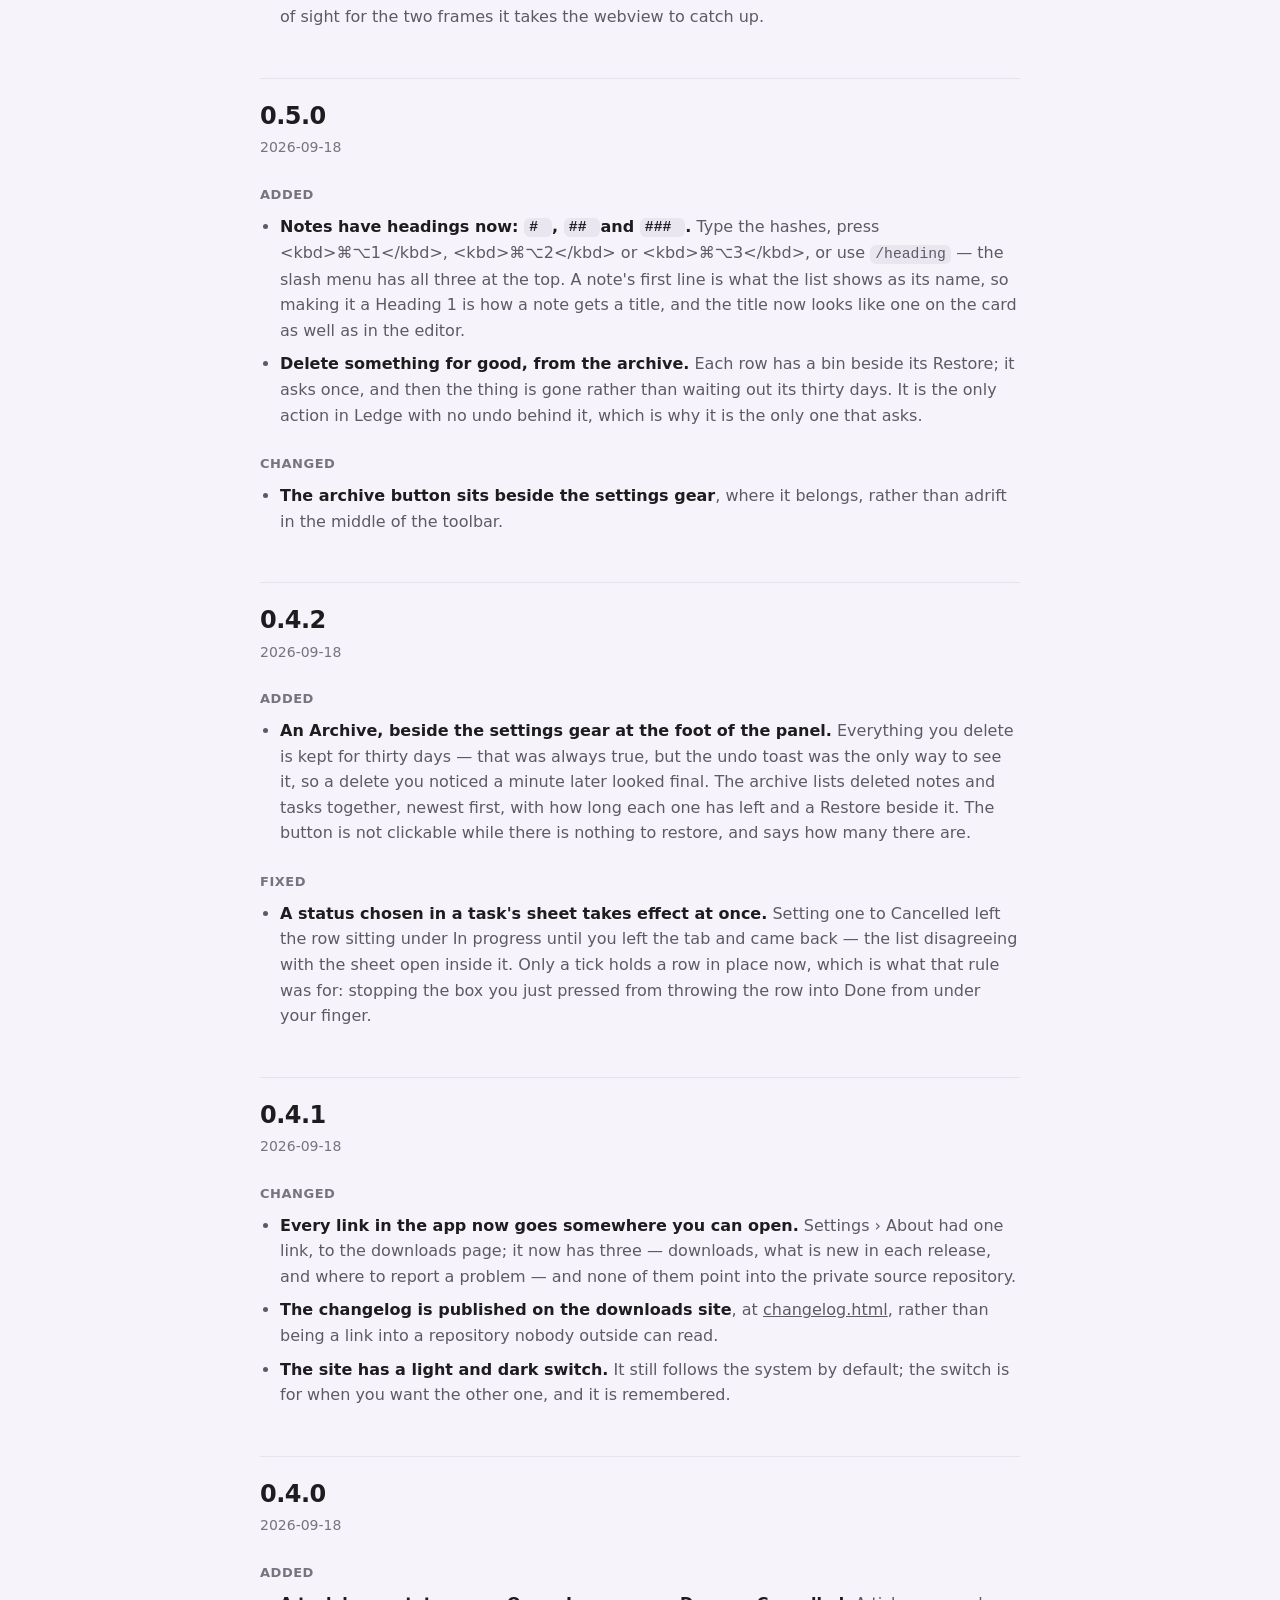
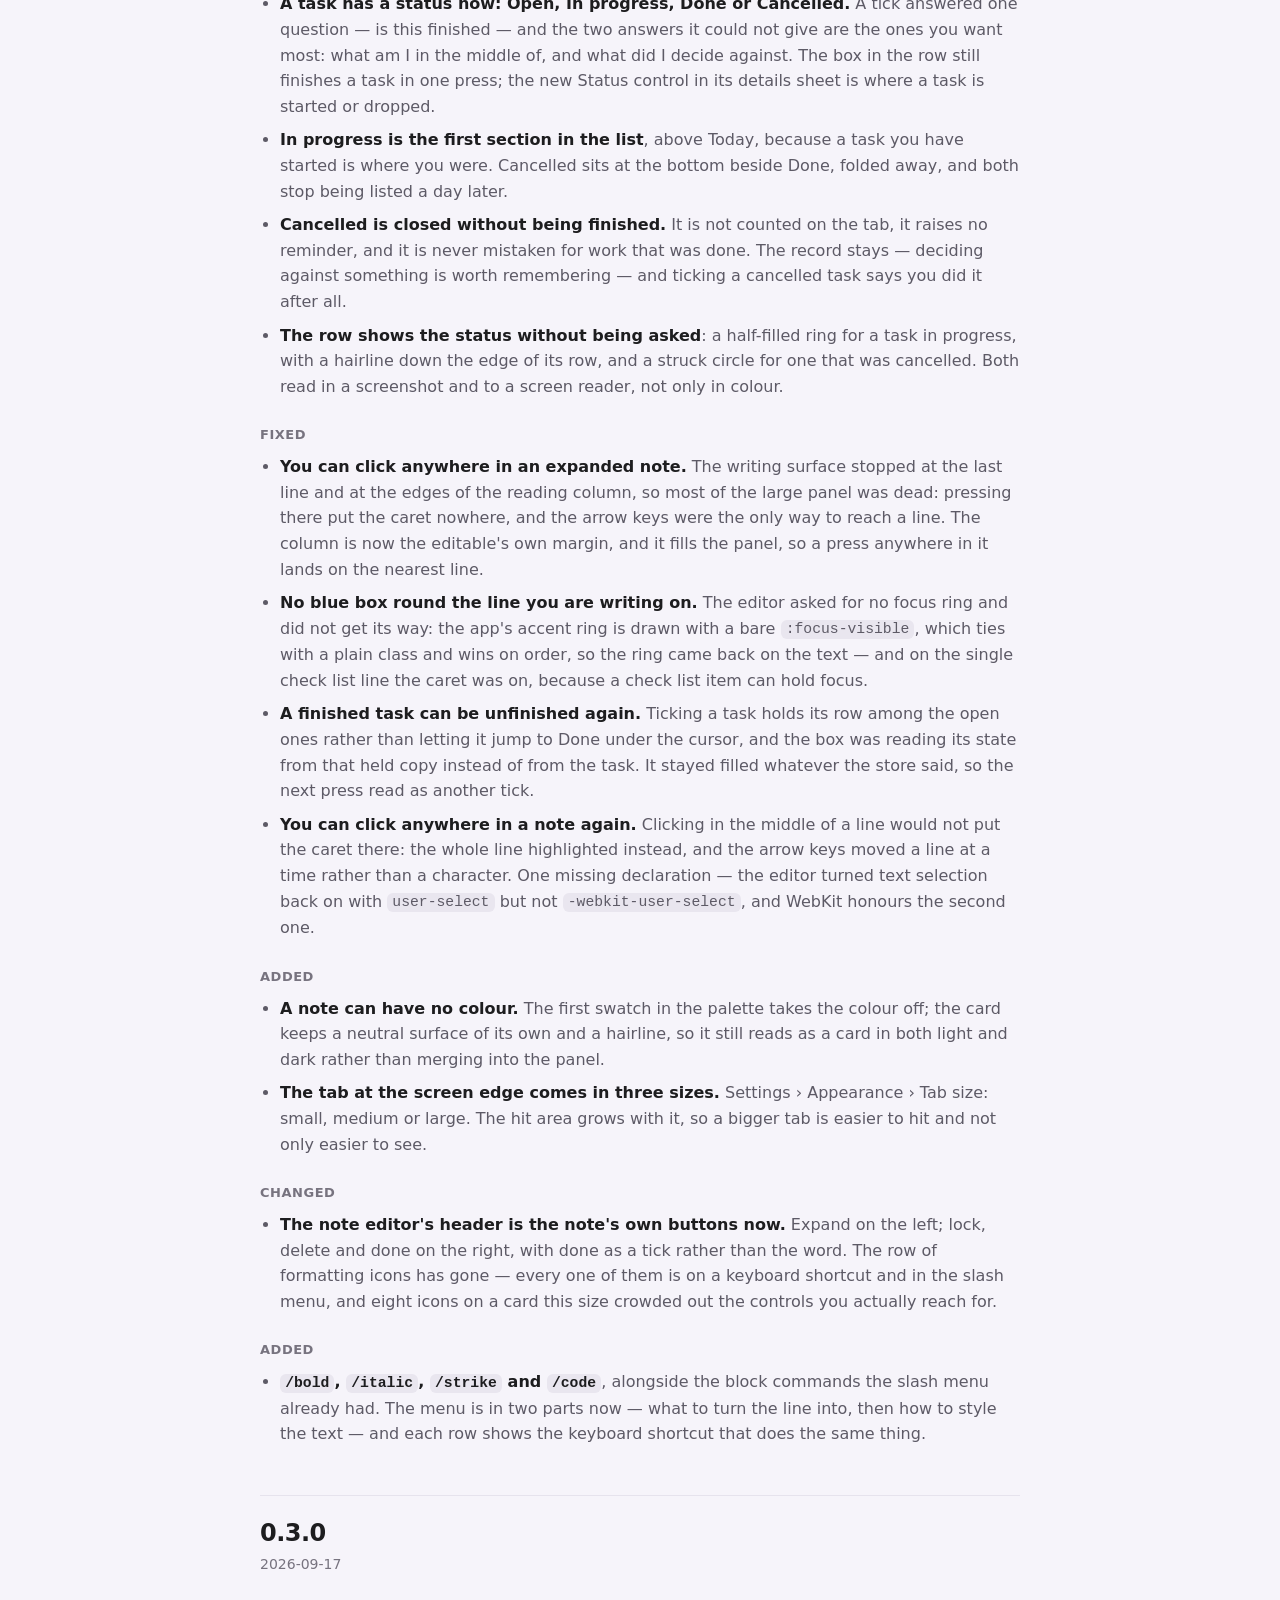
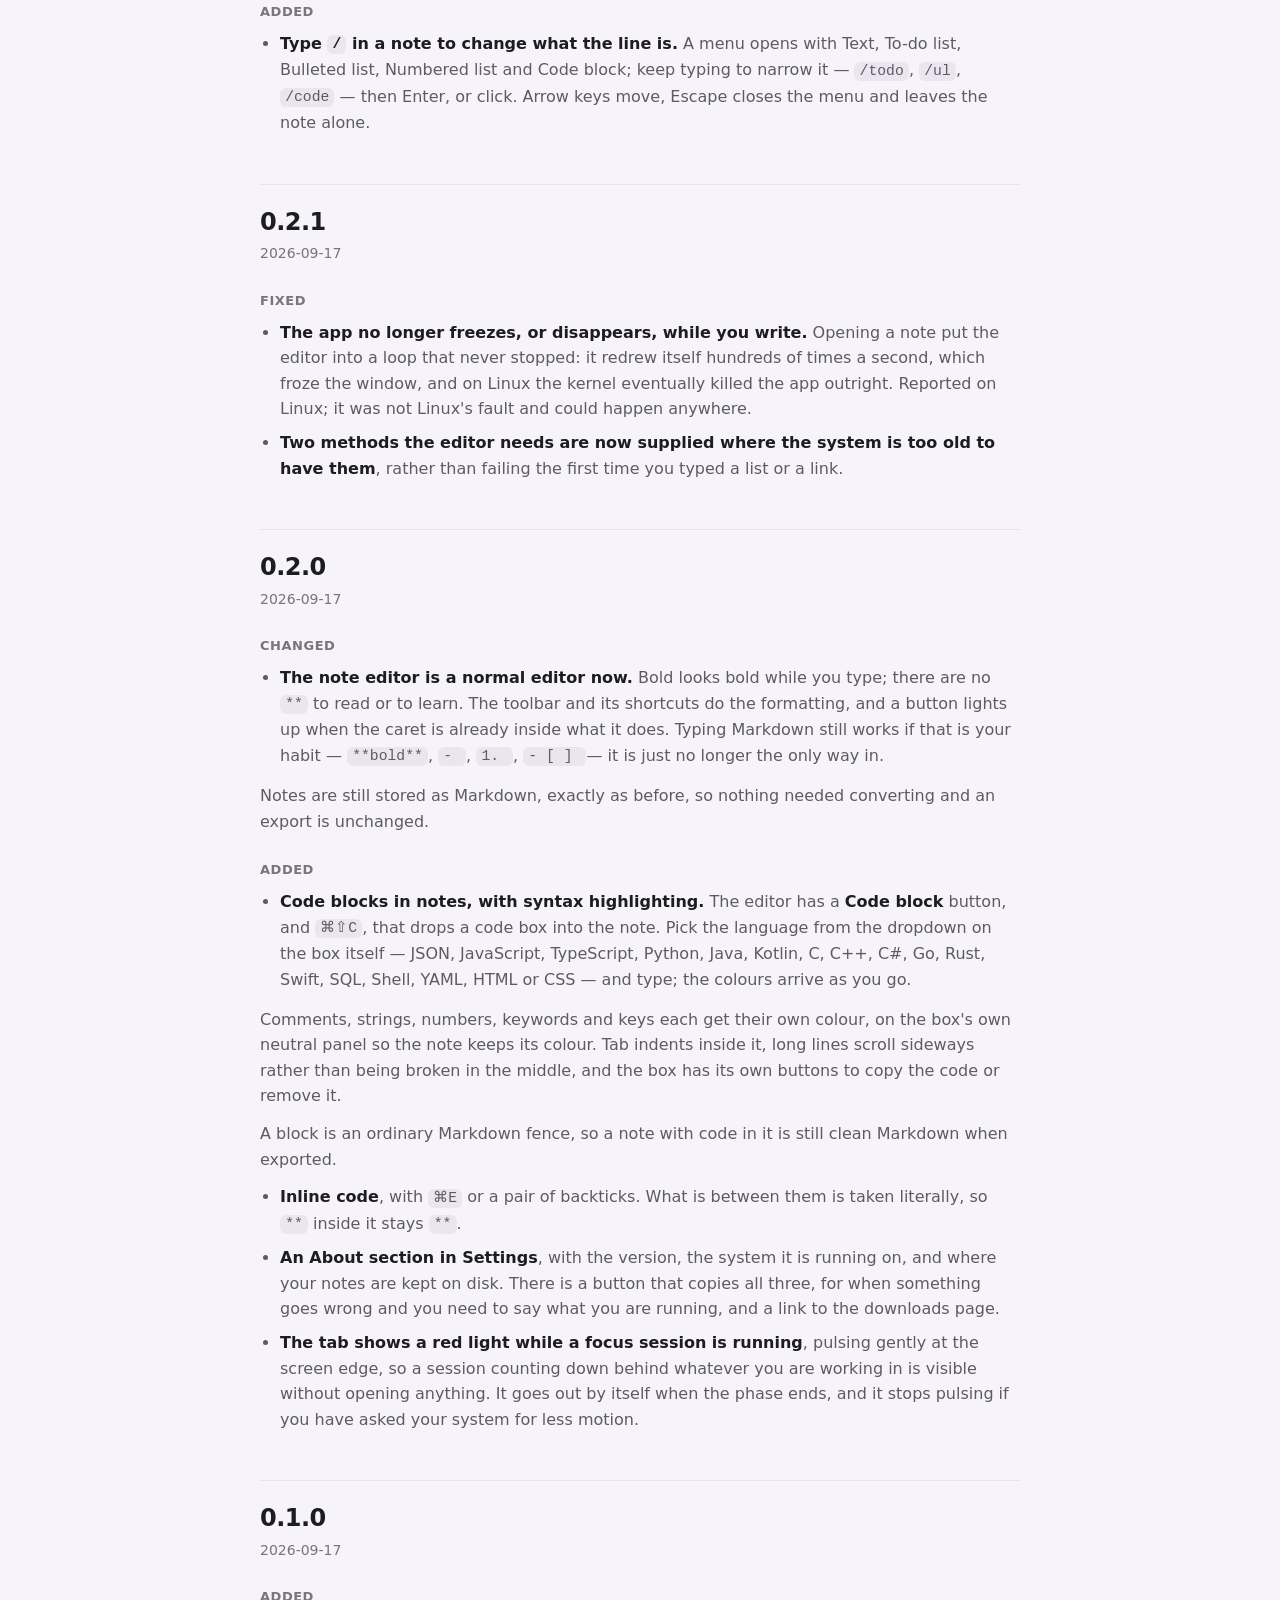
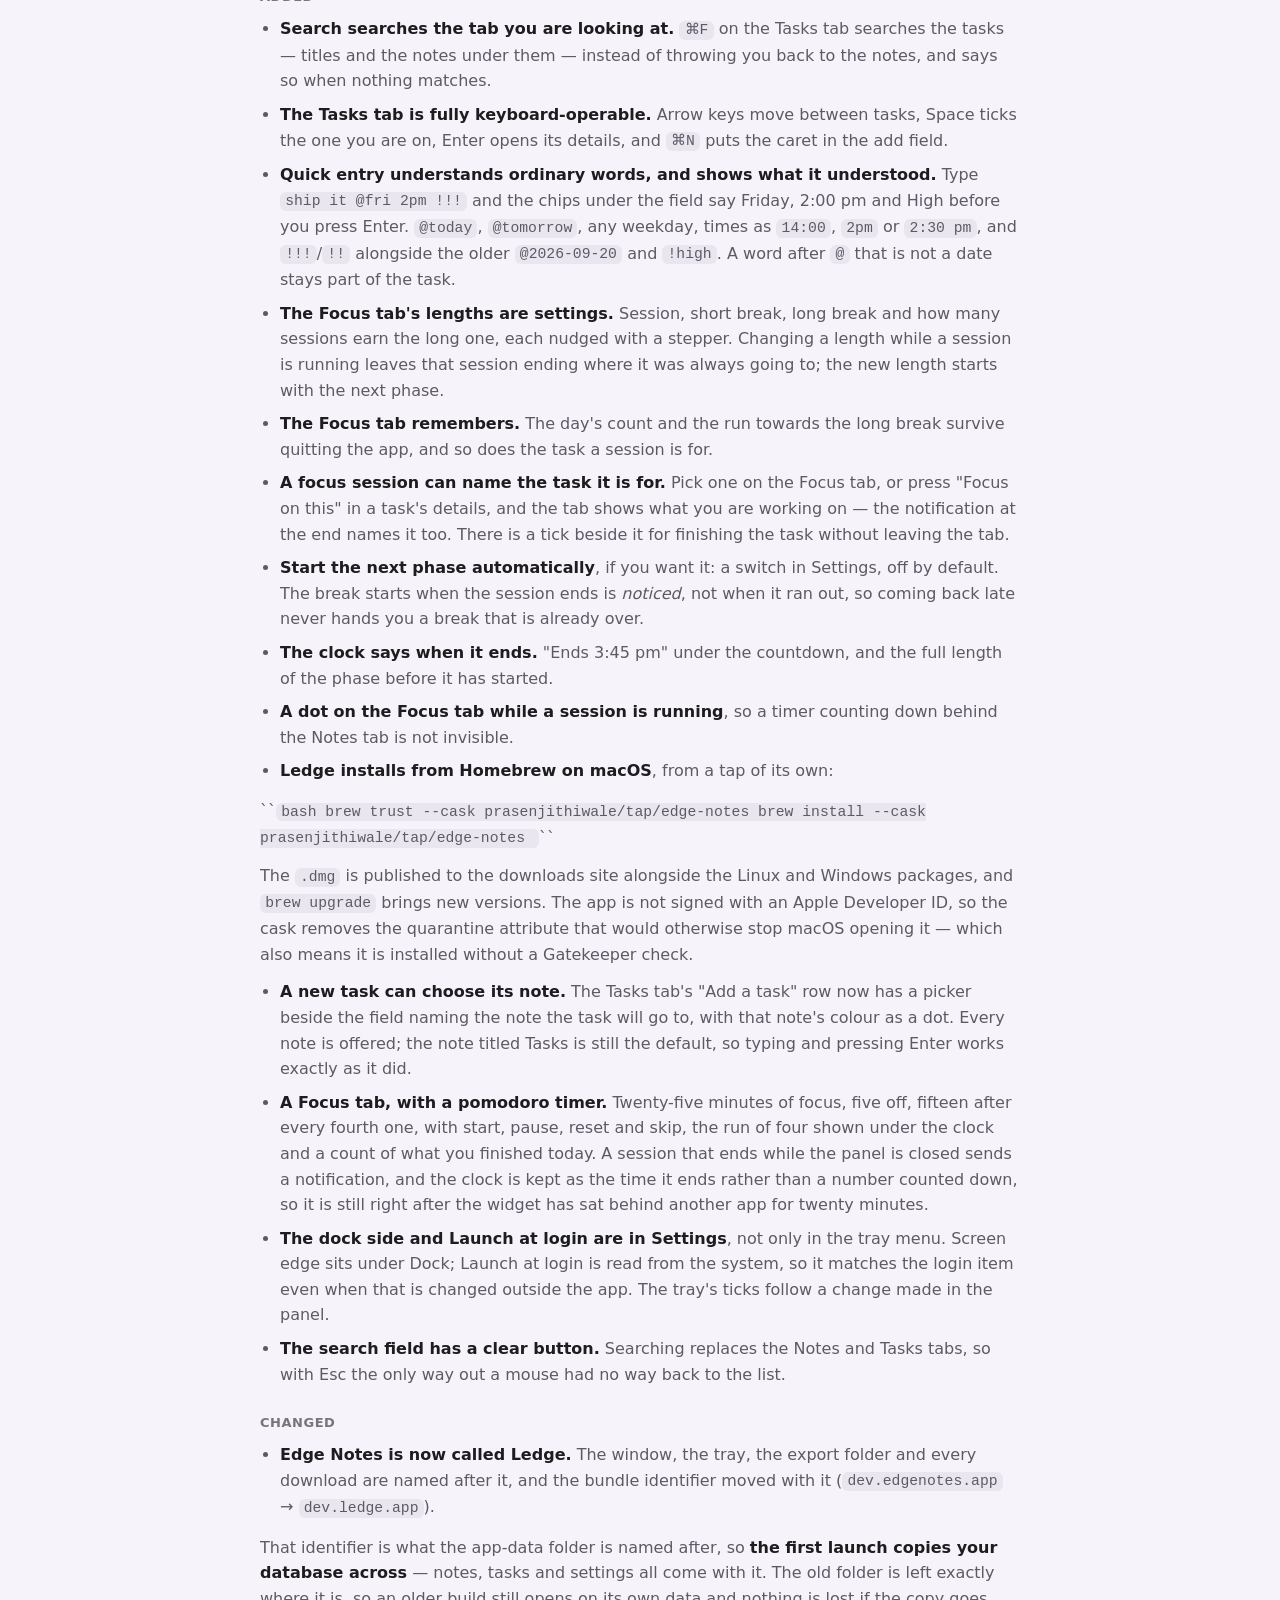
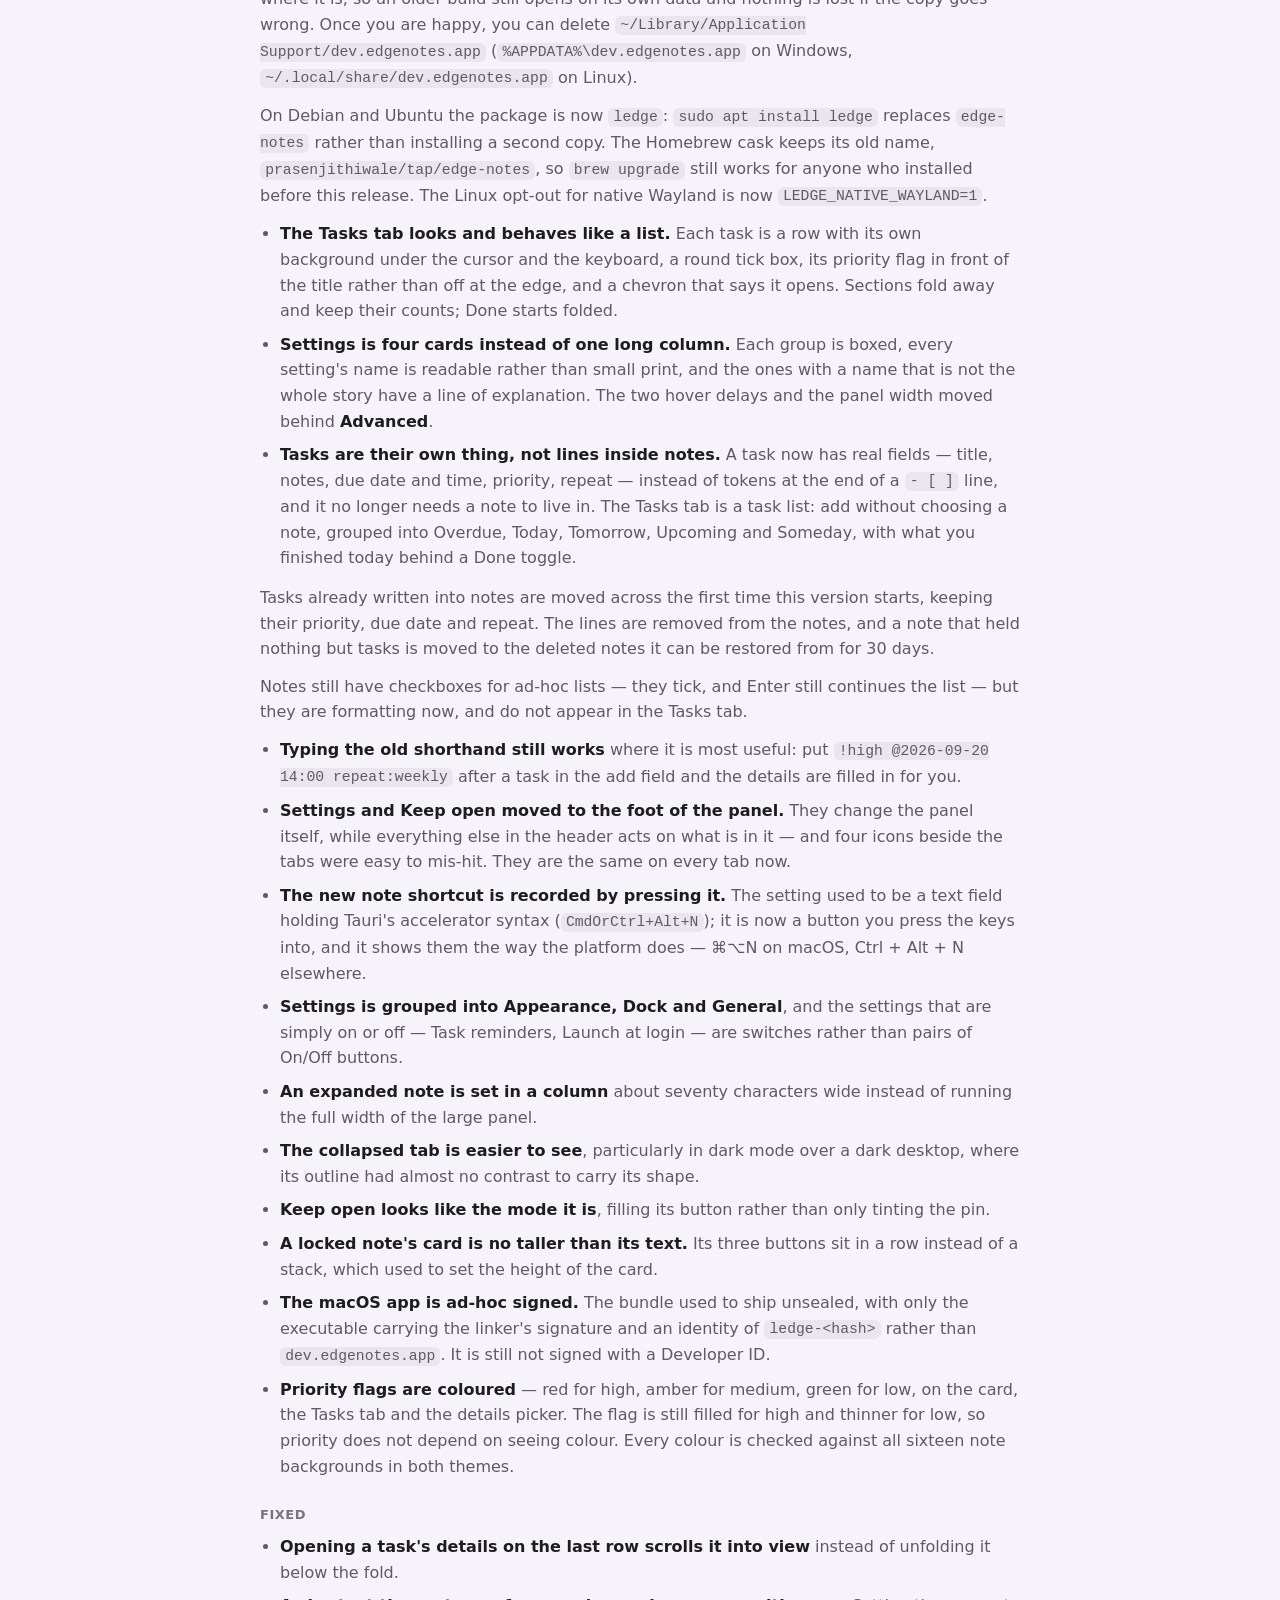
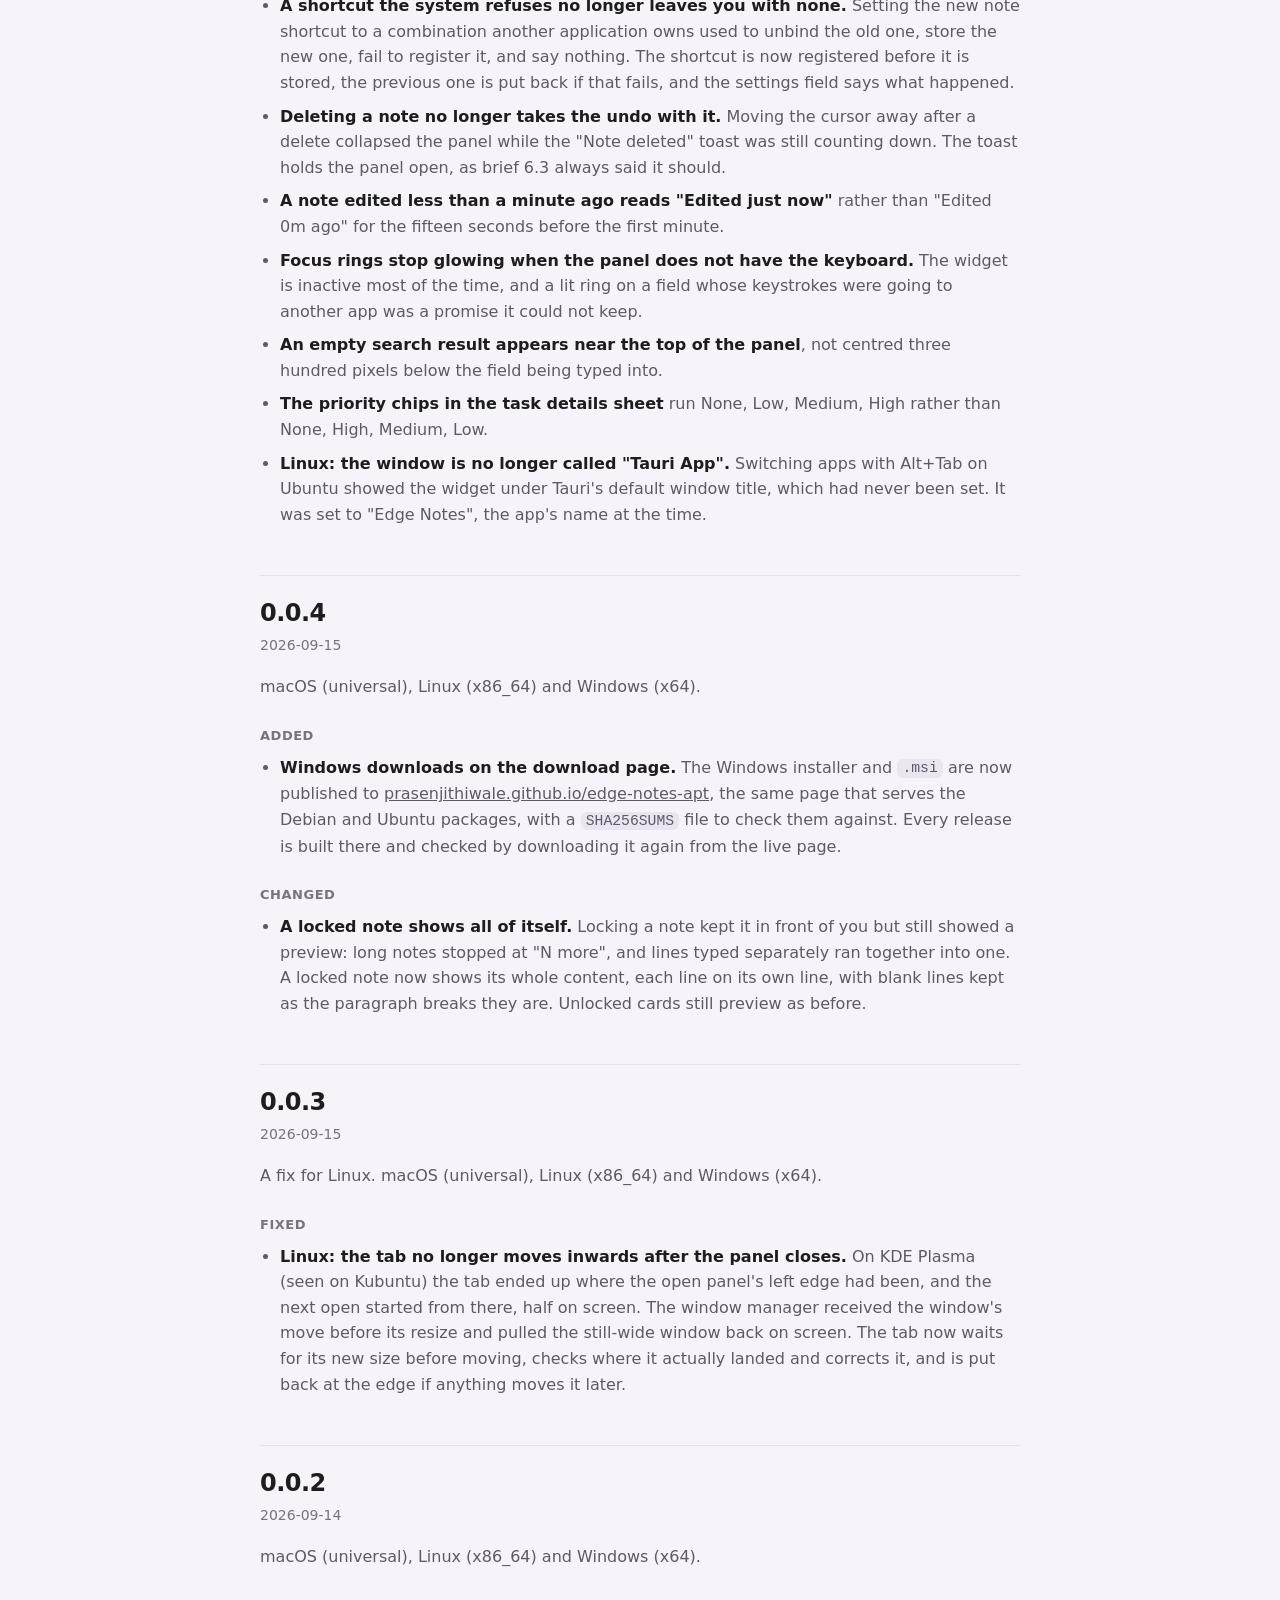
==== commit d4065a6a: "edge-notes 0.10.3" ====
--- a/changelog.html
+++ b/changelog.html
@@ -56,6 +56,12 @@
   <p class="lede">Every release of Ledge, newest first, and what changed in it.
   While the version is 0.x a release may change how something behaves.
   <a href="./#download">Downloads are here</a>.</p>
+    <h2 id="0.10.3">0.10.3</h2>
+    <p class="when">2026-09-28</p>
+    <h3>Added</h3>
+    <ul>
+      <li><b>Native Wayland docking (experimental, Linux).</b> On KDE Plasma, Sway, Hyprland and COSMIC, Settings › Dock › Native Wayland docking lets your desktop anchor the tab to the screen edge itself, above full-screen apps, instead of running Ledge under XWayland. It takes effect after a restart and needs <code>libgtk-layer-shell0</code>, which the <code>.deb</code> now recommends. Dragging the tab along the edge is not available in this mode yet. GNOME has no layer shell, so there nothing changes.</li>
+    </ul>
     <h2 id="0.10.2">0.10.2</h2>
     <p class="when">2026-09-27</p>
     <h3>Added</h3>
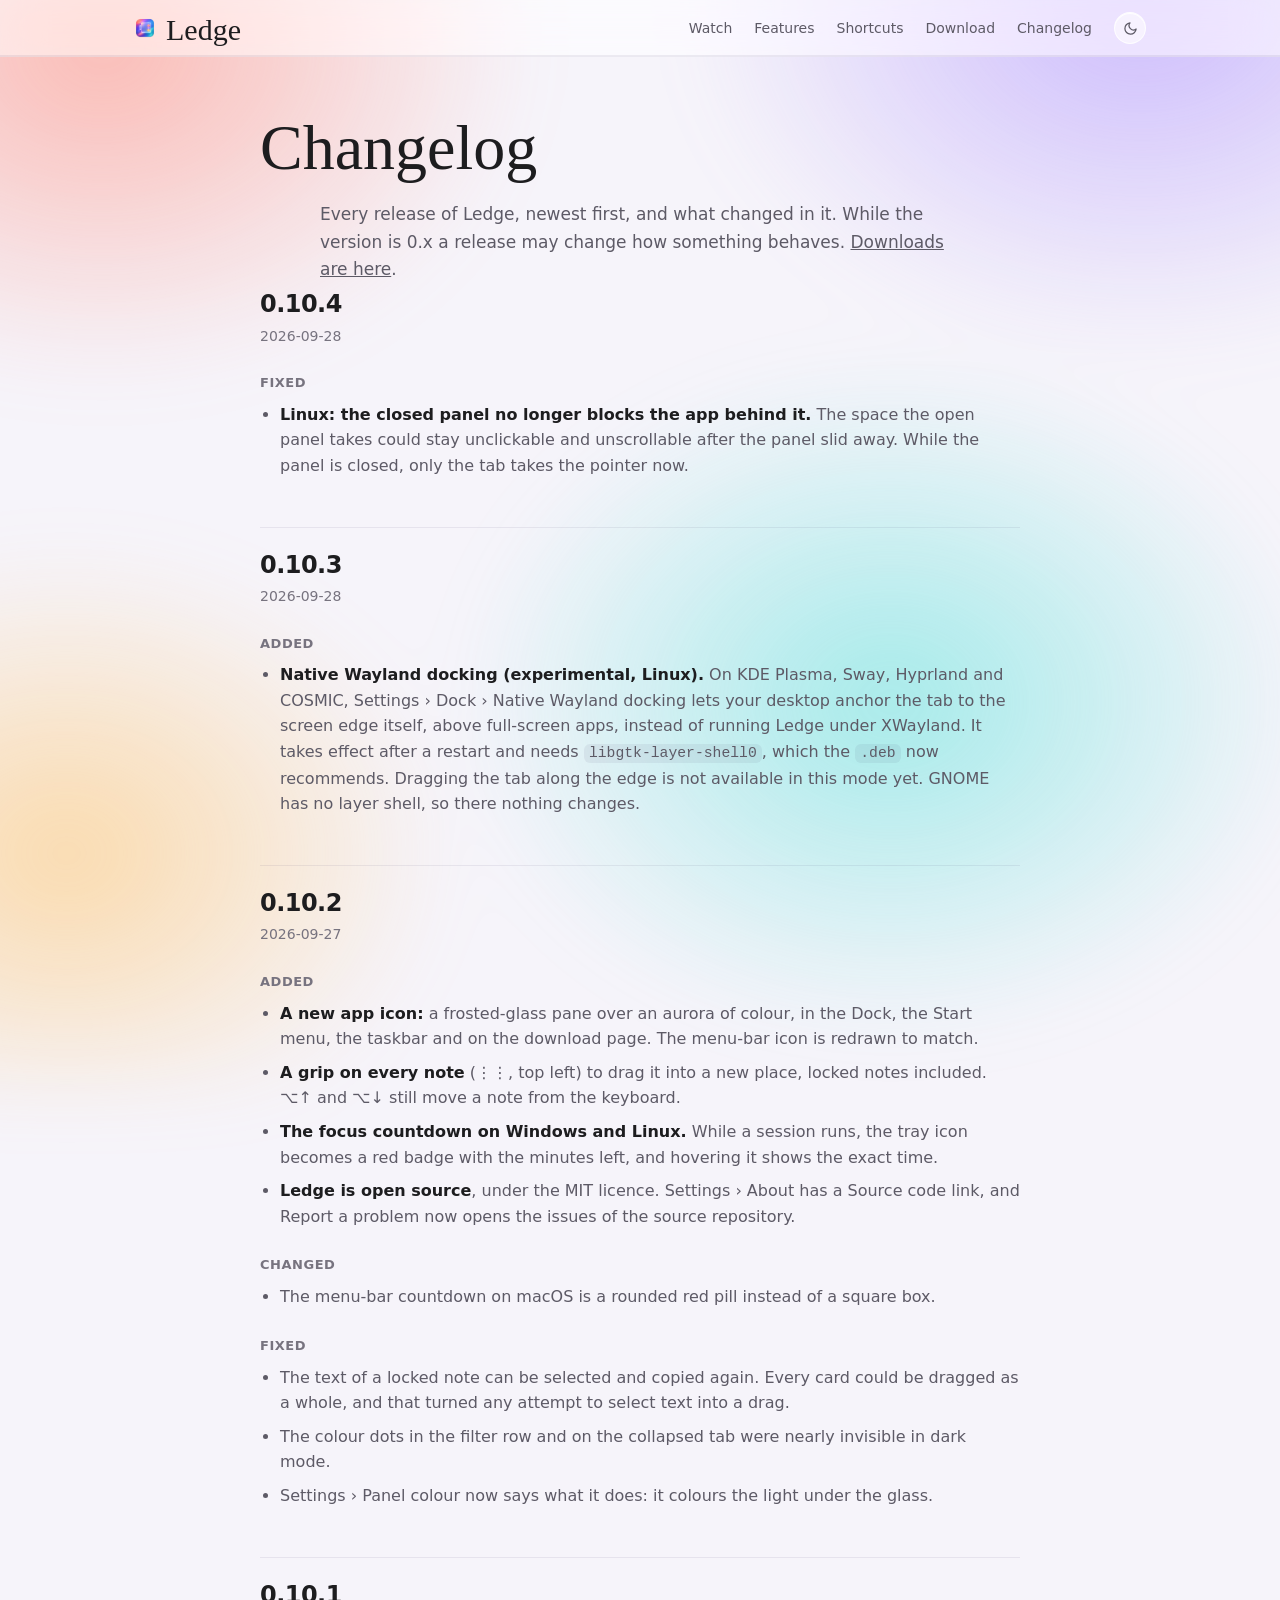
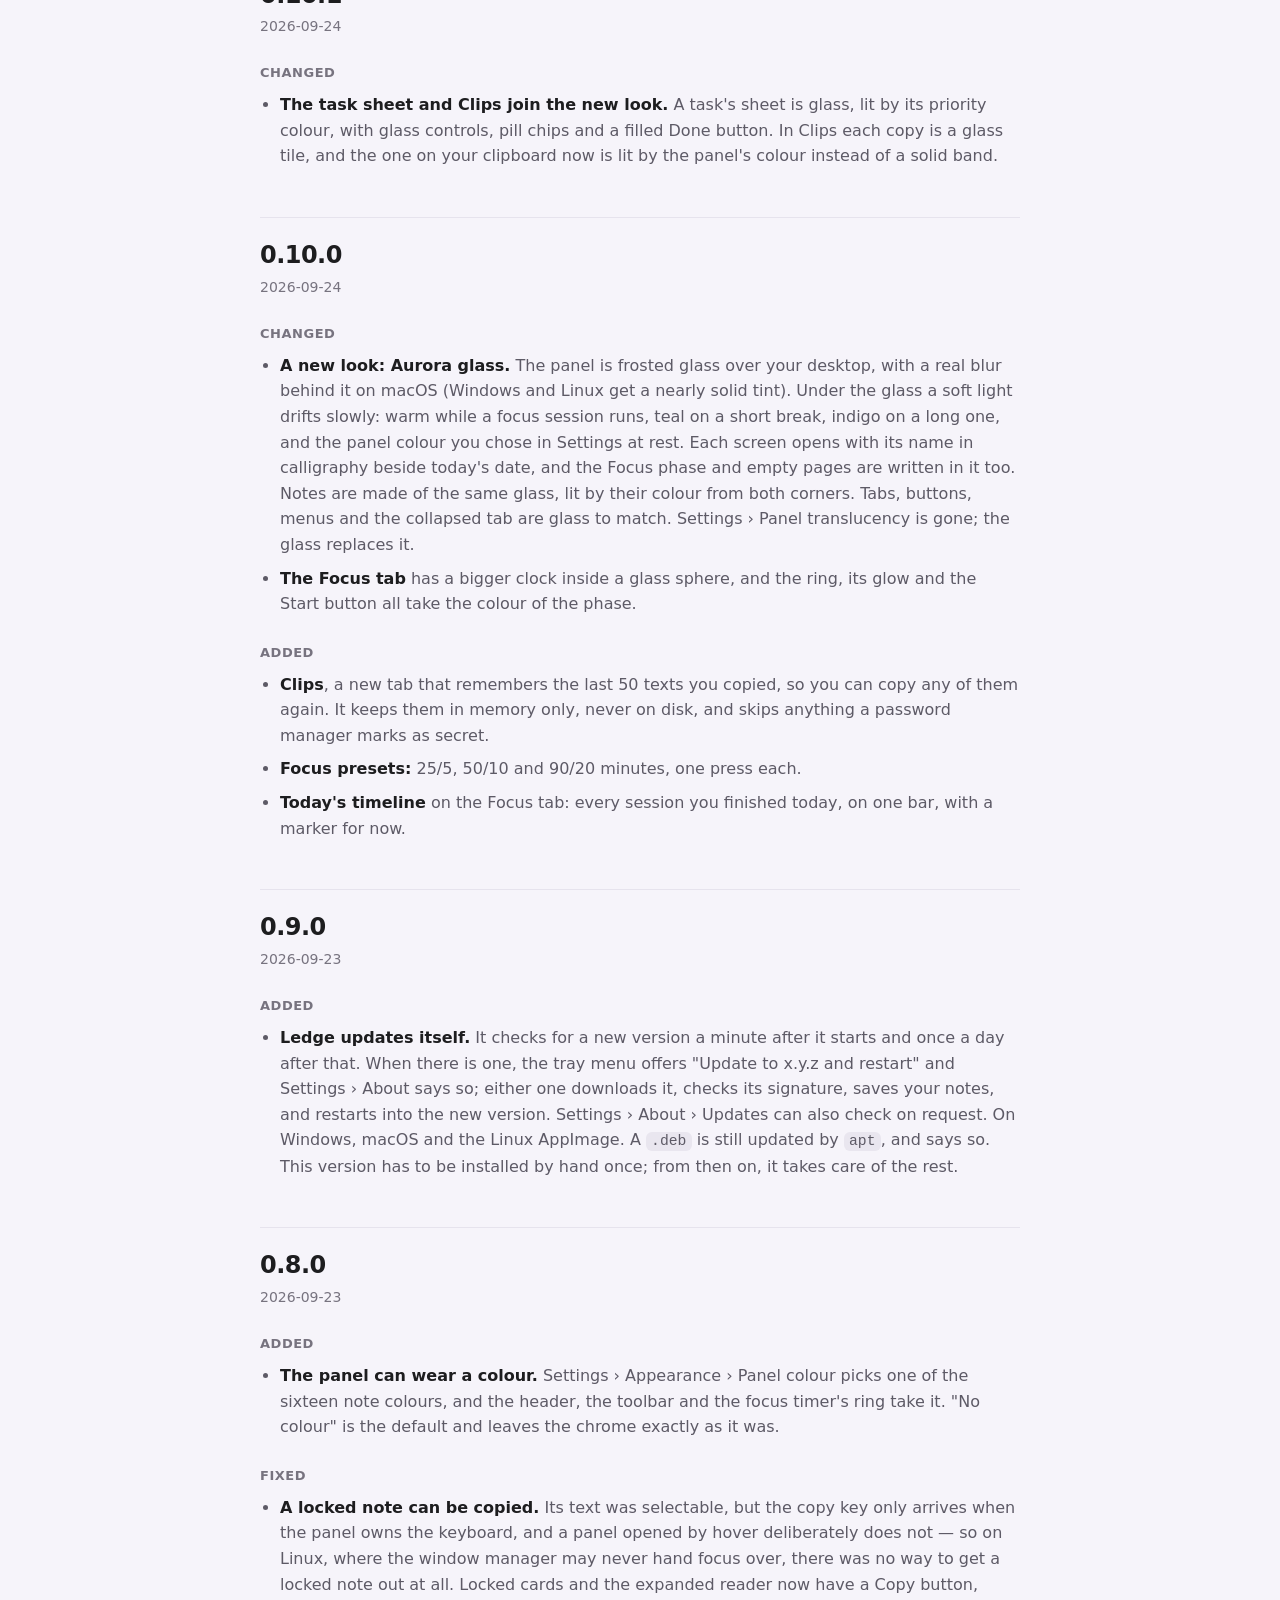
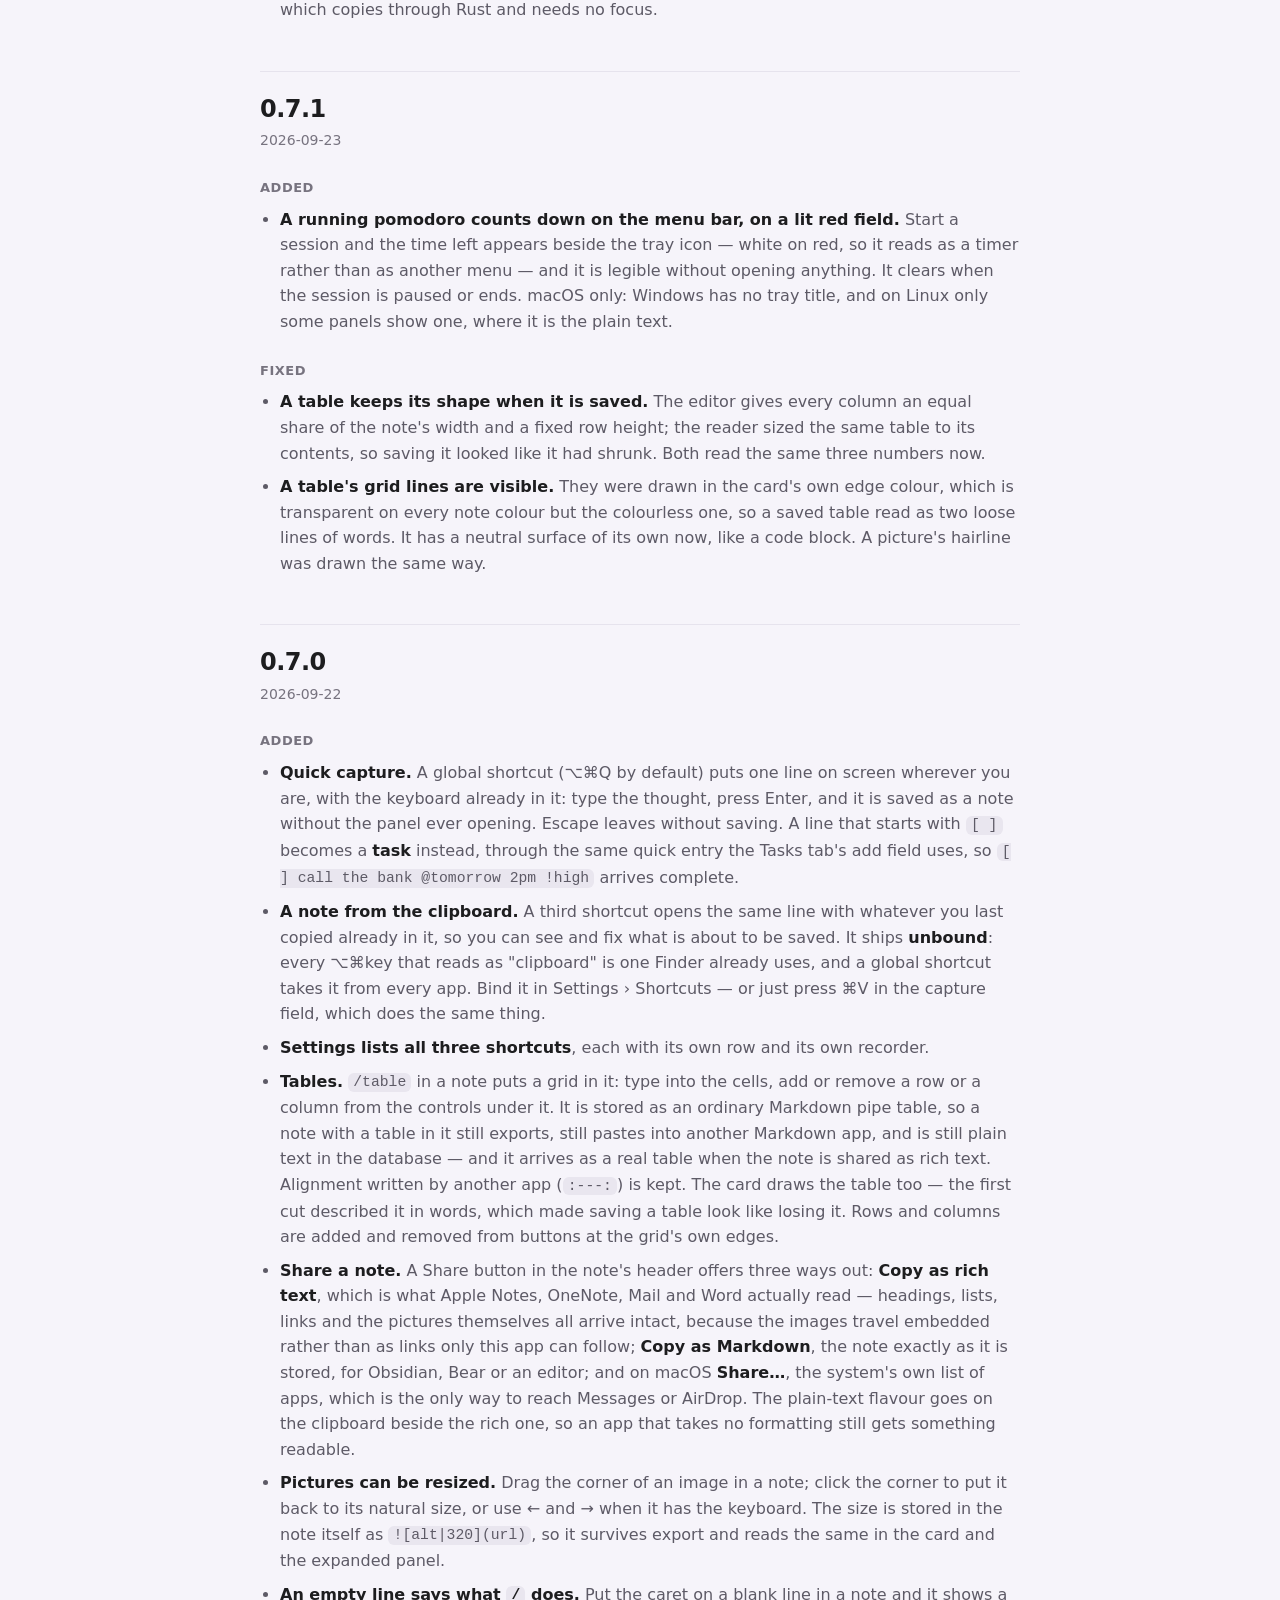
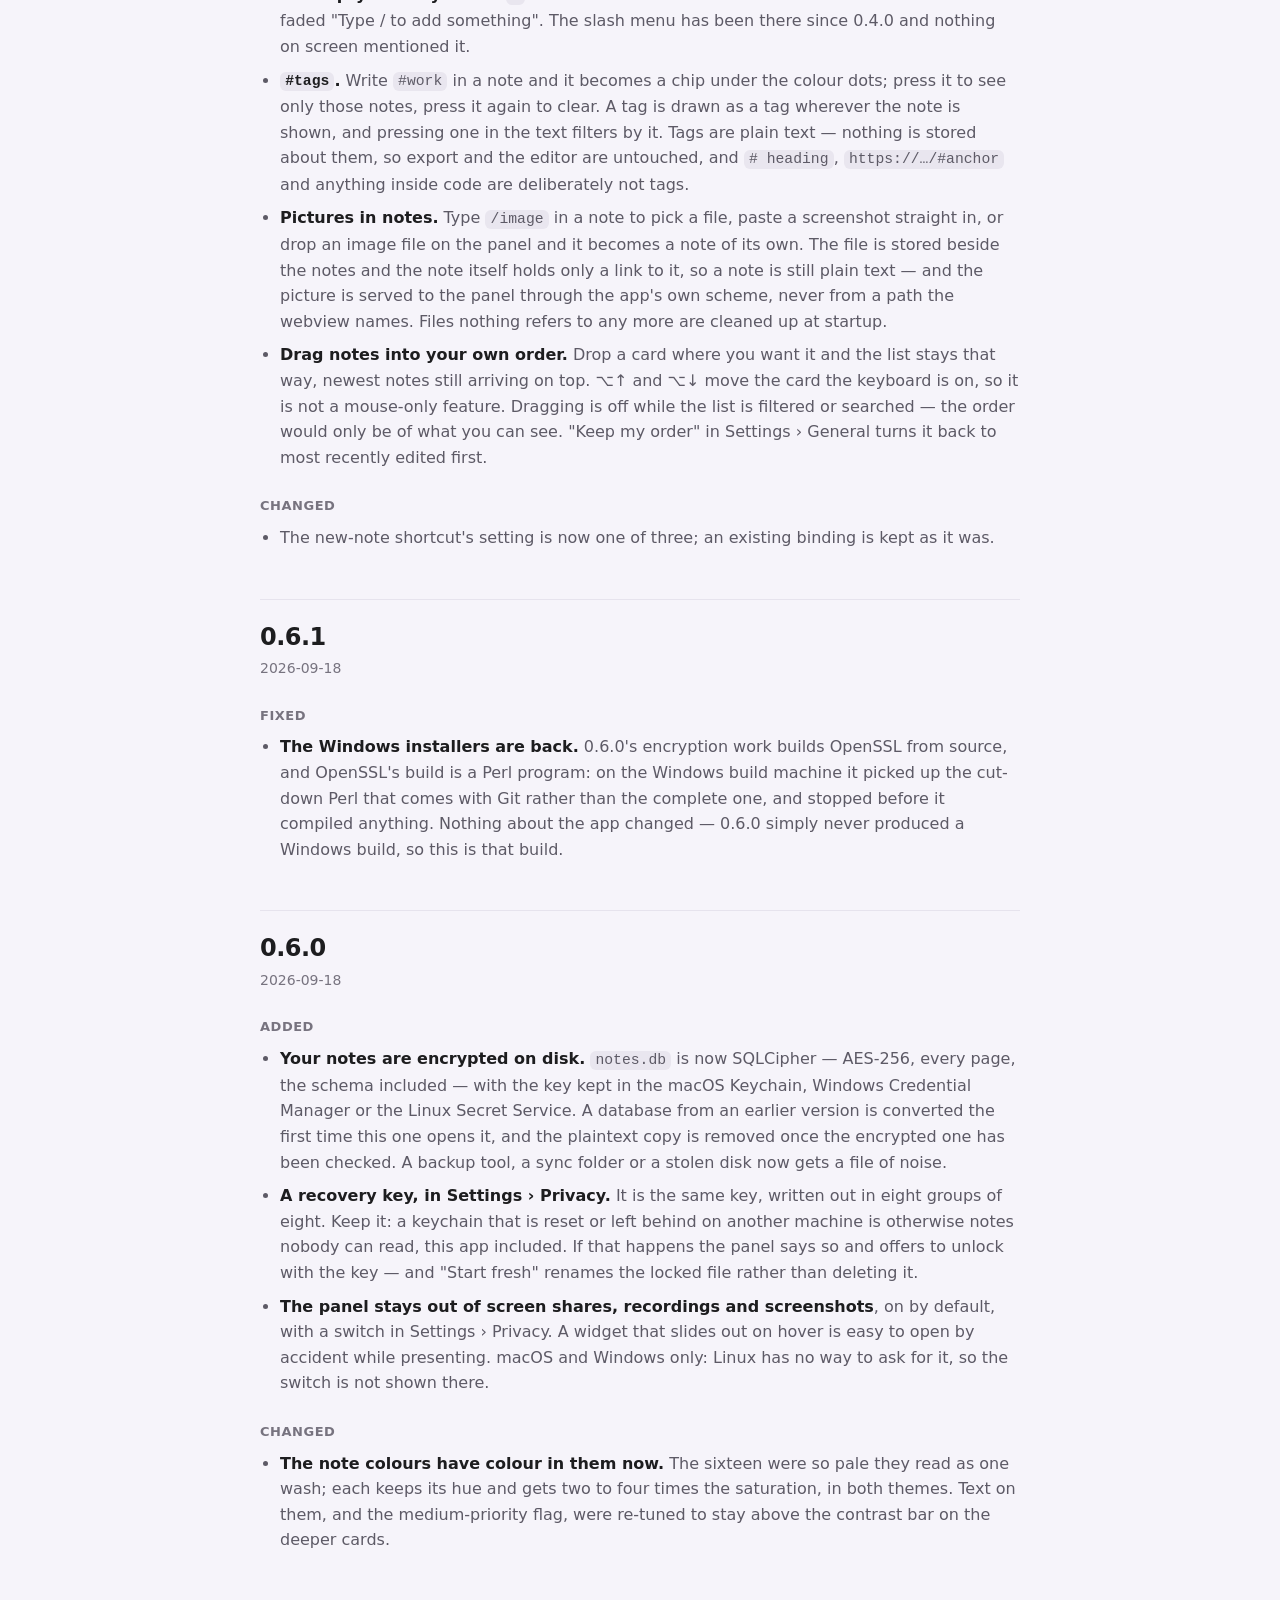
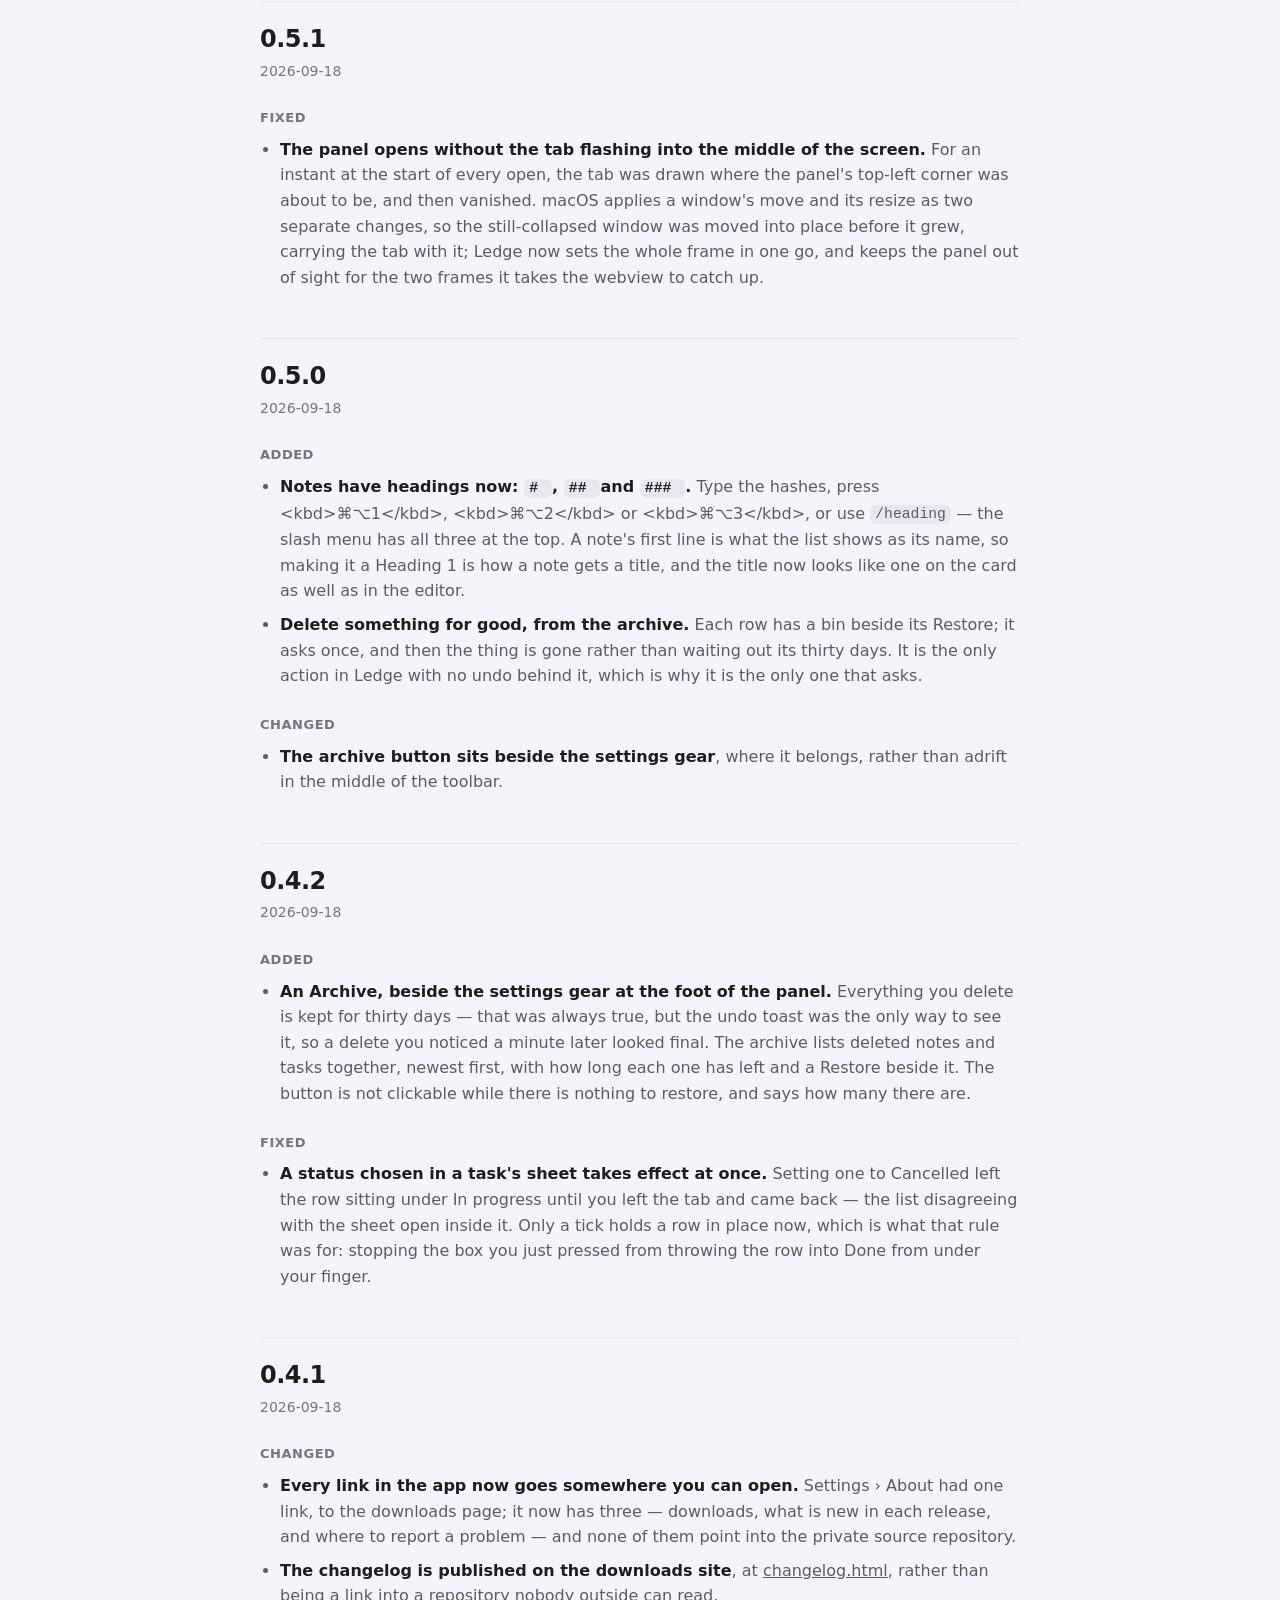
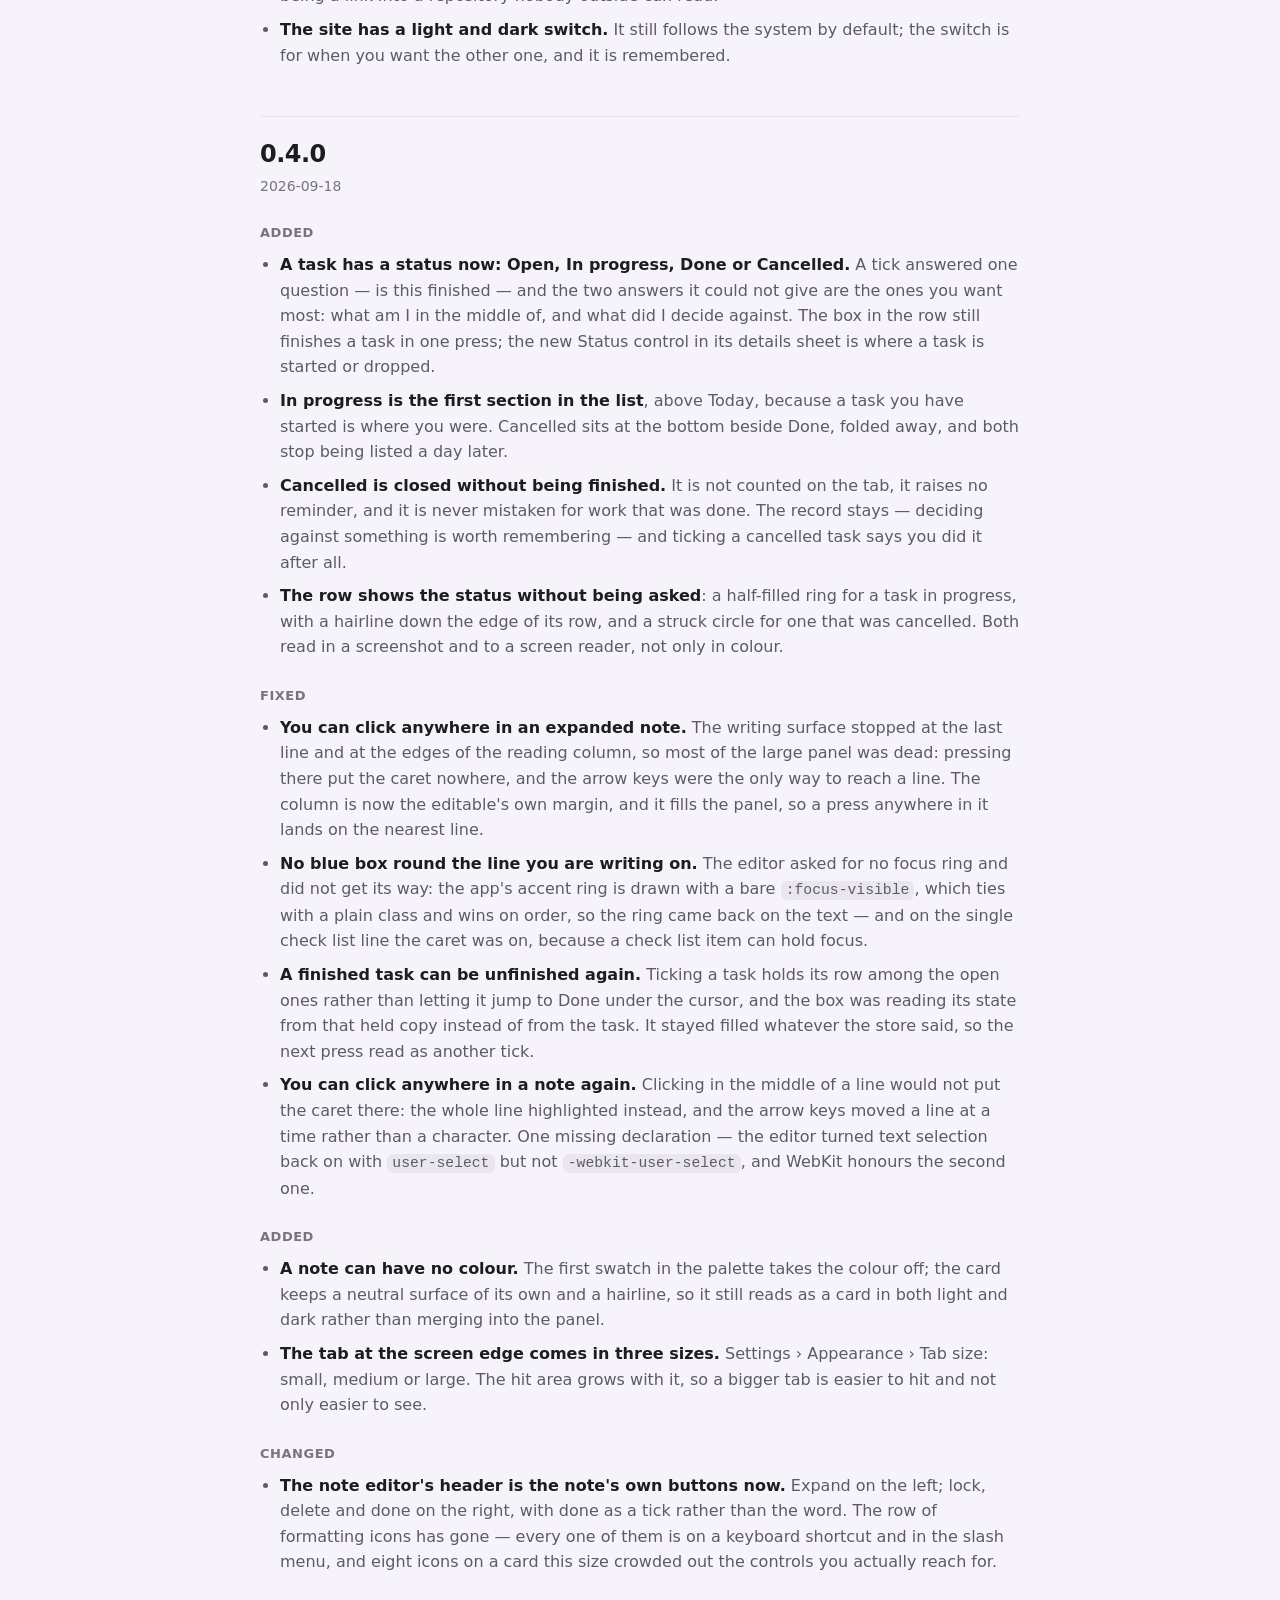
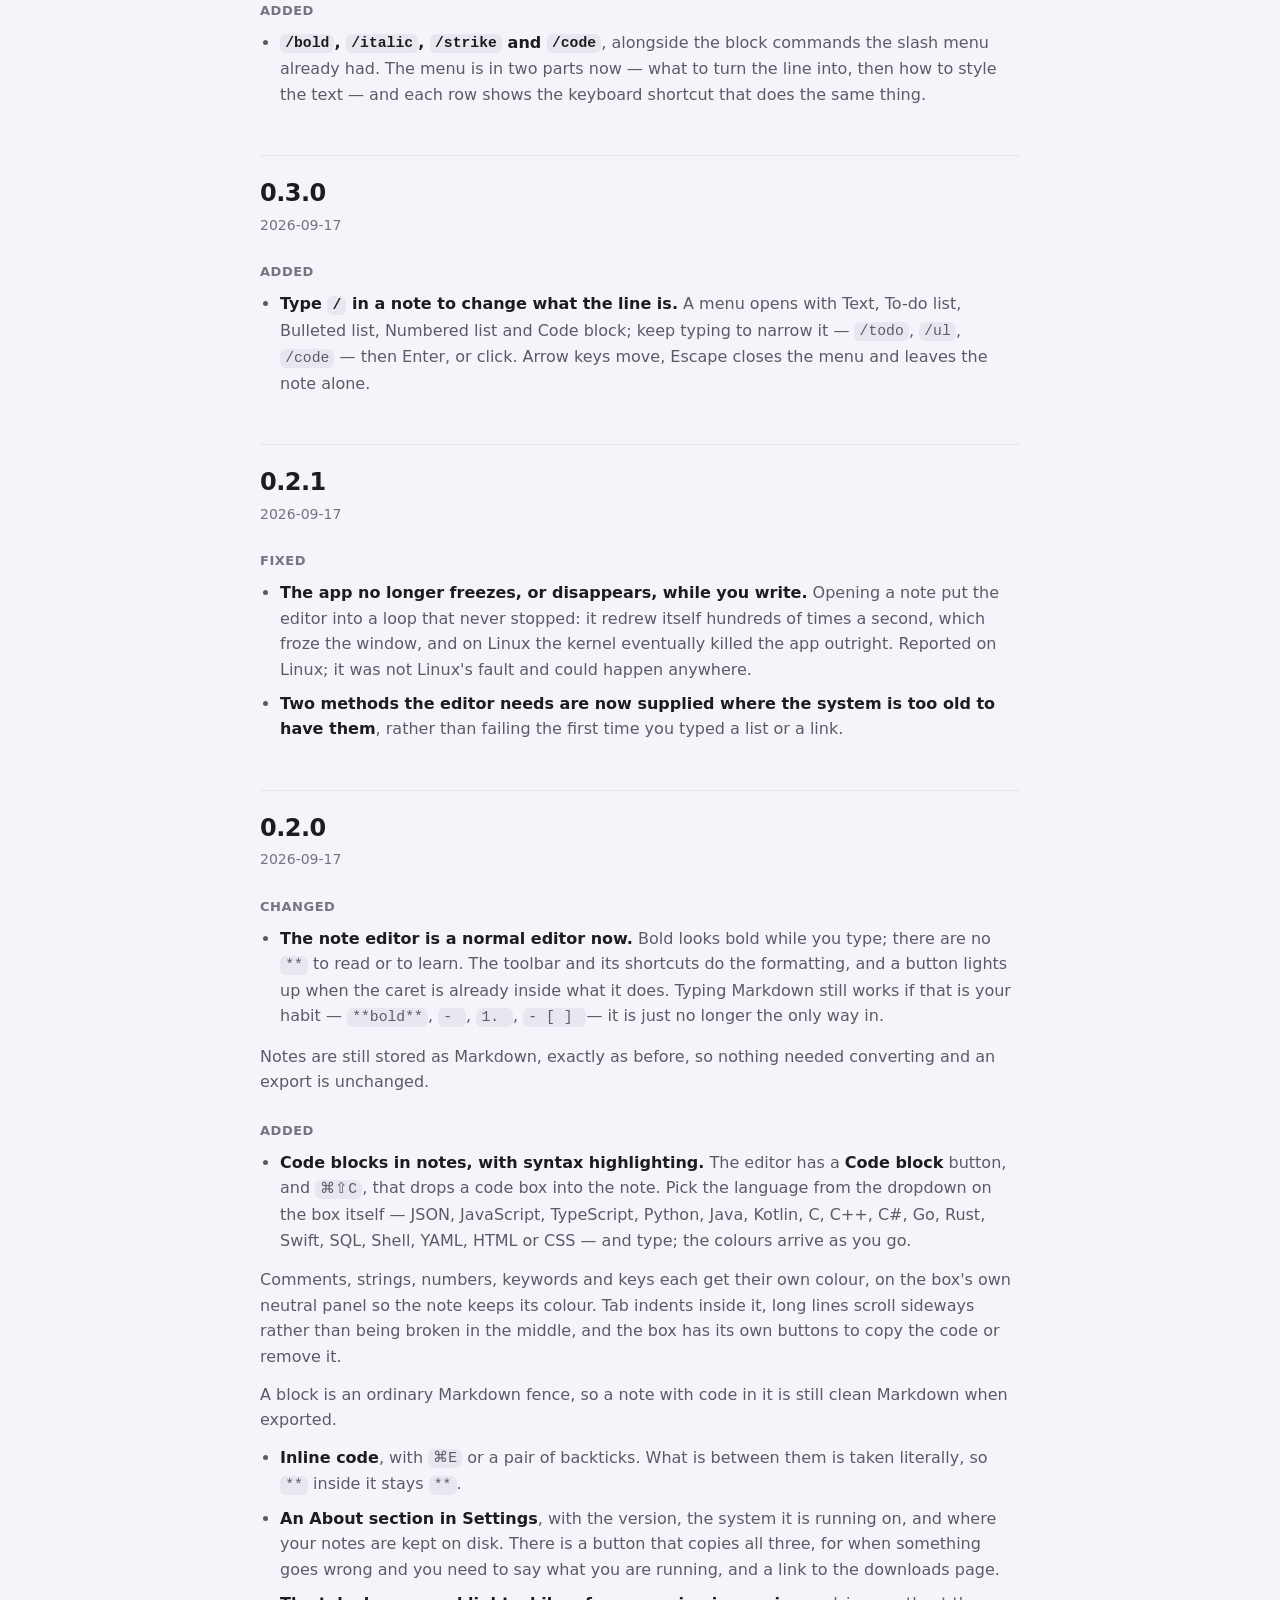
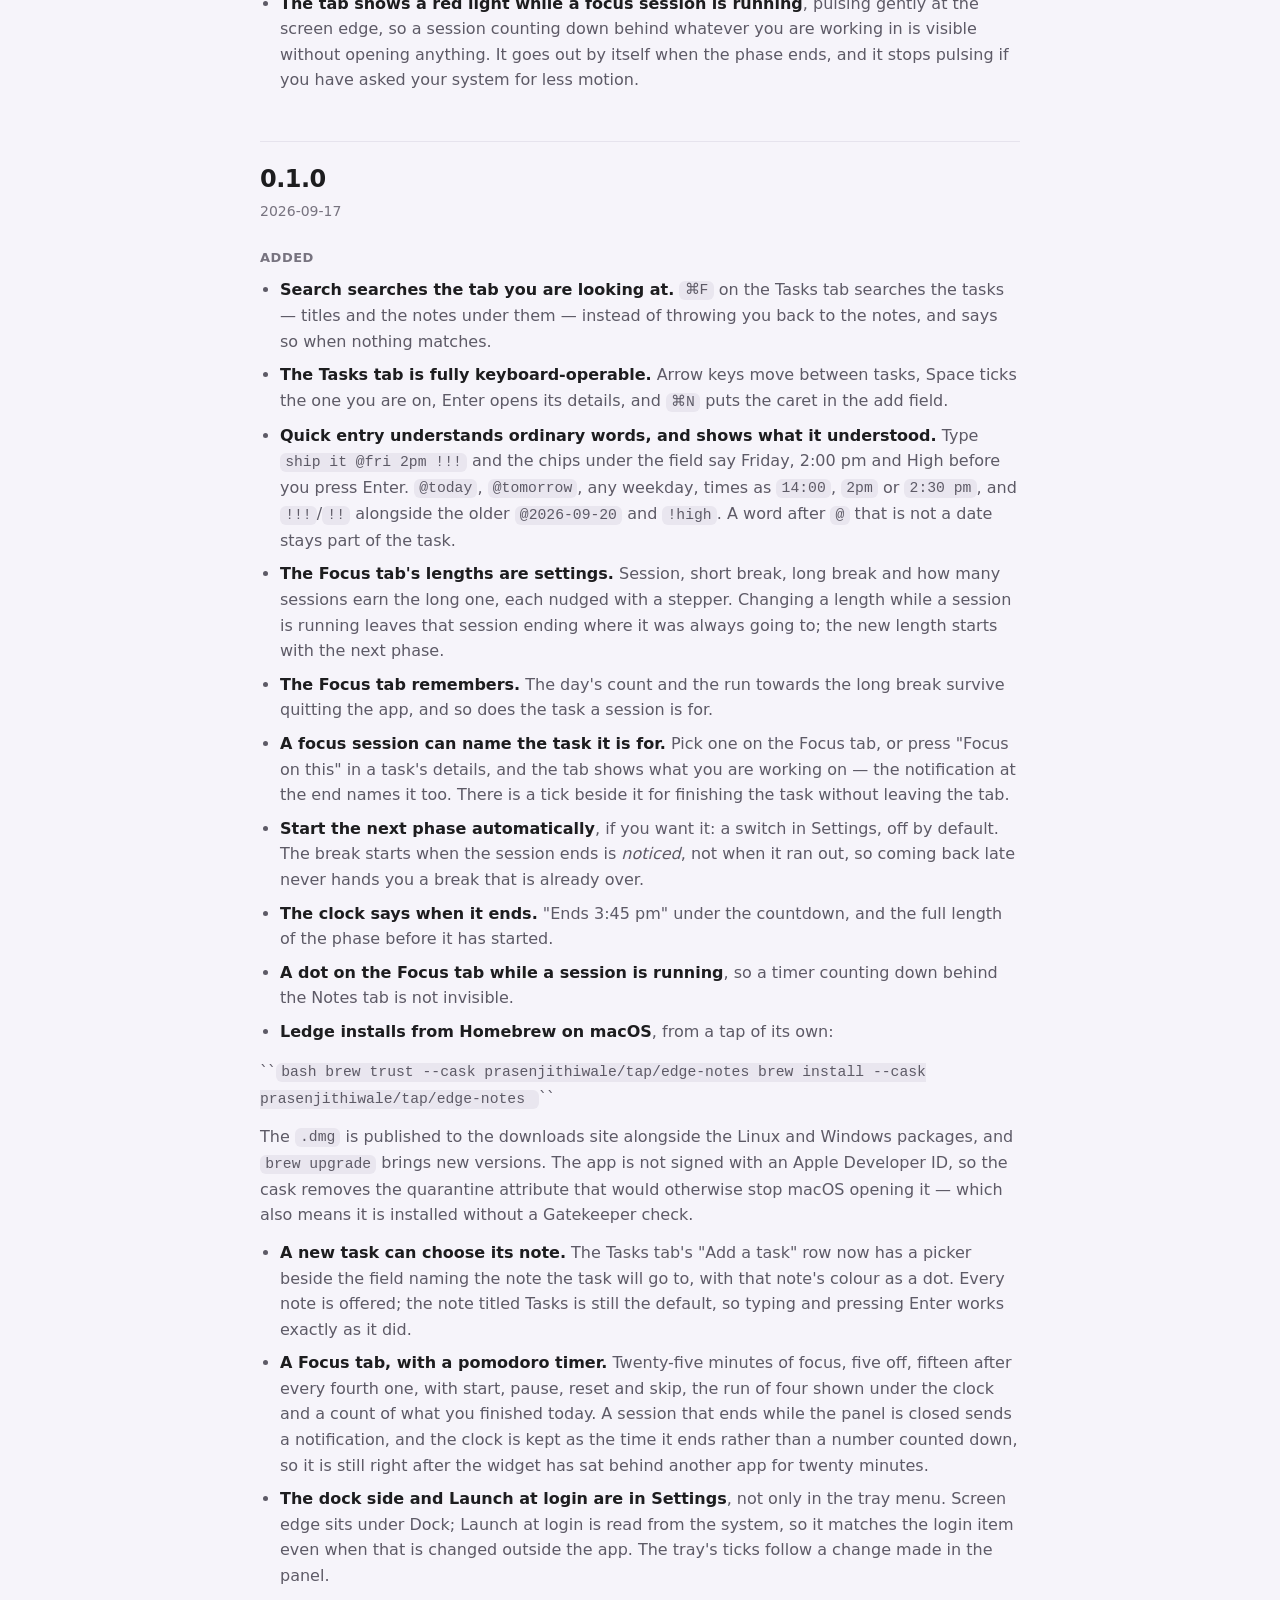
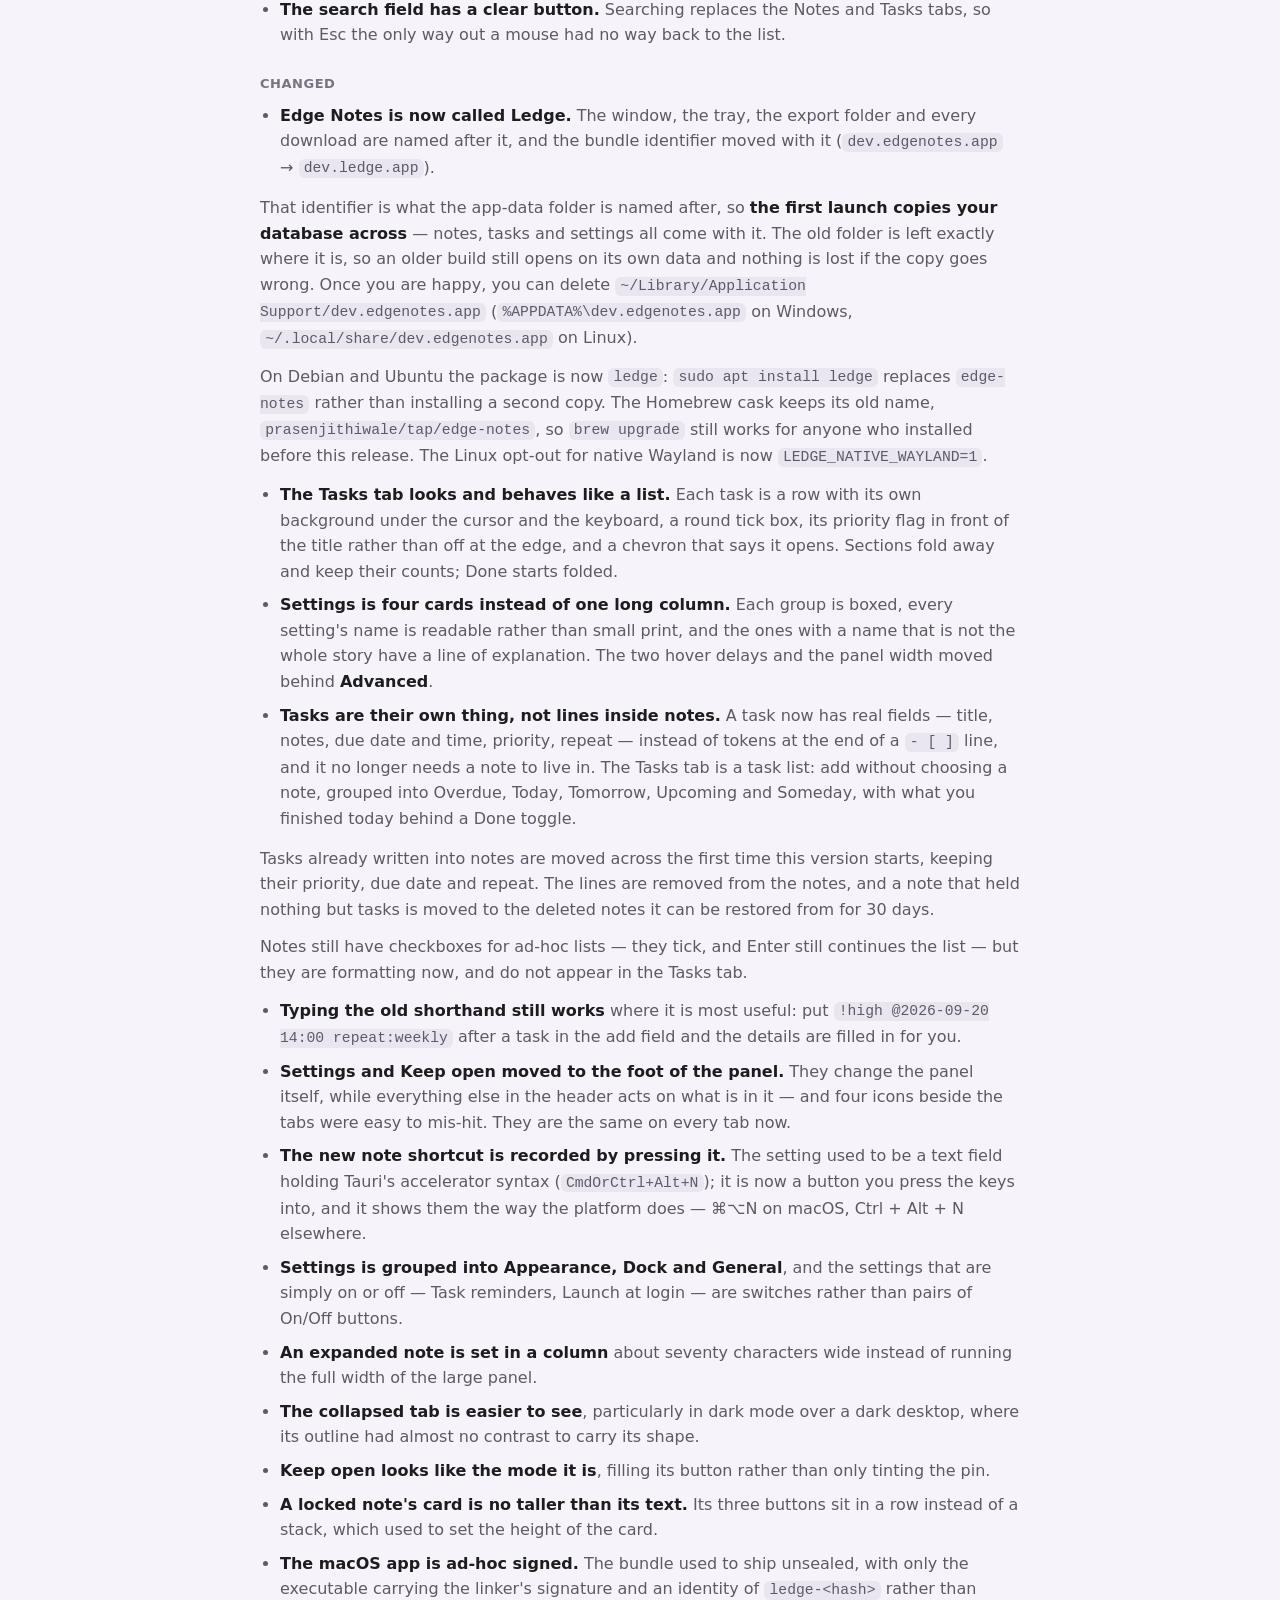
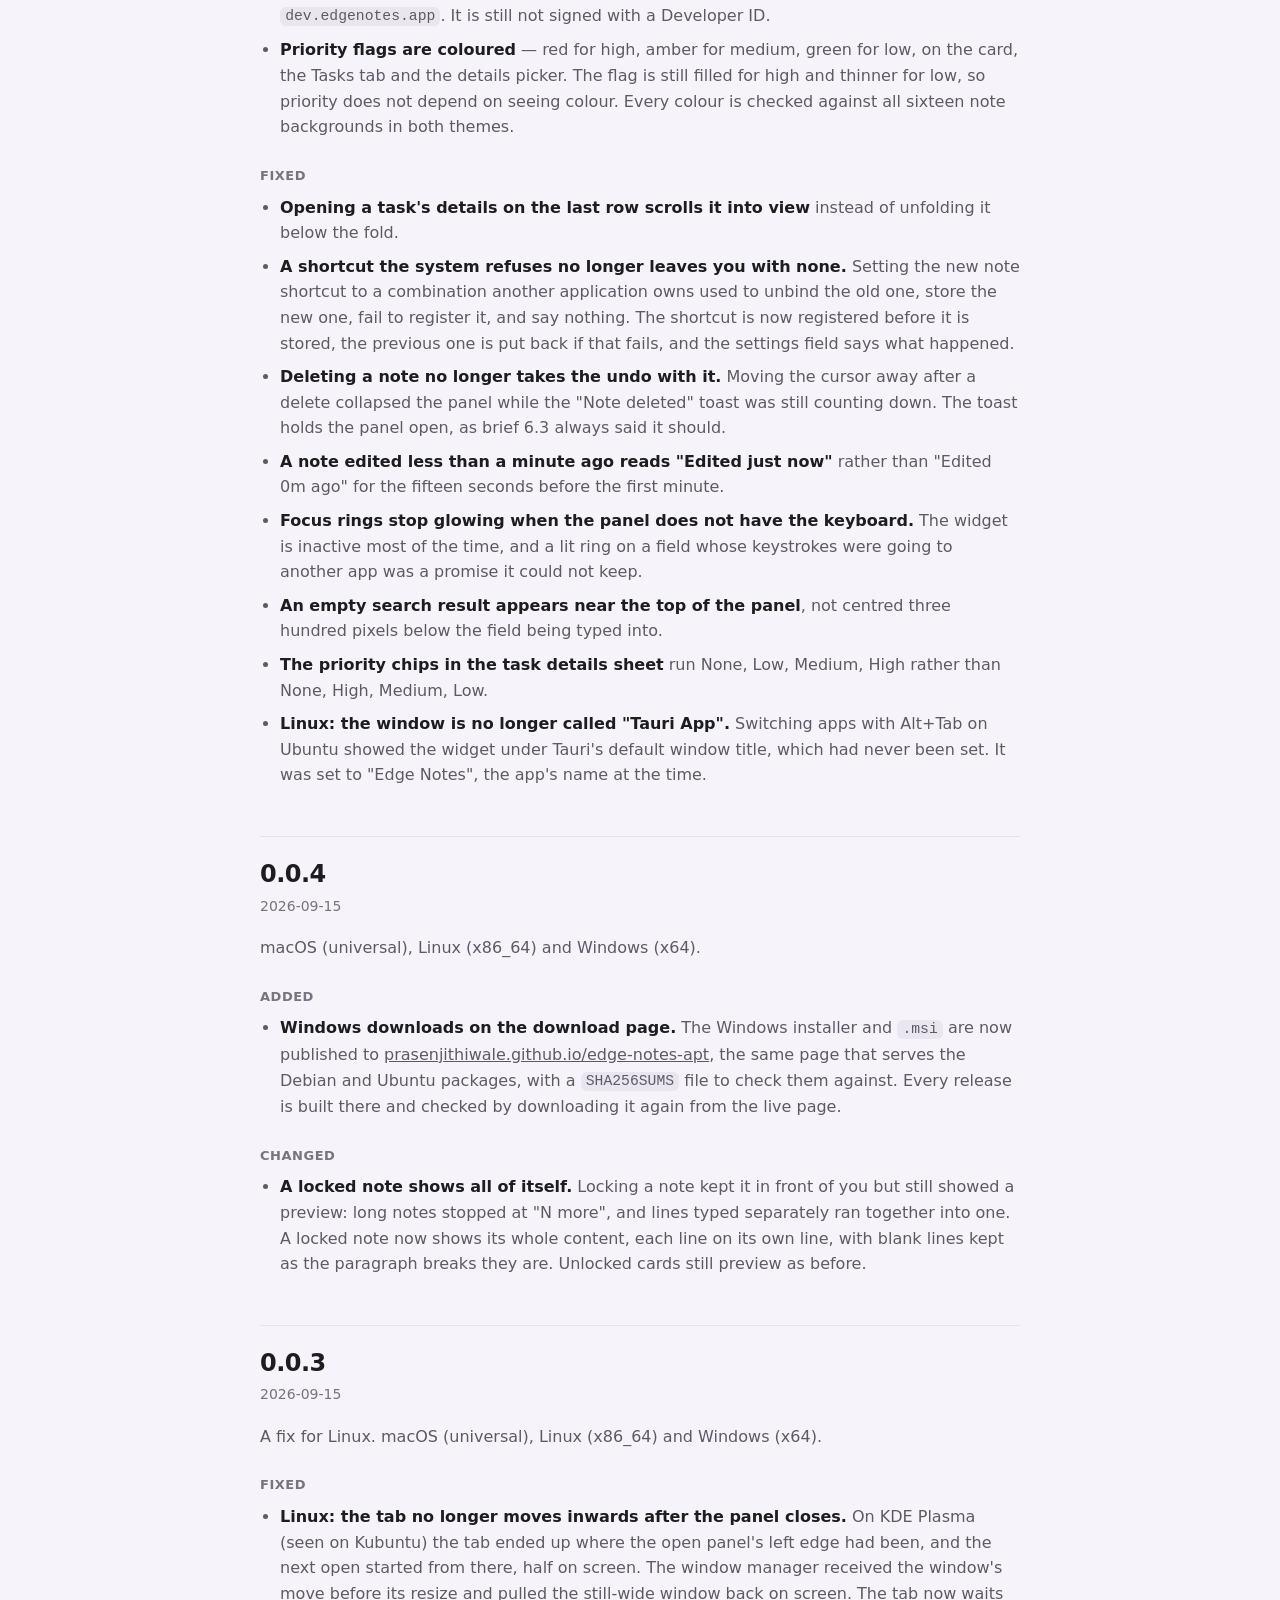
==== commit 39b9a340: "edge-notes 0.10.4" ====
--- a/changelog.html
+++ b/changelog.html
@@ -56,6 +56,12 @@
   <p class="lede">Every release of Ledge, newest first, and what changed in it.
   While the version is 0.x a release may change how something behaves.
   <a href="./#download">Downloads are here</a>.</p>
+    <h2 id="0.10.4">0.10.4</h2>
+    <p class="when">2026-09-28</p>
+    <h3>Fixed</h3>
+    <ul>
+      <li><b>Linux: the closed panel no longer blocks the app behind it.</b> The space the open panel takes could stay unclickable and unscrollable after the panel slid away. While the panel is closed, only the tab takes the pointer now.</li>
+    </ul>
     <h2 id="0.10.3">0.10.3</h2>
     <p class="when">2026-09-28</p>
     <h3>Added</h3>
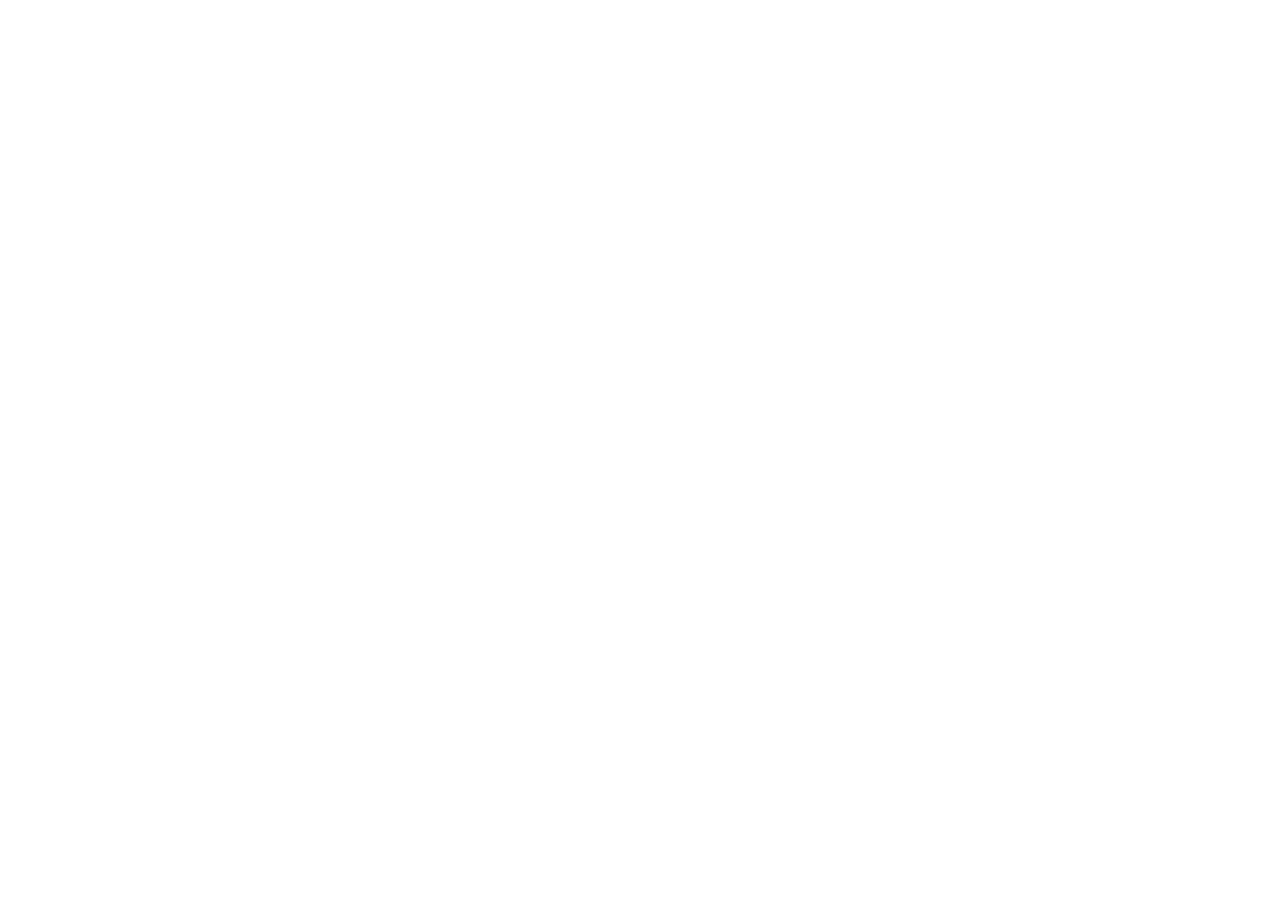
==== commit 1fd60744: "The page moved to prasenjithiwale.github.io/folio/ledge; redirect to it Co-Authored-By: Claude Opus " ====
--- a/changelog.html
+++ b/changelog.html
@@ -1,395 +1,9 @@
 <!doctype html>
 <html lang="en">
-<head>
 <meta charset="utf-8">
-<meta name="viewport" content="width=device-width, initial-scale=1">
-<title>Ledge — changelog</title>
-<meta name="description" content="Every release of Ledge and what changed in it.">
-<link rel="icon" href="icon.png" sizes="128x128" type="image/png">
-<link rel="stylesheet" href="style.css">
-<script>
-  // Set before anything paints, so a reader who chose light never sees a dark
-  // frame first. Wrapped because storage can throw in a private window, and a
-  // page that will not render is worse than a page that forgot a preference.
-  (function () {
-    var root = document.documentElement;
-    var KEY = "ledge-theme";
-    try {
-      var stored = localStorage.getItem(KEY);
-      if (stored === "light" || stored === "dark") { root.setAttribute("data-theme", stored); }
-    } catch (error) { /* no storage: the system decides */ }
-    document.addEventListener("click", function (event) {
-      var target = event.target;
-      var button = target && target.closest ? target.closest("[data-theme-toggle]") : null;
-      if (!button) { return; }
-      var chosen = root.getAttribute("data-theme");
-      var dark = chosen === "dark" ||
-        (chosen === null && window.matchMedia("(prefers-color-scheme: dark)").matches);
-      var next = dark ? "light" : "dark";
-      root.setAttribute("data-theme", next);
-      try { localStorage.setItem(KEY, next); } catch (error) { /* as above */ }
-    });
-  })();
-</script>
-</head>
-<body>
-
-<header class="top">
-  <div class="wrap top-inner">
-    <a class="wordmark" href="./"><img class="mark" src="icon.png" width="22" height="22" alt=""> <span class="script">Ledge</span></a>
-    <nav>
-      <a href="./#watch" class="hide-sm">Watch</a>
-      <a href="./#features">Features</a>
-      <a href="./#keys" class="hide-sm">Shortcuts</a>
-      <a href="./#download">Download</a>
-      <a href="changelog.html">Changelog</a>
-      <button type="button" class="theme" data-theme-toggle aria-label="Switch between light and dark">
-      <svg class="sun" viewBox="0 0 24 24" fill="none" stroke="currentColor" stroke-width="2" stroke-linecap="round" aria-hidden="true"><circle cx="12" cy="12" r="4"/><path d="M12 2v2M12 20v2M4.9 4.9l1.4 1.4M17.7 17.7l1.4 1.4M2 12h2M20 12h2M4.9 19.1l1.4-1.4M17.7 6.3l1.4-1.4"/></svg>
-      <svg class="moon" viewBox="0 0 24 24" fill="none" stroke="currentColor" stroke-width="2" stroke-linecap="round" stroke-linejoin="round" aria-hidden="true"><path d="M21 12.8A9 9 0 1 1 11.2 3a7 7 0 0 0 9.8 9.8z"/></svg>
-    </button>
-    </nav>
-  </div>
-</header>
-
-<main class="wrap narrow prose">
-  <h1>Changelog</h1>
-  <p class="lede">Every release of Ledge, newest first, and what changed in it.
-  While the version is 0.x a release may change how something behaves.
-  <a href="./#download">Downloads are here</a>.</p>
-    <h2 id="0.10.4">0.10.4</h2>
-    <p class="when">2026-09-28</p>
-    <h3>Fixed</h3>
-    <ul>
-      <li><b>Linux: the closed panel no longer blocks the app behind it.</b> The space the open panel takes could stay unclickable and unscrollable after the panel slid away. While the panel is closed, only the tab takes the pointer now.</li>
-    </ul>
-    <h2 id="0.10.3">0.10.3</h2>
-    <p class="when">2026-09-28</p>
-    <h3>Added</h3>
-    <ul>
-      <li><b>Native Wayland docking (experimental, Linux).</b> On KDE Plasma, Sway, Hyprland and COSMIC, Settings › Dock › Native Wayland docking lets your desktop anchor the tab to the screen edge itself, above full-screen apps, instead of running Ledge under XWayland. It takes effect after a restart and needs <code>libgtk-layer-shell0</code>, which the <code>.deb</code> now recommends. Dragging the tab along the edge is not available in this mode yet. GNOME has no layer shell, so there nothing changes.</li>
-    </ul>
-    <h2 id="0.10.2">0.10.2</h2>
-    <p class="when">2026-09-27</p>
-    <h3>Added</h3>
-    <ul>
-      <li><b>A new app icon:</b> a frosted-glass pane over an aurora of colour, in the Dock, the Start menu, the taskbar and on the download page. The menu-bar icon is redrawn to match.</li>
-      <li><b>A grip on every note</b> (⋮⋮, top left) to drag it into a new place, locked notes included. ⌥↑ and ⌥↓ still move a note from the keyboard.</li>
-      <li><b>The focus countdown on Windows and Linux.</b> While a session runs, the tray icon becomes a red badge with the minutes left, and hovering it shows the exact time.</li>
-      <li><b>Ledge is open source</b>, under the MIT licence. Settings › About has a Source code link, and Report a problem now opens the issues of the source repository.</li>
-    </ul>
-    <h3>Changed</h3>
-    <ul>
-      <li>The menu-bar countdown on macOS is a rounded red pill instead of a square box.</li>
-    </ul>
-    <h3>Fixed</h3>
-    <ul>
-      <li>The text of a locked note can be selected and copied again. Every card could be dragged as a whole, and that turned any attempt to select text into a drag.</li>
-      <li>The colour dots in the filter row and on the collapsed tab were nearly invisible in dark mode.</li>
-      <li>Settings › Panel colour now says what it does: it colours the light under the glass.</li>
-    </ul>
-    <h2 id="0.10.1">0.10.1</h2>
-    <p class="when">2026-09-24</p>
-    <h3>Changed</h3>
-    <ul>
-      <li><b>The task sheet and Clips join the new look.</b> A task&#x27;s sheet is glass, lit by its priority colour, with glass controls, pill chips and a filled Done button. In Clips each copy is a glass tile, and the one on your clipboard now is lit by the panel&#x27;s colour instead of a solid band.</li>
-    </ul>
-    <h2 id="0.10.0">0.10.0</h2>
-    <p class="when">2026-09-24</p>
-    <h3>Changed</h3>
-    <ul>
-      <li><b>A new look: Aurora glass.</b> The panel is frosted glass over your desktop, with a real blur behind it on macOS (Windows and Linux get a nearly solid tint). Under the glass a soft light drifts slowly: warm while a focus session runs, teal on a short break, indigo on a long one, and the panel colour you chose in Settings at rest. Each screen opens with its name in calligraphy beside today&#x27;s date, and the Focus phase and empty pages are written in it too. Notes are made of the same glass, lit by their colour from both corners. Tabs, buttons, menus and the collapsed tab are glass to match. Settings › Panel translucency is gone; the glass replaces it.</li>
-      <li><b>The Focus tab</b> has a bigger clock inside a glass sphere, and the ring, its glow and the Start button all take the colour of the phase.</li>
-    </ul>
-    <h3>Added</h3>
-    <ul>
-      <li><b>Clips</b>, a new tab that remembers the last 50 texts you copied, so you can copy any of them again. It keeps them in memory only, never on disk, and skips anything a password manager marks as secret.</li>
-      <li><b>Focus presets:</b> 25/5, 50/10 and 90/20 minutes, one press each.</li>
-      <li><b>Today&#x27;s timeline</b> on the Focus tab: every session you finished today, on one bar, with a marker for now.</li>
-    </ul>
-    <h2 id="0.9.0">0.9.0</h2>
-    <p class="when">2026-09-23</p>
-    <h3>Added</h3>
-    <ul>
-      <li><b>Ledge updates itself.</b> It checks for a new version a minute after it starts and once a day after that. When there is one, the tray menu offers &quot;Update to x.y.z and restart&quot; and Settings › About says so; either one downloads it, checks its signature, saves your notes, and restarts into the new version. Settings › About › Updates can also check on request. On Windows, macOS and the Linux AppImage. A <code>.deb</code> is still updated by <code>apt</code>, and says so. This version has to be installed by hand once; from then on, it takes care of the rest.</li>
-    </ul>
-    <h2 id="0.8.0">0.8.0</h2>
-    <p class="when">2026-09-23</p>
-    <h3>Added</h3>
-    <ul>
-      <li><b>The panel can wear a colour.</b> Settings › Appearance › Panel colour picks one of the sixteen note colours, and the header, the toolbar and the focus timer&#x27;s ring take it. &quot;No colour&quot; is the default and leaves the chrome exactly as it was.</li>
-    </ul>
-    <h3>Fixed</h3>
-    <ul>
-      <li><b>A locked note can be copied.</b> Its text was selectable, but the copy key only arrives when the panel owns the keyboard, and a panel opened by hover deliberately does not — so on Linux, where the window manager may never hand focus over, there was no way to get a locked note out at all. Locked cards and the expanded reader now have a Copy button, which copies through Rust and needs no focus.</li>
-    </ul>
-    <h2 id="0.7.1">0.7.1</h2>
-    <p class="when">2026-09-23</p>
-    <h3>Added</h3>
-    <ul>
-      <li><b>A running pomodoro counts down on the menu bar, on a lit red field.</b> Start a session and the time left appears beside the tray icon — white on red, so it reads as a timer rather than as another menu — and it is legible without opening anything. It clears when the session is paused or ends. macOS only: Windows has no tray title, and on Linux only some panels show one, where it is the plain text.</li>
-    </ul>
-    <h3>Fixed</h3>
-    <ul>
-      <li><b>A table keeps its shape when it is saved.</b> The editor gives every column an equal share of the note&#x27;s width and a fixed row height; the reader sized the same table to its contents, so saving it looked like it had shrunk. Both read the same three numbers now.</li>
-      <li><b>A table&#x27;s grid lines are visible.</b> They were drawn in the card&#x27;s own edge colour, which is transparent on every note colour but the colourless one, so a saved table read as two loose lines of words. It has a neutral surface of its own now, like a code block. A picture&#x27;s hairline was drawn the same way.</li>
-    </ul>
-    <h2 id="0.7.0">0.7.0</h2>
-    <p class="when">2026-09-22</p>
-    <h3>Added</h3>
-    <ul>
-      <li><b>Quick capture.</b> A global shortcut (⌥⌘Q by default) puts one line on screen wherever you are, with the keyboard already in it: type the thought, press Enter, and it is saved as a note without the panel ever opening. Escape leaves without saving. A line that starts with <code>[ ]</code> becomes a <b>task</b> instead, through the same quick entry the Tasks tab&#x27;s add field uses, so <code>[ ] call the bank @tomorrow 2pm !high</code> arrives complete.</li>
-      <li><b>A note from the clipboard.</b> A third shortcut opens the same line with whatever you last copied already in it, so you can see and fix what is about to be saved. It ships <b>unbound</b>: every ⌥⌘key that reads as &quot;clipboard&quot; is one Finder already uses, and a global shortcut takes it from every app. Bind it in Settings › Shortcuts — or just press ⌘V in the capture field, which does the same thing.</li>
-      <li><b>Settings lists all three shortcuts</b>, each with its own row and its own recorder.</li>
-      <li><b>Tables.</b> <code>/table</code> in a note puts a grid in it: type into the cells, add or remove a row or a column from the controls under it. It is stored as an ordinary Markdown pipe table, so a note with a table in it still exports, still pastes into another Markdown app, and is still plain text in the database — and it arrives as a real table when the note is shared as rich text. Alignment written by another app (<code>:---:</code>) is kept. The card draws the table too — the first cut described it in words, which made saving a table look like losing it. Rows and columns are added and removed from buttons at the grid&#x27;s own edges.</li>
-      <li><b>Share a note.</b> A Share button in the note&#x27;s header offers three ways out: <b>Copy as rich text</b>, which is what Apple Notes, OneNote, Mail and Word actually read — headings, lists, links and the pictures themselves all arrive intact, because the images travel embedded rather than as links only this app can follow; <b>Copy as Markdown</b>, the note exactly as it is stored, for Obsidian, Bear or an editor; and on macOS <b>Share…</b>, the system&#x27;s own list of apps, which is the only way to reach Messages or AirDrop. The plain-text flavour goes on the clipboard beside the rich one, so an app that takes no formatting still gets something readable.</li>
-      <li><b>Pictures can be resized.</b> Drag the corner of an image in a note; click the corner to put it back to its natural size, or use ← and → when it has the keyboard. The size is stored in the note itself as <code>![alt|320](url)</code>, so it survives export and reads the same in the card and the expanded panel.</li>
-      <li><b>An empty line says what <code>/</code> does.</b> Put the caret on a blank line in a note and it shows a faded &quot;Type / to add something&quot;. The slash menu has been there since 0.4.0 and nothing on screen mentioned it.</li>
-      <li><b><code>#tags</code>.</b> Write <code>#work</code> in a note and it becomes a chip under the colour dots; press it to see only those notes, press it again to clear. A tag is drawn as a tag wherever the note is shown, and pressing one in the text filters by it. Tags are plain text — nothing is stored about them, so export and the editor are untouched, and <code># heading</code>, <code>https://…/#anchor</code> and anything inside code are deliberately not tags.</li>
-      <li><b>Pictures in notes.</b> Type <code>/image</code> in a note to pick a file, paste a screenshot straight in, or drop an image file on the panel and it becomes a note of its own. The file is stored beside the notes and the note itself holds only a link to it, so a note is still plain text — and the picture is served to the panel through the app&#x27;s own scheme, never from a path the webview names. Files nothing refers to any more are cleaned up at startup.</li>
-      <li><b>Drag notes into your own order.</b> Drop a card where you want it and the list stays that way, newest notes still arriving on top. ⌥↑ and ⌥↓ move the card the keyboard is on, so it is not a mouse-only feature. Dragging is off while the list is filtered or searched — the order would only be of what you can see. &quot;Keep my order&quot; in Settings › General turns it back to most recently edited first.</li>
-    </ul>
-    <h3>Changed</h3>
-    <ul>
-      <li>The new-note shortcut&#x27;s setting is now one of three; an existing binding is kept as it was.</li>
-    </ul>
-    <h2 id="0.6.1">0.6.1</h2>
-    <p class="when">2026-09-18</p>
-    <h3>Fixed</h3>
-    <ul>
-      <li><b>The Windows installers are back.</b> 0.6.0&#x27;s encryption work builds OpenSSL from source, and OpenSSL&#x27;s build is a Perl program: on the Windows build machine it picked up the cut-down Perl that comes with Git rather than the complete one, and stopped before it compiled anything. Nothing about the app changed — 0.6.0 simply never produced a Windows build, so this is that build.</li>
-    </ul>
-    <h2 id="0.6.0">0.6.0</h2>
-    <p class="when">2026-09-18</p>
-    <h3>Added</h3>
-    <ul>
-      <li><b>Your notes are encrypted on disk.</b> <code>notes.db</code> is now SQLCipher — AES-256, every page, the schema included — with the key kept in the macOS Keychain, Windows Credential Manager or the Linux Secret Service. A database from an earlier version is converted the first time this one opens it, and the plaintext copy is removed once the encrypted one has been checked. A backup tool, a sync folder or a stolen disk now gets a file of noise.</li>
-      <li><b>A recovery key, in Settings › Privacy.</b> It is the same key, written out in eight groups of eight. Keep it: a keychain that is reset or left behind on another machine is otherwise notes nobody can read, this app included. If that happens the panel says so and offers to unlock with the key — and &quot;Start fresh&quot; renames the locked file rather than deleting it.</li>
-      <li><b>The panel stays out of screen shares, recordings and screenshots</b>, on by default, with a switch in Settings › Privacy. A widget that slides out on hover is easy to open by accident while presenting. macOS and Windows only: Linux has no way to ask for it, so the switch is not shown there.</li>
-    </ul>
-    <h3>Changed</h3>
-    <ul>
-      <li><b>The note colours have colour in them now.</b> The sixteen were so pale they read as one wash; each keeps its hue and gets two to four times the saturation, in both themes. Text on them, and the medium-priority flag, were re-tuned to stay above the contrast bar on the deeper cards.</li>
-    </ul>
-    <h2 id="0.5.1">0.5.1</h2>
-    <p class="when">2026-09-18</p>
-    <h3>Fixed</h3>
-    <ul>
-      <li><b>The panel opens without the tab flashing into the middle of the screen.</b> For an instant at the start of every open, the tab was drawn where the panel&#x27;s top-left corner was about to be, and then vanished. macOS applies a window&#x27;s move and its resize as two separate changes, so the still-collapsed window was moved into place before it grew, carrying the tab with it; Ledge now sets the whole frame in one go, and keeps the panel out of sight for the two frames it takes the webview to catch up.</li>
-    </ul>
-    <h2 id="0.5.0">0.5.0</h2>
-    <p class="when">2026-09-18</p>
-    <h3>Added</h3>
-    <ul>
-      <li><b>Notes have headings now: <code># </code>, <code>## </code> and <code>### </code>.</b> Type the hashes, press &lt;kbd&gt;⌘⌥1&lt;/kbd&gt;, &lt;kbd&gt;⌘⌥2&lt;/kbd&gt; or &lt;kbd&gt;⌘⌥3&lt;/kbd&gt;, or use <code>/heading</code> — the slash menu has all three at the top. A note&#x27;s first line is what the list shows as its name, so making it a Heading 1 is how a note gets a title, and the title now looks like one on the card as well as in the editor.</li>
-      <li><b>Delete something for good, from the archive.</b> Each row has a bin beside its Restore; it asks once, and then the thing is gone rather than waiting out its thirty days. It is the only action in Ledge with no undo behind it, which is why it is the only one that asks.</li>
-    </ul>
-    <h3>Changed</h3>
-    <ul>
-      <li><b>The archive button sits beside the settings gear</b>, where it belongs, rather than adrift in the middle of the toolbar.</li>
-    </ul>
-    <h2 id="0.4.2">0.4.2</h2>
-    <p class="when">2026-09-18</p>
-    <h3>Added</h3>
-    <ul>
-      <li><b>An Archive, beside the settings gear at the foot of the panel.</b> Everything you delete is kept for thirty days — that was always true, but the undo toast was the only way to see it, so a delete you noticed a minute later looked final. The archive lists deleted notes and tasks together, newest first, with how long each one has left and a Restore beside it. The button is not clickable while there is nothing to restore, and says how many there are.</li>
-    </ul>
-    <h3>Fixed</h3>
-    <ul>
-      <li><b>A status chosen in a task&#x27;s sheet takes effect at once.</b> Setting one to Cancelled left the row sitting under In progress until you left the tab and came back — the list disagreeing with the sheet open inside it. Only a tick holds a row in place now, which is what that rule was for: stopping the box you just pressed from throwing the row into Done from under your finger.</li>
-    </ul>
-    <h2 id="0.4.1">0.4.1</h2>
-    <p class="when">2026-09-18</p>
-    <h3>Changed</h3>
-    <ul>
-      <li><b>Every link in the app now goes somewhere you can open.</b> Settings › About had one link, to the downloads page; it now has three — downloads, what is new in each release, and where to report a problem — and none of them point into the private source repository.</li>
-      <li><b>The changelog is published on the downloads site</b>, at <a href="https://prasenjithiwale.github.io/edge-notes-apt/changelog.html">changelog.html</a>, rather than being a link into a repository nobody outside can read.</li>
-      <li><b>The site has a light and dark switch.</b> It still follows the system by default; the switch is for when you want the other one, and it is remembered.</li>
-    </ul>
-    <h2 id="0.4.0">0.4.0</h2>
-    <p class="when">2026-09-18</p>
-    <h3>Added</h3>
-    <ul>
-      <li><b>A task has a status now: Open, In progress, Done or Cancelled.</b> A tick answered one question — is this finished — and the two answers it could not give are the ones you want most: what am I in the middle of, and what did I decide against. The box in the row still finishes a task in one press; the new Status control in its details sheet is where a task is started or dropped.</li>
-      <li><b>In progress is the first section in the list</b>, above Today, because a task you have started is where you were. Cancelled sits at the bottom beside Done, folded away, and both stop being listed a day later.</li>
-      <li><b>Cancelled is closed without being finished.</b> It is not counted on the tab, it raises no reminder, and it is never mistaken for work that was done. The record stays — deciding against something is worth remembering — and ticking a cancelled task says you did it after all.</li>
-      <li><b>The row shows the status without being asked</b>: a half-filled ring for a task in progress, with a hairline down the edge of its row, and a struck circle for one that was cancelled. Both read in a screenshot and to a screen reader, not only in colour.</li>
-    </ul>
-    <h3>Fixed</h3>
-    <ul>
-      <li><b>You can click anywhere in an expanded note.</b> The writing surface stopped at the last line and at the edges of the reading column, so most of the large panel was dead: pressing there put the caret nowhere, and the arrow keys were the only way to reach a line. The column is now the editable&#x27;s own margin, and it fills the panel, so a press anywhere in it lands on the nearest line.</li>
-      <li><b>No blue box round the line you are writing on.</b> The editor asked for no focus ring and did not get its way: the app&#x27;s accent ring is drawn with a bare <code>:focus-visible</code>, which ties with a plain class and wins on order, so the ring came back on the text — and on the single check list line the caret was on, because a check list item can hold focus.</li>
-      <li><b>A finished task can be unfinished again.</b> Ticking a task holds its row among the open ones rather than letting it jump to Done under the cursor, and the box was reading its state from that held copy instead of from the task. It stayed filled whatever the store said, so the next press read as another tick.</li>
-      <li><b>You can click anywhere in a note again.</b> Clicking in the middle of a line would not put the caret there: the whole line highlighted instead, and the arrow keys moved a line at a time rather than a character. One missing declaration — the editor turned text selection back on with <code>user-select</code> but not <code>-webkit-user-select</code>, and WebKit honours the second one.</li>
-    </ul>
-    <h3>Added</h3>
-    <ul>
-      <li><b>A note can have no colour.</b> The first swatch in the palette takes the colour off; the card keeps a neutral surface of its own and a hairline, so it still reads as a card in both light and dark rather than merging into the panel.</li>
-      <li><b>The tab at the screen edge comes in three sizes.</b> Settings › Appearance › Tab size: small, medium or large. The hit area grows with it, so a bigger tab is easier to hit and not only easier to see.</li>
-    </ul>
-    <h3>Changed</h3>
-    <ul>
-      <li><b>The note editor&#x27;s header is the note&#x27;s own buttons now.</b> Expand on the left; lock, delete and done on the right, with done as a tick rather than the word. The row of formatting icons has gone — every one of them is on a keyboard shortcut and in the slash menu, and eight icons on a card this size crowded out the controls you actually reach for.</li>
-    </ul>
-    <h3>Added</h3>
-    <ul>
-      <li><b><code>/bold</code>, <code>/italic</code>, <code>/strike</code> and <code>/code</code></b>, alongside the block commands the slash menu already had. The menu is in two parts now — what to turn the line into, then how to style the text — and each row shows the keyboard shortcut that does the same thing.</li>
-    </ul>
-    <h2 id="0.3.0">0.3.0</h2>
-    <p class="when">2026-09-17</p>
-    <h3>Added</h3>
-    <ul>
-      <li><b>Type <code>/</code> in a note to change what the line is.</b> A menu opens with Text, To-do list, Bulleted list, Numbered list and Code block; keep typing to narrow it — <code>/todo</code>, <code>/ul</code>, <code>/code</code> — then Enter, or click. Arrow keys move, Escape closes the menu and leaves the note alone.</li>
-    </ul>
-    <h2 id="0.2.1">0.2.1</h2>
-    <p class="when">2026-09-17</p>
-    <h3>Fixed</h3>
-    <ul>
-      <li><b>The app no longer freezes, or disappears, while you write.</b> Opening a note put the editor into a loop that never stopped: it redrew itself hundreds of times a second, which froze the window, and on Linux the kernel eventually killed the app outright. Reported on Linux; it was not Linux&#x27;s fault and could happen anywhere.</li>
-      <li><b>Two methods the editor needs are now supplied where the system is too old to have them</b>, rather than failing the first time you typed a list or a link.</li>
-    </ul>
-    <h2 id="0.2.0">0.2.0</h2>
-    <p class="when">2026-09-17</p>
-    <h3>Changed</h3>
-    <ul>
-      <li><b>The note editor is a normal editor now.</b> Bold looks bold while you type; there are no <code>**</code> to read or to learn. The toolbar and its shortcuts do the formatting, and a button lights up when the caret is already inside what it does. Typing Markdown still works if that is your habit — <code>**bold**</code>, <code>- </code>, <code>1. </code>, <code>- [ ] </code> — it is just no longer the only way in.</li>
-    </ul>
-    <p>Notes are still stored as Markdown, exactly as before, so nothing needed converting and an export is unchanged.</p>
-    <h3>Added</h3>
-    <ul>
-      <li><b>Code blocks in notes, with syntax highlighting.</b> The editor has a <b>Code block</b> button, and <code>⌘⇧C</code>, that drops a code box into the note. Pick the language from the dropdown on the box itself — JSON, JavaScript, TypeScript, Python, Java, Kotlin, C, C++, C#, Go, Rust, Swift, SQL, Shell, YAML, HTML or CSS — and type; the colours arrive as you go.</li>
-    </ul>
-    <p>Comments, strings, numbers, keywords and keys each get their own colour, on the box&#x27;s own neutral panel so the note keeps its colour. Tab indents inside it, long lines scroll sideways rather than being broken in the middle, and the box has its own buttons to copy the code or remove it.</p>
-    <p>A block is an ordinary Markdown fence, so a note with code in it is still clean Markdown when exported.</p>
-    <ul>
-      <li><b>Inline code</b>, with <code>⌘E</code> or a pair of backticks. What is between them is taken literally, so <code>**</code> inside it stays <code>**</code>.</li>
-      <li><b>An About section in Settings</b>, with the version, the system it is running on, and where your notes are kept on disk. There is a button that copies all three, for when something goes wrong and you need to say what you are running, and a link to the downloads page.</li>
-      <li><b>The tab shows a red light while a focus session is running</b>, pulsing gently at the screen edge, so a session counting down behind whatever you are working in is visible without opening anything. It goes out by itself when the phase ends, and it stops pulsing if you have asked your system for less motion.</li>
-    </ul>
-    <h2 id="0.1.0">0.1.0</h2>
-    <p class="when">2026-09-17</p>
-    <h3>Added</h3>
-    <ul>
-      <li><b>Search searches the tab you are looking at.</b> <code>⌘F</code> on the Tasks tab searches the tasks — titles and the notes under them — instead of throwing you back to the notes, and says so when nothing matches.</li>
-      <li><b>The Tasks tab is fully keyboard-operable.</b> Arrow keys move between tasks, Space ticks the one you are on, Enter opens its details, and <code>⌘N</code> puts the caret in the add field.</li>
-      <li><b>Quick entry understands ordinary words, and shows what it understood.</b> Type <code>ship it @fri 2pm !!!</code> and the chips under the field say Friday, 2:00 pm and High before you press Enter. <code>@today</code>, <code>@tomorrow</code>, any weekday, times as <code>14:00</code>, <code>2pm</code> or <code>2:30 pm</code>, and <code>!!!</code>/<code>!!</code> alongside the older <code>@2026-09-20</code> and <code>!high</code>. A word after <code>@</code> that is not a date stays part of the task.</li>
-      <li><b>The Focus tab&#x27;s lengths are settings.</b> Session, short break, long break and how many sessions earn the long one, each nudged with a stepper. Changing a length while a session is running leaves that session ending where it was always going to; the new length starts with the next phase.</li>
-      <li><b>The Focus tab remembers.</b> The day&#x27;s count and the run towards the long break survive quitting the app, and so does the task a session is for.</li>
-      <li><b>A focus session can name the task it is for.</b> Pick one on the Focus tab, or press &quot;Focus on this&quot; in a task&#x27;s details, and the tab shows what you are working on — the notification at the end names it too. There is a tick beside it for finishing the task without leaving the tab.</li>
-      <li><b>Start the next phase automatically</b>, if you want it: a switch in Settings, off by default. The break starts when the session ends is <i>noticed</i>, not when it ran out, so coming back late never hands you a break that is already over.</li>
-      <li><b>The clock says when it ends.</b> &quot;Ends 3:45 pm&quot; under the countdown, and the full length of the phase before it has started.</li>
-      <li><b>A dot on the Focus tab while a session is running</b>, so a timer counting down behind the Notes tab is not invisible.</li>
-      <li><b>Ledge installs from Homebrew on macOS</b>, from a tap of its own:</li>
-    </ul>
-    <p>``<code>bash brew trust --cask prasenjithiwale/tap/edge-notes brew install --cask prasenjithiwale/tap/edge-notes </code>``</p>
-    <p>The <code>.dmg</code> is published to the downloads site alongside the Linux and Windows packages, and <code>brew upgrade</code> brings new versions. The app is not signed with an Apple Developer ID, so the cask removes the quarantine attribute that would otherwise stop macOS opening it — which also means it is installed without a Gatekeeper check.</p>
-    <ul>
-      <li><b>A new task can choose its note.</b> The Tasks tab&#x27;s &quot;Add a task&quot; row now has a picker beside the field naming the note the task will go to, with that note&#x27;s colour as a dot. Every note is offered; the note titled Tasks is still the default, so typing and pressing Enter works exactly as it did.</li>
-      <li><b>A Focus tab, with a pomodoro timer.</b> Twenty-five minutes of focus, five off, fifteen after every fourth one, with start, pause, reset and skip, the run of four shown under the clock and a count of what you finished today. A session that ends while the panel is closed sends a notification, and the clock is kept as the time it ends rather than a number counted down, so it is still right after the widget has sat behind another app for twenty minutes.</li>
-      <li><b>The dock side and Launch at login are in Settings</b>, not only in the tray menu. Screen edge sits under Dock; Launch at login is read from the system, so it matches the login item even when that is changed outside the app. The tray&#x27;s ticks follow a change made in the panel.</li>
-      <li><b>The search field has a clear button.</b> Searching replaces the Notes and Tasks tabs, so with Esc the only way out a mouse had no way back to the list.</li>
-    </ul>
-    <h3>Changed</h3>
-    <ul>
-      <li><b>Edge Notes is now called Ledge.</b> The window, the tray, the export folder and every download are named after it, and the bundle identifier moved with it (<code>dev.edgenotes.app</code> → <code>dev.ledge.app</code>).</li>
-    </ul>
-    <p>That identifier is what the app-data folder is named after, so <b>the first launch copies your database across</b> — notes, tasks and settings all come with it. The old folder is left exactly where it is, so an older build still opens on its own data and nothing is lost if the copy goes wrong. Once you are happy, you can delete <code>~/Library/Application Support/dev.edgenotes.app</code> (<code>%APPDATA%\dev.edgenotes.app</code> on Windows, <code>~/.local/share/dev.edgenotes.app</code> on Linux).</p>
-    <p>On Debian and Ubuntu the package is now <code>ledge</code>: <code>sudo apt install ledge</code> replaces <code>edge-notes</code> rather than installing a second copy. The Homebrew cask keeps its old name, <code>prasenjithiwale/tap/edge-notes</code>, so <code>brew upgrade</code> still works for anyone who installed before this release. The Linux opt-out for native Wayland is now <code>LEDGE_NATIVE_WAYLAND=1</code>.</p>
-    <ul>
-      <li><b>The Tasks tab looks and behaves like a list.</b> Each task is a row with its own background under the cursor and the keyboard, a round tick box, its priority flag in front of the title rather than off at the edge, and a chevron that says it opens. Sections fold away and keep their counts; Done starts folded.</li>
-      <li><b>Settings is four cards instead of one long column.</b> Each group is boxed, every setting&#x27;s name is readable rather than small print, and the ones with a name that is not the whole story have a line of explanation. The two hover delays and the panel width moved behind <b>Advanced</b>.</li>
-      <li><b>Tasks are their own thing, not lines inside notes.</b> A task now has real fields — title, notes, due date and time, priority, repeat — instead of tokens at the end of a <code>- [ ]</code> line, and it no longer needs a note to live in. The Tasks tab is a task list: add without choosing a note, grouped into Overdue, Today, Tomorrow, Upcoming and Someday, with what you finished today behind a Done toggle.</li>
-    </ul>
-    <p>Tasks already written into notes are moved across the first time this version starts, keeping their priority, due date and repeat. The lines are removed from the notes, and a note that held nothing but tasks is moved to the deleted notes it can be restored from for 30 days.</p>
-    <p>Notes still have checkboxes for ad-hoc lists — they tick, and Enter still continues the list — but they are formatting now, and do not appear in the Tasks tab.</p>
-    <ul>
-      <li><b>Typing the old shorthand still works</b> where it is most useful: put <code>!high @2026-09-20 14:00 repeat:weekly</code> after a task in the add field and the details are filled in for you.</li>
-      <li><b>Settings and Keep open moved to the foot of the panel.</b> They change the panel itself, while everything else in the header acts on what is in it — and four icons beside the tabs were easy to mis-hit. They are the same on every tab now.</li>
-      <li><b>The new note shortcut is recorded by pressing it.</b> The setting used to be a text field holding Tauri&#x27;s accelerator syntax (<code>CmdOrCtrl+Alt+N</code>); it is now a button you press the keys into, and it shows them the way the platform does — ⌘⌥N on macOS, Ctrl + Alt + N elsewhere.</li>
-      <li><b>Settings is grouped into Appearance, Dock and General</b>, and the settings that are simply on or off — Task reminders, Launch at login — are switches rather than pairs of On/Off buttons.</li>
-      <li><b>An expanded note is set in a column</b> about seventy characters wide instead of running the full width of the large panel.</li>
-      <li><b>The collapsed tab is easier to see</b>, particularly in dark mode over a dark desktop, where its outline had almost no contrast to carry its shape.</li>
-      <li><b>Keep open looks like the mode it is</b>, filling its button rather than only tinting the pin.</li>
-      <li><b>A locked note&#x27;s card is no taller than its text.</b> Its three buttons sit in a row instead of a stack, which used to set the height of the card.</li>
-      <li><b>The macOS app is ad-hoc signed.</b> The bundle used to ship unsealed, with only the executable carrying the linker&#x27;s signature and an identity of <code>ledge-&lt;hash&gt;</code> rather than <code>dev.edgenotes.app</code>. It is still not signed with a Developer ID.</li>
-      <li><b>Priority flags are coloured</b> — red for high, amber for medium, green for low, on the card, the Tasks tab and the details picker. The flag is still filled for high and thinner for low, so priority does not depend on seeing colour. Every colour is checked against all sixteen note backgrounds in both themes.</li>
-    </ul>
-    <h3>Fixed</h3>
-    <ul>
-      <li><b>Opening a task&#x27;s details on the last row scrolls it into view</b> instead of unfolding it below the fold.</li>
-      <li><b>A shortcut the system refuses no longer leaves you with none.</b> Setting the new note shortcut to a combination another application owns used to unbind the old one, store the new one, fail to register it, and say nothing. The shortcut is now registered before it is stored, the previous one is put back if that fails, and the settings field says what happened.</li>
-      <li><b>Deleting a note no longer takes the undo with it.</b> Moving the cursor away after a delete collapsed the panel while the &quot;Note deleted&quot; toast was still counting down. The toast holds the panel open, as brief 6.3 always said it should.</li>
-      <li><b>A note edited less than a minute ago reads &quot;Edited just now&quot;</b> rather than &quot;Edited 0m ago&quot; for the fifteen seconds before the first minute.</li>
-      <li><b>Focus rings stop glowing when the panel does not have the keyboard.</b> The widget is inactive most of the time, and a lit ring on a field whose keystrokes were going to another app was a promise it could not keep.</li>
-      <li><b>An empty search result appears near the top of the panel</b>, not centred three hundred pixels below the field being typed into.</li>
-      <li><b>The priority chips in the task details sheet</b> run None, Low, Medium, High rather than None, High, Medium, Low.</li>
-      <li><b>Linux: the window is no longer called &quot;Tauri App&quot;.</b> Switching apps with Alt+Tab on Ubuntu showed the widget under Tauri&#x27;s default window title, which had never been set. It was set to &quot;Edge Notes&quot;, the app&#x27;s name at the time.</li>
-    </ul>
-    <h2 id="0.0.4">0.0.4</h2>
-    <p class="when">2026-09-15</p>
-    <p>macOS (universal), Linux (x86_64) and Windows (x64).</p>
-    <h3>Added</h3>
-    <ul>
-      <li><b>Windows downloads on the download page.</b> The Windows installer and <code>.msi</code> are now published to <a href="https://prasenjithiwale.github.io/edge-notes-apt/">prasenjithiwale.github.io/edge-notes-apt</a>, the same page that serves the Debian and Ubuntu packages, with a <code>SHA256SUMS</code> file to check them against. Every release is built there and checked by downloading it again from the live page.</li>
-    </ul>
-    <h3>Changed</h3>
-    <ul>
-      <li><b>A locked note shows all of itself.</b> Locking a note kept it in front of you but still showed a preview: long notes stopped at &quot;N more&quot;, and lines typed separately ran together into one. A locked note now shows its whole content, each line on its own line, with blank lines kept as the paragraph breaks they are. Unlocked cards still preview as before.</li>
-    </ul>
-    <h2 id="0.0.3">0.0.3</h2>
-    <p class="when">2026-09-15</p>
-    <p>A fix for Linux. macOS (universal), Linux (x86_64) and Windows (x64).</p>
-    <h3>Fixed</h3>
-    <ul>
-      <li><b>Linux: the tab no longer moves inwards after the panel closes.</b> On KDE Plasma (seen on Kubuntu) the tab ended up where the open panel&#x27;s left edge had been, and the next open started from there, half on screen. The window manager received the window&#x27;s move before its resize and pulled the still-wide window back on screen. The tab now waits for its new size before moving, checks where it actually landed and corrects it, and is put back at the edge if anything moves it later.</li>
-    </ul>
-    <h2 id="0.0.2">0.0.2</h2>
-    <p class="when">2026-09-14</p>
-    <p>macOS (universal), Linux (x86_64) and Windows (x64).</p>
-    <h3>Added</h3>
-    <ul>
-      <li><b>Tasks tab.</b> Tabs at the top of the panel switch between Notes and Tasks. The Tasks tab gathers every checklist item from every note, with the number still open on the tab. Tick tasks there and the note updates; a task ticked stays in place until you leave the tab, then moves under &quot;Done&quot;. &quot;Add a task&quot; adds to the note titled Tasks (or To-Do), creating it the first time. Pressing a task&#x27;s note name opens the note. Switching tabs slides.</li>
-      <li><b>Task details.</b> Tasks can have a priority, a due date and time, and a repeat (daily, weekly, monthly, yearly), set from a details button on the Tasks tab or typed at the end of a checklist line (<code>!high @2026-09-20 14:00 repeat:weekly</code>). The Tasks tab groups tasks into Overdue, Today, Upcoming and No date, highest priority first; cards show the details as small chips. Ticking a repeating task moves it to its next date.</li>
-      <li><b>Reminders.</b> A system notification when a task is due, or at 9:00 for a task with a date but no time. Can be turned off in Settings.</li>
-      <li><b>Cards with depth.</b> Note cards have a soft shadow, and an open note sits a step higher.</li>
-      <li><b>Panel translucency.</b> A slider in Settings makes the panel see-through, up to 60 %.</li>
-    </ul>
-    <h2 id="0.0.1">0.0.1</h2>
-    <p class="when">2026-09-14</p>
-    <p>The first release. macOS (universal: Apple Silicon and Intel), Linux (x86_64) and Windows (x64).</p>
-    <h3>The widget</h3>
-    <ul>
-      <li>A small floating tab docked to the left or right screen edge, above other apps. Point at it (or click it, if you prefer) and a panel of notes slides out; move away and it slides back.</li>
-      <li>Drag the tab along the edge to place it. Keep open pins the panel out.</li>
-      <li>Tray menu: open notes, new note, dock side, launch at login, quit.</li>
-      <li>Global shortcut <code>Cmd+Alt+N</code> (<code>Ctrl+Alt+N</code> on Linux) for a new note.</li>
-    </ul>
-    <h3>Notes</h3>
-    <ul>
-      <li>Create, edit, delete with undo, search, and filter by colour.</li>
-      <li>Sixteen note colours, readable in light and dark themes.</li>
-      <li>Formatting kept as plain Markdown: bold, italic, strikethrough, bulleted and numbered lists, checklists you can tick from the card, and clickable links.</li>
-      <li>Expand a note into a large panel to read or edit it comfortably.</li>
-      <li>Lock a note to keep it at the top and read-only until you choose to edit it.</li>
-      <li>Click outside an unchanged note to stop editing.</li>
-      <li>Export every note as Markdown plus a JSON backup.</li>
-      <li>Everything is stored locally in SQLite; nothing leaves your machine.</li>
-    </ul>
-    <h3>Known limitations</h3>
-    <ul>
-      <li>Not signed: macOS and Windows both ask for confirmation the first time (see the release notes).</li>
-      <li>On macOS, a panel opened with the shortcut needs one click before it takes typing.</li>
-      <li>Linux runs under X11 or XWayland; native Wayland is not supported yet.</li>
-      <li>The Windows and Linux builds have not yet been tried on real hardware.</li>
-    </ul>
-</main>
-
-<footer>
-  <div class="wrap foot-row">
-    <a href="./">Downloads</a>
-    <span class="spacer"></span>
-    <a href="CHANGELOG.md">This file, as Markdown</a>
-  </div>
-</footer>
-
-</body>
+<title>Ledge has moved</title>
+<link rel="canonical" href="https://prasenjithiwale.github.io/folio/ledge/changelog.html">
+<meta http-equiv="refresh" content="0; url=https://prasenjithiwale.github.io/folio/ledge/changelog.html">
+<script>location.replace("https://prasenjithiwale.github.io/folio/ledge/changelog.html" + location.hash)</script>
+<p>Ledge has moved to <a href="https://prasenjithiwale.github.io/folio/ledge/changelog.html">https://prasenjithiwale.github.io/folio/ledge/changelog.html</a>.</p>
 </html>
